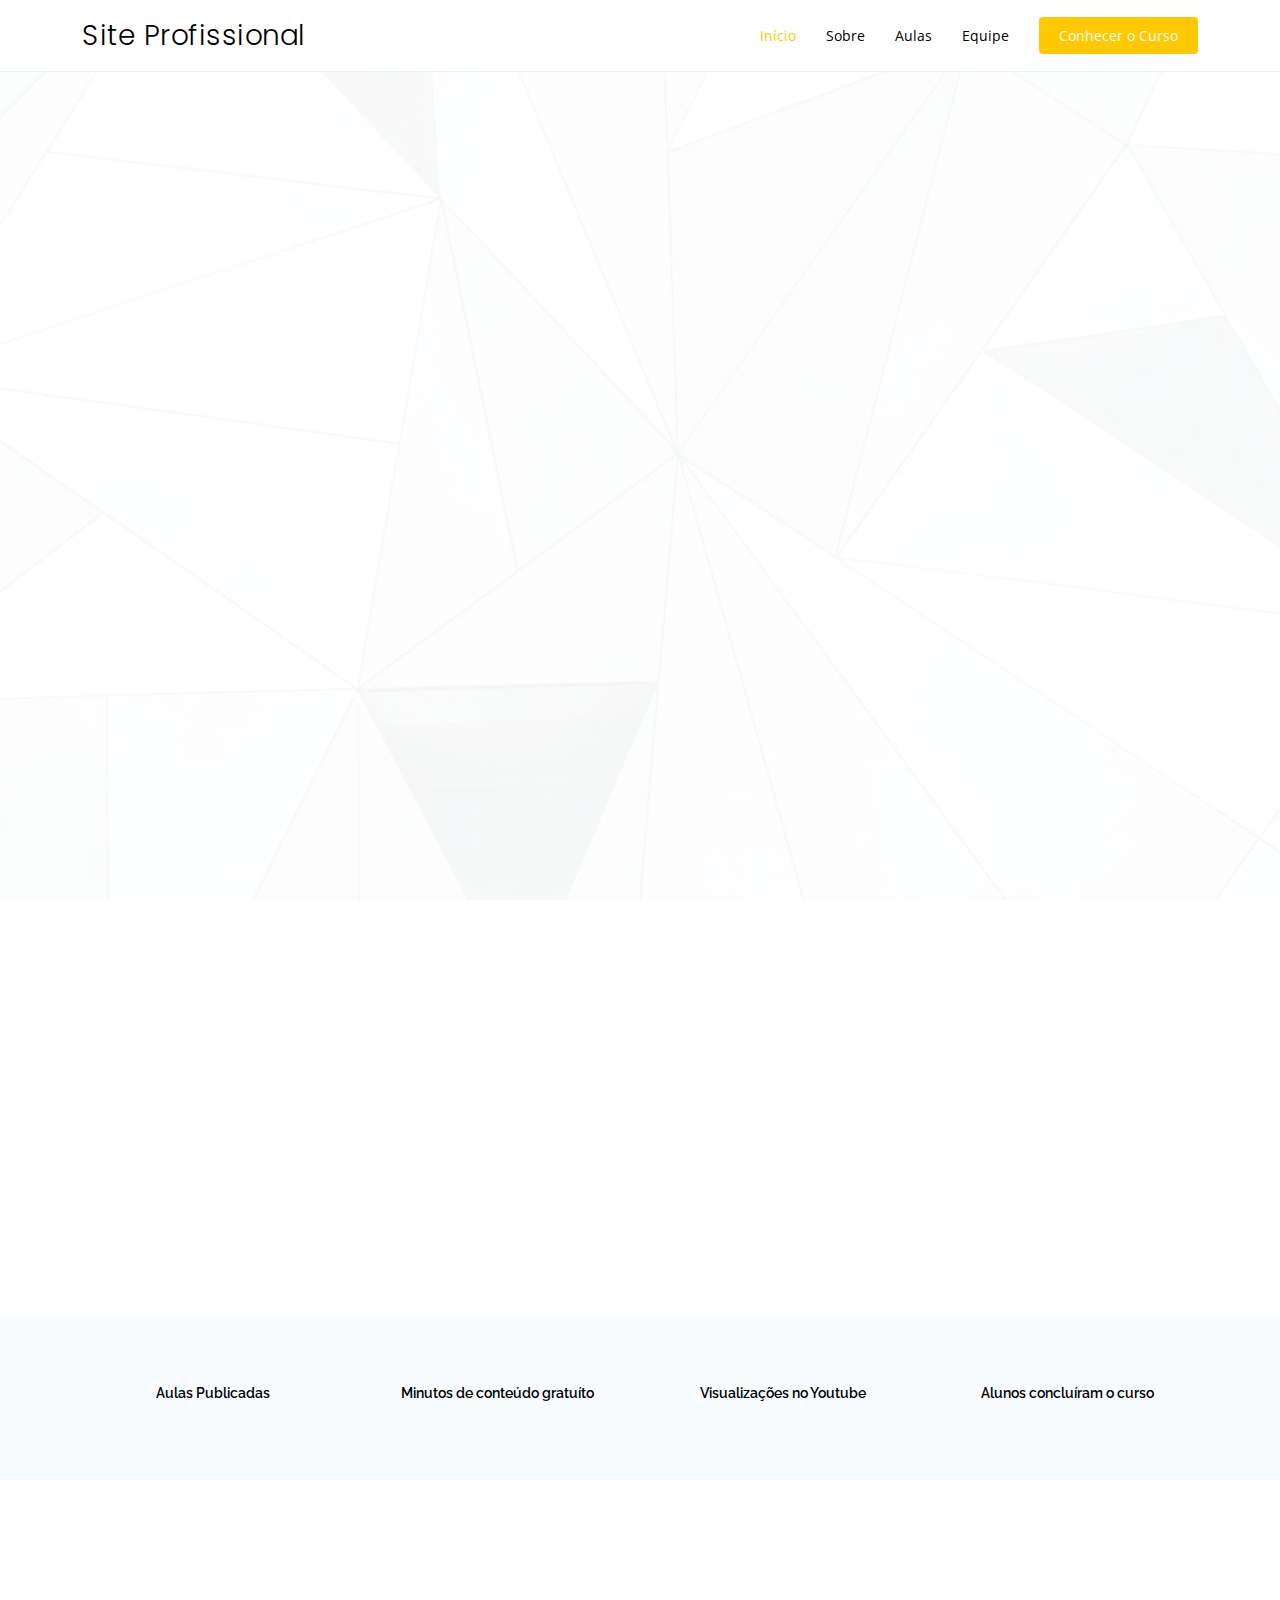
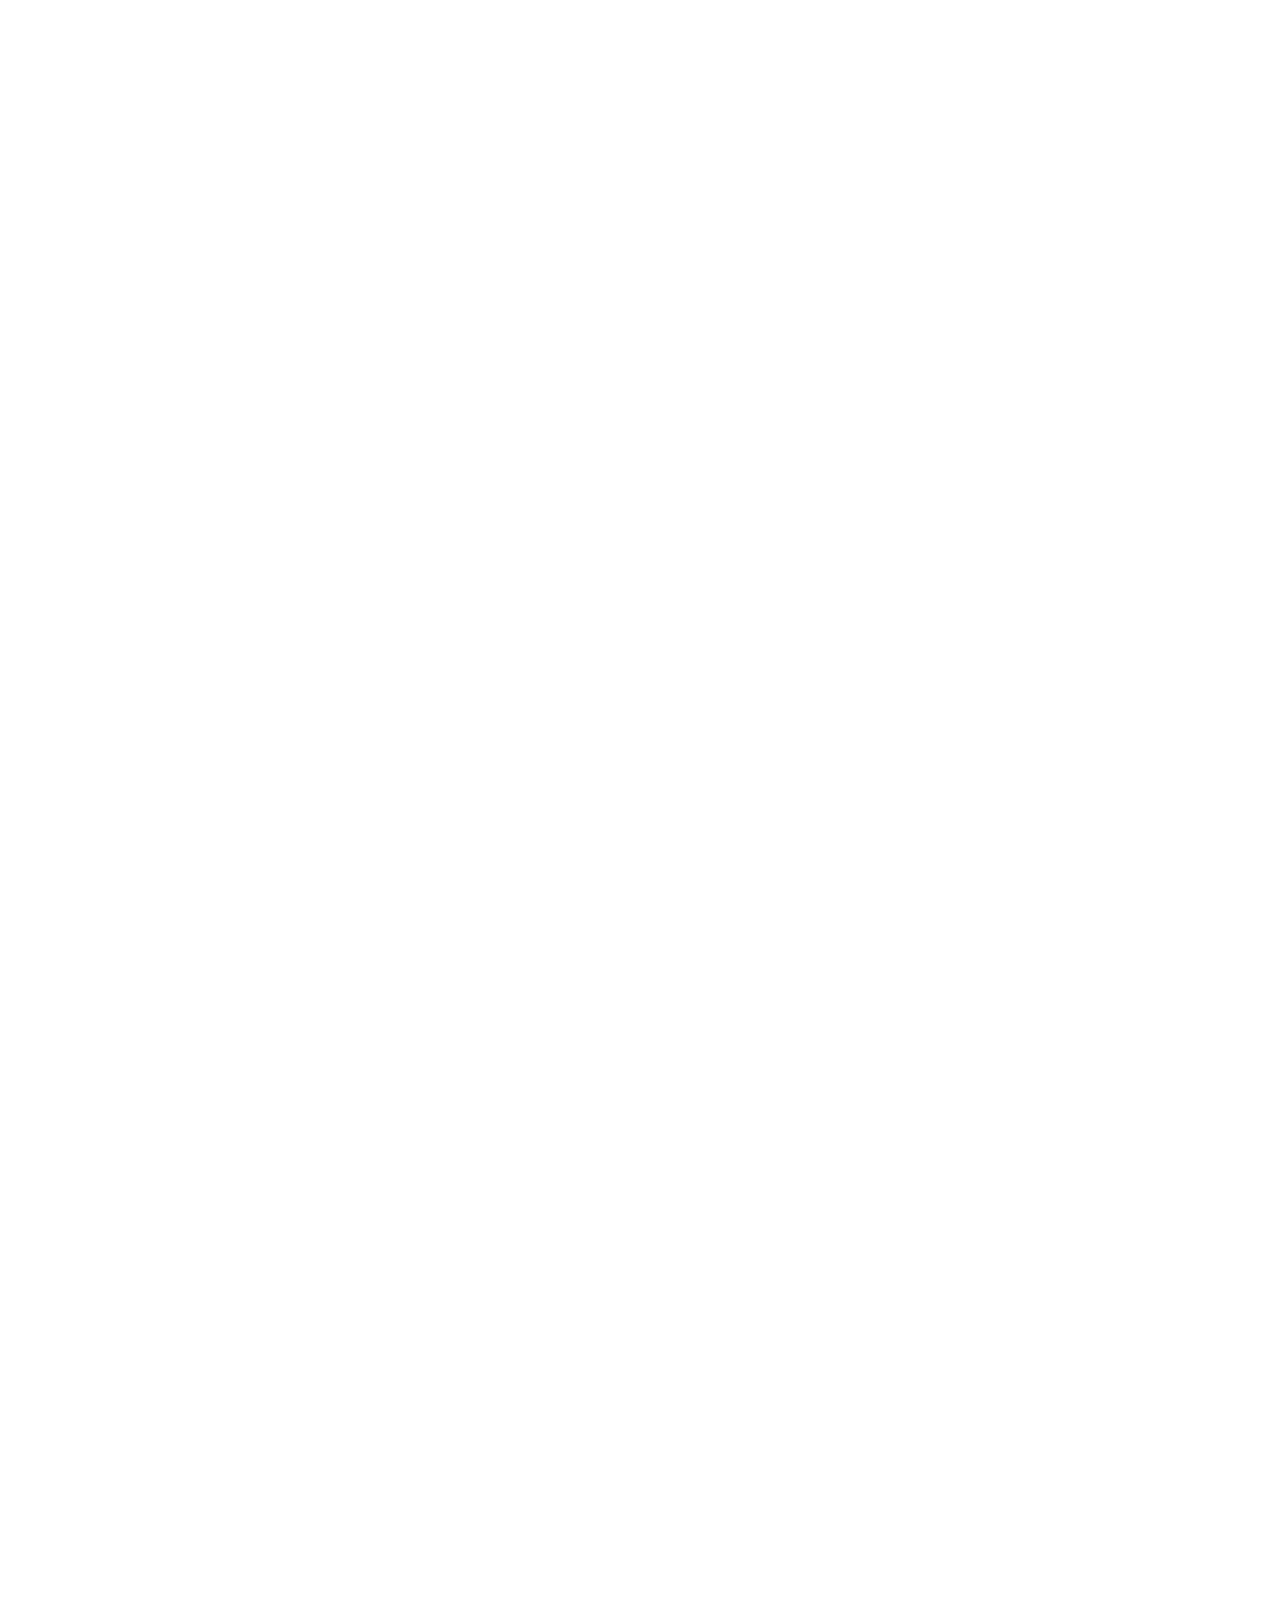
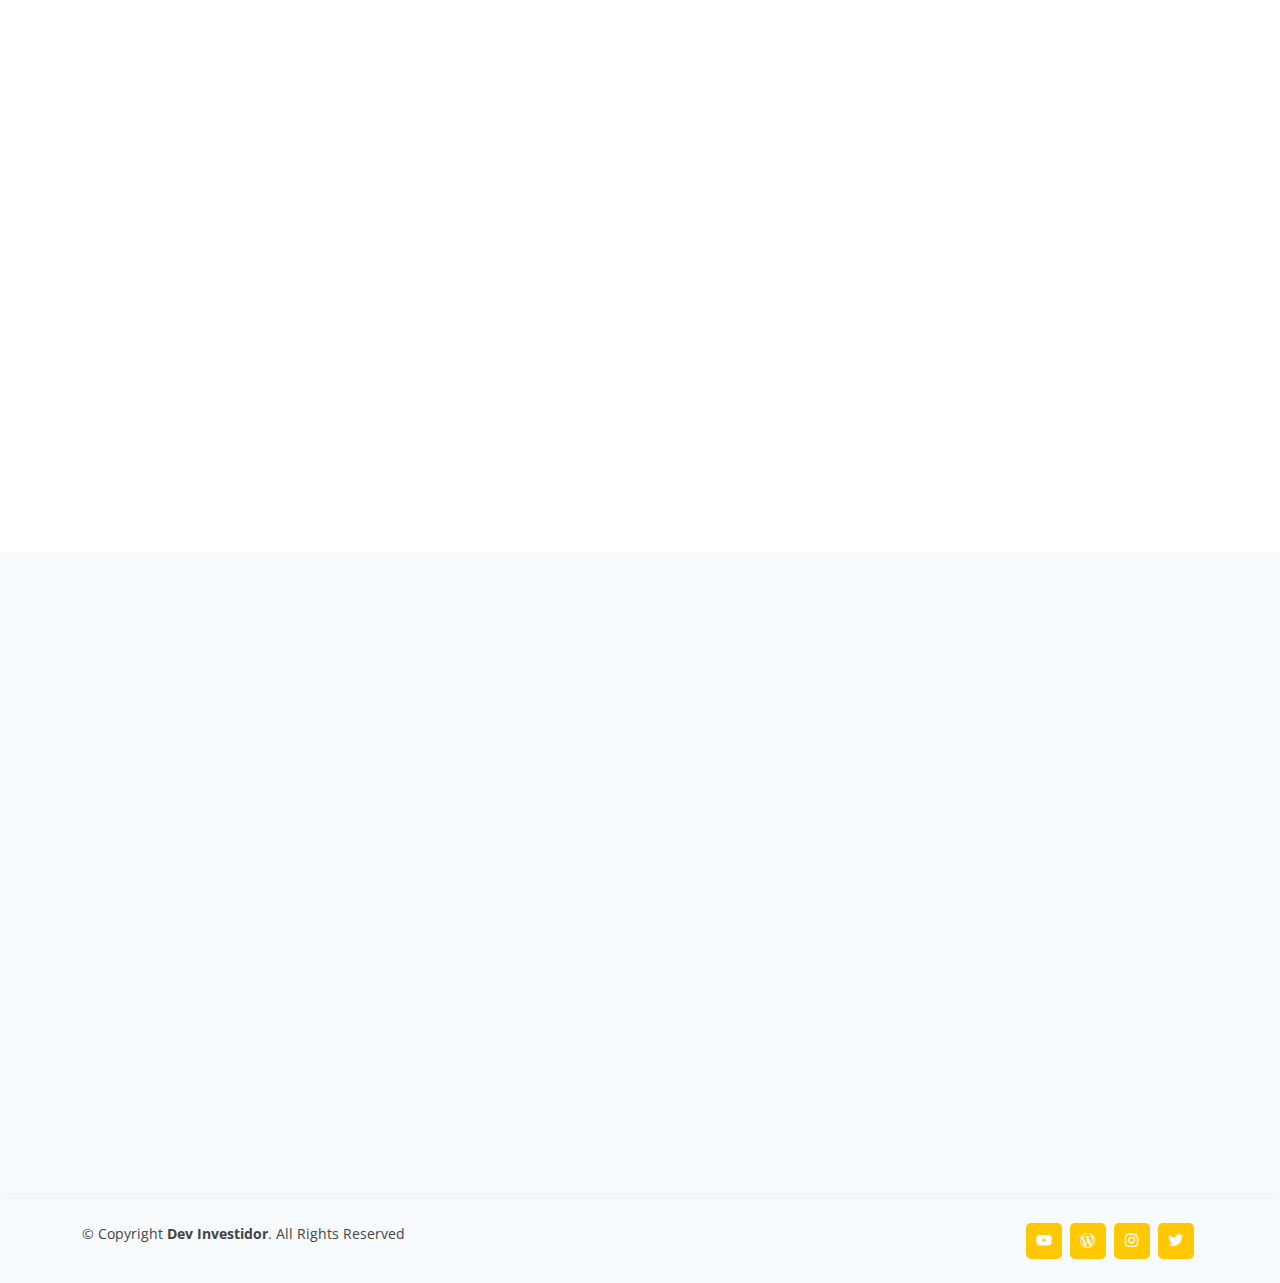
==== index.html @ 08c48426 "add arquivos prod" ====
<!DOCTYPE html><html lang="en"><head><meta charset="utf-8"><meta content="width=device-width, initial-scale=1.0" name="viewport"><title>Como criar SITE PROFISSIONAL | Passo a Passo</title><meta content="Aprenda através desse curso GRATUITO a criar seu site profissional | Passo a Passo!" name="description"><meta content="web design, desenvolvimento web, html, css, javascript, jquery, design, criar site, site profissional" name="keywords"><link href="favicon.f1fbb762.webp" rel="icon"><link href="favicon.f1fbb762.webp" rel="apple-touch-icon"><link href="https://fonts.googleapis.com/css?family=Open+Sans:300,300i,400,400i,600,600i,700,700i|Raleway:300,300i,400,400i,500,500i,600,600i,700,700i|Poppins:300,300i,400,400i,500,500i,600,600i,700,700i" rel="stylesheet"><link href="index.72f0461f.css" rel="stylesheet"><link href="index.482b4787.css" rel="stylesheet"><link href="index.f7bd09f9.css" rel="stylesheet"><link href="index.0fa26559.css" rel="stylesheet"><link href="index.e6a36c58.css" rel="stylesheet"><link href="index.119f8600.css" rel="stylesheet"><link href="index.43e8fcd0.css" rel="stylesheet"></head><body>  <header id="header" class="fixed-top"> <div class="align-items-center container d-flex justify-content-between"> <h1 class="logo"><a href="index.html">Site Profissional</a></h1>   <nav id="navbar" class="navbar"> <ul> <li><a class="active nav-link scrollto" href="#inicio">Início</a></li> <li><a class="nav-link scrollto" href="#sobre">Sobre</a></li> <li><a class="nav-link o scrollto" href="#aulas">Aulas</a></li> <li><a class="nav-link scrollto" href="#equipe">Equipe</a></li> <li><a class="getstarted scrollto" href="#sobre">Conhecer o Curso</a></li> </ul> <i class="bi bi-list mobile-nav-toggle"></i> </nav> </div> </header>  <section id="inicio" class="align-items-center d-flex hero"> <div class="container position-relative" data-aos="fade-up" data-aos-delay="100"> <div class="justify-content-center row"> <div class="col-lg-9 col-xl-7 text-center"> <h1>Aprenda a desenvolver um site profissional!</h1> <h2>Com as tecnologias: HTML 5, CSS, JavaScript, Bootstrap, JQuery e GitHub</h2> </div> </div> <div class="text-center"> <a href="#sobre" class="btn-get-started scrollto">Conhecer o Curso</a> </div> <div class="icon-boxes row"> <div class="align-items-stretch col-lg-3 col-md-6 d-flex mb-5 mb-lg-0" data-aos="zoom-in" data-aos-delay="200"> <div class="icon-box"> <div class="icon"><i class="ri-stack-line"></i></div> <h4 class="title"><a>Responsividade</a></h4> <p class="description">Aprenda a desenvolver sites responsivos que se adaptam há diferentes dispositivos (celular, tablet, computador...)</p> </div> </div> <div class="align-items-stretch col-lg-3 col-md-6 d-flex mb-5 mb-lg-0" data-aos="zoom-in" data-aos-delay="400"> <div class="icon-box"> <div class="icon"><i class="ri-money-dollar-circle-line"></i></div> <h4 class="title"><a>Dinheiro</a></h4> <p class="description">Aproveite para ganhar dinheiro extra: crie sites para terceiros ou faça disso sua renda principal!</p> </div> </div> <div class="align-items-stretch col-lg-3 col-md-6 d-flex mb-5 mb-lg-0" data-aos="zoom-in" data-aos-delay="300"> <div class="icon-box"> <div class="icon"><i class="ri-palette-line"></i></div> <h4 class="title"><a>Design</a></h4> <p class="description">Conheça ferramentas incríveis que te ajudarão a fazer edições altamente profissionais e potencialize seus resultados.</p> </div> </div> <div class="align-items-stretch col-lg-3 col-md-6 d-flex mb-5 mb-lg-0" data-aos="zoom-in" data-aos-delay="500"> <div class="icon-box"> <div class="icon"><i class="ri-code-s-slash-line"></i></div> <h4 class="title"><a>Programação</a></h4> <p class="description">Aprenda a habilidade do momento e aproveite o mercado que melhor paga e que mais necessita de profissionais qualificados.</p> </div> </div> </div> </div> </section> <main id="main">  <section id="sobre" class="about"> <div class="container" data-aos="fade-up"> <div class="section-title"> <h2>Sobre o curso</h2> <p>Confira abaixo algumas métricas:</p> </div> </div></section>  <section id="counts" class="counts section-bg"> <div class="container"> <div class="justify-content-end row"> <div class="align-items-md-stretch col-6 col-lg-3 col-md-5 d-md-flex"> <div class="count-box"> <span data-purecounter-start="0" data-purecounter-end="8" data-purecounter-duration="2" class="purecounter"></span> <p>Aulas Publicadas</p> </div> </div> <div class="align-items-md-stretch col-6 col-lg-3 col-md-5 d-md-flex"> <div class="count-box"> <span data-purecounter-start="0" data-purecounter-end="246" data-purecounter-duration="2" class="purecounter"></span> <p>Minutos de conteúdo gratuíto</p> </div> </div> <div class="align-items-md-stretch col-6 col-lg-3 col-md-5 d-md-flex"> <div class="count-box"> <span data-purecounter-start="0" data-purecounter-end="250" data-purecounter-duration="2" class="purecounter"></span> <p>Visualizações no Youtube</p> </div> </div> <div class="align-items-md-stretch col-6 col-lg-3 col-md-5 d-md-flex"> <div class="count-box"> <span data-purecounter-start="0" data-purecounter-end="0" data-purecounter-duration="2" class="purecounter"></span> <p>Alunos concluíram o curso</p> </div> </div> </div> </div> </section>  <section id="testimonials" class="testimonials"> <div class="container" data-aos="fade-up"> <div class="section-title"> <h2>Feedbacks Alunos</h2> <p>Confira alguns feedbacks de alunos!</p> </div> <div class="swiper testimonials-slider" data-aos="fade-up" data-aos-delay="100"> <div class="swiper-wrapper"> <div class="swiper-slide"> <div class="testimonial-item"> <p> <i class="bx bxs-quote-alt-left quote-icon-left"></i> Proin iaculis purus consequat sem cure digni ssim donec porttitora entum suscipit rhoncus. Accusantium quam, ultricies eget id, aliquam eget nibh et. Maecen aliquam, risus at semper. <i class="bx bxs-quote-alt-right quote-icon-right"></i> </p> <img src="testimonials-1.6b1ca1f8.webp" class="testimonial-img" alt> <h3>Saul Goodman</h3> <h4>Ceo &amp; Founder</h4> </div> </div> <div class="swiper-slide"> <div class="testimonial-item"> <p> <i class="bx bxs-quote-alt-left quote-icon-left"></i> Export tempor illum tamen malis malis eram quae irure esse labore quem cillum quid cillum eram malis quorum velit fore eram velit sunt aliqua noster fugiat irure amet legam anim culpa. <i class="bx bxs-quote-alt-right quote-icon-right"></i> </p> <img src="testimonials-2.874400bf.webp" class="testimonial-img" alt> <h3>Sara Wilsson</h3> <h4>Designer</h4> </div> </div> <div class="swiper-slide"> <div class="testimonial-item"> <p> <i class="bx bxs-quote-alt-left quote-icon-left"></i> Enim nisi quem export duis labore cillum quae magna enim sint quorum nulla quem veniam duis minim tempor labore quem eram duis noster aute amet eram fore quis sint minim. <i class="bx bxs-quote-alt-right quote-icon-right"></i> </p> <img src="testimonials-3.b509e3de.webp" class="testimonial-img" alt> <h3>Jena Karlis</h3> <h4>Store Owner</h4> </div> </div> <div class="swiper-slide"> <div class="testimonial-item"> <p> <i class="bx bxs-quote-alt-left quote-icon-left"></i> Fugiat enim eram quae cillum dolore dolor amet nulla culpa multos export minim fugiat minim velit minim dolor enim duis veniam ipsum anim magna sunt elit fore quem dolore labore illum veniam. <i class="bx bxs-quote-alt-right quote-icon-right"></i> </p> <img src="testimonials-4.69da6677.webp" class="testimonial-img" alt> <h3>Matt Brandon</h3> <h4>Freelancer</h4> </div> </div> </div> <div class="swiper-pagination"></div> </div> </div> </section>  <section id="aulas" class="align-items-center d-flex hero"> <div class="container position-relative" data-aos="fade-up" data-aos-delay="100"> <div class="section-title"> <h2>Aulas</h2> <p>Confira o conteúdo das aulas abaixo</p> </div> <div class="icon-boxes row"> <div class="align-items-stretch col-lg-3 col-md-6 d-flex mb-5 mb-lg-0" data-aos="zoom-in" data-aos-delay="200"> <div class="icon-box"> <div class="icon"><i class="ri-stack-line"></i></div> <h4 class="title"><a href="aula1.html">#01 - Introdução</a></h4> <p class="description">Apresentação inicial do projeto, os motivos para aprender, uma breve história do professor, as sequências das aulas e as tecnologias utilizadas.</p> </div> </div> <div class="align-items-stretch col-lg-3 col-md-6 d-flex mb-5 mb-lg-0" data-aos="zoom-in" data-aos-delay="400"> <div class="icon-box"> <div class="icon"><i class="ri-github-line"></i></div> <h4 class="title"><a href="aula2.html">#02 - GitHub</a></h4> <p class="description">Nessa aula teremos o primeiro contato com o Github! Iremos ver para que ele serve, as plataformas que o utilizam , a questão da hospedagem com o GitHub Pages e os comandos mais utilizados.</p> </div> </div> <div class="align-items-stretch col-lg-3 col-md-6 d-flex mb-5 mb-lg-0" data-aos="zoom-in" data-aos-delay="300"> <div class="icon-box"> <div class="icon"><i class="ri-html5-line"></i></div> <h4 class="title"><a href="aula3.html">#03 - HTML 5</a></h4> <p class="description">Conheceremos o HTML 5 de maneira prática e direta, bem como a visão sistêmica da estrutura da internet e iremos utilizar a IDE VS Code.</p> </div> </div> <div class="align-items-stretch col-lg-3 col-md-6 d-flex mb-5 mb-lg-0" data-aos="zoom-in" data-aos-delay="500"> <div class="icon-box"> <div class="icon"><i class="ri-css3-line"></i></div> <h4 class="title"><a href="aula4.html">#04 - CSS</a></h4> <p class="description">Está na hora de colocar beleza do nosso esqueleto! Nessa aula iremos conhecer a mágina do CSS, seletores, anatomia, prioridades, limitações e muito mais.</p> </div> </div> <div class="align-items-stretch col-lg-3 col-md-6 d-flex mb-5 mb-lg-0" data-aos="zoom-in" data-aos-delay="500"> <div class="icon-box">   <div class="icon"><i class="ri-code-s-slash-line"></i></div> <h4 class="title"><a href="aula5.html">#05 - CSS + Bootstrap</a></h4> <p class="description">Vamos conhecer o framework front-end bootstrap, que irá nos auxiliar na criação de nossas páginas, bem como a estrutura de responsividade.</p> </div> </div> <div class="align-items-stretch col-lg-3 col-md-6 d-flex mb-5 mb-lg-0" data-aos="zoom-in" data-aos-delay="500"> <div class="icon-box"> <div class="icon"><i class="ri-palette-line"></i></div> <h4 class="title"><a href="aula6.html">#06 - Design</a></h4> <p class="description"> Irá conhecer ferramentas incrível que te ajudaram a editar imagens de maneira profissional.</p> </div> </div> <div class="align-items-stretch col-lg-3 col-md-6 d-flex mb-5 mb-lg-0" data-aos="zoom-in" data-aos-delay="500"> <div class="icon-box">   <div class="icon"><i class="ri-code-s-slash-line"></i></div> <h4 class="title"><a href="aula7.html">#07 - JavaScript</a></h4> <p class="description">Conheça a linguagem de programação mais utilizada no mundo! Seus fundamentos, manipulação da DOM, eventos, validação e muito mais!</p> </div> </div> <div class="align-items-stretch col-lg-3 col-md-6 d-flex mb-5 mb-lg-0" data-aos="zoom-in" data-aos-delay="500"> <div class="icon-box"> <div class="icon"><i class="ri-code-s-slash-line"></i></div> <h4 class="title"><a href="aula8.html">#08 - JQuery</a></h4> <p class="description">Simplifica o desenvolvimento web com sintaxe concisa, manipulação de DOM, tratamento de eventos, validação de formulários e suporte a AJAX.</p> </div> </div> <div class="align-items-stretch col-lg-3 col-md-6 d-flex mb-5 mb-lg-0" data-aos="zoom-in" data-aos-delay="500"> <div class="icon-box"> <div class="icon"><i class="ri-article-line"></i></div> <h4 class="title"><a href="aula9.html">#09 - Templates</a></h4> <p class="description">Sed ut perspiciatis unde omnis iste natus error sit voluptatem accusantium doloremque laudantium, totam rem aperiam, eaque ipsa quae ab.</p> </div> </div> <div class="align-items-stretch col-lg-3 col-md-6 d-flex mb-5 mb-lg-0" data-aos="zoom-in" data-aos-delay="500"> <div class="icon-box"> <div class="icon"><i class="ri-edit-line"></i></div> <h4 class="title"><a href>#10 - Editando o Template</a></h4> <p class="description">Sed ut perspiciatis unde omnis iste natus error sit voluptatem accusantium doloremque laudantium, totam rem aperiam, eaque ipsa quae ab.</p> </div> </div> <div class="align-items-stretch col-lg-3 col-md-6 d-flex mb-5 mb-lg-0" data-aos="zoom-in" data-aos-delay="500"> <div class="icon-box"> <div class="icon"><i class="ri-chrome-line"></i></div> <h4 class="title"><a href>#11 - Publicando seu site</a></h4> <p class="description">Sed ut perspiciatis unde omnis iste natus error sit voluptatem accusantium doloremque laudantium, totam rem aperiam, eaque ipsa quae ab.</p> </div> </div> <div class="align-items-stretch col-lg-3 col-md-6 d-flex mb-5 mb-lg-0" data-aos="zoom-in" data-aos-delay="500"> <div class="icon-box"> <div class="icon"><i class="ri-cloud-line"></i></div> <h4 class="title"><a href>#12 - Adicionando dominío</a></h4> <p class="description">Sed ut perspiciatis unde omnis iste natus error sit voluptatem accusantium doloremque laudantium, totam rem aperiam, eaque ipsa quae ab.</p> </div> </div> </div> </div> </section>  <section id="equipe" class="section-bg team"> <div class="container" data-aos="fade-up"> <div class="section-title"> <h2>Equipe</h2> <p>Confira as pessoas que participaram do curso!</p> </div> <div class="row"> <div class="align-items-stretch col-lg-3 col-md-6 d-flex" data-aos="fade-up" data-aos-delay="100"> <div class="member"> <div class="member-img"> <img src="team-1.4f14e12b.webp" class="img-fluid" alt> <div class="social"> <a href><i class="bi bi-twitter"></i></a> <a href><i class="bi bi-facebook"></i></a> <a href><i class="bi bi-instagram"></i></a> <a href><i class="bi bi-linkedin"></i></a> </div> </div> <div class="member-info"> <h4>Karan Alves Pereira</h4> <span>Professor</span> </div> </div> </div> <div class="align-items-stretch col-lg-3 col-md-6 d-flex" data-aos="fade-up" data-aos-delay="200"> <div class="member"> <div class="member-img"> <img src="fotovinicius.6c6ccbea.webp" class="img-fluid" alt> <div class="social"> <a href="https://www.instagram.com/alvesvn._/"><i class="bi bi-instagram"></i></a> </div> </div> <div class="member-info"> <h4>Vinicius Alves Pereira</h4> <span>Aluno</span> </div> </div> </div> <div class="align-items-stretch col-lg-3 col-md-6 d-flex" data-aos="fade-up" data-aos-delay="300"> <div class="member"> <div class="member-img"> <img src="team-3.cf5a2396.webp" class="img-fluid" alt> <div class="social"> <a href><i class="bi bi-twitter"></i></a> <a href><i class="bi bi-facebook"></i></a> <a href><i class="bi bi-instagram"></i></a> <a href><i class="bi bi-linkedin"></i></a> </div> </div> <div class="member-info"> <h4>Aluno 2</h4> <span>CTO</span> </div> </div> </div> <div class="align-items-stretch col-lg-3 col-md-6 d-flex" data-aos="fade-up" data-aos-delay="400"> <div class="member"> <div class="member-img"> <img src="team-4.ea88aa23.webp" class="img-fluid" alt> <div class="social"> <a href><i class="bi bi-twitter"></i></a> <a href><i class="bi bi-facebook"></i></a> <a href><i class="bi bi-instagram"></i></a> <a href><i class="bi bi-linkedin"></i></a> </div> </div> <div class="member-info"> <h4>Aluno 3</h4> <span>Accountant</span> </div> </div> </div> </div> </div> </section> </main>  <footer id="footer"> <div class="container d-md-flex py-4"> <div class="me-md-auto text-center text-md-start"> <div class="copyright"> &copy; Copyright <strong><span>Dev Investidor</span></strong>. All Rights Reserved </div> </div> <div class="pt-3 pt-md-0 social-links text-center text-md-right"> <a target="_blank" href="https://www.youtube.com/c/devinvestidor" class="youtube"><i class="bx bxl-youtube"></i></a> <a target="_blank" href="https://devinvestidor.com.br/" class="wordpress"><i class="bx bxl-wordpress"></i></a> <a target="_blank" href="https://www.instagram.com/devinvestidor/" class="instagram"><i class="bx bxl-instagram"></i></a> <a target="_blank" href="https://twitter.com/devinvestidor" class="twitter"><i class="bx bxl-twitter"></i></a> </div> </div> </footer> <div id="preloader"></div> <a href="#" class="align-items-center back-to-top d-flex justify-content-center"><i class="bi bi-arrow-up-short"></i></a>  <script type="module" src="index.f12547b7.js"></script> <script type="module" src="index.56999864.js"></script> <script type="module" src="index.cdd47446.js"></script> <script type="module" src="index.b393d404.js"></script>  <script type="module" src="index.60a92752.js"></script> </body></html>
---- index.72f0461f.css ----
[data-aos][data-aos][data-aos-duration="50"],body[data-aos-duration="50"] [data-aos]{transition-duration:50ms}[data-aos][data-aos][data-aos-delay="50"],body[data-aos-delay="50"] [data-aos]{transition-delay:0}[data-aos][data-aos][data-aos-delay="50"].aos-animate,body[data-aos-delay="50"] [data-aos].aos-animate{transition-delay:50ms}[data-aos][data-aos][data-aos-duration="100"],body[data-aos-duration="100"] [data-aos]{transition-duration:.1s}[data-aos][data-aos][data-aos-delay="100"],body[data-aos-delay="100"] [data-aos]{transition-delay:0}[data-aos][data-aos][data-aos-delay="100"].aos-animate,body[data-aos-delay="100"] [data-aos].aos-animate{transition-delay:.1s}[data-aos][data-aos][data-aos-duration="150"],body[data-aos-duration="150"] [data-aos]{transition-duration:.15s}[data-aos][data-aos][data-aos-delay="150"],body[data-aos-delay="150"] [data-aos]{transition-delay:0}[data-aos][data-aos][data-aos-delay="150"].aos-animate,body[data-aos-delay="150"] [data-aos].aos-animate{transition-delay:.15s}[data-aos][data-aos][data-aos-duration="200"],body[data-aos-duration="200"] [data-aos]{transition-duration:.2s}[data-aos][data-aos][data-aos-delay="200"],body[data-aos-delay="200"] [data-aos]{transition-delay:0}[data-aos][data-aos][data-aos-delay="200"].aos-animate,body[data-aos-delay="200"] [data-aos].aos-animate{transition-delay:.2s}[data-aos][data-aos][data-aos-duration="250"],body[data-aos-duration="250"] [data-aos]{transition-duration:.25s}[data-aos][data-aos][data-aos-delay="250"],body[data-aos-delay="250"] [data-aos]{transition-delay:0}[data-aos][data-aos][data-aos-delay="250"].aos-animate,body[data-aos-delay="250"] [data-aos].aos-animate{transition-delay:.25s}[data-aos][data-aos][data-aos-duration="300"],body[data-aos-duration="300"] [data-aos]{transition-duration:.3s}[data-aos][data-aos][data-aos-delay="300"],body[data-aos-delay="300"] [data-aos]{transition-delay:0}[data-aos][data-aos][data-aos-delay="300"].aos-animate,body[data-aos-delay="300"] [data-aos].aos-animate{transition-delay:.3s}[data-aos][data-aos][data-aos-duration="350"],body[data-aos-duration="350"] [data-aos]{transition-duration:.35s}[data-aos][data-aos][data-aos-delay="350"],body[data-aos-delay="350"] [data-aos]{transition-delay:0}[data-aos][data-aos][data-aos-delay="350"].aos-animate,body[data-aos-delay="350"] [data-aos].aos-animate{transition-delay:.35s}[data-aos][data-aos][data-aos-duration="400"],body[data-aos-duration="400"] [data-aos]{transition-duration:.4s}[data-aos][data-aos][data-aos-delay="400"],body[data-aos-delay="400"] [data-aos]{transition-delay:0}[data-aos][data-aos][data-aos-delay="400"].aos-animate,body[data-aos-delay="400"] [data-aos].aos-animate{transition-delay:.4s}[data-aos][data-aos][data-aos-duration="450"],body[data-aos-duration="450"] [data-aos]{transition-duration:.45s}[data-aos][data-aos][data-aos-delay="450"],body[data-aos-delay="450"] [data-aos]{transition-delay:0}[data-aos][data-aos][data-aos-delay="450"].aos-animate,body[data-aos-delay="450"] [data-aos].aos-animate{transition-delay:.45s}[data-aos][data-aos][data-aos-duration="500"],body[data-aos-duration="500"] [data-aos]{transition-duration:.5s}[data-aos][data-aos][data-aos-delay="500"],body[data-aos-delay="500"] [data-aos]{transition-delay:0}[data-aos][data-aos][data-aos-delay="500"].aos-animate,body[data-aos-delay="500"] [data-aos].aos-animate{transition-delay:.5s}[data-aos][data-aos][data-aos-duration="550"],body[data-aos-duration="550"] [data-aos]{transition-duration:.55s}[data-aos][data-aos][data-aos-delay="550"],body[data-aos-delay="550"] [data-aos]{transition-delay:0}[data-aos][data-aos][data-aos-delay="550"].aos-animate,body[data-aos-delay="550"] [data-aos].aos-animate{transition-delay:.55s}[data-aos][data-aos][data-aos-duration="600"],body[data-aos-duration="600"] [data-aos]{transition-duration:.6s}[data-aos][data-aos][data-aos-delay="600"],body[data-aos-delay="600"] [data-aos]{transition-delay:0}[data-aos][data-aos][data-aos-delay="600"].aos-animate,body[data-aos-delay="600"] [data-aos].aos-animate{transition-delay:.6s}[data-aos][data-aos][data-aos-duration="650"],body[data-aos-duration="650"] [data-aos]{transition-duration:.65s}[data-aos][data-aos][data-aos-delay="650"],body[data-aos-delay="650"] [data-aos]{transition-delay:0}[data-aos][data-aos][data-aos-delay="650"].aos-animate,body[data-aos-delay="650"] [data-aos].aos-animate{transition-delay:.65s}[data-aos][data-aos][data-aos-duration="700"],body[data-aos-duration="700"] [data-aos]{transition-duration:.7s}[data-aos][data-aos][data-aos-delay="700"],body[data-aos-delay="700"] [data-aos]{transition-delay:0}[data-aos][data-aos][data-aos-delay="700"].aos-animate,body[data-aos-delay="700"] [data-aos].aos-animate{transition-delay:.7s}[data-aos][data-aos][data-aos-duration="750"],body[data-aos-duration="750"] [data-aos]{transition-duration:.75s}[data-aos][data-aos][data-aos-delay="750"],body[data-aos-delay="750"] [data-aos]{transition-delay:0}[data-aos][data-aos][data-aos-delay="750"].aos-animate,body[data-aos-delay="750"] [data-aos].aos-animate{transition-delay:.75s}[data-aos][data-aos][data-aos-duration="800"],body[data-aos-duration="800"] [data-aos]{transition-duration:.8s}[data-aos][data-aos][data-aos-delay="800"],body[data-aos-delay="800"] [data-aos]{transition-delay:0}[data-aos][data-aos][data-aos-delay="800"].aos-animate,body[data-aos-delay="800"] [data-aos].aos-animate{transition-delay:.8s}[data-aos][data-aos][data-aos-duration="850"],body[data-aos-duration="850"] [data-aos]{transition-duration:.85s}[data-aos][data-aos][data-aos-delay="850"],body[data-aos-delay="850"] [data-aos]{transition-delay:0}[data-aos][data-aos][data-aos-delay="850"].aos-animate,body[data-aos-delay="850"] [data-aos].aos-animate{transition-delay:.85s}[data-aos][data-aos][data-aos-duration="900"],body[data-aos-duration="900"] [data-aos]{transition-duration:.9s}[data-aos][data-aos][data-aos-delay="900"],body[data-aos-delay="900"] [data-aos]{transition-delay:0}[data-aos][data-aos][data-aos-delay="900"].aos-animate,body[data-aos-delay="900"] [data-aos].aos-animate{transition-delay:.9s}[data-aos][data-aos][data-aos-duration="950"],body[data-aos-duration="950"] [data-aos]{transition-duration:.95s}[data-aos][data-aos][data-aos-delay="950"],body[data-aos-delay="950"] [data-aos]{transition-delay:0}[data-aos][data-aos][data-aos-delay="950"].aos-animate,body[data-aos-delay="950"] [data-aos].aos-animate{transition-delay:.95s}[data-aos][data-aos][data-aos-duration="1000"],body[data-aos-duration="1000"] [data-aos]{transition-duration:1s}[data-aos][data-aos][data-aos-delay="1000"],body[data-aos-delay="1000"] [data-aos]{transition-delay:0}[data-aos][data-aos][data-aos-delay="1000"].aos-animate,body[data-aos-delay="1000"] [data-aos].aos-animate{transition-delay:1s}[data-aos][data-aos][data-aos-duration="1050"],body[data-aos-duration="1050"] [data-aos]{transition-duration:1.05s}[data-aos][data-aos][data-aos-delay="1050"],body[data-aos-delay="1050"] [data-aos]{transition-delay:0}[data-aos][data-aos][data-aos-delay="1050"].aos-animate,body[data-aos-delay="1050"] [data-aos].aos-animate{transition-delay:1.05s}[data-aos][data-aos][data-aos-duration="1100"],body[data-aos-duration="1100"] [data-aos]{transition-duration:1.1s}[data-aos][data-aos][data-aos-delay="1100"],body[data-aos-delay="1100"] [data-aos]{transition-delay:0}[data-aos][data-aos][data-aos-delay="1100"].aos-animate,body[data-aos-delay="1100"] [data-aos].aos-animate{transition-delay:1.1s}[data-aos][data-aos][data-aos-duration="1150"],body[data-aos-duration="1150"] [data-aos]{transition-duration:1.15s}[data-aos][data-aos][data-aos-delay="1150"],body[data-aos-delay="1150"] [data-aos]{transition-delay:0}[data-aos][data-aos][data-aos-delay="1150"].aos-animate,body[data-aos-delay="1150"] [data-aos].aos-animate{transition-delay:1.15s}[data-aos][data-aos][data-aos-duration="1200"],body[data-aos-duration="1200"] [data-aos]{transition-duration:1.2s}[data-aos][data-aos][data-aos-delay="1200"],body[data-aos-delay="1200"] [data-aos]{transition-delay:0}[data-aos][data-aos][data-aos-delay="1200"].aos-animate,body[data-aos-delay="1200"] [data-aos].aos-animate{transition-delay:1.2s}[data-aos][data-aos][data-aos-duration="1250"],body[data-aos-duration="1250"] [data-aos]{transition-duration:1.25s}[data-aos][data-aos][data-aos-delay="1250"],body[data-aos-delay="1250"] [data-aos]{transition-delay:0}[data-aos][data-aos][data-aos-delay="1250"].aos-animate,body[data-aos-delay="1250"] [data-aos].aos-animate{transition-delay:1.25s}[data-aos][data-aos][data-aos-duration="1300"],body[data-aos-duration="1300"] [data-aos]{transition-duration:1.3s}[data-aos][data-aos][data-aos-delay="1300"],body[data-aos-delay="1300"] [data-aos]{transition-delay:0}[data-aos][data-aos][data-aos-delay="1300"].aos-animate,body[data-aos-delay="1300"] [data-aos].aos-animate{transition-delay:1.3s}[data-aos][data-aos][data-aos-duration="1350"],body[data-aos-duration="1350"] [data-aos]{transition-duration:1.35s}[data-aos][data-aos][data-aos-delay="1350"],body[data-aos-delay="1350"] [data-aos]{transition-delay:0}[data-aos][data-aos][data-aos-delay="1350"].aos-animate,body[data-aos-delay="1350"] [data-aos].aos-animate{transition-delay:1.35s}[data-aos][data-aos][data-aos-duration="1400"],body[data-aos-duration="1400"] [data-aos]{transition-duration:1.4s}[data-aos][data-aos][data-aos-delay="1400"],body[data-aos-delay="1400"] [data-aos]{transition-delay:0}[data-aos][data-aos][data-aos-delay="1400"].aos-animate,body[data-aos-delay="1400"] [data-aos].aos-animate{transition-delay:1.4s}[data-aos][data-aos][data-aos-duration="1450"],body[data-aos-duration="1450"] [data-aos]{transition-duration:1.45s}[data-aos][data-aos][data-aos-delay="1450"],body[data-aos-delay="1450"] [data-aos]{transition-delay:0}[data-aos][data-aos][data-aos-delay="1450"].aos-animate,body[data-aos-delay="1450"] [data-aos].aos-animate{transition-delay:1.45s}[data-aos][data-aos][data-aos-duration="1500"],body[data-aos-duration="1500"] [data-aos]{transition-duration:1.5s}[data-aos][data-aos][data-aos-delay="1500"],body[data-aos-delay="1500"] [data-aos]{transition-delay:0}[data-aos][data-aos][data-aos-delay="1500"].aos-animate,body[data-aos-delay="1500"] [data-aos].aos-animate{transition-delay:1.5s}[data-aos][data-aos][data-aos-duration="1550"],body[data-aos-duration="1550"] [data-aos]{transition-duration:1.55s}[data-aos][data-aos][data-aos-delay="1550"],body[data-aos-delay="1550"] [data-aos]{transition-delay:0}[data-aos][data-aos][data-aos-delay="1550"].aos-animate,body[data-aos-delay="1550"] [data-aos].aos-animate{transition-delay:1.55s}[data-aos][data-aos][data-aos-duration="1600"],body[data-aos-duration="1600"] [data-aos]{transition-duration:1.6s}[data-aos][data-aos][data-aos-delay="1600"],body[data-aos-delay="1600"] [data-aos]{transition-delay:0}[data-aos][data-aos][data-aos-delay="1600"].aos-animate,body[data-aos-delay="1600"] [data-aos].aos-animate{transition-delay:1.6s}[data-aos][data-aos][data-aos-duration="1650"],body[data-aos-duration="1650"] [data-aos]{transition-duration:1.65s}[data-aos][data-aos][data-aos-delay="1650"],body[data-aos-delay="1650"] [data-aos]{transition-delay:0}[data-aos][data-aos][data-aos-delay="1650"].aos-animate,body[data-aos-delay="1650"] [data-aos].aos-animate{transition-delay:1.65s}[data-aos][data-aos][data-aos-duration="1700"],body[data-aos-duration="1700"] [data-aos]{transition-duration:1.7s}[data-aos][data-aos][data-aos-delay="1700"],body[data-aos-delay="1700"] [data-aos]{transition-delay:0}[data-aos][data-aos][data-aos-delay="1700"].aos-animate,body[data-aos-delay="1700"] [data-aos].aos-animate{transition-delay:1.7s}[data-aos][data-aos][data-aos-duration="1750"],body[data-aos-duration="1750"] [data-aos]{transition-duration:1.75s}[data-aos][data-aos][data-aos-delay="1750"],body[data-aos-delay="1750"] [data-aos]{transition-delay:0}[data-aos][data-aos][data-aos-delay="1750"].aos-animate,body[data-aos-delay="1750"] [data-aos].aos-animate{transition-delay:1.75s}[data-aos][data-aos][data-aos-duration="1800"],body[data-aos-duration="1800"] [data-aos]{transition-duration:1.8s}[data-aos][data-aos][data-aos-delay="1800"],body[data-aos-delay="1800"] [data-aos]{transition-delay:0}[data-aos][data-aos][data-aos-delay="1800"].aos-animate,body[data-aos-delay="1800"] [data-aos].aos-animate{transition-delay:1.8s}[data-aos][data-aos][data-aos-duration="1850"],body[data-aos-duration="1850"] [data-aos]{transition-duration:1.85s}[data-aos][data-aos][data-aos-delay="1850"],body[data-aos-delay="1850"] [data-aos]{transition-delay:0}[data-aos][data-aos][data-aos-delay="1850"].aos-animate,body[data-aos-delay="1850"] [data-aos].aos-animate{transition-delay:1.85s}[data-aos][data-aos][data-aos-duration="1900"],body[data-aos-duration="1900"] [data-aos]{transition-duration:1.9s}[data-aos][data-aos][data-aos-delay="1900"],body[data-aos-delay="1900"] [data-aos]{transition-delay:0}[data-aos][data-aos][data-aos-delay="1900"].aos-animate,body[data-aos-delay="1900"] [data-aos].aos-animate{transition-delay:1.9s}[data-aos][data-aos][data-aos-duration="1950"],body[data-aos-duration="1950"] [data-aos]{transition-duration:1.95s}[data-aos][data-aos][data-aos-delay="1950"],body[data-aos-delay="1950"] [data-aos]{transition-delay:0}[data-aos][data-aos][data-aos-delay="1950"].aos-animate,body[data-aos-delay="1950"] [data-aos].aos-animate{transition-delay:1.95s}[data-aos][data-aos][data-aos-duration="2000"],body[data-aos-duration="2000"] [data-aos]{transition-duration:2s}[data-aos][data-aos][data-aos-delay="2000"],body[data-aos-delay="2000"] [data-aos]{transition-delay:0}[data-aos][data-aos][data-aos-delay="2000"].aos-animate,body[data-aos-delay="2000"] [data-aos].aos-animate{transition-delay:2s}[data-aos][data-aos][data-aos-duration="2050"],body[data-aos-duration="2050"] [data-aos]{transition-duration:2.05s}[data-aos][data-aos][data-aos-delay="2050"],body[data-aos-delay="2050"] [data-aos]{transition-delay:0}[data-aos][data-aos][data-aos-delay="2050"].aos-animate,body[data-aos-delay="2050"] [data-aos].aos-animate{transition-delay:2.05s}[data-aos][data-aos][data-aos-duration="2100"],body[data-aos-duration="2100"] [data-aos]{transition-duration:2.1s}[data-aos][data-aos][data-aos-delay="2100"],body[data-aos-delay="2100"] [data-aos]{transition-delay:0}[data-aos][data-aos][data-aos-delay="2100"].aos-animate,body[data-aos-delay="2100"] [data-aos].aos-animate{transition-delay:2.1s}[data-aos][data-aos][data-aos-duration="2150"],body[data-aos-duration="2150"] [data-aos]{transition-duration:2.15s}[data-aos][data-aos][data-aos-delay="2150"],body[data-aos-delay="2150"] [data-aos]{transition-delay:0}[data-aos][data-aos][data-aos-delay="2150"].aos-animate,body[data-aos-delay="2150"] [data-aos].aos-animate{transition-delay:2.15s}[data-aos][data-aos][data-aos-duration="2200"],body[data-aos-duration="2200"] [data-aos]{transition-duration:2.2s}[data-aos][data-aos][data-aos-delay="2200"],body[data-aos-delay="2200"] [data-aos]{transition-delay:0}[data-aos][data-aos][data-aos-delay="2200"].aos-animate,body[data-aos-delay="2200"] [data-aos].aos-animate{transition-delay:2.2s}[data-aos][data-aos][data-aos-duration="2250"],body[data-aos-duration="2250"] [data-aos]{transition-duration:2.25s}[data-aos][data-aos][data-aos-delay="2250"],body[data-aos-delay="2250"] [data-aos]{transition-delay:0}[data-aos][data-aos][data-aos-delay="2250"].aos-animate,body[data-aos-delay="2250"] [data-aos].aos-animate{transition-delay:2.25s}[data-aos][data-aos][data-aos-duration="2300"],body[data-aos-duration="2300"] [data-aos]{transition-duration:2.3s}[data-aos][data-aos][data-aos-delay="2300"],body[data-aos-delay="2300"] [data-aos]{transition-delay:0}[data-aos][data-aos][data-aos-delay="2300"].aos-animate,body[data-aos-delay="2300"] [data-aos].aos-animate{transition-delay:2.3s}[data-aos][data-aos][data-aos-duration="2350"],body[data-aos-duration="2350"] [data-aos]{transition-duration:2.35s}[data-aos][data-aos][data-aos-delay="2350"],body[data-aos-delay="2350"] [data-aos]{transition-delay:0}[data-aos][data-aos][data-aos-delay="2350"].aos-animate,body[data-aos-delay="2350"] [data-aos].aos-animate{transition-delay:2.35s}[data-aos][data-aos][data-aos-duration="2400"],body[data-aos-duration="2400"] [data-aos]{transition-duration:2.4s}[data-aos][data-aos][data-aos-delay="2400"],body[data-aos-delay="2400"] [data-aos]{transition-delay:0}[data-aos][data-aos][data-aos-delay="2400"].aos-animate,body[data-aos-delay="2400"] [data-aos].aos-animate{transition-delay:2.4s}[data-aos][data-aos][data-aos-duration="2450"],body[data-aos-duration="2450"] [data-aos]{transition-duration:2.45s}[data-aos][data-aos][data-aos-delay="2450"],body[data-aos-delay="2450"] [data-aos]{transition-delay:0}[data-aos][data-aos][data-aos-delay="2450"].aos-animate,body[data-aos-delay="2450"] [data-aos].aos-animate{transition-delay:2.45s}[data-aos][data-aos][data-aos-duration="2500"],body[data-aos-duration="2500"] [data-aos]{transition-duration:2.5s}[data-aos][data-aos][data-aos-delay="2500"],body[data-aos-delay="2500"] [data-aos]{transition-delay:0}[data-aos][data-aos][data-aos-delay="2500"].aos-animate,body[data-aos-delay="2500"] [data-aos].aos-animate{transition-delay:2.5s}[data-aos][data-aos][data-aos-duration="2550"],body[data-aos-duration="2550"] [data-aos]{transition-duration:2.55s}[data-aos][data-aos][data-aos-delay="2550"],body[data-aos-delay="2550"] [data-aos]{transition-delay:0}[data-aos][data-aos][data-aos-delay="2550"].aos-animate,body[data-aos-delay="2550"] [data-aos].aos-animate{transition-delay:2.55s}[data-aos][data-aos][data-aos-duration="2600"],body[data-aos-duration="2600"] [data-aos]{transition-duration:2.6s}[data-aos][data-aos][data-aos-delay="2600"],body[data-aos-delay="2600"] [data-aos]{transition-delay:0}[data-aos][data-aos][data-aos-delay="2600"].aos-animate,body[data-aos-delay="2600"] [data-aos].aos-animate{transition-delay:2.6s}[data-aos][data-aos][data-aos-duration="2650"],body[data-aos-duration="2650"] [data-aos]{transition-duration:2.65s}[data-aos][data-aos][data-aos-delay="2650"],body[data-aos-delay="2650"] [data-aos]{transition-delay:0}[data-aos][data-aos][data-aos-delay="2650"].aos-animate,body[data-aos-delay="2650"] [data-aos].aos-animate{transition-delay:2.65s}[data-aos][data-aos][data-aos-duration="2700"],body[data-aos-duration="2700"] [data-aos]{transition-duration:2.7s}[data-aos][data-aos][data-aos-delay="2700"],body[data-aos-delay="2700"] [data-aos]{transition-delay:0}[data-aos][data-aos][data-aos-delay="2700"].aos-animate,body[data-aos-delay="2700"] [data-aos].aos-animate{transition-delay:2.7s}[data-aos][data-aos][data-aos-duration="2750"],body[data-aos-duration="2750"] [data-aos]{transition-duration:2.75s}[data-aos][data-aos][data-aos-delay="2750"],body[data-aos-delay="2750"] [data-aos]{transition-delay:0}[data-aos][data-aos][data-aos-delay="2750"].aos-animate,body[data-aos-delay="2750"] [data-aos].aos-animate{transition-delay:2.75s}[data-aos][data-aos][data-aos-duration="2800"],body[data-aos-duration="2800"] [data-aos]{transition-duration:2.8s}[data-aos][data-aos][data-aos-delay="2800"],body[data-aos-delay="2800"] [data-aos]{transition-delay:0}[data-aos][data-aos][data-aos-delay="2800"].aos-animate,body[data-aos-delay="2800"] [data-aos].aos-animate{transition-delay:2.8s}[data-aos][data-aos][data-aos-duration="2850"],body[data-aos-duration="2850"] [data-aos]{transition-duration:2.85s}[data-aos][data-aos][data-aos-delay="2850"],body[data-aos-delay="2850"] [data-aos]{transition-delay:0}[data-aos][data-aos][data-aos-delay="2850"].aos-animate,body[data-aos-delay="2850"] [data-aos].aos-animate{transition-delay:2.85s}[data-aos][data-aos][data-aos-duration="2900"],body[data-aos-duration="2900"] [data-aos]{transition-duration:2.9s}[data-aos][data-aos][data-aos-delay="2900"],body[data-aos-delay="2900"] [data-aos]{transition-delay:0}[data-aos][data-aos][data-aos-delay="2900"].aos-animate,body[data-aos-delay="2900"] [data-aos].aos-animate{transition-delay:2.9s}[data-aos][data-aos][data-aos-duration="2950"],body[data-aos-duration="2950"] [data-aos]{transition-duration:2.95s}[data-aos][data-aos][data-aos-delay="2950"],body[data-aos-delay="2950"] [data-aos]{transition-delay:0}[data-aos][data-aos][data-aos-delay="2950"].aos-animate,body[data-aos-delay="2950"] [data-aos].aos-animate{transition-delay:2.95s}[data-aos][data-aos][data-aos-duration="3000"],body[data-aos-duration="3000"] [data-aos]{transition-duration:3s}[data-aos][data-aos][data-aos-delay="3000"],body[data-aos-delay="3000"] [data-aos]{transition-delay:0}[data-aos][data-aos][data-aos-delay="3000"].aos-animate,body[data-aos-delay="3000"] [data-aos].aos-animate{transition-delay:3s}[data-aos][data-aos][data-aos-easing=linear],body[data-aos-easing=linear] [data-aos]{transition-timing-function:cubic-bezier(.25,.25,.75,.75)}[data-aos][data-aos][data-aos-easing=ease],body[data-aos-easing=ease] [data-aos]{transition-timing-function:ease}[data-aos][data-aos][data-aos-easing=ease-in],body[data-aos-easing=ease-in] [data-aos]{transition-timing-function:ease-in}[data-aos][data-aos][data-aos-easing=ease-out],body[data-aos-easing=ease-out] [data-aos]{transition-timing-function:ease-out}[data-aos][data-aos][data-aos-easing=ease-in-out],body[data-aos-easing=ease-in-out] [data-aos]{transition-timing-function:ease-in-out}[data-aos][data-aos][data-aos-easing=ease-in-back],body[data-aos-easing=ease-in-back] [data-aos]{transition-timing-function:cubic-bezier(.6,-.28,.735,.045)}[data-aos][data-aos][data-aos-easing=ease-out-back],body[data-aos-easing=ease-out-back] [data-aos]{transition-timing-function:cubic-bezier(.175,.885,.32,1.275)}[data-aos][data-aos][data-aos-easing=ease-in-out-back],body[data-aos-easing=ease-in-out-back] [data-aos]{transition-timing-function:cubic-bezier(.68,-.55,.265,1.55)}[data-aos][data-aos][data-aos-easing=ease-in-sine],body[data-aos-easing=ease-in-sine] [data-aos]{transition-timing-function:cubic-bezier(.47,0,.745,.715)}[data-aos][data-aos][data-aos-easing=ease-out-sine],body[data-aos-easing=ease-out-sine] [data-aos]{transition-timing-function:cubic-bezier(.39,.575,.565,1)}[data-aos][data-aos][data-aos-easing=ease-in-out-sine],body[data-aos-easing=ease-in-out-sine] [data-aos]{transition-timing-function:cubic-bezier(.445,.05,.55,.95)}[data-aos][data-aos][data-aos-easing=ease-in-quad],body[data-aos-easing=ease-in-quad] [data-aos]{transition-timing-function:cubic-bezier(.55,.085,.68,.53)}[data-aos][data-aos][data-aos-easing=ease-out-quad],body[data-aos-easing=ease-out-quad] [data-aos]{transition-timing-function:cubic-bezier(.25,.46,.45,.94)}[data-aos][data-aos][data-aos-easing=ease-in-out-quad],body[data-aos-easing=ease-in-out-quad] [data-aos]{transition-timing-function:cubic-bezier(.455,.03,.515,.955)}[data-aos][data-aos][data-aos-easing=ease-in-cubic],body[data-aos-easing=ease-in-cubic] [data-aos]{transition-timing-function:cubic-bezier(.55,.085,.68,.53)}[data-aos][data-aos][data-aos-easing=ease-out-cubic],body[data-aos-easing=ease-out-cubic] [data-aos]{transition-timing-function:cubic-bezier(.25,.46,.45,.94)}[data-aos][data-aos][data-aos-easing=ease-in-out-cubic],body[data-aos-easing=ease-in-out-cubic] [data-aos]{transition-timing-function:cubic-bezier(.455,.03,.515,.955)}[data-aos][data-aos][data-aos-easing=ease-in-quart],body[data-aos-easing=ease-in-quart] [data-aos]{transition-timing-function:cubic-bezier(.55,.085,.68,.53)}[data-aos][data-aos][data-aos-easing=ease-out-quart],body[data-aos-easing=ease-out-quart] [data-aos]{transition-timing-function:cubic-bezier(.25,.46,.45,.94)}[data-aos][data-aos][data-aos-easing=ease-in-out-quart],body[data-aos-easing=ease-in-out-quart] [data-aos]{transition-timing-function:cubic-bezier(.455,.03,.515,.955)}[data-aos^=fade][data-aos^=fade]{opacity:0;transition-property:opacity,transform}[data-aos^=fade][data-aos^=fade].aos-animate{opacity:1;transform:translateZ(0)}[data-aos=fade-up]{transform:translateY(100px)}[data-aos=fade-down]{transform:translateY(-100px)}[data-aos=fade-right]{transform:translate(-100px)}[data-aos=fade-left]{transform:translate(100px)}[data-aos=fade-up-right]{transform:translate(-100px,100px)}[data-aos=fade-up-left]{transform:translate(100px,100px)}[data-aos=fade-down-right]{transform:translate(-100px,-100px)}[data-aos=fade-down-left]{transform:translate(100px,-100px)}[data-aos^=zoom][data-aos^=zoom]{opacity:0;transition-property:opacity,transform}[data-aos^=zoom][data-aos^=zoom].aos-animate{opacity:1;transform:matrix(1,0,0,1,0,0)}[data-aos=zoom-in]{transform:scale(.6)}[data-aos=zoom-in-up]{transform:matrix(.6,0,0,.6,0,100)}[data-aos=zoom-in-down]{transform:matrix(.6,0,0,.6,0,-100)}[data-aos=zoom-in-right]{transform:matrix(.6,0,0,.6,-100,0)}[data-aos=zoom-in-left]{transform:matrix(.6,0,0,.6,100,0)}[data-aos=zoom-out]{transform:scale(1.2)}[data-aos=zoom-out-up]{transform:matrix(1.2,0,0,1.2,0,100)}[data-aos=zoom-out-down]{transform:matrix(1.2,0,0,1.2,0,-100)}[data-aos=zoom-out-right]{transform:matrix(1.2,0,0,1.2,-100,0)}[data-aos=zoom-out-left]{transform:matrix(1.2,0,0,1.2,100,0)}[data-aos^=slide][data-aos^=slide]{transition-property:transform}[data-aos^=slide][data-aos^=slide].aos-animate{transform:translateZ(0)}[data-aos=slide-up]{transform:translateY(100%)}[data-aos=slide-down]{transform:translateY(-100%)}[data-aos=slide-right]{transform:translate(-100%)}[data-aos=slide-left]{transform:translate(100%)}[data-aos^=flip][data-aos^=flip]{backface-visibility:hidden;transition-property:transform}[data-aos=flip-left]{transform:perspective(2500px)rotateY(-100deg)}[data-aos=flip-left].aos-animate{transform:perspective(2500px)rotateY(0)}[data-aos=flip-right]{transform:perspective(2500px)rotateY(100deg)}[data-aos=flip-right].aos-animate{transform:perspective(2500px)rotateY(0)}[data-aos=flip-up]{transform:perspective(2500px)rotateX(-100deg)}[data-aos=flip-up].aos-animate{transform:perspective(2500px)rotateX(0)}[data-aos=flip-down]{transform:perspective(2500px)rotateX(100deg)}[data-aos=flip-down].aos-animate{transform:perspective(2500px)rotateX(0)}
/*# sourceMappingURL=index.72f0461f.css.map */
---- index.482b4787.css ----
:root{--bs-blue:#0d6efd;--bs-indigo:#6610f2;--bs-purple:#6f42c1;--bs-pink:#d63384;--bs-red:#dc3545;--bs-orange:#fd7e14;--bs-yellow:#ffc107;--bs-green:#198754;--bs-teal:#20c997;--bs-cyan:#0dcaf0;--bs-black:#000;--bs-white:#fff;--bs-gray:#6c757d;--bs-gray-dark:#343a40;--bs-gray-100:#f8f9fa;--bs-gray-200:#e9ecef;--bs-gray-300:#dee2e6;--bs-gray-400:#ced4da;--bs-gray-500:#adb5bd;--bs-gray-600:#6c757d;--bs-gray-700:#495057;--bs-gray-800:#343a40;--bs-gray-900:#212529;--bs-primary:#0d6efd;--bs-secondary:#6c757d;--bs-success:#198754;--bs-info:#0dcaf0;--bs-warning:#ffc107;--bs-danger:#dc3545;--bs-light:#f8f9fa;--bs-dark:#212529;--bs-primary-rgb:13,110,253;--bs-secondary-rgb:108,117,125;--bs-success-rgb:25,135,84;--bs-info-rgb:13,202,240;--bs-warning-rgb:255,193,7;--bs-danger-rgb:220,53,69;--bs-light-rgb:248,249,250;--bs-dark-rgb:33,37,41;--bs-white-rgb:255,255,255;--bs-black-rgb:0,0,0;--bs-body-color-rgb:33,37,41;--bs-body-bg-rgb:255,255,255;--bs-font-sans-serif:system-ui,-apple-system,"Segoe UI",Roboto,"Helvetica Neue","Noto Sans","Liberation Sans",Arial,sans-serif,"Apple Color Emoji","Segoe UI Emoji","Segoe UI Symbol","Noto Color Emoji";--bs-font-monospace:SFMono-Regular,Menlo,Monaco,Consolas,"Liberation Mono","Courier New",monospace;--bs-gradient:linear-gradient(180deg,#ffffff26,#fff0);--bs-body-font-family:var(--bs-font-sans-serif);--bs-body-font-size:1rem;--bs-body-font-weight:400;--bs-body-line-height:1.5;--bs-body-color:#212529;--bs-body-bg:#fff;--bs-border-width:1px;--bs-border-style:solid;--bs-border-color:#dee2e6;--bs-border-color-translucent:#0000002d;--bs-border-radius:.375rem;--bs-border-radius-sm:.25rem;--bs-border-radius-lg:.5rem;--bs-border-radius-xl:1rem;--bs-border-radius-2xl:2rem;--bs-border-radius-pill:50rem;--bs-link-color:#0d6efd;--bs-link-hover-color:#0a58ca;--bs-code-color:#d63384;--bs-highlight-bg:#fff3cd}*,:after,:before{box-sizing:border-box}@media (prefers-reduced-motion:no-preference){:root{scroll-behavior:smooth}}body{font-family:var(--bs-body-font-family);font-size:var(--bs-body-font-size);font-weight:var(--bs-body-font-weight);line-height:var(--bs-body-line-height);color:var(--bs-body-color);text-align:var(--bs-body-text-align);background-color:var(--bs-body-bg);-webkit-text-size-adjust:100%;-webkit-tap-highlight-color:transparent;margin:0}hr{color:inherit;opacity:.25;border:0;border-top:1px solid;margin:1rem 0}.h1,.h2,.h3,.h4,.h5,.h6,h1,h2,h3,h4,h5,h6{margin-top:0;margin-bottom:.5rem;font-weight:500;line-height:1.2}.h1,h1{font-size:calc(1.375rem + 1.5vw)}@media (width>=1200px){.h1,h1{font-size:2.5rem}}.h2,h2{font-size:calc(1.325rem + .9vw)}@media (width>=1200px){.h2,h2{font-size:2rem}}.h3,h3{font-size:calc(1.3rem + .6vw)}@media (width>=1200px){.h3,h3{font-size:1.75rem}}.h4,h4{font-size:calc(1.275rem + .3vw)}@media (width>=1200px){.h4,h4{font-size:1.5rem}}.h5,h5{font-size:1.25rem}.h6,h6{font-size:1rem}p{margin-top:0;margin-bottom:1rem}abbr[title]{cursor:help;text-decoration-skip-ink:none;-webkit-text-decoration:underline dotted;text-decoration:underline dotted}address{font-style:normal;line-height:inherit;margin-bottom:1rem}ol,ul{padding-left:2rem}dl,ol,ul{margin-top:0;margin-bottom:1rem}ol ol,ol ul,ul ol,ul ul{margin-bottom:0}dt{font-weight:700}dd{margin-bottom:.5rem;margin-left:0}blockquote{margin:0 0 1rem}b,strong{font-weight:bolder}.small,small{font-size:.875em}.mark,mark{background-color:var(--bs-highlight-bg);padding:.1875em}sub,sup{vertical-align:baseline;font-size:.75em;line-height:0;position:relative}sub{bottom:-.25em}sup{top:-.5em}a{color:var(--bs-link-color);text-decoration:underline}a:hover{color:var(--bs-link-hover-color)}a:not([href]):not([class]),a:not([href]):not([class]):hover{color:inherit;text-decoration:none}code,kbd,pre,samp{font-family:var(--bs-font-monospace);font-size:1em}pre{margin-top:0;margin-bottom:1rem;font-size:.875em;display:block;overflow:auto}pre code{font-size:inherit;color:inherit;word-break:normal}code{color:var(--bs-code-color);word-wrap:break-word;font-size:.875em}a>code{color:inherit}kbd{color:var(--bs-body-bg);background-color:var(--bs-body-color);border-radius:.25rem;padding:.1875rem .375rem;font-size:.875em}kbd kbd{padding:0;font-size:1em}figure{margin:0 0 1rem}img,svg{vertical-align:middle}table{caption-side:bottom;border-collapse:collapse}caption{color:#6c757d;text-align:left;padding-top:.5rem;padding-bottom:.5rem}th{text-align:inherit;text-align:-webkit-match-parent}tbody,td,tfoot,th,thead,tr{border-color:inherit;border-style:solid;border-width:0}label{display:inline-block}button{border-radius:0}button:focus:not(:focus-visible){outline:0}button,input,optgroup,select,textarea{font-family:inherit;font-size:inherit;line-height:inherit;margin:0}button,select{text-transform:none}[role=button]{cursor:pointer}select{word-wrap:normal}select:disabled{opacity:1}[list]:not([type=date]):not([type=datetime-local]):not([type=month]):not([type=week]):not([type=time])::-webkit-calendar-picker-indicator{display:none!important}[type=button],[type=reset],[type=submit],button{-webkit-appearance:button}[type=button]:not(:disabled),[type=reset]:not(:disabled),[type=submit]:not(:disabled),button:not(:disabled){cursor:pointer}::-moz-focus-inner{border-style:none;padding:0}textarea{resize:vertical}fieldset{border:0;min-width:0;margin:0;padding:0}legend{float:left;font-size:calc(1.275rem + .3vw);line-height:inherit;width:100%;margin-bottom:.5rem;padding:0}@media (width>=1200px){legend{font-size:1.5rem}}legend+*{clear:left}::-webkit-datetime-edit-day-field{padding:0}::-webkit-datetime-edit-fields-wrapper{padding:0}::-webkit-datetime-edit-hour-field{padding:0}::-webkit-datetime-edit-minute{padding:0}::-webkit-datetime-edit-month-field{padding:0}::-webkit-datetime-edit-text{padding:0}::-webkit-datetime-edit-year-field{padding:0}::-webkit-inner-spin-button{height:auto}[type=search]{outline-offset:-2px;-webkit-appearance:textfield}::-webkit-search-decoration{-webkit-appearance:none}::-webkit-color-swatch-wrapper{padding:0}::file-selector-button{font:inherit;-webkit-appearance:button}output{display:inline-block}iframe{border:0}summary{cursor:pointer;display:list-item}progress{vertical-align:baseline}[hidden]{display:none!important}.lead{font-size:1.25rem;font-weight:300}.display-1{font-size:calc(1.625rem + 4.5vw);font-weight:300;line-height:1.2}@media (width>=1200px){.display-1{font-size:5rem}}.display-2{font-size:calc(1.575rem + 3.9vw);font-weight:300;line-height:1.2}@media (width>=1200px){.display-2{font-size:4.5rem}}.display-3{font-size:calc(1.525rem + 3.3vw);font-weight:300;line-height:1.2}@media (width>=1200px){.display-3{font-size:4rem}}.display-4{font-size:calc(1.475rem + 2.7vw);font-weight:300;line-height:1.2}@media (width>=1200px){.display-4{font-size:3.5rem}}.display-5{font-size:calc(1.425rem + 2.1vw);font-weight:300;line-height:1.2}@media (width>=1200px){.display-5{font-size:3rem}}.display-6{font-size:calc(1.375rem + 1.5vw);font-weight:300;line-height:1.2}@media (width>=1200px){.display-6{font-size:2.5rem}}.list-unstyled,.list-inline{padding-left:0;list-style:none}.list-inline-item{display:inline-block}.list-inline-item:not(:last-child){margin-right:.5rem}.initialism{text-transform:uppercase;font-size:.875em}.blockquote{margin-bottom:1rem;font-size:1.25rem}.blockquote>:last-child{margin-bottom:0}.blockquote-footer{color:#6c757d;margin-top:-1rem;margin-bottom:1rem;font-size:.875em}.blockquote-footer:before{content:"— "}.img-fluid{max-width:100%;height:auto}.img-thumbnail{border:1px solid var(--bs-border-color);background-color:#fff;border-radius:.375rem;max-width:100%;height:auto;padding:.25rem}.figure{display:inline-block}.figure-img{margin-bottom:.5rem;line-height:1}.figure-caption{color:#6c757d;font-size:.875em}.container,.container-fluid,.container-lg,.container-md,.container-sm,.container-xl,.container-xxl{--bs-gutter-x:1.5rem;--bs-gutter-y:0;padding-right:calc(var(--bs-gutter-x)*.5);padding-left:calc(var(--bs-gutter-x)*.5);width:100%;margin-left:auto;margin-right:auto}@media (width>=576px){.container,.container-sm{max-width:540px}}@media (width>=768px){.container,.container-md,.container-sm{max-width:720px}}@media (width>=992px){.container,.container-lg,.container-md,.container-sm{max-width:960px}}@media (width>=1200px){.container,.container-lg,.container-md,.container-sm,.container-xl{max-width:1140px}}@media (width>=1400px){.container,.container-lg,.container-md,.container-sm,.container-xl,.container-xxl{max-width:1320px}}.row{--bs-gutter-x:1.5rem;--bs-gutter-y:0;margin-top:calc(-1*var(--bs-gutter-y));margin-right:calc(-.5*var(--bs-gutter-x));margin-left:calc(-.5*var(--bs-gutter-x));flex-wrap:wrap;display:flex}.row>*{padding-right:calc(var(--bs-gutter-x)*.5);padding-left:calc(var(--bs-gutter-x)*.5);margin-top:var(--bs-gutter-y);flex-shrink:0;width:100%;max-width:100%}.col{flex:1 0}.row-cols-auto>*{flex:none;width:auto}.row-cols-1>*{flex:none;width:100%}.row-cols-2>*{flex:none;width:50%}.row-cols-3>*{flex:none;width:33.3333%}.row-cols-4>*{flex:none;width:25%}.row-cols-5>*{flex:none;width:20%}.row-cols-6>*{flex:none;width:16.6667%}.col-auto{flex:none;width:auto}.col-1{flex:none;width:8.33333%}.col-2{flex:none;width:16.6667%}.col-3{flex:none;width:25%}.col-4{flex:none;width:33.3333%}.col-5{flex:none;width:41.6667%}.col-6{flex:none;width:50%}.col-7{flex:none;width:58.3333%}.col-8{flex:none;width:66.6667%}.col-9{flex:none;width:75%}.col-10{flex:none;width:83.3333%}.col-11{flex:none;width:91.6667%}.col-12{flex:none;width:100%}.offset-1{margin-left:8.33333%}.offset-2{margin-left:16.6667%}.offset-3{margin-left:25%}.offset-4{margin-left:33.3333%}.offset-5{margin-left:41.6667%}.offset-6{margin-left:50%}.offset-7{margin-left:58.3333%}.offset-8{margin-left:66.6667%}.offset-9{margin-left:75%}.offset-10{margin-left:83.3333%}.offset-11{margin-left:91.6667%}.g-0,.gx-0{--bs-gutter-x:0}.g-0,.gy-0{--bs-gutter-y:0}.g-1,.gx-1{--bs-gutter-x:.25rem}.g-1,.gy-1{--bs-gutter-y:.25rem}.g-2,.gx-2{--bs-gutter-x:.5rem}.g-2,.gy-2{--bs-gutter-y:.5rem}.g-3,.gx-3{--bs-gutter-x:1rem}.g-3,.gy-3{--bs-gutter-y:1rem}.g-4,.gx-4{--bs-gutter-x:1.5rem}.g-4,.gy-4{--bs-gutter-y:1.5rem}.g-5,.gx-5{--bs-gutter-x:3rem}.g-5,.gy-5{--bs-gutter-y:3rem}@media (width>=576px){.col-sm{flex:1 0}.row-cols-sm-auto>*{flex:none;width:auto}.row-cols-sm-1>*{flex:none;width:100%}.row-cols-sm-2>*{flex:none;width:50%}.row-cols-sm-3>*{flex:none;width:33.3333%}.row-cols-sm-4>*{flex:none;width:25%}.row-cols-sm-5>*{flex:none;width:20%}.row-cols-sm-6>*{flex:none;width:16.6667%}.col-sm-auto{flex:none;width:auto}.col-sm-1{flex:none;width:8.33333%}.col-sm-2{flex:none;width:16.6667%}.col-sm-3{flex:none;width:25%}.col-sm-4{flex:none;width:33.3333%}.col-sm-5{flex:none;width:41.6667%}.col-sm-6{flex:none;width:50%}.col-sm-7{flex:none;width:58.3333%}.col-sm-8{flex:none;width:66.6667%}.col-sm-9{flex:none;width:75%}.col-sm-10{flex:none;width:83.3333%}.col-sm-11{flex:none;width:91.6667%}.col-sm-12{flex:none;width:100%}.offset-sm-0{margin-left:0}.offset-sm-1{margin-left:8.33333%}.offset-sm-2{margin-left:16.6667%}.offset-sm-3{margin-left:25%}.offset-sm-4{margin-left:33.3333%}.offset-sm-5{margin-left:41.6667%}.offset-sm-6{margin-left:50%}.offset-sm-7{margin-left:58.3333%}.offset-sm-8{margin-left:66.6667%}.offset-sm-9{margin-left:75%}.offset-sm-10{margin-left:83.3333%}.offset-sm-11{margin-left:91.6667%}.g-sm-0,.gx-sm-0{--bs-gutter-x:0}.g-sm-0,.gy-sm-0{--bs-gutter-y:0}.g-sm-1,.gx-sm-1{--bs-gutter-x:.25rem}.g-sm-1,.gy-sm-1{--bs-gutter-y:.25rem}.g-sm-2,.gx-sm-2{--bs-gutter-x:.5rem}.g-sm-2,.gy-sm-2{--bs-gutter-y:.5rem}.g-sm-3,.gx-sm-3{--bs-gutter-x:1rem}.g-sm-3,.gy-sm-3{--bs-gutter-y:1rem}.g-sm-4,.gx-sm-4{--bs-gutter-x:1.5rem}.g-sm-4,.gy-sm-4{--bs-gutter-y:1.5rem}.g-sm-5,.gx-sm-5{--bs-gutter-x:3rem}.g-sm-5,.gy-sm-5{--bs-gutter-y:3rem}}@media (width>=768px){.col-md{flex:1 0}.row-cols-md-auto>*{flex:none;width:auto}.row-cols-md-1>*{flex:none;width:100%}.row-cols-md-2>*{flex:none;width:50%}.row-cols-md-3>*{flex:none;width:33.3333%}.row-cols-md-4>*{flex:none;width:25%}.row-cols-md-5>*{flex:none;width:20%}.row-cols-md-6>*{flex:none;width:16.6667%}.col-md-auto{flex:none;width:auto}.col-md-1{flex:none;width:8.33333%}.col-md-2{flex:none;width:16.6667%}.col-md-3{flex:none;width:25%}.col-md-4{flex:none;width:33.3333%}.col-md-5{flex:none;width:41.6667%}.col-md-6{flex:none;width:50%}.col-md-7{flex:none;width:58.3333%}.col-md-8{flex:none;width:66.6667%}.col-md-9{flex:none;width:75%}.col-md-10{flex:none;width:83.3333%}.col-md-11{flex:none;width:91.6667%}.col-md-12{flex:none;width:100%}.offset-md-0{margin-left:0}.offset-md-1{margin-left:8.33333%}.offset-md-2{margin-left:16.6667%}.offset-md-3{margin-left:25%}.offset-md-4{margin-left:33.3333%}.offset-md-5{margin-left:41.6667%}.offset-md-6{margin-left:50%}.offset-md-7{margin-left:58.3333%}.offset-md-8{margin-left:66.6667%}.offset-md-9{margin-left:75%}.offset-md-10{margin-left:83.3333%}.offset-md-11{margin-left:91.6667%}.g-md-0,.gx-md-0{--bs-gutter-x:0}.g-md-0,.gy-md-0{--bs-gutter-y:0}.g-md-1,.gx-md-1{--bs-gutter-x:.25rem}.g-md-1,.gy-md-1{--bs-gutter-y:.25rem}.g-md-2,.gx-md-2{--bs-gutter-x:.5rem}.g-md-2,.gy-md-2{--bs-gutter-y:.5rem}.g-md-3,.gx-md-3{--bs-gutter-x:1rem}.g-md-3,.gy-md-3{--bs-gutter-y:1rem}.g-md-4,.gx-md-4{--bs-gutter-x:1.5rem}.g-md-4,.gy-md-4{--bs-gutter-y:1.5rem}.g-md-5,.gx-md-5{--bs-gutter-x:3rem}.g-md-5,.gy-md-5{--bs-gutter-y:3rem}}@media (width>=992px){.col-lg{flex:1 0}.row-cols-lg-auto>*{flex:none;width:auto}.row-cols-lg-1>*{flex:none;width:100%}.row-cols-lg-2>*{flex:none;width:50%}.row-cols-lg-3>*{flex:none;width:33.3333%}.row-cols-lg-4>*{flex:none;width:25%}.row-cols-lg-5>*{flex:none;width:20%}.row-cols-lg-6>*{flex:none;width:16.6667%}.col-lg-auto{flex:none;width:auto}.col-lg-1{flex:none;width:8.33333%}.col-lg-2{flex:none;width:16.6667%}.col-lg-3{flex:none;width:25%}.col-lg-4{flex:none;width:33.3333%}.col-lg-5{flex:none;width:41.6667%}.col-lg-6{flex:none;width:50%}.col-lg-7{flex:none;width:58.3333%}.col-lg-8{flex:none;width:66.6667%}.col-lg-9{flex:none;width:75%}.col-lg-10{flex:none;width:83.3333%}.col-lg-11{flex:none;width:91.6667%}.col-lg-12{flex:none;width:100%}.offset-lg-0{margin-left:0}.offset-lg-1{margin-left:8.33333%}.offset-lg-2{margin-left:16.6667%}.offset-lg-3{margin-left:25%}.offset-lg-4{margin-left:33.3333%}.offset-lg-5{margin-left:41.6667%}.offset-lg-6{margin-left:50%}.offset-lg-7{margin-left:58.3333%}.offset-lg-8{margin-left:66.6667%}.offset-lg-9{margin-left:75%}.offset-lg-10{margin-left:83.3333%}.offset-lg-11{margin-left:91.6667%}.g-lg-0,.gx-lg-0{--bs-gutter-x:0}.g-lg-0,.gy-lg-0{--bs-gutter-y:0}.g-lg-1,.gx-lg-1{--bs-gutter-x:.25rem}.g-lg-1,.gy-lg-1{--bs-gutter-y:.25rem}.g-lg-2,.gx-lg-2{--bs-gutter-x:.5rem}.g-lg-2,.gy-lg-2{--bs-gutter-y:.5rem}.g-lg-3,.gx-lg-3{--bs-gutter-x:1rem}.g-lg-3,.gy-lg-3{--bs-gutter-y:1rem}.g-lg-4,.gx-lg-4{--bs-gutter-x:1.5rem}.g-lg-4,.gy-lg-4{--bs-gutter-y:1.5rem}.g-lg-5,.gx-lg-5{--bs-gutter-x:3rem}.g-lg-5,.gy-lg-5{--bs-gutter-y:3rem}}@media (width>=1200px){.col-xl{flex:1 0}.row-cols-xl-auto>*{flex:none;width:auto}.row-cols-xl-1>*{flex:none;width:100%}.row-cols-xl-2>*{flex:none;width:50%}.row-cols-xl-3>*{flex:none;width:33.3333%}.row-cols-xl-4>*{flex:none;width:25%}.row-cols-xl-5>*{flex:none;width:20%}.row-cols-xl-6>*{flex:none;width:16.6667%}.col-xl-auto{flex:none;width:auto}.col-xl-1{flex:none;width:8.33333%}.col-xl-2{flex:none;width:16.6667%}.col-xl-3{flex:none;width:25%}.col-xl-4{flex:none;width:33.3333%}.col-xl-5{flex:none;width:41.6667%}.col-xl-6{flex:none;width:50%}.col-xl-7{flex:none;width:58.3333%}.col-xl-8{flex:none;width:66.6667%}.col-xl-9{flex:none;width:75%}.col-xl-10{flex:none;width:83.3333%}.col-xl-11{flex:none;width:91.6667%}.col-xl-12{flex:none;width:100%}.offset-xl-0{margin-left:0}.offset-xl-1{margin-left:8.33333%}.offset-xl-2{margin-left:16.6667%}.offset-xl-3{margin-left:25%}.offset-xl-4{margin-left:33.3333%}.offset-xl-5{margin-left:41.6667%}.offset-xl-6{margin-left:50%}.offset-xl-7{margin-left:58.3333%}.offset-xl-8{margin-left:66.6667%}.offset-xl-9{margin-left:75%}.offset-xl-10{margin-left:83.3333%}.offset-xl-11{margin-left:91.6667%}.g-xl-0,.gx-xl-0{--bs-gutter-x:0}.g-xl-0,.gy-xl-0{--bs-gutter-y:0}.g-xl-1,.gx-xl-1{--bs-gutter-x:.25rem}.g-xl-1,.gy-xl-1{--bs-gutter-y:.25rem}.g-xl-2,.gx-xl-2{--bs-gutter-x:.5rem}.g-xl-2,.gy-xl-2{--bs-gutter-y:.5rem}.g-xl-3,.gx-xl-3{--bs-gutter-x:1rem}.g-xl-3,.gy-xl-3{--bs-gutter-y:1rem}.g-xl-4,.gx-xl-4{--bs-gutter-x:1.5rem}.g-xl-4,.gy-xl-4{--bs-gutter-y:1.5rem}.g-xl-5,.gx-xl-5{--bs-gutter-x:3rem}.g-xl-5,.gy-xl-5{--bs-gutter-y:3rem}}@media (width>=1400px){.col-xxl{flex:1 0}.row-cols-xxl-auto>*{flex:none;width:auto}.row-cols-xxl-1>*{flex:none;width:100%}.row-cols-xxl-2>*{flex:none;width:50%}.row-cols-xxl-3>*{flex:none;width:33.3333%}.row-cols-xxl-4>*{flex:none;width:25%}.row-cols-xxl-5>*{flex:none;width:20%}.row-cols-xxl-6>*{flex:none;width:16.6667%}.col-xxl-auto{flex:none;width:auto}.col-xxl-1{flex:none;width:8.33333%}.col-xxl-2{flex:none;width:16.6667%}.col-xxl-3{flex:none;width:25%}.col-xxl-4{flex:none;width:33.3333%}.col-xxl-5{flex:none;width:41.6667%}.col-xxl-6{flex:none;width:50%}.col-xxl-7{flex:none;width:58.3333%}.col-xxl-8{flex:none;width:66.6667%}.col-xxl-9{flex:none;width:75%}.col-xxl-10{flex:none;width:83.3333%}.col-xxl-11{flex:none;width:91.6667%}.col-xxl-12{flex:none;width:100%}.offset-xxl-0{margin-left:0}.offset-xxl-1{margin-left:8.33333%}.offset-xxl-2{margin-left:16.6667%}.offset-xxl-3{margin-left:25%}.offset-xxl-4{margin-left:33.3333%}.offset-xxl-5{margin-left:41.6667%}.offset-xxl-6{margin-left:50%}.offset-xxl-7{margin-left:58.3333%}.offset-xxl-8{margin-left:66.6667%}.offset-xxl-9{margin-left:75%}.offset-xxl-10{margin-left:83.3333%}.offset-xxl-11{margin-left:91.6667%}.g-xxl-0,.gx-xxl-0{--bs-gutter-x:0}.g-xxl-0,.gy-xxl-0{--bs-gutter-y:0}.g-xxl-1,.gx-xxl-1{--bs-gutter-x:.25rem}.g-xxl-1,.gy-xxl-1{--bs-gutter-y:.25rem}.g-xxl-2,.gx-xxl-2{--bs-gutter-x:.5rem}.g-xxl-2,.gy-xxl-2{--bs-gutter-y:.5rem}.g-xxl-3,.gx-xxl-3{--bs-gutter-x:1rem}.g-xxl-3,.gy-xxl-3{--bs-gutter-y:1rem}.g-xxl-4,.gx-xxl-4{--bs-gutter-x:1.5rem}.g-xxl-4,.gy-xxl-4{--bs-gutter-y:1.5rem}.g-xxl-5,.gx-xxl-5{--bs-gutter-x:3rem}.g-xxl-5,.gy-xxl-5{--bs-gutter-y:3rem}}.table{--bs-table-color:var(--bs-body-color);--bs-table-bg:transparent;--bs-table-border-color:var(--bs-border-color);--bs-table-accent-bg:transparent;--bs-table-striped-color:var(--bs-body-color);--bs-table-striped-bg:#0000000d;--bs-table-active-color:var(--bs-body-color);--bs-table-active-bg:#0000001a;--bs-table-hover-color:var(--bs-body-color);--bs-table-hover-bg:#00000013;color:var(--bs-table-color);vertical-align:top;border-color:var(--bs-table-border-color);width:100%;margin-bottom:1rem}.table>:not(caption)>*>*{background-color:var(--bs-table-bg);box-shadow:inset 0 0 0 9999px var(--bs-table-accent-bg);border-bottom-width:1px;padding:.5rem}.table>tbody{vertical-align:inherit}.table>thead{vertical-align:bottom}.table-group-divider{border-top:2px solid}.caption-top{caption-side:top}.table-sm>:not(caption)>*>*{padding:.25rem}.table-bordered>:not(caption)>*{border-width:1px 0}.table-bordered>:not(caption)>*>*{border-width:0 1px}.table-borderless>:not(caption)>*>*{border-bottom-width:0}.table-borderless>:not(:first-child){border-top-width:0}.table-striped>tbody>tr:nth-of-type(odd)>*,.table-striped-columns>:not(caption)>tr>:nth-child(2n){--bs-table-accent-bg:var(--bs-table-striped-bg);color:var(--bs-table-striped-color)}.table-active{--bs-table-accent-bg:var(--bs-table-active-bg);color:var(--bs-table-active-color)}.table-hover>tbody>tr:hover>*{--bs-table-accent-bg:var(--bs-table-hover-bg);color:var(--bs-table-hover-color)}.table-primary{--bs-table-color:#000;--bs-table-bg:#cfe2ff;--bs-table-border-color:#bacbe6;--bs-table-striped-bg:#c5d7f2;--bs-table-striped-color:#000;--bs-table-active-bg:#bacbe6;--bs-table-active-color:#000;--bs-table-hover-bg:#bfd1ec;--bs-table-hover-color:#000;color:var(--bs-table-color);border-color:var(--bs-table-border-color)}.table-secondary{--bs-table-color:#000;--bs-table-bg:#e2e3e5;--bs-table-border-color:#cbccce;--bs-table-striped-bg:#d7d8da;--bs-table-striped-color:#000;--bs-table-active-bg:#cbccce;--bs-table-active-color:#000;--bs-table-hover-bg:#d1d2d4;--bs-table-hover-color:#000;color:var(--bs-table-color);border-color:var(--bs-table-border-color)}.table-success{--bs-table-color:#000;--bs-table-bg:#d1e7dd;--bs-table-border-color:#bcd0c7;--bs-table-striped-bg:#c7dbd2;--bs-table-striped-color:#000;--bs-table-active-bg:#bcd0c7;--bs-table-active-color:#000;--bs-table-hover-bg:#c1d6cc;--bs-table-hover-color:#000;color:var(--bs-table-color);border-color:var(--bs-table-border-color)}.table-info{--bs-table-color:#000;--bs-table-bg:#cff4fc;--bs-table-border-color:#badce3;--bs-table-striped-bg:#c5e8ef;--bs-table-striped-color:#000;--bs-table-active-bg:#badce3;--bs-table-active-color:#000;--bs-table-hover-bg:#bfe2e9;--bs-table-hover-color:#000;color:var(--bs-table-color);border-color:var(--bs-table-border-color)}.table-warning{--bs-table-color:#000;--bs-table-bg:#fff3cd;--bs-table-border-color:#e6dbb9;--bs-table-striped-bg:#f2e7c3;--bs-table-striped-color:#000;--bs-table-active-bg:#e6dbb9;--bs-table-active-color:#000;--bs-table-hover-bg:#ece1be;--bs-table-hover-color:#000;color:var(--bs-table-color);border-color:var(--bs-table-border-color)}.table-danger{--bs-table-color:#000;--bs-table-bg:#f8d7da;--bs-table-border-color:#dfc2c4;--bs-table-striped-bg:#eccccf;--bs-table-striped-color:#000;--bs-table-active-bg:#dfc2c4;--bs-table-active-color:#000;--bs-table-hover-bg:#e5c7ca;--bs-table-hover-color:#000;color:var(--bs-table-color);border-color:var(--bs-table-border-color)}.table-light{--bs-table-color:#000;--bs-table-bg:#f8f9fa;--bs-table-border-color:#dfe0e1;--bs-table-striped-bg:#ecedee;--bs-table-striped-color:#000;--bs-table-active-bg:#dfe0e1;--bs-table-active-color:#000;--bs-table-hover-bg:#e5e6e7;--bs-table-hover-color:#000;color:var(--bs-table-color);border-color:var(--bs-table-border-color)}.table-dark{--bs-table-color:#fff;--bs-table-bg:#212529;--bs-table-border-color:#373b3e;--bs-table-striped-bg:#2c3034;--bs-table-striped-color:#fff;--bs-table-active-bg:#373b3e;--bs-table-active-color:#fff;--bs-table-hover-bg:#323539;--bs-table-hover-color:#fff;color:var(--bs-table-color);border-color:var(--bs-table-border-color)}.table-responsive{-webkit-overflow-scrolling:touch;overflow-x:auto}@media (width<=575.98px){.table-responsive-sm{-webkit-overflow-scrolling:touch;overflow-x:auto}}@media (width<=767.98px){.table-responsive-md{-webkit-overflow-scrolling:touch;overflow-x:auto}}@media (width<=991.98px){.table-responsive-lg{-webkit-overflow-scrolling:touch;overflow-x:auto}}@media (width<=1199.98px){.table-responsive-xl{-webkit-overflow-scrolling:touch;overflow-x:auto}}@media (width<=1399.98px){.table-responsive-xxl{-webkit-overflow-scrolling:touch;overflow-x:auto}}.form-label{margin-bottom:.5rem}.col-form-label{font-size:inherit;margin-bottom:0;padding-top:calc(.375rem + 1px);padding-bottom:calc(.375rem + 1px);line-height:1.5}.col-form-label-lg{padding-top:calc(.5rem + 1px);padding-bottom:calc(.5rem + 1px);font-size:1.25rem}.col-form-label-sm{padding-top:calc(.25rem + 1px);padding-bottom:calc(.25rem + 1px);font-size:.875rem}.form-text{color:#6c757d;margin-top:.25rem;font-size:.875em}.form-control{color:#212529;appearance:none;background-color:#fff;background-clip:padding-box;border:1px solid #ced4da;border-radius:.375rem;width:100%;padding:.375rem .75rem;font-size:1rem;font-weight:400;line-height:1.5;transition:border-color .15s ease-in-out,box-shadow .15s ease-in-out;display:block}@media (prefers-reduced-motion:reduce){.form-control{transition:none}}.form-control[type=file]{overflow:hidden}.form-control[type=file]:not(:disabled):not([readonly]){cursor:pointer}.form-control:focus{color:#212529;background-color:#fff;border-color:#86b7fe;outline:0;box-shadow:0 0 0 .25rem #0d6efd40}.form-control::-webkit-date-and-time-value{height:1.5em}.form-control::placeholder{color:#6c757d;opacity:1}.form-control:disabled{opacity:1;background-color:#e9ecef}.form-control::-webkit-file-upload-button{-webkit-margin-end:.75rem;color:#212529;pointer-events:none;border-color:inherit;border-style:solid;border-width:0;margin:-.375rem -.75rem;background-color:#e9ecef;border-inline-end-width:1px;border-radius:0;margin-inline-end:.75rem;padding:.375rem .75rem;transition:color .15s ease-in-out,background-color .15s ease-in-out,border-color .15s ease-in-out,box-shadow .15s ease-in-out}.form-control::file-selector-button{-webkit-margin-end:.75rem;color:#212529;pointer-events:none;border-color:inherit;border-style:solid;border-width:0;background-color:#e9ecef;border-inline-end-width:1px;border-radius:0;margin:-.375rem -.75rem;margin-inline-end:.75rem;padding:.375rem .75rem;transition:color .15s ease-in-out,background-color .15s ease-in-out,border-color .15s ease-in-out,box-shadow .15s ease-in-out}@media (prefers-reduced-motion:reduce){.form-control::file-selector-button{transition:none}}.form-control:hover:not(:disabled):not([readonly])::-webkit-file-upload-button{background-color:#dde0e3}.form-control:hover:not(:disabled):not([readonly])::file-selector-button{background-color:#dde0e3}.form-control-plaintext{color:#212529;border:solid #0000;background-color:#0000;border-width:1px 0;width:100%;margin-bottom:0;padding:.375rem 0;line-height:1.5;display:block}.form-control-plaintext:focus{outline:0}.form-control-plaintext.form-control-lg,.form-control-plaintext.form-control-sm{padding-left:0;padding-right:0}.form-control-sm{border-radius:.25rem;min-height:calc(1.5em + .5rem + 2px);padding:.25rem .5rem;font-size:.875rem}.form-control-sm::file-selector-button{-webkit-margin-end:.5rem;margin:-.25rem -.5rem;margin-inline-end:.5rem;padding:.25rem .5rem}.form-control-lg{border-radius:.5rem;min-height:calc(1.5em + 1rem + 2px);padding:.5rem 1rem;font-size:1.25rem}.form-control-lg::file-selector-button{-webkit-margin-end:1rem;margin:-.5rem -1rem;margin-inline-end:1rem;padding:.5rem 1rem}textarea.form-control{min-height:calc(1.5em + .75rem + 2px)}textarea.form-control-sm{min-height:calc(1.5em + .5rem + 2px)}textarea.form-control-lg{min-height:calc(1.5em + 1rem + 2px)}.form-control-color{width:3rem;height:calc(1.5em + .75rem + 2px);padding:.375rem}.form-control-color:not(:disabled):not([readonly]){cursor:pointer}.form-control-color::-moz-color-swatch{border-radius:.375rem;border:0!important}.form-control-color::-webkit-color-swatch{border-radius:.375rem}.form-control-color.form-control-sm{height:calc(1.5em + .5rem + 2px)}.form-control-color.form-control-lg{height:calc(1.5em + 1rem + 2px)}.form-select{-moz-padding-start:calc(.75rem - 3px);color:#212529;appearance:none;background-color:#fff;background-image:url("data:image/svg+xml,%3csvg xmlns='http://www.w3.org/2000/svg' viewBox='0 0 16 16'%3e%3cpath fill='none' stroke='%23343a40' stroke-linecap='round' stroke-linejoin='round' stroke-width='2' d='m2 5 6 6 6-6'/%3e%3c/svg%3e");background-position:right .75rem center;background-repeat:no-repeat;background-size:16px 12px;border:1px solid #ced4da;border-radius:.375rem;width:100%;padding:.375rem 2.25rem .375rem .75rem;font-size:1rem;font-weight:400;line-height:1.5;transition:border-color .15s ease-in-out,box-shadow .15s ease-in-out;display:block}@media (prefers-reduced-motion:reduce){.form-select{transition:none}}.form-select:focus{border-color:#86b7fe;outline:0;box-shadow:0 0 0 .25rem #0d6efd40}.form-select[multiple],.form-select[size]:not([size="1"]){background-image:none;padding-right:.75rem}.form-select:disabled{background-color:#e9ecef}.form-select:-moz-focusring{color:#0000;text-shadow:0 0 #212529}.form-select-sm{border-radius:.25rem;padding-top:.25rem;padding-bottom:.25rem;padding-left:.5rem;font-size:.875rem}.form-select-lg{border-radius:.5rem;padding-top:.5rem;padding-bottom:.5rem;padding-left:1rem;font-size:1.25rem}.form-check{min-height:1.5rem;margin-bottom:.125rem;padding-left:1.5em;display:block}.form-check .form-check-input{float:left;margin-left:-1.5em}.form-check-reverse{text-align:right;padding-left:0;padding-right:1.5em}.form-check-reverse .form-check-input{float:right;margin-left:0;margin-right:-1.5em}.form-check-input{vertical-align:top;appearance:none;-webkit-print-color-adjust:exact;color-adjust:exact;print-color-adjust:exact;background-color:#fff;background-position:50%;background-repeat:no-repeat;background-size:contain;border:1px solid #00000040;width:1em;height:1em;margin-top:.25em}.form-check-input[type=checkbox]{border-radius:.25em}.form-check-input[type=radio]{border-radius:50%}.form-check-input:active{filter:brightness(90%)}.form-check-input:focus{border-color:#86b7fe;outline:0;box-shadow:0 0 0 .25rem #0d6efd40}.form-check-input:checked{background-color:#0d6efd;border-color:#0d6efd}.form-check-input:checked[type=checkbox]{background-image:url("data:image/svg+xml,%3csvg xmlns='http://www.w3.org/2000/svg' viewBox='0 0 20 20'%3e%3cpath fill='none' stroke='%23fff' stroke-linecap='round' stroke-linejoin='round' stroke-width='3' d='m6 10 3 3 6-6'/%3e%3c/svg%3e")}.form-check-input:checked[type=radio]{background-image:url("data:image/svg+xml,%3csvg xmlns='http://www.w3.org/2000/svg' viewBox='-4 -4 8 8'%3e%3ccircle r='2' fill='%23fff'/%3e%3c/svg%3e")}.form-check-input[type=checkbox]:indeterminate{background-color:#0d6efd;background-image:url("data:image/svg+xml,%3csvg xmlns='http://www.w3.org/2000/svg' viewBox='0 0 20 20'%3e%3cpath fill='none' stroke='%23fff' stroke-linecap='round' stroke-linejoin='round' stroke-width='3' d='M6 10h8'/%3e%3c/svg%3e");border-color:#0d6efd}.form-check-input:disabled{pointer-events:none;filter:none;opacity:.5}.form-check-input:disabled~.form-check-label,.form-check-input[disabled]~.form-check-label{cursor:default;opacity:.5}.form-switch{padding-left:2.5em}.form-switch .form-check-input{background-image:url("data:image/svg+xml,%3csvg xmlns='http://www.w3.org/2000/svg' viewBox='-4 -4 8 8'%3e%3ccircle r='3' fill='rgba%280, 0, 0, 0.25%29'/%3e%3c/svg%3e");background-position:0;border-radius:2em;width:2em;margin-left:-2.5em;transition:background-position .15s ease-in-out}@media (prefers-reduced-motion:reduce){.form-switch .form-check-input{transition:none}}.form-switch .form-check-input:focus{background-image:url("data:image/svg+xml,%3csvg xmlns='http://www.w3.org/2000/svg' viewBox='-4 -4 8 8'%3e%3ccircle r='3' fill='%2386b7fe'/%3e%3c/svg%3e")}.form-switch .form-check-input:checked{background-image:url("data:image/svg+xml,%3csvg xmlns='http://www.w3.org/2000/svg' viewBox='-4 -4 8 8'%3e%3ccircle r='3' fill='%23fff'/%3e%3c/svg%3e");background-position:100%}.form-switch.form-check-reverse{padding-left:0;padding-right:2.5em}.form-switch.form-check-reverse .form-check-input{margin-left:0;margin-right:-2.5em}.form-check-inline{margin-right:1rem;display:inline-block}.btn-check{clip:rect(0,0,0,0);pointer-events:none;position:absolute}.btn-check:disabled+.btn,.btn-check[disabled]+.btn{pointer-events:none;filter:none;opacity:.65}.form-range{appearance:none;background-color:#0000;width:100%;height:1.5rem;padding:0}.form-range:focus{outline:0}.form-range:focus::-webkit-slider-thumb{box-shadow:0 0 0 1px #fff,0 0 0 .25rem #0d6efd40}.form-range:focus::-moz-range-thumb{box-shadow:0 0 0 1px #fff,0 0 0 .25rem #0d6efd40}.form-range::-moz-focus-outer{border:0}.form-range::-webkit-slider-thumb{appearance:none;background-color:#0d6efd;border:0;border-radius:1rem;width:1rem;height:1rem;margin-top:-.25rem;transition:background-color .15s ease-in-out,border-color .15s ease-in-out,box-shadow .15s ease-in-out}@media (prefers-reduced-motion:reduce){.form-range::-webkit-slider-thumb{transition:none}}.form-range::-webkit-slider-thumb:active{background-color:#b6d4fe}.form-range::-webkit-slider-runnable-track{color:#0000;cursor:pointer;background-color:#dee2e6;border-color:#0000;border-radius:1rem;width:100%;height:.5rem}.form-range::-moz-range-thumb{appearance:none;background-color:#0d6efd;border:0;border-radius:1rem;width:1rem;height:1rem;transition:background-color .15s ease-in-out,border-color .15s ease-in-out,box-shadow .15s ease-in-out}@media (prefers-reduced-motion:reduce){.form-range::-moz-range-thumb{transition:none}}.form-range::-moz-range-thumb:active{background-color:#b6d4fe}.form-range::-moz-range-track{color:#0000;cursor:pointer;background-color:#dee2e6;border-color:#0000;border-radius:1rem;width:100%;height:.5rem}.form-range:disabled{pointer-events:none}.form-range:disabled::-webkit-slider-thumb{background-color:#adb5bd}.form-range:disabled::-moz-range-thumb{background-color:#adb5bd}.form-floating{position:relative}.form-floating>.form-control,.form-floating>.form-control-plaintext,.form-floating>.form-select{height:calc(3.5rem + 2px);line-height:1.25}.form-floating>label{text-align:start;text-overflow:ellipsis;white-space:nowrap;pointer-events:none;transform-origin:0 0;border:1px solid #0000;width:100%;height:100%;padding:1rem .75rem;transition:opacity .1s ease-in-out,transform .1s ease-in-out;position:absolute;top:0;left:0;overflow:hidden}@media (prefers-reduced-motion:reduce){.form-floating>label{transition:none}}.form-floating>.form-control,.form-floating>.form-control-plaintext{padding:1rem .75rem}.form-floating>.form-control-plaintext::-moz-placeholder{color:#0000}.form-floating>.form-control::-moz-placeholder{color:#0000}.form-floating>.form-control-plaintext::placeholder,.form-floating>.form-control::placeholder{color:#0000}.form-floating>.form-control-plaintext:focus,.form-floating>.form-control-plaintext:not(:placeholder-shown),.form-floating>.form-control:focus,.form-floating>.form-control:not(:placeholder-shown),.form-floating>.form-select{padding-top:1.625rem;padding-bottom:.625rem}:-webkit-any(.form-floating>.form-control-plaintext:not(:placeholder-shown),.form-floating>.form-control:not(:placeholder-shown)){padding-top:1.625rem;padding-bottom:.625rem}:-webkit-any(.form-floating>.form-control-plaintext:-webkit-autofill,.form-floating>.form-control:-webkit-autofill){padding-top:1.625rem;padding-bottom:.625rem}:-webkit-any(.form-floating>.form-control-plaintext:not(:placeholder-shown),.form-floating>.form-control:not(:placeholder-shown)),.form-floating>.form-control-plaintext:focus,.form-floating>.form-control-plaintext:not(:placeholder-shown),.form-floating>.form-control:focus,.form-floating>.form-control:not(:placeholder-shown),:-webkit-any(.form-floating>.form-control-plaintext:-webkit-autofill,.form-floating>.form-control:-webkit-autofill),.form-floating>.form-select{padding-top:1.625rem;padding-bottom:.625rem}:is(.form-floating>.form-control-plaintext:not(:placeholder-shown),.form-floating>.form-control:not(:placeholder-shown)),.form-floating>.form-control-plaintext:focus,.form-floating>.form-control-plaintext:not(:placeholder-shown),.form-floating>.form-control:focus,.form-floating>.form-control:not(:placeholder-shown),:is(.form-floating>.form-control-plaintext:autofill,.form-floating>.form-control:autofill),.form-floating>.form-select{padding-top:1.625rem;padding-bottom:.625rem}.form-floating>.form-control:not(:-moz-placeholder-shown)~label{opacity:.65;transform:scale(.85)translateY(-.5rem)translate(.15rem)}.form-floating>.form-control-plaintext~label,.form-floating>.form-control:focus~label,.form-floating>.form-control:not(:placeholder-shown)~label,.form-floating>.form-select~label{opacity:.65;transform:scale(.85)translateY(-.5rem)translate(.15rem)}.form-floating>.form-control:-webkit-autofill~label{opacity:.65;transform:scale(.85)translateY(-.5rem)translate(.15rem)}.form-floating>.form-control-plaintext~label{border-width:1px 0}.input-group{flex-wrap:wrap;align-items:stretch;width:100%;display:flex;position:relative}.input-group>.form-control,.input-group>.form-floating,.input-group>.form-select{flex:auto;width:1%;min-width:0;position:relative}.input-group>.form-control:focus,.input-group>.form-floating:focus-within,.input-group>.form-select:focus{z-index:5}.input-group .btn{z-index:2;position:relative}.input-group .btn:focus{z-index:5}.input-group-text{color:#212529;text-align:center;white-space:nowrap;background-color:#e9ecef;border:1px solid #ced4da;border-radius:.375rem;align-items:center;padding:.375rem .75rem;font-size:1rem;font-weight:400;line-height:1.5;display:flex}.input-group-lg>.btn,.input-group-lg>.form-control,.input-group-lg>.form-select,.input-group-lg>.input-group-text{border-radius:.5rem;padding:.5rem 1rem;font-size:1.25rem}.input-group-sm>.btn,.input-group-sm>.form-control,.input-group-sm>.form-select,.input-group-sm>.input-group-text{border-radius:.25rem;padding:.25rem .5rem;font-size:.875rem}.input-group-lg>.form-select,.input-group-sm>.form-select{padding-right:3rem}.input-group:not(.has-validation)>.dropdown-toggle:nth-last-child(n+3),.input-group:not(.has-validation)>.form-floating:not(:last-child)>.form-control,.input-group:not(.has-validation)>.form-floating:not(:last-child)>.form-select,.input-group:not(.has-validation)>:not(:last-child):not(.dropdown-toggle):not(.dropdown-menu):not(.form-floating),.input-group.has-validation>.dropdown-toggle:nth-last-child(n+4),.input-group.has-validation>.form-floating:nth-last-child(n+3)>.form-control,.input-group.has-validation>.form-floating:nth-last-child(n+3)>.form-select,.input-group.has-validation>:nth-last-child(n+3):not(.dropdown-toggle):not(.dropdown-menu):not(.form-floating){border-top-right-radius:0;border-bottom-right-radius:0}.input-group>:not(:first-child):not(.dropdown-menu):not(.valid-tooltip):not(.valid-feedback):not(.invalid-tooltip):not(.invalid-feedback){border-top-left-radius:0;border-bottom-left-radius:0;margin-left:-1px}.input-group>.form-floating:not(:first-child)>.form-control,.input-group>.form-floating:not(:first-child)>.form-select{border-top-left-radius:0;border-bottom-left-radius:0}.valid-feedback{color:#198754;width:100%;margin-top:.25rem;font-size:.875em;display:none}.valid-tooltip{z-index:5;color:#fff;background-color:#198754e6;border-radius:.375rem;max-width:100%;margin-top:.1rem;padding:.25rem .5rem;font-size:.875rem;display:none;position:absolute;top:100%}.is-valid~.valid-feedback,.is-valid~.valid-tooltip,.was-validated :valid~.valid-feedback,.was-validated :valid~.valid-tooltip{display:block}.form-control.is-valid,.was-validated .form-control:valid{background-image:url("data:image/svg+xml,%3csvg xmlns='http://www.w3.org/2000/svg' viewBox='0 0 8 8'%3e%3cpath fill='%23198754' d='M2.3 6.73.6 4.53c-.4-1.04.46-1.4 1.1-.8l1.1 1.4 3.4-3.8c.6-.63 1.6-.27 1.2.7l-4 4.6c-.43.5-.8.4-1.1.1z'/%3e%3c/svg%3e");background-position:right calc(.375em + .1875rem) center;background-repeat:no-repeat;background-size:calc(.75em + .375rem) calc(.75em + .375rem);border-color:#198754;padding-right:calc(1.5em + .75rem)}.form-control.is-valid:focus,.was-validated .form-control:valid:focus{border-color:#198754;box-shadow:0 0 0 .25rem #19875440}.was-validated textarea.form-control:valid,textarea.form-control.is-valid{background-position:right calc(.375em + .1875rem) top calc(.375em + .1875rem);padding-right:calc(1.5em + .75rem)}.form-select.is-valid,.was-validated .form-select:valid{border-color:#198754}.form-select.is-valid:not([multiple]):not([size]),.form-select.is-valid:not([multiple])[size="1"],.was-validated .form-select:valid:not([multiple]):not([size]),.was-validated .form-select:valid:not([multiple])[size="1"]{background-image:url("data:image/svg+xml,%3csvg xmlns='http://www.w3.org/2000/svg' viewBox='0 0 16 16'%3e%3cpath fill='none' stroke='%23343a40' stroke-linecap='round' stroke-linejoin='round' stroke-width='2' d='m2 5 6 6 6-6'/%3e%3c/svg%3e"),url("data:image/svg+xml,%3csvg xmlns='http://www.w3.org/2000/svg' viewBox='0 0 8 8'%3e%3cpath fill='%23198754' d='M2.3 6.73.6 4.53c-.4-1.04.46-1.4 1.1-.8l1.1 1.4 3.4-3.8c.6-.63 1.6-.27 1.2.7l-4 4.6c-.43.5-.8.4-1.1.1z'/%3e%3c/svg%3e");background-position:right .75rem center,right 2.25rem center;background-size:16px 12px,calc(.75em + .375rem) calc(.75em + .375rem);padding-right:4.125rem}.form-select.is-valid:focus,.was-validated .form-select:valid:focus{border-color:#198754;box-shadow:0 0 0 .25rem #19875440}.form-control-color.is-valid,.was-validated .form-control-color:valid{width:calc(1.5em + 3.75rem)}.form-check-input.is-valid,.was-validated .form-check-input:valid{border-color:#198754}.form-check-input.is-valid:checked,.was-validated .form-check-input:valid:checked{background-color:#198754}.form-check-input.is-valid:focus,.was-validated .form-check-input:valid:focus{box-shadow:0 0 0 .25rem #19875440}.form-check-input.is-valid~.form-check-label,.was-validated .form-check-input:valid~.form-check-label{color:#198754}.form-check-inline .form-check-input~.valid-feedback{margin-left:.5em}.input-group>.form-control:not(:focus).is-valid,.input-group>.form-floating:not(:focus-within).is-valid,.input-group>.form-select:not(:focus).is-valid,.was-validated .input-group>.form-control:not(:focus):valid,.was-validated .input-group>.form-floating:not(:focus-within):valid,.was-validated .input-group>.form-select:not(:focus):valid{z-index:3}.invalid-feedback{color:#dc3545;width:100%;margin-top:.25rem;font-size:.875em;display:none}.invalid-tooltip{z-index:5;color:#fff;background-color:#dc3545e6;border-radius:.375rem;max-width:100%;margin-top:.1rem;padding:.25rem .5rem;font-size:.875rem;display:none;position:absolute;top:100%}.is-invalid~.invalid-feedback,.is-invalid~.invalid-tooltip,.was-validated :invalid~.invalid-feedback,.was-validated :invalid~.invalid-tooltip{display:block}.form-control.is-invalid,.was-validated .form-control:invalid{background-image:url("data:image/svg+xml,%3csvg xmlns='http://www.w3.org/2000/svg' viewBox='0 0 12 12' width='12' height='12' fill='none' stroke='%23dc3545'%3e%3ccircle cx='6' cy='6' r='4.5'/%3e%3cpath stroke-linejoin='round' d='M5.8 3.6h.4L6 6.5z'/%3e%3ccircle cx='6' cy='8.2' r='.6' fill='%23dc3545' stroke='none'/%3e%3c/svg%3e");background-position:right calc(.375em + .1875rem) center;background-repeat:no-repeat;background-size:calc(.75em + .375rem) calc(.75em + .375rem);border-color:#dc3545;padding-right:calc(1.5em + .75rem)}.form-control.is-invalid:focus,.was-validated .form-control:invalid:focus{border-color:#dc3545;box-shadow:0 0 0 .25rem #dc354540}.was-validated textarea.form-control:invalid,textarea.form-control.is-invalid{background-position:right calc(.375em + .1875rem) top calc(.375em + .1875rem);padding-right:calc(1.5em + .75rem)}.form-select.is-invalid,.was-validated .form-select:invalid{border-color:#dc3545}.form-select.is-invalid:not([multiple]):not([size]),.form-select.is-invalid:not([multiple])[size="1"],.was-validated .form-select:invalid:not([multiple]):not([size]),.was-validated .form-select:invalid:not([multiple])[size="1"]{background-image:url("data:image/svg+xml,%3csvg xmlns='http://www.w3.org/2000/svg' viewBox='0 0 16 16'%3e%3cpath fill='none' stroke='%23343a40' stroke-linecap='round' stroke-linejoin='round' stroke-width='2' d='m2 5 6 6 6-6'/%3e%3c/svg%3e"),url("data:image/svg+xml,%3csvg xmlns='http://www.w3.org/2000/svg' viewBox='0 0 12 12' width='12' height='12' fill='none' stroke='%23dc3545'%3e%3ccircle cx='6' cy='6' r='4.5'/%3e%3cpath stroke-linejoin='round' d='M5.8 3.6h.4L6 6.5z'/%3e%3ccircle cx='6' cy='8.2' r='.6' fill='%23dc3545' stroke='none'/%3e%3c/svg%3e");background-position:right .75rem center,right 2.25rem center;background-size:16px 12px,calc(.75em + .375rem) calc(.75em + .375rem);padding-right:4.125rem}.form-select.is-invalid:focus,.was-validated .form-select:invalid:focus{border-color:#dc3545;box-shadow:0 0 0 .25rem #dc354540}.form-control-color.is-invalid,.was-validated .form-control-color:invalid{width:calc(1.5em + 3.75rem)}.form-check-input.is-invalid,.was-validated .form-check-input:invalid{border-color:#dc3545}.form-check-input.is-invalid:checked,.was-validated .form-check-input:invalid:checked{background-color:#dc3545}.form-check-input.is-invalid:focus,.was-validated .form-check-input:invalid:focus{box-shadow:0 0 0 .25rem #dc354540}.form-check-input.is-invalid~.form-check-label,.was-validated .form-check-input:invalid~.form-check-label{color:#dc3545}.form-check-inline .form-check-input~.invalid-feedback{margin-left:.5em}.input-group>.form-control:not(:focus).is-invalid,.input-group>.form-floating:not(:focus-within).is-invalid,.input-group>.form-select:not(:focus).is-invalid,.was-validated .input-group>.form-control:not(:focus):invalid,.was-validated .input-group>.form-floating:not(:focus-within):invalid,.was-validated .input-group>.form-select:not(:focus):invalid{z-index:4}.btn{--bs-btn-padding-x:.75rem;--bs-btn-padding-y:.375rem;--bs-btn-font-family: ;--bs-btn-font-size:1rem;--bs-btn-font-weight:400;--bs-btn-line-height:1.5;--bs-btn-color:#212529;--bs-btn-bg:transparent;--bs-btn-border-width:1px;--bs-btn-border-color:transparent;--bs-btn-border-radius:.375rem;--bs-btn-hover-border-color:transparent;--bs-btn-box-shadow:inset 0 1px 0 #ffffff26,0 1px 1px #00000013;--bs-btn-disabled-opacity:.65;--bs-btn-focus-box-shadow:0 0 0 .25rem rgba(var(--bs-btn-focus-shadow-rgb),.5);padding:var(--bs-btn-padding-y)var(--bs-btn-padding-x);font-family:var(--bs-btn-font-family);font-size:var(--bs-btn-font-size);font-weight:var(--bs-btn-font-weight);line-height:var(--bs-btn-line-height);color:var(--bs-btn-color);text-align:center;vertical-align:middle;cursor:pointer;-webkit-user-select:none;user-select:none;border:var(--bs-btn-border-width)solid var(--bs-btn-border-color);border-radius:var(--bs-btn-border-radius);background-color:var(--bs-btn-bg);text-decoration:none;transition:color .15s ease-in-out,background-color .15s ease-in-out,border-color .15s ease-in-out,box-shadow .15s ease-in-out;display:inline-block}@media (prefers-reduced-motion:reduce){.btn{transition:none}}.btn:hover{color:var(--bs-btn-hover-color);background-color:var(--bs-btn-hover-bg);border-color:var(--bs-btn-hover-border-color)}.btn-check+.btn:hover{color:var(--bs-btn-color);background-color:var(--bs-btn-bg);border-color:var(--bs-btn-border-color)}.btn:focus-visible{color:var(--bs-btn-hover-color);background-color:var(--bs-btn-hover-bg);border-color:var(--bs-btn-hover-border-color);box-shadow:var(--bs-btn-focus-box-shadow);outline:0}.btn-check:focus-visible+.btn{border-color:var(--bs-btn-hover-border-color);box-shadow:var(--bs-btn-focus-box-shadow);outline:0}.btn-check:checked+.btn,.btn.active,.btn.show,.btn:first-child:active,:not(.btn-check)+.btn:active{color:var(--bs-btn-active-color);background-color:var(--bs-btn-active-bg);border-color:var(--bs-btn-active-border-color)}.btn-check:checked+.btn:focus-visible,.btn.active:focus-visible,.btn.show:focus-visible,.btn:first-child:active:focus-visible,:not(.btn-check)+.btn:active:focus-visible{box-shadow:var(--bs-btn-focus-box-shadow)}.btn.disabled,.btn:disabled,fieldset:disabled .btn{color:var(--bs-btn-disabled-color);pointer-events:none;background-color:var(--bs-btn-disabled-bg);border-color:var(--bs-btn-disabled-border-color);opacity:var(--bs-btn-disabled-opacity)}.btn-primary{--bs-btn-color:#fff;--bs-btn-bg:#0d6efd;--bs-btn-border-color:#0d6efd;--bs-btn-hover-color:#fff;--bs-btn-hover-bg:#0b5ed7;--bs-btn-hover-border-color:#0a58ca;--bs-btn-focus-shadow-rgb:49,132,253;--bs-btn-active-color:#fff;--bs-btn-active-bg:#0a58ca;--bs-btn-active-border-color:#0a53be;--bs-btn-active-shadow:inset 0 3px 5px #00000020;--bs-btn-disabled-color:#fff;--bs-btn-disabled-bg:#0d6efd;--bs-btn-disabled-border-color:#0d6efd}.btn-secondary{--bs-btn-color:#fff;--bs-btn-bg:#6c757d;--bs-btn-border-color:#6c757d;--bs-btn-hover-color:#fff;--bs-btn-hover-bg:#5c636a;--bs-btn-hover-border-color:#565e64;--bs-btn-focus-shadow-rgb:130,138,145;--bs-btn-active-color:#fff;--bs-btn-active-bg:#565e64;--bs-btn-active-border-color:#51585e;--bs-btn-active-shadow:inset 0 3px 5px #00000020;--bs-btn-disabled-color:#fff;--bs-btn-disabled-bg:#6c757d;--bs-btn-disabled-border-color:#6c757d}.btn-success{--bs-btn-color:#fff;--bs-btn-bg:#198754;--bs-btn-border-color:#198754;--bs-btn-hover-color:#fff;--bs-btn-hover-bg:#157347;--bs-btn-hover-border-color:#146c43;--bs-btn-focus-shadow-rgb:60,153,110;--bs-btn-active-color:#fff;--bs-btn-active-bg:#146c43;--bs-btn-active-border-color:#13653f;--bs-btn-active-shadow:inset 0 3px 5px #00000020;--bs-btn-disabled-color:#fff;--bs-btn-disabled-bg:#198754;--bs-btn-disabled-border-color:#198754}.btn-info{--bs-btn-color:#000;--bs-btn-bg:#0dcaf0;--bs-btn-border-color:#0dcaf0;--bs-btn-hover-color:#000;--bs-btn-hover-bg:#31d2f2;--bs-btn-hover-border-color:#25cff2;--bs-btn-focus-shadow-rgb:11,172,204;--bs-btn-active-color:#000;--bs-btn-active-bg:#3dd5f3;--bs-btn-active-border-color:#25cff2;--bs-btn-active-shadow:inset 0 3px 5px #00000020;--bs-btn-disabled-color:#000;--bs-btn-disabled-bg:#0dcaf0;--bs-btn-disabled-border-color:#0dcaf0}.btn-warning{--bs-btn-color:#000;--bs-btn-bg:#ffc107;--bs-btn-border-color:#ffc107;--bs-btn-hover-color:#000;--bs-btn-hover-bg:#ffca2c;--bs-btn-hover-border-color:#ffc720;--bs-btn-focus-shadow-rgb:217,164,6;--bs-btn-active-color:#000;--bs-btn-active-bg:#ffcd39;--bs-btn-active-border-color:#ffc720;--bs-btn-active-shadow:inset 0 3px 5px #00000020;--bs-btn-disabled-color:#000;--bs-btn-disabled-bg:#ffc107;--bs-btn-disabled-border-color:#ffc107}.btn-danger{--bs-btn-color:#fff;--bs-btn-bg:#dc3545;--bs-btn-border-color:#dc3545;--bs-btn-hover-color:#fff;--bs-btn-hover-bg:#bb2d3b;--bs-btn-hover-border-color:#b02a37;--bs-btn-focus-shadow-rgb:225,83,97;--bs-btn-active-color:#fff;--bs-btn-active-bg:#b02a37;--bs-btn-active-border-color:#a52834;--bs-btn-active-shadow:inset 0 3px 5px #00000020;--bs-btn-disabled-color:#fff;--bs-btn-disabled-bg:#dc3545;--bs-btn-disabled-border-color:#dc3545}.btn-light{--bs-btn-color:#000;--bs-btn-bg:#f8f9fa;--bs-btn-border-color:#f8f9fa;--bs-btn-hover-color:#000;--bs-btn-hover-bg:#d3d4d5;--bs-btn-hover-border-color:#c6c7c8;--bs-btn-focus-shadow-rgb:211,212,213;--bs-btn-active-color:#000;--bs-btn-active-bg:#c6c7c8;--bs-btn-active-border-color:#babbbc;--bs-btn-active-shadow:inset 0 3px 5px #00000020;--bs-btn-disabled-color:#000;--bs-btn-disabled-bg:#f8f9fa;--bs-btn-disabled-border-color:#f8f9fa}.btn-dark{--bs-btn-color:#fff;--bs-btn-bg:#212529;--bs-btn-border-color:#212529;--bs-btn-hover-color:#fff;--bs-btn-hover-bg:#424649;--bs-btn-hover-border-color:#373b3e;--bs-btn-focus-shadow-rgb:66,70,73;--bs-btn-active-color:#fff;--bs-btn-active-bg:#4d5154;--bs-btn-active-border-color:#373b3e;--bs-btn-active-shadow:inset 0 3px 5px #00000020;--bs-btn-disabled-color:#fff;--bs-btn-disabled-bg:#212529;--bs-btn-disabled-border-color:#212529}.btn-outline-primary{--bs-btn-color:#0d6efd;--bs-btn-border-color:#0d6efd;--bs-btn-hover-color:#fff;--bs-btn-hover-bg:#0d6efd;--bs-btn-hover-border-color:#0d6efd;--bs-btn-focus-shadow-rgb:13,110,253;--bs-btn-active-color:#fff;--bs-btn-active-bg:#0d6efd;--bs-btn-active-border-color:#0d6efd;--bs-btn-active-shadow:inset 0 3px 5px #00000020;--bs-btn-disabled-color:#0d6efd;--bs-btn-disabled-bg:transparent;--bs-btn-disabled-border-color:#0d6efd;--bs-gradient:none}.btn-outline-secondary{--bs-btn-color:#6c757d;--bs-btn-border-color:#6c757d;--bs-btn-hover-color:#fff;--bs-btn-hover-bg:#6c757d;--bs-btn-hover-border-color:#6c757d;--bs-btn-focus-shadow-rgb:108,117,125;--bs-btn-active-color:#fff;--bs-btn-active-bg:#6c757d;--bs-btn-active-border-color:#6c757d;--bs-btn-active-shadow:inset 0 3px 5px #00000020;--bs-btn-disabled-color:#6c757d;--bs-btn-disabled-bg:transparent;--bs-btn-disabled-border-color:#6c757d;--bs-gradient:none}.btn-outline-success{--bs-btn-color:#198754;--bs-btn-border-color:#198754;--bs-btn-hover-color:#fff;--bs-btn-hover-bg:#198754;--bs-btn-hover-border-color:#198754;--bs-btn-focus-shadow-rgb:25,135,84;--bs-btn-active-color:#fff;--bs-btn-active-bg:#198754;--bs-btn-active-border-color:#198754;--bs-btn-active-shadow:inset 0 3px 5px #00000020;--bs-btn-disabled-color:#198754;--bs-btn-disabled-bg:transparent;--bs-btn-disabled-border-color:#198754;--bs-gradient:none}.btn-outline-info{--bs-btn-color:#0dcaf0;--bs-btn-border-color:#0dcaf0;--bs-btn-hover-color:#000;--bs-btn-hover-bg:#0dcaf0;--bs-btn-hover-border-color:#0dcaf0;--bs-btn-focus-shadow-rgb:13,202,240;--bs-btn-active-color:#000;--bs-btn-active-bg:#0dcaf0;--bs-btn-active-border-color:#0dcaf0;--bs-btn-active-shadow:inset 0 3px 5px #00000020;--bs-btn-disabled-color:#0dcaf0;--bs-btn-disabled-bg:transparent;--bs-btn-disabled-border-color:#0dcaf0;--bs-gradient:none}.btn-outline-warning{--bs-btn-color:#ffc107;--bs-btn-border-color:#ffc107;--bs-btn-hover-color:#000;--bs-btn-hover-bg:#ffc107;--bs-btn-hover-border-color:#ffc107;--bs-btn-focus-shadow-rgb:255,193,7;--bs-btn-active-color:#000;--bs-btn-active-bg:#ffc107;--bs-btn-active-border-color:#ffc107;--bs-btn-active-shadow:inset 0 3px 5px #00000020;--bs-btn-disabled-color:#ffc107;--bs-btn-disabled-bg:transparent;--bs-btn-disabled-border-color:#ffc107;--bs-gradient:none}.btn-outline-danger{--bs-btn-color:#dc3545;--bs-btn-border-color:#dc3545;--bs-btn-hover-color:#fff;--bs-btn-hover-bg:#dc3545;--bs-btn-hover-border-color:#dc3545;--bs-btn-focus-shadow-rgb:220,53,69;--bs-btn-active-color:#fff;--bs-btn-active-bg:#dc3545;--bs-btn-active-border-color:#dc3545;--bs-btn-active-shadow:inset 0 3px 5px #00000020;--bs-btn-disabled-color:#dc3545;--bs-btn-disabled-bg:transparent;--bs-btn-disabled-border-color:#dc3545;--bs-gradient:none}.btn-outline-light{--bs-btn-color:#f8f9fa;--bs-btn-border-color:#f8f9fa;--bs-btn-hover-color:#000;--bs-btn-hover-bg:#f8f9fa;--bs-btn-hover-border-color:#f8f9fa;--bs-btn-focus-shadow-rgb:248,249,250;--bs-btn-active-color:#000;--bs-btn-active-bg:#f8f9fa;--bs-btn-active-border-color:#f8f9fa;--bs-btn-active-shadow:inset 0 3px 5px #00000020;--bs-btn-disabled-color:#f8f9fa;--bs-btn-disabled-bg:transparent;--bs-btn-disabled-border-color:#f8f9fa;--bs-gradient:none}.btn-outline-dark{--bs-btn-color:#212529;--bs-btn-border-color:#212529;--bs-btn-hover-color:#fff;--bs-btn-hover-bg:#212529;--bs-btn-hover-border-color:#212529;--bs-btn-focus-shadow-rgb:33,37,41;--bs-btn-active-color:#fff;--bs-btn-active-bg:#212529;--bs-btn-active-border-color:#212529;--bs-btn-active-shadow:inset 0 3px 5px #00000020;--bs-btn-disabled-color:#212529;--bs-btn-disabled-bg:transparent;--bs-btn-disabled-border-color:#212529;--bs-gradient:none}.btn-link{--bs-btn-font-weight:400;--bs-btn-color:var(--bs-link-color);--bs-btn-bg:transparent;--bs-btn-border-color:transparent;--bs-btn-hover-color:var(--bs-link-hover-color);--bs-btn-hover-border-color:transparent;--bs-btn-active-color:var(--bs-link-hover-color);--bs-btn-active-border-color:transparent;--bs-btn-disabled-color:#6c757d;--bs-btn-disabled-border-color:transparent;--bs-btn-box-shadow:none;--bs-btn-focus-shadow-rgb:49,132,253;text-decoration:underline}.btn-link:focus-visible{color:var(--bs-btn-color)}.btn-link:hover{color:var(--bs-btn-hover-color)}.btn-group-lg>.btn,.btn-lg{--bs-btn-padding-y:.5rem;--bs-btn-padding-x:1rem;--bs-btn-font-size:1.25rem;--bs-btn-border-radius:.5rem}.btn-group-sm>.btn,.btn-sm{--bs-btn-padding-y:.25rem;--bs-btn-padding-x:.5rem;--bs-btn-font-size:.875rem;--bs-btn-border-radius:.25rem}.fade{transition:opacity .15s linear}@media (prefers-reduced-motion:reduce){.fade{transition:none}}.fade:not(.show){opacity:0}.collapse:not(.show){display:none}.collapsing{height:0;transition:height .35s;overflow:hidden}@media (prefers-reduced-motion:reduce){.collapsing{transition:none}}.collapsing.collapse-horizontal{width:0;height:auto;transition:width .35s}@media (prefers-reduced-motion:reduce){.collapsing.collapse-horizontal{transition:none}}.dropdown,.dropdown-center,.dropend,.dropstart,.dropup,.dropup-center{position:relative}.dropdown-toggle{white-space:nowrap}.dropdown-toggle:after{vertical-align:.255em;content:"";border:.3em solid #0000;border-top-color:currentColor;border-bottom:0;margin-left:.255em;display:inline-block}.dropdown-toggle:empty:after{margin-left:0}.dropdown-menu{--bs-dropdown-zindex:1000;--bs-dropdown-min-width:10rem;--bs-dropdown-padding-x:0;--bs-dropdown-padding-y:.5rem;--bs-dropdown-spacer:.125rem;--bs-dropdown-font-size:1rem;--bs-dropdown-color:#212529;--bs-dropdown-bg:#fff;--bs-dropdown-border-color:var(--bs-border-color-translucent);--bs-dropdown-border-radius:.375rem;--bs-dropdown-border-width:1px;--bs-dropdown-inner-border-radius:calc(.375rem - 1px);--bs-dropdown-divider-bg:var(--bs-border-color-translucent);--bs-dropdown-divider-margin-y:.5rem;--bs-dropdown-box-shadow:0 .5rem 1rem #00000026;--bs-dropdown-link-color:#212529;--bs-dropdown-link-hover-color:#1e2125;--bs-dropdown-link-hover-bg:#e9ecef;--bs-dropdown-link-active-color:#fff;--bs-dropdown-link-active-bg:#0d6efd;--bs-dropdown-link-disabled-color:#adb5bd;--bs-dropdown-item-padding-x:1rem;--bs-dropdown-item-padding-y:.25rem;--bs-dropdown-header-color:#6c757d;--bs-dropdown-header-padding-x:1rem;--bs-dropdown-header-padding-y:.5rem;z-index:var(--bs-dropdown-zindex);min-width:var(--bs-dropdown-min-width);padding:var(--bs-dropdown-padding-y)var(--bs-dropdown-padding-x);font-size:var(--bs-dropdown-font-size);color:var(--bs-dropdown-color);text-align:left;background-color:var(--bs-dropdown-bg);border:var(--bs-dropdown-border-width)solid var(--bs-dropdown-border-color);border-radius:var(--bs-dropdown-border-radius);background-clip:padding-box;margin:0;list-style:none;display:none;position:absolute}.dropdown-menu[data-bs-popper]{margin-top:var(--bs-dropdown-spacer);top:100%;left:0}.dropdown-menu-start{--bs-position:start}.dropdown-menu-start[data-bs-popper]{left:0;right:auto}.dropdown-menu-end{--bs-position:end}.dropdown-menu-end[data-bs-popper]{left:auto;right:0}@media (width>=576px){.dropdown-menu-sm-start{--bs-position:start}.dropdown-menu-sm-start[data-bs-popper]{left:0;right:auto}.dropdown-menu-sm-end{--bs-position:end}.dropdown-menu-sm-end[data-bs-popper]{left:auto;right:0}}@media (width>=768px){.dropdown-menu-md-start{--bs-position:start}.dropdown-menu-md-start[data-bs-popper]{left:0;right:auto}.dropdown-menu-md-end{--bs-position:end}.dropdown-menu-md-end[data-bs-popper]{left:auto;right:0}}@media (width>=992px){.dropdown-menu-lg-start{--bs-position:start}.dropdown-menu-lg-start[data-bs-popper]{left:0;right:auto}.dropdown-menu-lg-end{--bs-position:end}.dropdown-menu-lg-end[data-bs-popper]{left:auto;right:0}}@media (width>=1200px){.dropdown-menu-xl-start{--bs-position:start}.dropdown-menu-xl-start[data-bs-popper]{left:0;right:auto}.dropdown-menu-xl-end{--bs-position:end}.dropdown-menu-xl-end[data-bs-popper]{left:auto;right:0}}@media (width>=1400px){.dropdown-menu-xxl-start{--bs-position:start}.dropdown-menu-xxl-start[data-bs-popper]{left:0;right:auto}.dropdown-menu-xxl-end{--bs-position:end}.dropdown-menu-xxl-end[data-bs-popper]{left:auto;right:0}}.dropup .dropdown-menu[data-bs-popper]{margin-top:0;margin-bottom:var(--bs-dropdown-spacer);top:auto;bottom:100%}.dropup .dropdown-toggle:after{vertical-align:.255em;content:"";border:.3em solid #0000;border-top:0;border-bottom-color:currentColor;margin-left:.255em;display:inline-block}.dropup .dropdown-toggle:empty:after{margin-left:0}.dropend .dropdown-menu[data-bs-popper]{margin-top:0;margin-left:var(--bs-dropdown-spacer);top:0;left:100%;right:auto}.dropend .dropdown-toggle:after{vertical-align:.255em;content:"";border:.3em solid #0000;border-left-color:currentColor;border-right:0;margin-left:.255em;display:inline-block}.dropend .dropdown-toggle:empty:after{margin-left:0}.dropend .dropdown-toggle:after{vertical-align:0}.dropstart .dropdown-menu[data-bs-popper]{margin-top:0;margin-right:var(--bs-dropdown-spacer);top:0;left:auto;right:100%}.dropstart .dropdown-toggle:after{vertical-align:.255em;content:"";margin-left:.255em;display:none}.dropstart .dropdown-toggle:before{vertical-align:.255em;content:"";border-top:.3em solid #0000;border-bottom:.3em solid #0000;border-right:.3em solid;margin-right:.255em;display:inline-block}.dropstart .dropdown-toggle:empty:after{margin-left:0}.dropstart .dropdown-toggle:before{vertical-align:0}.dropdown-divider{margin:var(--bs-dropdown-divider-margin-y)0;border-top:1px solid var(--bs-dropdown-divider-bg);opacity:1;height:0;overflow:hidden}.dropdown-item{padding:var(--bs-dropdown-item-padding-y)var(--bs-dropdown-item-padding-x);clear:both;color:var(--bs-dropdown-link-color);text-align:inherit;white-space:nowrap;background-color:#0000;border:0;width:100%;font-weight:400;text-decoration:none;display:block}.dropdown-item:focus,.dropdown-item:hover{color:var(--bs-dropdown-link-hover-color);background-color:var(--bs-dropdown-link-hover-bg)}.dropdown-item.active,.dropdown-item:active{color:var(--bs-dropdown-link-active-color);background-color:var(--bs-dropdown-link-active-bg);text-decoration:none}.dropdown-item.disabled,.dropdown-item:disabled{color:var(--bs-dropdown-link-disabled-color);pointer-events:none;background-color:#0000}.dropdown-menu.show{display:block}.dropdown-header{padding:var(--bs-dropdown-header-padding-y)var(--bs-dropdown-header-padding-x);color:var(--bs-dropdown-header-color);white-space:nowrap;margin-bottom:0;font-size:.875rem;display:block}.dropdown-item-text{padding:var(--bs-dropdown-item-padding-y)var(--bs-dropdown-item-padding-x);color:var(--bs-dropdown-link-color);display:block}.dropdown-menu-dark{--bs-dropdown-color:#dee2e6;--bs-dropdown-bg:#343a40;--bs-dropdown-border-color:var(--bs-border-color-translucent);--bs-dropdown-box-shadow: ;--bs-dropdown-link-color:#dee2e6;--bs-dropdown-link-hover-color:#fff;--bs-dropdown-divider-bg:var(--bs-border-color-translucent);--bs-dropdown-link-hover-bg:#ffffff26;--bs-dropdown-link-active-color:#fff;--bs-dropdown-link-active-bg:#0d6efd;--bs-dropdown-link-disabled-color:#adb5bd;--bs-dropdown-header-color:#adb5bd}.btn-group,.btn-group-vertical{vertical-align:middle;display:inline-flex;position:relative}.btn-group-vertical>.btn,.btn-group>.btn{flex:auto;position:relative}.btn-group-vertical>.btn-check:checked+.btn,.btn-group-vertical>.btn-check:focus+.btn,.btn-group-vertical>.btn.active,.btn-group-vertical>.btn:active,.btn-group-vertical>.btn:focus,.btn-group-vertical>.btn:hover,.btn-group>.btn-check:checked+.btn,.btn-group>.btn-check:focus+.btn,.btn-group>.btn.active,.btn-group>.btn:active,.btn-group>.btn:focus,.btn-group>.btn:hover{z-index:1}.btn-toolbar{flex-wrap:wrap;justify-content:flex-start;display:flex}.btn-toolbar .input-group{width:auto}.btn-group{border-radius:.375rem}.btn-group>.btn-group:not(:first-child),.btn-group>:not(.btn-check:first-child)+.btn{margin-left:-1px}.btn-group>.btn-group:not(:last-child)>.btn,.btn-group>.btn.dropdown-toggle-split:first-child,.btn-group>.btn:not(:last-child):not(.dropdown-toggle){border-top-right-radius:0;border-bottom-right-radius:0}.btn-group>.btn-group:not(:first-child)>.btn,.btn-group>.btn:nth-child(n+3),.btn-group>:not(.btn-check)+.btn{border-top-left-radius:0;border-bottom-left-radius:0}.dropdown-toggle-split{padding-left:.5625rem;padding-right:.5625rem}.dropdown-toggle-split:after,.dropend .dropdown-toggle-split:after,.dropup .dropdown-toggle-split:after{margin-left:0}.dropstart .dropdown-toggle-split:before{margin-right:0}.btn-group-sm>.btn+.dropdown-toggle-split,.btn-sm+.dropdown-toggle-split{padding-left:.375rem;padding-right:.375rem}.btn-group-lg>.btn+.dropdown-toggle-split,.btn-lg+.dropdown-toggle-split{padding-left:.75rem;padding-right:.75rem}.btn-group-vertical{flex-direction:column;justify-content:center;align-items:flex-start}.btn-group-vertical>.btn,.btn-group-vertical>.btn-group{width:100%}.btn-group-vertical>.btn-group:not(:first-child),.btn-group-vertical>.btn:not(:first-child){margin-top:-1px}.btn-group-vertical>.btn-group:not(:last-child)>.btn,.btn-group-vertical>.btn:not(:last-child):not(.dropdown-toggle){border-bottom-right-radius:0;border-bottom-left-radius:0}.btn-group-vertical>.btn-group:not(:first-child)>.btn,.btn-group-vertical>.btn~.btn{border-top-left-radius:0;border-top-right-radius:0}.nav{--bs-nav-link-padding-x:1rem;--bs-nav-link-padding-y:.5rem;--bs-nav-link-font-weight: ;--bs-nav-link-color:var(--bs-link-color);--bs-nav-link-hover-color:var(--bs-link-hover-color);--bs-nav-link-disabled-color:#6c757d;flex-wrap:wrap;margin-bottom:0;padding-left:0;list-style:none;display:flex}.nav-link{padding:var(--bs-nav-link-padding-y)var(--bs-nav-link-padding-x);font-size:var(--bs-nav-link-font-size);font-weight:var(--bs-nav-link-font-weight);color:var(--bs-nav-link-color);text-decoration:none;transition:color .15s ease-in-out,background-color .15s ease-in-out,border-color .15s ease-in-out;display:block}@media (prefers-reduced-motion:reduce){.nav-link{transition:none}}.nav-link:focus,.nav-link:hover{color:var(--bs-nav-link-hover-color)}.nav-link.disabled{color:var(--bs-nav-link-disabled-color);pointer-events:none;cursor:default}.nav-tabs{--bs-nav-tabs-border-width:1px;--bs-nav-tabs-border-color:#dee2e6;--bs-nav-tabs-border-radius:.375rem;--bs-nav-tabs-link-hover-border-color:#e9ecef #e9ecef #dee2e6;--bs-nav-tabs-link-active-color:#495057;--bs-nav-tabs-link-active-bg:#fff;--bs-nav-tabs-link-active-border-color:#dee2e6 #dee2e6 #fff;border-bottom:var(--bs-nav-tabs-border-width)solid var(--bs-nav-tabs-border-color)}.nav-tabs .nav-link{margin-bottom:calc(-1*var(--bs-nav-tabs-border-width));border:var(--bs-nav-tabs-border-width)solid transparent;border-top-left-radius:var(--bs-nav-tabs-border-radius);border-top-right-radius:var(--bs-nav-tabs-border-radius);background:0 0}.nav-tabs .nav-link:focus,.nav-tabs .nav-link:hover{isolation:isolate;border-color:var(--bs-nav-tabs-link-hover-border-color)}.nav-tabs .nav-link.disabled,.nav-tabs .nav-link:disabled{color:var(--bs-nav-link-disabled-color);background-color:#0000;border-color:#0000}.nav-tabs .nav-item.show .nav-link,.nav-tabs .nav-link.active{color:var(--bs-nav-tabs-link-active-color);background-color:var(--bs-nav-tabs-link-active-bg);border-color:var(--bs-nav-tabs-link-active-border-color)}.nav-tabs .dropdown-menu{margin-top:calc(-1*var(--bs-nav-tabs-border-width));border-top-left-radius:0;border-top-right-radius:0}.nav-pills{--bs-nav-pills-border-radius:.375rem;--bs-nav-pills-link-active-color:#fff;--bs-nav-pills-link-active-bg:#0d6efd}.nav-pills .nav-link{border-radius:var(--bs-nav-pills-border-radius);background:0 0;border:0}.nav-pills .nav-link:disabled{color:var(--bs-nav-link-disabled-color);background-color:#0000;border-color:#0000}.nav-pills .nav-link.active,.nav-pills .show>.nav-link{color:var(--bs-nav-pills-link-active-color);background-color:var(--bs-nav-pills-link-active-bg)}.nav-fill .nav-item,.nav-fill>.nav-link{text-align:center;flex:auto}.nav-justified .nav-item,.nav-justified>.nav-link{text-align:center;flex-grow:1;flex-basis:0}.nav-fill .nav-item .nav-link,.nav-justified .nav-item .nav-link{width:100%}.tab-content>.tab-pane{display:none}.tab-content>.active{display:block}.navbar{--bs-navbar-padding-x:0;--bs-navbar-padding-y:.5rem;--bs-navbar-color:#0000008c;--bs-navbar-hover-color:#000000b3;--bs-navbar-disabled-color:#0000004d;--bs-navbar-active-color:#000000e6;--bs-navbar-brand-padding-y:.3125rem;--bs-navbar-brand-margin-end:1rem;--bs-navbar-brand-font-size:1.25rem;--bs-navbar-brand-color:#000000e6;--bs-navbar-brand-hover-color:#000000e6;--bs-navbar-nav-link-padding-x:.5rem;--bs-navbar-toggler-padding-y:.25rem;--bs-navbar-toggler-padding-x:.75rem;--bs-navbar-toggler-font-size:1.25rem;--bs-navbar-toggler-icon-bg:url("data:image/svg+xml,%3csvg xmlns='http://www.w3.org/2000/svg' viewBox='0 0 30 30'%3e%3cpath stroke='rgba%280, 0, 0, 0.55%29' stroke-linecap='round' stroke-miterlimit='10' stroke-width='2' d='M4 7h22M4 15h22M4 23h22'/%3e%3c/svg%3e");--bs-navbar-toggler-border-color:#0000001a;--bs-navbar-toggler-border-radius:.375rem;--bs-navbar-toggler-focus-width:.25rem;--bs-navbar-toggler-transition:box-shadow .15s ease-in-out;padding:var(--bs-navbar-padding-y)var(--bs-navbar-padding-x);flex-wrap:wrap;justify-content:space-between;align-items:center;display:flex;position:relative}.navbar>.container,.navbar>.container-fluid,.navbar>.container-lg,.navbar>.container-md,.navbar>.container-sm,.navbar>.container-xl,.navbar>.container-xxl{flex-wrap:inherit;justify-content:space-between;align-items:center;display:flex}.navbar-brand{padding-top:var(--bs-navbar-brand-padding-y);padding-bottom:var(--bs-navbar-brand-padding-y);margin-right:var(--bs-navbar-brand-margin-end);font-size:var(--bs-navbar-brand-font-size);color:var(--bs-navbar-brand-color);white-space:nowrap;text-decoration:none}.navbar-brand:focus,.navbar-brand:hover{color:var(--bs-navbar-brand-hover-color)}.navbar-nav{--bs-nav-link-padding-x:0;--bs-nav-link-padding-y:.5rem;--bs-nav-link-font-weight: ;--bs-nav-link-color:var(--bs-navbar-color);--bs-nav-link-hover-color:var(--bs-navbar-hover-color);--bs-nav-link-disabled-color:var(--bs-navbar-disabled-color);flex-direction:column;margin-bottom:0;padding-left:0;list-style:none;display:flex}.navbar-nav .nav-link.active,.navbar-nav .show>.nav-link{color:var(--bs-navbar-active-color)}.navbar-nav .dropdown-menu{position:static}.navbar-text{color:var(--bs-navbar-color);padding-top:.5rem;padding-bottom:.5rem}.navbar-text a,.navbar-text a:focus,.navbar-text a:hover{color:var(--bs-navbar-active-color)}.navbar-collapse{flex-grow:1;flex-basis:100%;align-items:center}.navbar-toggler{padding:var(--bs-navbar-toggler-padding-y)var(--bs-navbar-toggler-padding-x);font-size:var(--bs-navbar-toggler-font-size);color:var(--bs-navbar-color);border:var(--bs-border-width)solid var(--bs-navbar-toggler-border-color);border-radius:var(--bs-navbar-toggler-border-radius);transition:var(--bs-navbar-toggler-transition);background-color:#0000;line-height:1}@media (prefers-reduced-motion:reduce){.navbar-toggler{transition:none}}.navbar-toggler:hover{text-decoration:none}.navbar-toggler:focus{box-shadow:0 0 0 var(--bs-navbar-toggler-focus-width);outline:0;text-decoration:none}.navbar-toggler-icon{vertical-align:middle;background-image:var(--bs-navbar-toggler-icon-bg);background-position:50%;background-repeat:no-repeat;background-size:100%;width:1.5em;height:1.5em;display:inline-block}.navbar-nav-scroll{max-height:var(--bs-scroll-height,75vh);overflow-y:auto}@media (width>=576px){.navbar-expand-sm{flex-wrap:nowrap;justify-content:flex-start}.navbar-expand-sm .navbar-nav{flex-direction:row}.navbar-expand-sm .navbar-nav .dropdown-menu{position:absolute}.navbar-expand-sm .navbar-nav .nav-link{padding-right:var(--bs-navbar-nav-link-padding-x);padding-left:var(--bs-navbar-nav-link-padding-x)}.navbar-expand-sm .navbar-nav-scroll{overflow:visible}.navbar-expand-sm .navbar-collapse{flex-basis:auto;display:flex!important}.navbar-expand-sm .navbar-toggler{display:none}.navbar-expand-sm .offcanvas{z-index:auto;flex-grow:1;transition:none;position:static;visibility:visible!important;background-color:#0000!important;border:0!important;width:auto!important;height:auto!important;transform:none!important}.navbar-expand-sm .offcanvas .offcanvas-header{display:none}.navbar-expand-sm .offcanvas .offcanvas-body{flex-grow:0;padding:0;display:flex;overflow-y:visible}}@media (width>=768px){.navbar-expand-md{flex-wrap:nowrap;justify-content:flex-start}.navbar-expand-md .navbar-nav{flex-direction:row}.navbar-expand-md .navbar-nav .dropdown-menu{position:absolute}.navbar-expand-md .navbar-nav .nav-link{padding-right:var(--bs-navbar-nav-link-padding-x);padding-left:var(--bs-navbar-nav-link-padding-x)}.navbar-expand-md .navbar-nav-scroll{overflow:visible}.navbar-expand-md .navbar-collapse{flex-basis:auto;display:flex!important}.navbar-expand-md .navbar-toggler{display:none}.navbar-expand-md .offcanvas{z-index:auto;flex-grow:1;transition:none;position:static;visibility:visible!important;background-color:#0000!important;border:0!important;width:auto!important;height:auto!important;transform:none!important}.navbar-expand-md .offcanvas .offcanvas-header{display:none}.navbar-expand-md .offcanvas .offcanvas-body{flex-grow:0;padding:0;display:flex;overflow-y:visible}}@media (width>=992px){.navbar-expand-lg{flex-wrap:nowrap;justify-content:flex-start}.navbar-expand-lg .navbar-nav{flex-direction:row}.navbar-expand-lg .navbar-nav .dropdown-menu{position:absolute}.navbar-expand-lg .navbar-nav .nav-link{padding-right:var(--bs-navbar-nav-link-padding-x);padding-left:var(--bs-navbar-nav-link-padding-x)}.navbar-expand-lg .navbar-nav-scroll{overflow:visible}.navbar-expand-lg .navbar-collapse{flex-basis:auto;display:flex!important}.navbar-expand-lg .navbar-toggler{display:none}.navbar-expand-lg .offcanvas{z-index:auto;flex-grow:1;transition:none;position:static;visibility:visible!important;background-color:#0000!important;border:0!important;width:auto!important;height:auto!important;transform:none!important}.navbar-expand-lg .offcanvas .offcanvas-header{display:none}.navbar-expand-lg .offcanvas .offcanvas-body{flex-grow:0;padding:0;display:flex;overflow-y:visible}}@media (width>=1200px){.navbar-expand-xl{flex-wrap:nowrap;justify-content:flex-start}.navbar-expand-xl .navbar-nav{flex-direction:row}.navbar-expand-xl .navbar-nav .dropdown-menu{position:absolute}.navbar-expand-xl .navbar-nav .nav-link{padding-right:var(--bs-navbar-nav-link-padding-x);padding-left:var(--bs-navbar-nav-link-padding-x)}.navbar-expand-xl .navbar-nav-scroll{overflow:visible}.navbar-expand-xl .navbar-collapse{flex-basis:auto;display:flex!important}.navbar-expand-xl .navbar-toggler{display:none}.navbar-expand-xl .offcanvas{z-index:auto;flex-grow:1;transition:none;position:static;visibility:visible!important;background-color:#0000!important;border:0!important;width:auto!important;height:auto!important;transform:none!important}.navbar-expand-xl .offcanvas .offcanvas-header{display:none}.navbar-expand-xl .offcanvas .offcanvas-body{flex-grow:0;padding:0;display:flex;overflow-y:visible}}@media (width>=1400px){.navbar-expand-xxl{flex-wrap:nowrap;justify-content:flex-start}.navbar-expand-xxl .navbar-nav{flex-direction:row}.navbar-expand-xxl .navbar-nav .dropdown-menu{position:absolute}.navbar-expand-xxl .navbar-nav .nav-link{padding-right:var(--bs-navbar-nav-link-padding-x);padding-left:var(--bs-navbar-nav-link-padding-x)}.navbar-expand-xxl .navbar-nav-scroll{overflow:visible}.navbar-expand-xxl .navbar-collapse{flex-basis:auto;display:flex!important}.navbar-expand-xxl .navbar-toggler{display:none}.navbar-expand-xxl .offcanvas{z-index:auto;flex-grow:1;transition:none;position:static;visibility:visible!important;background-color:#0000!important;border:0!important;width:auto!important;height:auto!important;transform:none!important}.navbar-expand-xxl .offcanvas .offcanvas-header{display:none}.navbar-expand-xxl .offcanvas .offcanvas-body{flex-grow:0;padding:0;display:flex;overflow-y:visible}}.navbar-expand{flex-wrap:nowrap;justify-content:flex-start}.navbar-expand .navbar-nav{flex-direction:row}.navbar-expand .navbar-nav .dropdown-menu{position:absolute}.navbar-expand .navbar-nav .nav-link{padding-right:var(--bs-navbar-nav-link-padding-x);padding-left:var(--bs-navbar-nav-link-padding-x)}.navbar-expand .navbar-nav-scroll{overflow:visible}.navbar-expand .navbar-collapse{flex-basis:auto;display:flex!important}.navbar-expand .navbar-toggler{display:none}.navbar-expand .offcanvas{z-index:auto;flex-grow:1;transition:none;position:static;visibility:visible!important;background-color:#0000!important;border:0!important;width:auto!important;height:auto!important;transform:none!important}.navbar-expand .offcanvas .offcanvas-header{display:none}.navbar-expand .offcanvas .offcanvas-body{flex-grow:0;padding:0;display:flex;overflow-y:visible}.navbar-dark{--bs-navbar-color:#ffffff8c;--bs-navbar-hover-color:#ffffffbf;--bs-navbar-disabled-color:#ffffff40;--bs-navbar-active-color:#fff;--bs-navbar-brand-color:#fff;--bs-navbar-brand-hover-color:#fff;--bs-navbar-toggler-border-color:#ffffff1a;--bs-navbar-toggler-icon-bg:url("data:image/svg+xml,%3csvg xmlns='http://www.w3.org/2000/svg' viewBox='0 0 30 30'%3e%3cpath stroke='rgba%28255, 255, 255, 0.55%29' stroke-linecap='round' stroke-miterlimit='10' stroke-width='2' d='M4 7h22M4 15h22M4 23h22'/%3e%3c/svg%3e")}.card{--bs-card-spacer-y:1rem;--bs-card-spacer-x:1rem;--bs-card-title-spacer-y:.5rem;--bs-card-border-width:1px;--bs-card-border-color:var(--bs-border-color-translucent);--bs-card-border-radius:.375rem;--bs-card-box-shadow: ;--bs-card-inner-border-radius:calc(.375rem - 1px);--bs-card-cap-padding-y:.5rem;--bs-card-cap-padding-x:1rem;--bs-card-cap-bg:#00000008;--bs-card-cap-color: ;--bs-card-height: ;--bs-card-color: ;--bs-card-bg:#fff;--bs-card-img-overlay-padding:1rem;--bs-card-group-margin:.75rem;height:var(--bs-card-height);word-wrap:break-word;background-color:var(--bs-card-bg);border:var(--bs-card-border-width)solid var(--bs-card-border-color);border-radius:var(--bs-card-border-radius);background-clip:border-box;flex-direction:column;min-width:0;display:flex;position:relative}.card>hr{margin-left:0;margin-right:0}.card>.list-group{border-top:inherit;border-bottom:inherit}.card>.list-group:first-child{border-top-left-radius:var(--bs-card-inner-border-radius);border-top-right-radius:var(--bs-card-inner-border-radius);border-top-width:0}.card>.list-group:last-child{border-bottom-right-radius:var(--bs-card-inner-border-radius);border-bottom-left-radius:var(--bs-card-inner-border-radius);border-bottom-width:0}.card>.card-header+.list-group,.card>.list-group+.card-footer{border-top:0}.card-body{padding:var(--bs-card-spacer-y)var(--bs-card-spacer-x);color:var(--bs-card-color);flex:auto}.card-title{margin-bottom:var(--bs-card-title-spacer-y)}.card-subtitle{margin-top:calc(-.5*var(--bs-card-title-spacer-y));margin-bottom:0}.card-text:last-child{margin-bottom:0}.card-link+.card-link{margin-left:var(--bs-card-spacer-x)}.card-header{padding:var(--bs-card-cap-padding-y)var(--bs-card-cap-padding-x);color:var(--bs-card-cap-color);background-color:var(--bs-card-cap-bg);border-bottom:var(--bs-card-border-width)solid var(--bs-card-border-color);margin-bottom:0}.card-header:first-child{border-radius:var(--bs-card-inner-border-radius)var(--bs-card-inner-border-radius)0 0}.card-footer{padding:var(--bs-card-cap-padding-y)var(--bs-card-cap-padding-x);color:var(--bs-card-cap-color);background-color:var(--bs-card-cap-bg);border-top:var(--bs-card-border-width)solid var(--bs-card-border-color)}.card-footer:last-child{border-radius:0 0 var(--bs-card-inner-border-radius)var(--bs-card-inner-border-radius)}.card-header-tabs{margin-right:calc(-.5*var(--bs-card-cap-padding-x));margin-bottom:calc(-1*var(--bs-card-cap-padding-y));margin-left:calc(-.5*var(--bs-card-cap-padding-x));border-bottom:0}.card-header-tabs .nav-link.active{background-color:var(--bs-card-bg);border-bottom-color:var(--bs-card-bg)}.card-header-pills{margin-right:calc(-.5*var(--bs-card-cap-padding-x));margin-left:calc(-.5*var(--bs-card-cap-padding-x))}.card-img-overlay{padding:var(--bs-card-img-overlay-padding);border-radius:var(--bs-card-inner-border-radius);position:absolute;inset:0}.card-img,.card-img-bottom,.card-img-top{width:100%}.card-img,.card-img-top{border-top-left-radius:var(--bs-card-inner-border-radius);border-top-right-radius:var(--bs-card-inner-border-radius)}.card-img,.card-img-bottom{border-bottom-right-radius:var(--bs-card-inner-border-radius);border-bottom-left-radius:var(--bs-card-inner-border-radius)}.card-group>.card{margin-bottom:var(--bs-card-group-margin)}@media (width>=576px){.card-group{flex-flow:wrap;display:flex}.card-group>.card{flex:1 0;margin-bottom:0}.card-group>.card+.card{border-left:0;margin-left:0}.card-group>.card:not(:last-child){border-top-right-radius:0;border-bottom-right-radius:0}.card-group>.card:not(:last-child) .card-header,.card-group>.card:not(:last-child) .card-img-top{border-top-right-radius:0}.card-group>.card:not(:last-child) .card-footer,.card-group>.card:not(:last-child) .card-img-bottom{border-bottom-right-radius:0}.card-group>.card:not(:first-child){border-top-left-radius:0;border-bottom-left-radius:0}.card-group>.card:not(:first-child) .card-header,.card-group>.card:not(:first-child) .card-img-top{border-top-left-radius:0}.card-group>.card:not(:first-child) .card-footer,.card-group>.card:not(:first-child) .card-img-bottom{border-bottom-left-radius:0}}.accordion{--bs-accordion-color:#212529;--bs-accordion-bg:#fff;--bs-accordion-transition:color .15s ease-in-out,background-color .15s ease-in-out,border-color .15s ease-in-out,box-shadow .15s ease-in-out,border-radius .15s ease;--bs-accordion-border-color:var(--bs-border-color);--bs-accordion-border-width:1px;--bs-accordion-border-radius:.375rem;--bs-accordion-inner-border-radius:calc(.375rem - 1px);--bs-accordion-btn-padding-x:1.25rem;--bs-accordion-btn-padding-y:1rem;--bs-accordion-btn-color:#212529;--bs-accordion-btn-bg:var(--bs-accordion-bg);--bs-accordion-btn-icon:url("data:image/svg+xml,%3csvg xmlns='http://www.w3.org/2000/svg' viewBox='0 0 16 16' fill='%23212529'%3e%3cpath fill-rule='evenodd' d='M1.646 4.646a.5.5 0 0 1 .708 0L8 10.293l5.646-5.647a.5.5 0 0 1 .708.708l-6 6a.5.5 0 0 1-.708 0l-6-6a.5.5 0 0 1 0-.708z'/%3e%3c/svg%3e");--bs-accordion-btn-icon-width:1.25rem;--bs-accordion-btn-icon-transform:rotate(-180deg);--bs-accordion-btn-icon-transition:transform .2s ease-in-out;--bs-accordion-btn-active-icon:url("data:image/svg+xml,%3csvg xmlns='http://www.w3.org/2000/svg' viewBox='0 0 16 16' fill='%230c63e4'%3e%3cpath fill-rule='evenodd' d='M1.646 4.646a.5.5 0 0 1 .708 0L8 10.293l5.646-5.647a.5.5 0 0 1 .708.708l-6 6a.5.5 0 0 1-.708 0l-6-6a.5.5 0 0 1 0-.708z'/%3e%3c/svg%3e");--bs-accordion-btn-focus-border-color:#86b7fe;--bs-accordion-btn-focus-box-shadow:0 0 0 .25rem #0d6efd40;--bs-accordion-body-padding-x:1.25rem;--bs-accordion-body-padding-y:1rem;--bs-accordion-active-color:#0c63e4;--bs-accordion-active-bg:#e7f1ff}.accordion-button{padding:var(--bs-accordion-btn-padding-y)var(--bs-accordion-btn-padding-x);color:var(--bs-accordion-btn-color);text-align:left;background-color:var(--bs-accordion-btn-bg);overflow-anchor:none;transition:var(--bs-accordion-transition);border:0;border-radius:0;align-items:center;width:100%;font-size:1rem;display:flex;position:relative}@media (prefers-reduced-motion:reduce){.accordion-button{transition:none}}.accordion-button:not(.collapsed){color:var(--bs-accordion-active-color);background-color:var(--bs-accordion-active-bg);box-shadow:inset 0 calc(-1*var(--bs-accordion-border-width))0 var(--bs-accordion-border-color)}.accordion-button:not(.collapsed):after{background-image:var(--bs-accordion-btn-active-icon);transform:var(--bs-accordion-btn-icon-transform)}.accordion-button:after{width:var(--bs-accordion-btn-icon-width);height:var(--bs-accordion-btn-icon-width);content:"";background-image:var(--bs-accordion-btn-icon);background-repeat:no-repeat;background-size:var(--bs-accordion-btn-icon-width);transition:var(--bs-accordion-btn-icon-transition);flex-shrink:0;margin-left:auto}@media (prefers-reduced-motion:reduce){.accordion-button:after{transition:none}}.accordion-button:hover{z-index:2}.accordion-button:focus{z-index:3;border-color:var(--bs-accordion-btn-focus-border-color);box-shadow:var(--bs-accordion-btn-focus-box-shadow);outline:0}.accordion-header{margin-bottom:0}.accordion-item{color:var(--bs-accordion-color);background-color:var(--bs-accordion-bg);border:var(--bs-accordion-border-width)solid var(--bs-accordion-border-color)}.accordion-item:first-of-type{border-top-left-radius:var(--bs-accordion-border-radius);border-top-right-radius:var(--bs-accordion-border-radius)}.accordion-item:first-of-type .accordion-button{border-top-left-radius:var(--bs-accordion-inner-border-radius);border-top-right-radius:var(--bs-accordion-inner-border-radius)}.accordion-item:not(:first-of-type){border-top:0}.accordion-item:last-of-type{border-bottom-right-radius:var(--bs-accordion-border-radius);border-bottom-left-radius:var(--bs-accordion-border-radius)}.accordion-item:last-of-type .accordion-button.collapsed{border-bottom-right-radius:var(--bs-accordion-inner-border-radius);border-bottom-left-radius:var(--bs-accordion-inner-border-radius)}.accordion-item:last-of-type .accordion-collapse{border-bottom-right-radius:var(--bs-accordion-border-radius);border-bottom-left-radius:var(--bs-accordion-border-radius)}.accordion-body{padding:var(--bs-accordion-body-padding-y)var(--bs-accordion-body-padding-x)}.accordion-flush .accordion-collapse{border-width:0}.accordion-flush .accordion-item{border-left:0;border-right:0;border-radius:0}.accordion-flush .accordion-item:first-child{border-top:0}.accordion-flush .accordion-item:last-child{border-bottom:0}.accordion-flush .accordion-item .accordion-button,.accordion-flush .accordion-item .accordion-button.collapsed{border-radius:0}.breadcrumb{--bs-breadcrumb-padding-x:0;--bs-breadcrumb-padding-y:0;--bs-breadcrumb-margin-bottom:1rem;--bs-breadcrumb-bg: ;--bs-breadcrumb-border-radius: ;--bs-breadcrumb-divider-color:#6c757d;--bs-breadcrumb-item-padding-x:.5rem;--bs-breadcrumb-item-active-color:#6c757d;padding:var(--bs-breadcrumb-padding-y)var(--bs-breadcrumb-padding-x);margin-bottom:var(--bs-breadcrumb-margin-bottom);font-size:var(--bs-breadcrumb-font-size);background-color:var(--bs-breadcrumb-bg);border-radius:var(--bs-breadcrumb-border-radius);flex-wrap:wrap;list-style:none;display:flex}.breadcrumb-item+.breadcrumb-item{padding-left:var(--bs-breadcrumb-item-padding-x)}.breadcrumb-item+.breadcrumb-item:before{float:left;padding-right:var(--bs-breadcrumb-item-padding-x);color:var(--bs-breadcrumb-divider-color);content:var(--bs-breadcrumb-divider,"/")}.breadcrumb-item.active{color:var(--bs-breadcrumb-item-active-color)}.pagination{--bs-pagination-padding-x:.75rem;--bs-pagination-padding-y:.375rem;--bs-pagination-font-size:1rem;--bs-pagination-color:var(--bs-link-color);--bs-pagination-bg:#fff;--bs-pagination-border-width:1px;--bs-pagination-border-color:#dee2e6;--bs-pagination-border-radius:.375rem;--bs-pagination-hover-color:var(--bs-link-hover-color);--bs-pagination-hover-bg:#e9ecef;--bs-pagination-hover-border-color:#dee2e6;--bs-pagination-focus-color:var(--bs-link-hover-color);--bs-pagination-focus-bg:#e9ecef;--bs-pagination-focus-box-shadow:0 0 0 .25rem #0d6efd40;--bs-pagination-active-color:#fff;--bs-pagination-active-bg:#0d6efd;--bs-pagination-active-border-color:#0d6efd;--bs-pagination-disabled-color:#6c757d;--bs-pagination-disabled-bg:#fff;--bs-pagination-disabled-border-color:#dee2e6;padding-left:0;list-style:none;display:flex}.page-link{padding:var(--bs-pagination-padding-y)var(--bs-pagination-padding-x);font-size:var(--bs-pagination-font-size);color:var(--bs-pagination-color);background-color:var(--bs-pagination-bg);border:var(--bs-pagination-border-width)solid var(--bs-pagination-border-color);text-decoration:none;transition:color .15s ease-in-out,background-color .15s ease-in-out,border-color .15s ease-in-out,box-shadow .15s ease-in-out;display:block;position:relative}@media (prefers-reduced-motion:reduce){.page-link{transition:none}}.page-link:hover{z-index:2;color:var(--bs-pagination-hover-color);background-color:var(--bs-pagination-hover-bg);border-color:var(--bs-pagination-hover-border-color)}.page-link:focus{z-index:3;color:var(--bs-pagination-focus-color);background-color:var(--bs-pagination-focus-bg);box-shadow:var(--bs-pagination-focus-box-shadow);outline:0}.active>.page-link,.page-link.active{z-index:3;color:var(--bs-pagination-active-color);background-color:var(--bs-pagination-active-bg);border-color:var(--bs-pagination-active-border-color)}.disabled>.page-link,.page-link.disabled{color:var(--bs-pagination-disabled-color);pointer-events:none;background-color:var(--bs-pagination-disabled-bg);border-color:var(--bs-pagination-disabled-border-color)}.page-item:not(:first-child) .page-link{margin-left:-1px}.page-item:first-child .page-link{border-top-left-radius:var(--bs-pagination-border-radius);border-bottom-left-radius:var(--bs-pagination-border-radius)}.page-item:last-child .page-link{border-top-right-radius:var(--bs-pagination-border-radius);border-bottom-right-radius:var(--bs-pagination-border-radius)}.pagination-lg{--bs-pagination-padding-x:1.5rem;--bs-pagination-padding-y:.75rem;--bs-pagination-font-size:1.25rem;--bs-pagination-border-radius:.5rem}.pagination-sm{--bs-pagination-padding-x:.5rem;--bs-pagination-padding-y:.25rem;--bs-pagination-font-size:.875rem;--bs-pagination-border-radius:.25rem}.badge{--bs-badge-padding-x:.65em;--bs-badge-padding-y:.35em;--bs-badge-font-size:.75em;--bs-badge-font-weight:700;--bs-badge-color:#fff;--bs-badge-border-radius:.375rem;padding:var(--bs-badge-padding-y)var(--bs-badge-padding-x);font-size:var(--bs-badge-font-size);font-weight:var(--bs-badge-font-weight);color:var(--bs-badge-color);text-align:center;white-space:nowrap;vertical-align:baseline;border-radius:var(--bs-badge-border-radius);line-height:1;display:inline-block}.badge:empty{display:none}.btn .badge{position:relative;top:-1px}.alert{--bs-alert-bg:transparent;--bs-alert-padding-x:1rem;--bs-alert-padding-y:1rem;--bs-alert-margin-bottom:1rem;--bs-alert-color:inherit;--bs-alert-border-color:transparent;--bs-alert-border:1px solid var(--bs-alert-border-color);--bs-alert-border-radius:.375rem;padding:var(--bs-alert-padding-y)var(--bs-alert-padding-x);margin-bottom:var(--bs-alert-margin-bottom);color:var(--bs-alert-color);background-color:var(--bs-alert-bg);border:var(--bs-alert-border);border-radius:var(--bs-alert-border-radius);position:relative}.alert-heading{color:inherit}.alert-link{font-weight:700}.alert-dismissible{padding-right:3rem}.alert-dismissible .btn-close{z-index:2;padding:1.25rem 1rem;position:absolute;top:0;right:0}.alert-primary{--bs-alert-color:#084298;--bs-alert-bg:#cfe2ff;--bs-alert-border-color:#b6d4fe}.alert-primary .alert-link{color:#06357a}.alert-secondary{--bs-alert-color:#41464b;--bs-alert-bg:#e2e3e5;--bs-alert-border-color:#d3d6d8}.alert-secondary .alert-link{color:#34383c}.alert-success{--bs-alert-color:#0f5132;--bs-alert-bg:#d1e7dd;--bs-alert-border-color:#badbcc}.alert-success .alert-link{color:#0c4128}.alert-info{--bs-alert-color:#055160;--bs-alert-bg:#cff4fc;--bs-alert-border-color:#b6effb}.alert-info .alert-link{color:#04414d}.alert-warning{--bs-alert-color:#664d03;--bs-alert-bg:#fff3cd;--bs-alert-border-color:#ffecb5}.alert-warning .alert-link{color:#523e02}.alert-danger{--bs-alert-color:#842029;--bs-alert-bg:#f8d7da;--bs-alert-border-color:#f5c2c7}.alert-danger .alert-link{color:#6a1a21}.alert-light{--bs-alert-color:#636464;--bs-alert-bg:#fefefe;--bs-alert-border-color:#fdfdfe}.alert-light .alert-link{color:#4f5050}.alert-dark{--bs-alert-color:#141619;--bs-alert-bg:#d3d3d4;--bs-alert-border-color:#bcbebf}.alert-dark .alert-link{color:#101214}@keyframes progress-bar-stripes{0%{background-position-x:1rem}}.progress{--bs-progress-height:1rem;--bs-progress-font-size:.75rem;--bs-progress-bg:#e9ecef;--bs-progress-border-radius:.375rem;--bs-progress-box-shadow:inset 0 1px 2px #00000013;--bs-progress-bar-color:#fff;--bs-progress-bar-bg:#0d6efd;--bs-progress-bar-transition:width .6s ease;height:var(--bs-progress-height);font-size:var(--bs-progress-font-size);background-color:var(--bs-progress-bg);border-radius:var(--bs-progress-border-radius);display:flex;overflow:hidden}.progress-bar{color:var(--bs-progress-bar-color);text-align:center;white-space:nowrap;background-color:var(--bs-progress-bar-bg);transition:var(--bs-progress-bar-transition);flex-direction:column;justify-content:center;display:flex;overflow:hidden}@media (prefers-reduced-motion:reduce){.progress-bar{transition:none}}.progress-bar-striped{background-image:linear-gradient(45deg,#ffffff26 25%,#0000 25% 50%,#ffffff26 50% 75%,#0000 75%,#0000);background-size:var(--bs-progress-height)var(--bs-progress-height)}.progress-bar-animated{animation:1s linear infinite progress-bar-stripes}@media (prefers-reduced-motion:reduce){.progress-bar-animated{animation:none}}.list-group{--bs-list-group-color:#212529;--bs-list-group-bg:#fff;--bs-list-group-border-color:#00000020;--bs-list-group-border-width:1px;--bs-list-group-border-radius:.375rem;--bs-list-group-item-padding-x:1rem;--bs-list-group-item-padding-y:.5rem;--bs-list-group-action-color:#495057;--bs-list-group-action-hover-color:#495057;--bs-list-group-action-hover-bg:#f8f9fa;--bs-list-group-action-active-color:#212529;--bs-list-group-action-active-bg:#e9ecef;--bs-list-group-disabled-color:#6c757d;--bs-list-group-disabled-bg:#fff;--bs-list-group-active-color:#fff;--bs-list-group-active-bg:#0d6efd;--bs-list-group-active-border-color:#0d6efd;border-radius:var(--bs-list-group-border-radius);flex-direction:column;margin-bottom:0;padding-left:0;display:flex}.list-group-numbered{counter-reset:section;list-style-type:none}.list-group-numbered>.list-group-item:before{content:counters(section,".")". ";counter-increment:section}.list-group-item-action{color:var(--bs-list-group-action-color);text-align:inherit;width:100%}.list-group-item-action:focus,.list-group-item-action:hover{z-index:1;color:var(--bs-list-group-action-hover-color);background-color:var(--bs-list-group-action-hover-bg);text-decoration:none}.list-group-item-action:active{color:var(--bs-list-group-action-active-color);background-color:var(--bs-list-group-action-active-bg)}.list-group-item{padding:var(--bs-list-group-item-padding-y)var(--bs-list-group-item-padding-x);color:var(--bs-list-group-color);background-color:var(--bs-list-group-bg);border:var(--bs-list-group-border-width)solid var(--bs-list-group-border-color);text-decoration:none;display:block;position:relative}.list-group-item:first-child{border-top-left-radius:inherit;border-top-right-radius:inherit}.list-group-item:last-child{border-bottom-right-radius:inherit;border-bottom-left-radius:inherit}.list-group-item.disabled,.list-group-item:disabled{color:var(--bs-list-group-disabled-color);pointer-events:none;background-color:var(--bs-list-group-disabled-bg)}.list-group-item.active{z-index:2;color:var(--bs-list-group-active-color);background-color:var(--bs-list-group-active-bg);border-color:var(--bs-list-group-active-border-color)}.list-group-item+.list-group-item{border-top-width:0}.list-group-item+.list-group-item.active{margin-top:calc(-1*var(--bs-list-group-border-width));border-top-width:var(--bs-list-group-border-width)}.list-group-horizontal{flex-direction:row}.list-group-horizontal>.list-group-item:first-child:not(:last-child){border-bottom-left-radius:var(--bs-list-group-border-radius);border-top-right-radius:0}.list-group-horizontal>.list-group-item:last-child:not(:first-child){border-top-right-radius:var(--bs-list-group-border-radius);border-bottom-left-radius:0}.list-group-horizontal>.list-group-item.active{margin-top:0}.list-group-horizontal>.list-group-item+.list-group-item{border-top-width:var(--bs-list-group-border-width);border-left-width:0}.list-group-horizontal>.list-group-item+.list-group-item.active{margin-left:calc(-1*var(--bs-list-group-border-width));border-left-width:var(--bs-list-group-border-width)}@media (width>=576px){.list-group-horizontal-sm{flex-direction:row}.list-group-horizontal-sm>.list-group-item:first-child:not(:last-child){border-bottom-left-radius:var(--bs-list-group-border-radius);border-top-right-radius:0}.list-group-horizontal-sm>.list-group-item:last-child:not(:first-child){border-top-right-radius:var(--bs-list-group-border-radius);border-bottom-left-radius:0}.list-group-horizontal-sm>.list-group-item.active{margin-top:0}.list-group-horizontal-sm>.list-group-item+.list-group-item{border-top-width:var(--bs-list-group-border-width);border-left-width:0}.list-group-horizontal-sm>.list-group-item+.list-group-item.active{margin-left:calc(-1*var(--bs-list-group-border-width));border-left-width:var(--bs-list-group-border-width)}}@media (width>=768px){.list-group-horizontal-md{flex-direction:row}.list-group-horizontal-md>.list-group-item:first-child:not(:last-child){border-bottom-left-radius:var(--bs-list-group-border-radius);border-top-right-radius:0}.list-group-horizontal-md>.list-group-item:last-child:not(:first-child){border-top-right-radius:var(--bs-list-group-border-radius);border-bottom-left-radius:0}.list-group-horizontal-md>.list-group-item.active{margin-top:0}.list-group-horizontal-md>.list-group-item+.list-group-item{border-top-width:var(--bs-list-group-border-width);border-left-width:0}.list-group-horizontal-md>.list-group-item+.list-group-item.active{margin-left:calc(-1*var(--bs-list-group-border-width));border-left-width:var(--bs-list-group-border-width)}}@media (width>=992px){.list-group-horizontal-lg{flex-direction:row}.list-group-horizontal-lg>.list-group-item:first-child:not(:last-child){border-bottom-left-radius:var(--bs-list-group-border-radius);border-top-right-radius:0}.list-group-horizontal-lg>.list-group-item:last-child:not(:first-child){border-top-right-radius:var(--bs-list-group-border-radius);border-bottom-left-radius:0}.list-group-horizontal-lg>.list-group-item.active{margin-top:0}.list-group-horizontal-lg>.list-group-item+.list-group-item{border-top-width:var(--bs-list-group-border-width);border-left-width:0}.list-group-horizontal-lg>.list-group-item+.list-group-item.active{margin-left:calc(-1*var(--bs-list-group-border-width));border-left-width:var(--bs-list-group-border-width)}}@media (width>=1200px){.list-group-horizontal-xl{flex-direction:row}.list-group-horizontal-xl>.list-group-item:first-child:not(:last-child){border-bottom-left-radius:var(--bs-list-group-border-radius);border-top-right-radius:0}.list-group-horizontal-xl>.list-group-item:last-child:not(:first-child){border-top-right-radius:var(--bs-list-group-border-radius);border-bottom-left-radius:0}.list-group-horizontal-xl>.list-group-item.active{margin-top:0}.list-group-horizontal-xl>.list-group-item+.list-group-item{border-top-width:var(--bs-list-group-border-width);border-left-width:0}.list-group-horizontal-xl>.list-group-item+.list-group-item.active{margin-left:calc(-1*var(--bs-list-group-border-width));border-left-width:var(--bs-list-group-border-width)}}@media (width>=1400px){.list-group-horizontal-xxl{flex-direction:row}.list-group-horizontal-xxl>.list-group-item:first-child:not(:last-child){border-bottom-left-radius:var(--bs-list-group-border-radius);border-top-right-radius:0}.list-group-horizontal-xxl>.list-group-item:last-child:not(:first-child){border-top-right-radius:var(--bs-list-group-border-radius);border-bottom-left-radius:0}.list-group-horizontal-xxl>.list-group-item.active{margin-top:0}.list-group-horizontal-xxl>.list-group-item+.list-group-item{border-top-width:var(--bs-list-group-border-width);border-left-width:0}.list-group-horizontal-xxl>.list-group-item+.list-group-item.active{margin-left:calc(-1*var(--bs-list-group-border-width));border-left-width:var(--bs-list-group-border-width)}}.list-group-flush{border-radius:0}.list-group-flush>.list-group-item{border-width:0 0 var(--bs-list-group-border-width)}.list-group-flush>.list-group-item:last-child{border-bottom-width:0}.list-group-item-primary{color:#084298;background-color:#cfe2ff}.list-group-item-primary.list-group-item-action:focus,.list-group-item-primary.list-group-item-action:hover{color:#084298;background-color:#bacbe6}.list-group-item-primary.list-group-item-action.active{color:#fff;background-color:#084298;border-color:#084298}.list-group-item-secondary{color:#41464b;background-color:#e2e3e5}.list-group-item-secondary.list-group-item-action:focus,.list-group-item-secondary.list-group-item-action:hover{color:#41464b;background-color:#cbccce}.list-group-item-secondary.list-group-item-action.active{color:#fff;background-color:#41464b;border-color:#41464b}.list-group-item-success{color:#0f5132;background-color:#d1e7dd}.list-group-item-success.list-group-item-action:focus,.list-group-item-success.list-group-item-action:hover{color:#0f5132;background-color:#bcd0c7}.list-group-item-success.list-group-item-action.active{color:#fff;background-color:#0f5132;border-color:#0f5132}.list-group-item-info{color:#055160;background-color:#cff4fc}.list-group-item-info.list-group-item-action:focus,.list-group-item-info.list-group-item-action:hover{color:#055160;background-color:#badce3}.list-group-item-info.list-group-item-action.active{color:#fff;background-color:#055160;border-color:#055160}.list-group-item-warning{color:#664d03;background-color:#fff3cd}.list-group-item-warning.list-group-item-action:focus,.list-group-item-warning.list-group-item-action:hover{color:#664d03;background-color:#e6dbb9}.list-group-item-warning.list-group-item-action.active{color:#fff;background-color:#664d03;border-color:#664d03}.list-group-item-danger{color:#842029;background-color:#f8d7da}.list-group-item-danger.list-group-item-action:focus,.list-group-item-danger.list-group-item-action:hover{color:#842029;background-color:#dfc2c4}.list-group-item-danger.list-group-item-action.active{color:#fff;background-color:#842029;border-color:#842029}.list-group-item-light{color:#636464;background-color:#fefefe}.list-group-item-light.list-group-item-action:focus,.list-group-item-light.list-group-item-action:hover{color:#636464;background-color:#e5e5e5}.list-group-item-light.list-group-item-action.active{color:#fff;background-color:#636464;border-color:#636464}.list-group-item-dark{color:#141619;background-color:#d3d3d4}.list-group-item-dark.list-group-item-action:focus,.list-group-item-dark.list-group-item-action:hover{color:#141619;background-color:#bebebf}.list-group-item-dark.list-group-item-action.active{color:#fff;background-color:#141619;border-color:#141619}.btn-close{box-sizing:content-box;color:#000;opacity:.5;background:url("data:image/svg+xml,%3csvg xmlns='http://www.w3.org/2000/svg' viewBox='0 0 16 16' fill='%23000'%3e%3cpath d='M.293.293a1 1 0 0 1 1.414 0L8 6.586 14.293.293a1 1 0 1 1 1.414 1.414L9.414 8l6.293 6.293a1 1 0 0 1-1.414 1.414L8 9.414l-6.293 6.293a1 1 0 0 1-1.414-1.414L6.586 8 .293 1.707a1 1 0 0 1 0-1.414z'/%3e%3c/svg%3e") 50%/1em no-repeat;border:0;border-radius:.375rem;width:1em;height:1em;padding:.25em}.btn-close:hover{color:#000;opacity:.75;text-decoration:none}.btn-close:focus{opacity:1;outline:0;box-shadow:0 0 0 .25rem #0d6efd40}.btn-close.disabled,.btn-close:disabled{pointer-events:none;-webkit-user-select:none;user-select:none;opacity:.25}.btn-close-white{filter:invert()grayscale()brightness(200%)}.toast{--bs-toast-zindex:1090;--bs-toast-padding-x:.75rem;--bs-toast-padding-y:.5rem;--bs-toast-spacing:1.5rem;--bs-toast-max-width:350px;--bs-toast-font-size:.875rem;--bs-toast-color: ;--bs-toast-bg:#ffffffd9;--bs-toast-border-width:1px;--bs-toast-border-color:var(--bs-border-color-translucent);--bs-toast-border-radius:.375rem;--bs-toast-box-shadow:0 .5rem 1rem #00000026;--bs-toast-header-color:#6c757d;--bs-toast-header-bg:#ffffffd9;--bs-toast-header-border-color:#0000000d;width:var(--bs-toast-max-width);font-size:var(--bs-toast-font-size);color:var(--bs-toast-color);pointer-events:auto;background-color:var(--bs-toast-bg);border:var(--bs-toast-border-width)solid var(--bs-toast-border-color);box-shadow:var(--bs-toast-box-shadow);border-radius:var(--bs-toast-border-radius);background-clip:padding-box;max-width:100%}.toast.showing{opacity:0}.toast:not(.show){display:none}.toast-container{--bs-toast-zindex:1090;z-index:var(--bs-toast-zindex);pointer-events:none;width:max-content;max-width:100%;position:absolute}.toast-container>:not(:last-child){margin-bottom:var(--bs-toast-spacing)}.toast-header{padding:var(--bs-toast-padding-y)var(--bs-toast-padding-x);color:var(--bs-toast-header-color);background-color:var(--bs-toast-header-bg);border-bottom:var(--bs-toast-border-width)solid var(--bs-toast-header-border-color);border-top-left-radius:calc(var(--bs-toast-border-radius) - var(--bs-toast-border-width));border-top-right-radius:calc(var(--bs-toast-border-radius) - var(--bs-toast-border-width));background-clip:padding-box;align-items:center;display:flex}.toast-header .btn-close{margin-right:calc(-.5*var(--bs-toast-padding-x));margin-left:var(--bs-toast-padding-x)}.toast-body{padding:var(--bs-toast-padding-x);word-wrap:break-word}.modal{--bs-modal-zindex:1055;--bs-modal-width:500px;--bs-modal-padding:1rem;--bs-modal-margin:.5rem;--bs-modal-color: ;--bs-modal-bg:#fff;--bs-modal-border-color:var(--bs-border-color-translucent);--bs-modal-border-width:1px;--bs-modal-border-radius:.5rem;--bs-modal-box-shadow:0 .125rem .25rem #00000013;--bs-modal-inner-border-radius:calc(.5rem - 1px);--bs-modal-header-padding-x:1rem;--bs-modal-header-padding-y:1rem;--bs-modal-header-padding:1rem 1rem;--bs-modal-header-border-color:var(--bs-border-color);--bs-modal-header-border-width:1px;--bs-modal-title-line-height:1.5;--bs-modal-footer-gap:.5rem;--bs-modal-footer-bg: ;--bs-modal-footer-border-color:var(--bs-border-color);--bs-modal-footer-border-width:1px;z-index:var(--bs-modal-zindex);outline:0;width:100%;height:100%;display:none;position:fixed;top:0;left:0;overflow-x:hidden;overflow-y:auto}.modal-dialog{margin:var(--bs-modal-margin);pointer-events:none;width:auto;position:relative}.modal.fade .modal-dialog{transition:transform .3s ease-out;transform:translateY(-50px)}@media (prefers-reduced-motion:reduce){.modal.fade .modal-dialog{transition:none}}.modal.show .modal-dialog{transform:none}.modal.modal-static .modal-dialog{transform:scale(1.02)}.modal-dialog-scrollable{height:calc(100% - var(--bs-modal-margin)*2)}.modal-dialog-scrollable .modal-content{max-height:100%;overflow:hidden}.modal-dialog-scrollable .modal-body{overflow-y:auto}.modal-dialog-centered{min-height:calc(100% - var(--bs-modal-margin)*2);align-items:center;display:flex}.modal-content{color:var(--bs-modal-color);pointer-events:auto;background-color:var(--bs-modal-bg);border:var(--bs-modal-border-width)solid var(--bs-modal-border-color);border-radius:var(--bs-modal-border-radius);background-clip:padding-box;outline:0;flex-direction:column;width:100%;display:flex;position:relative}.modal-backdrop{--bs-backdrop-zindex:1050;--bs-backdrop-bg:#000;--bs-backdrop-opacity:.5;z-index:var(--bs-backdrop-zindex);background-color:var(--bs-backdrop-bg);width:100vw;height:100vh;position:fixed;top:0;left:0}.modal-backdrop.fade{opacity:0}.modal-backdrop.show{opacity:var(--bs-backdrop-opacity)}.modal-header{padding:var(--bs-modal-header-padding);border-bottom:var(--bs-modal-header-border-width)solid var(--bs-modal-header-border-color);border-top-left-radius:var(--bs-modal-inner-border-radius);border-top-right-radius:var(--bs-modal-inner-border-radius);flex-shrink:0;justify-content:space-between;align-items:center;display:flex}.modal-header .btn-close{padding:calc(var(--bs-modal-header-padding-y)*.5)calc(var(--bs-modal-header-padding-x)*.5);margin:calc(-.5*var(--bs-modal-header-padding-y))calc(-.5*var(--bs-modal-header-padding-x))calc(-.5*var(--bs-modal-header-padding-y))auto}.modal-title{line-height:var(--bs-modal-title-line-height);margin-bottom:0}.modal-body{padding:var(--bs-modal-padding);flex:auto;position:relative}.modal-footer{padding:calc(var(--bs-modal-padding) - var(--bs-modal-footer-gap)*.5);background-color:var(--bs-modal-footer-bg);border-top:var(--bs-modal-footer-border-width)solid var(--bs-modal-footer-border-color);border-bottom-right-radius:var(--bs-modal-inner-border-radius);border-bottom-left-radius:var(--bs-modal-inner-border-radius);flex-wrap:wrap;flex-shrink:0;justify-content:flex-end;align-items:center;display:flex}.modal-footer>*{margin:calc(var(--bs-modal-footer-gap)*.5)}@media (width>=576px){.modal{--bs-modal-margin:1.75rem;--bs-modal-box-shadow:0 .5rem 1rem #00000026}.modal-dialog{max-width:var(--bs-modal-width);margin-left:auto;margin-right:auto}.modal-sm{--bs-modal-width:300px}}@media (width>=992px){.modal-lg,.modal-xl{--bs-modal-width:800px}}@media (width>=1200px){.modal-xl{--bs-modal-width:1140px}}.modal-fullscreen{width:100vw;max-width:none;height:100%;margin:0}.modal-fullscreen .modal-content{border:0;border-radius:0;height:100%}.modal-fullscreen .modal-footer,.modal-fullscreen .modal-header{border-radius:0}.modal-fullscreen .modal-body{overflow-y:auto}@media (width<=575.98px){.modal-fullscreen-sm-down{width:100vw;max-width:none;height:100%;margin:0}.modal-fullscreen-sm-down .modal-content{border:0;border-radius:0;height:100%}.modal-fullscreen-sm-down .modal-footer,.modal-fullscreen-sm-down .modal-header{border-radius:0}.modal-fullscreen-sm-down .modal-body{overflow-y:auto}}@media (width<=767.98px){.modal-fullscreen-md-down{width:100vw;max-width:none;height:100%;margin:0}.modal-fullscreen-md-down .modal-content{border:0;border-radius:0;height:100%}.modal-fullscreen-md-down .modal-footer,.modal-fullscreen-md-down .modal-header{border-radius:0}.modal-fullscreen-md-down .modal-body{overflow-y:auto}}@media (width<=991.98px){.modal-fullscreen-lg-down{width:100vw;max-width:none;height:100%;margin:0}.modal-fullscreen-lg-down .modal-content{border:0;border-radius:0;height:100%}.modal-fullscreen-lg-down .modal-footer,.modal-fullscreen-lg-down .modal-header{border-radius:0}.modal-fullscreen-lg-down .modal-body{overflow-y:auto}}@media (width<=1199.98px){.modal-fullscreen-xl-down{width:100vw;max-width:none;height:100%;margin:0}.modal-fullscreen-xl-down .modal-content{border:0;border-radius:0;height:100%}.modal-fullscreen-xl-down .modal-footer,.modal-fullscreen-xl-down .modal-header{border-radius:0}.modal-fullscreen-xl-down .modal-body{overflow-y:auto}}@media (width<=1399.98px){.modal-fullscreen-xxl-down{width:100vw;max-width:none;height:100%;margin:0}.modal-fullscreen-xxl-down .modal-content{border:0;border-radius:0;height:100%}.modal-fullscreen-xxl-down .modal-footer,.modal-fullscreen-xxl-down .modal-header{border-radius:0}.modal-fullscreen-xxl-down .modal-body{overflow-y:auto}}.tooltip{--bs-tooltip-zindex:1080;--bs-tooltip-max-width:200px;--bs-tooltip-padding-x:.5rem;--bs-tooltip-padding-y:.25rem;--bs-tooltip-margin: ;--bs-tooltip-font-size:.875rem;--bs-tooltip-color:#fff;--bs-tooltip-bg:#000;--bs-tooltip-border-radius:.375rem;--bs-tooltip-opacity:.9;--bs-tooltip-arrow-width:.8rem;--bs-tooltip-arrow-height:.4rem;z-index:var(--bs-tooltip-zindex);padding:var(--bs-tooltip-arrow-height);margin:var(--bs-tooltip-margin);font-family:var(--bs-font-sans-serif);text-align:left;text-align:start;text-shadow:none;text-transform:none;letter-spacing:normal;word-break:normal;white-space:normal;word-spacing:normal;line-break:auto;font-style:normal;font-weight:400;line-height:1.5;font-size:var(--bs-tooltip-font-size);word-wrap:break-word;opacity:0;text-decoration:none;display:block}.tooltip.show{opacity:var(--bs-tooltip-opacity)}.tooltip .tooltip-arrow{width:var(--bs-tooltip-arrow-width);height:var(--bs-tooltip-arrow-height);display:block}.tooltip .tooltip-arrow:before{content:"";border-style:solid;border-color:#0000;position:absolute}.bs-tooltip-auto[data-popper-placement^=top] .tooltip-arrow,.bs-tooltip-top .tooltip-arrow{bottom:0}.bs-tooltip-auto[data-popper-placement^=top] .tooltip-arrow:before,.bs-tooltip-top .tooltip-arrow:before{border-width:var(--bs-tooltip-arrow-height)calc(var(--bs-tooltip-arrow-width)*.5)0;border-top-color:var(--bs-tooltip-bg);top:-1px}.bs-tooltip-auto[data-popper-placement^=right] .tooltip-arrow,.bs-tooltip-end .tooltip-arrow{width:var(--bs-tooltip-arrow-height);height:var(--bs-tooltip-arrow-width);left:0}.bs-tooltip-auto[data-popper-placement^=right] .tooltip-arrow:before,.bs-tooltip-end .tooltip-arrow:before{border-width:calc(var(--bs-tooltip-arrow-width)*.5)var(--bs-tooltip-arrow-height)calc(var(--bs-tooltip-arrow-width)*.5)0;border-right-color:var(--bs-tooltip-bg);right:-1px}.bs-tooltip-auto[data-popper-placement^=bottom] .tooltip-arrow,.bs-tooltip-bottom .tooltip-arrow{top:0}.bs-tooltip-auto[data-popper-placement^=bottom] .tooltip-arrow:before,.bs-tooltip-bottom .tooltip-arrow:before{border-width:0 calc(var(--bs-tooltip-arrow-width)*.5)var(--bs-tooltip-arrow-height);border-bottom-color:var(--bs-tooltip-bg);bottom:-1px}.bs-tooltip-auto[data-popper-placement^=left] .tooltip-arrow,.bs-tooltip-start .tooltip-arrow{width:var(--bs-tooltip-arrow-height);height:var(--bs-tooltip-arrow-width);right:0}.bs-tooltip-auto[data-popper-placement^=left] .tooltip-arrow:before,.bs-tooltip-start .tooltip-arrow:before{border-width:calc(var(--bs-tooltip-arrow-width)*.5)0 calc(var(--bs-tooltip-arrow-width)*.5)var(--bs-tooltip-arrow-height);border-left-color:var(--bs-tooltip-bg);left:-1px}.tooltip-inner{max-width:var(--bs-tooltip-max-width);padding:var(--bs-tooltip-padding-y)var(--bs-tooltip-padding-x);color:var(--bs-tooltip-color);text-align:center;background-color:var(--bs-tooltip-bg);border-radius:var(--bs-tooltip-border-radius)}.popover{--bs-popover-zindex:1070;--bs-popover-max-width:276px;--bs-popover-font-size:.875rem;--bs-popover-bg:#fff;--bs-popover-border-width:1px;--bs-popover-border-color:var(--bs-border-color-translucent);--bs-popover-border-radius:.5rem;--bs-popover-inner-border-radius:calc(.5rem - 1px);--bs-popover-box-shadow:0 .5rem 1rem #00000026;--bs-popover-header-padding-x:1rem;--bs-popover-header-padding-y:.5rem;--bs-popover-header-font-size:1rem;--bs-popover-header-color: ;--bs-popover-header-bg:#f0f0f0;--bs-popover-body-padding-x:1rem;--bs-popover-body-padding-y:1rem;--bs-popover-body-color:#212529;--bs-popover-arrow-width:1rem;--bs-popover-arrow-height:.5rem;--bs-popover-arrow-border:var(--bs-popover-border-color);z-index:var(--bs-popover-zindex);max-width:var(--bs-popover-max-width);font-family:var(--bs-font-sans-serif);text-align:left;text-align:start;text-shadow:none;text-transform:none;letter-spacing:normal;word-break:normal;white-space:normal;word-spacing:normal;line-break:auto;font-style:normal;font-weight:400;line-height:1.5;font-size:var(--bs-popover-font-size);word-wrap:break-word;background-color:var(--bs-popover-bg);border:var(--bs-popover-border-width)solid var(--bs-popover-border-color);border-radius:var(--bs-popover-border-radius);background-clip:padding-box;text-decoration:none;display:block}.popover .popover-arrow{width:var(--bs-popover-arrow-width);height:var(--bs-popover-arrow-height);display:block}.popover .popover-arrow:after,.popover .popover-arrow:before{content:"";border:0 solid #0000;display:block;position:absolute}.bs-popover-auto[data-popper-placement^=top]>.popover-arrow,.bs-popover-top>.popover-arrow{bottom:calc(-1*(var(--bs-popover-arrow-height)) - var(--bs-popover-border-width))}.bs-popover-auto[data-popper-placement^=top]>.popover-arrow:after,.bs-popover-auto[data-popper-placement^=top]>.popover-arrow:before,.bs-popover-top>.popover-arrow:after,.bs-popover-top>.popover-arrow:before{border-width:var(--bs-popover-arrow-height)calc(var(--bs-popover-arrow-width)*.5)0}.bs-popover-auto[data-popper-placement^=top]>.popover-arrow:before,.bs-popover-top>.popover-arrow:before{border-top-color:var(--bs-popover-arrow-border);bottom:0}.bs-popover-auto[data-popper-placement^=top]>.popover-arrow:after,.bs-popover-top>.popover-arrow:after{bottom:var(--bs-popover-border-width);border-top-color:var(--bs-popover-bg)}.bs-popover-auto[data-popper-placement^=right]>.popover-arrow,.bs-popover-end>.popover-arrow{left:calc(-1*(var(--bs-popover-arrow-height)) - var(--bs-popover-border-width));width:var(--bs-popover-arrow-height);height:var(--bs-popover-arrow-width)}.bs-popover-auto[data-popper-placement^=right]>.popover-arrow:after,.bs-popover-auto[data-popper-placement^=right]>.popover-arrow:before,.bs-popover-end>.popover-arrow:after,.bs-popover-end>.popover-arrow:before{border-width:calc(var(--bs-popover-arrow-width)*.5)var(--bs-popover-arrow-height)calc(var(--bs-popover-arrow-width)*.5)0}.bs-popover-auto[data-popper-placement^=right]>.popover-arrow:before,.bs-popover-end>.popover-arrow:before{border-right-color:var(--bs-popover-arrow-border);left:0}.bs-popover-auto[data-popper-placement^=right]>.popover-arrow:after,.bs-popover-end>.popover-arrow:after{left:var(--bs-popover-border-width);border-right-color:var(--bs-popover-bg)}.bs-popover-auto[data-popper-placement^=bottom]>.popover-arrow,.bs-popover-bottom>.popover-arrow{top:calc(-1*(var(--bs-popover-arrow-height)) - var(--bs-popover-border-width))}.bs-popover-auto[data-popper-placement^=bottom]>.popover-arrow:after,.bs-popover-auto[data-popper-placement^=bottom]>.popover-arrow:before,.bs-popover-bottom>.popover-arrow:after,.bs-popover-bottom>.popover-arrow:before{border-width:0 calc(var(--bs-popover-arrow-width)*.5)var(--bs-popover-arrow-height)}.bs-popover-auto[data-popper-placement^=bottom]>.popover-arrow:before,.bs-popover-bottom>.popover-arrow:before{border-bottom-color:var(--bs-popover-arrow-border);top:0}.bs-popover-auto[data-popper-placement^=bottom]>.popover-arrow:after,.bs-popover-bottom>.popover-arrow:after{top:var(--bs-popover-border-width);border-bottom-color:var(--bs-popover-bg)}.bs-popover-auto[data-popper-placement^=bottom] .popover-header:before,.bs-popover-bottom .popover-header:before{width:var(--bs-popover-arrow-width);margin-left:calc(-.5*var(--bs-popover-arrow-width));content:"";border-bottom:var(--bs-popover-border-width)solid var(--bs-popover-header-bg);display:block;position:absolute;top:0;left:50%}.bs-popover-auto[data-popper-placement^=left]>.popover-arrow,.bs-popover-start>.popover-arrow{right:calc(-1*(var(--bs-popover-arrow-height)) - var(--bs-popover-border-width));width:var(--bs-popover-arrow-height);height:var(--bs-popover-arrow-width)}.bs-popover-auto[data-popper-placement^=left]>.popover-arrow:after,.bs-popover-auto[data-popper-placement^=left]>.popover-arrow:before,.bs-popover-start>.popover-arrow:after,.bs-popover-start>.popover-arrow:before{border-width:calc(var(--bs-popover-arrow-width)*.5)0 calc(var(--bs-popover-arrow-width)*.5)var(--bs-popover-arrow-height)}.bs-popover-auto[data-popper-placement^=left]>.popover-arrow:before,.bs-popover-start>.popover-arrow:before{border-left-color:var(--bs-popover-arrow-border);right:0}.bs-popover-auto[data-popper-placement^=left]>.popover-arrow:after,.bs-popover-start>.popover-arrow:after{right:var(--bs-popover-border-width);border-left-color:var(--bs-popover-bg)}.popover-header{padding:var(--bs-popover-header-padding-y)var(--bs-popover-header-padding-x);font-size:var(--bs-popover-header-font-size);color:var(--bs-popover-header-color);background-color:var(--bs-popover-header-bg);border-bottom:var(--bs-popover-border-width)solid var(--bs-popover-border-color);border-top-left-radius:var(--bs-popover-inner-border-radius);border-top-right-radius:var(--bs-popover-inner-border-radius);margin-bottom:0}.popover-header:empty{display:none}.popover-body{padding:var(--bs-popover-body-padding-y)var(--bs-popover-body-padding-x);color:var(--bs-popover-body-color)}.carousel{position:relative}.carousel.pointer-event{touch-action:pan-y}.carousel-inner{width:100%;position:relative;overflow:hidden}.carousel-inner:after{clear:both;content:"";display:block}.carousel-item{float:left;backface-visibility:hidden;width:100%;margin-right:-100%;transition:transform .6s ease-in-out;display:none;position:relative}@media (prefers-reduced-motion:reduce){.carousel-item{transition:none}}.carousel-item-next,.carousel-item-prev,.carousel-item.active{display:block}.active.carousel-item-end,.carousel-item-next:not(.carousel-item-start){transform:translate(100%)}.active.carousel-item-start,.carousel-item-prev:not(.carousel-item-end){transform:translate(-100%)}.carousel-fade .carousel-item{opacity:0;transition-property:opacity;transform:none}.carousel-fade .carousel-item-next.carousel-item-start,.carousel-fade .carousel-item-prev.carousel-item-end,.carousel-fade .carousel-item.active{z-index:1;opacity:1}.carousel-fade .active.carousel-item-end,.carousel-fade .active.carousel-item-start{z-index:0;opacity:0;transition:opacity 0s .6s}@media (prefers-reduced-motion:reduce){.carousel-fade .active.carousel-item-end,.carousel-fade .active.carousel-item-start{transition:none}}.carousel-control-next,.carousel-control-prev{z-index:1;color:#fff;text-align:center;opacity:.5;background:0 0;border:0;justify-content:center;align-items:center;width:15%;padding:0;transition:opacity .15s;display:flex;position:absolute;top:0;bottom:0}@media (prefers-reduced-motion:reduce){.carousel-control-next,.carousel-control-prev{transition:none}}.carousel-control-next:focus,.carousel-control-next:hover,.carousel-control-prev:focus,.carousel-control-prev:hover{color:#fff;opacity:.9;outline:0;text-decoration:none}.carousel-control-prev{left:0}.carousel-control-next{right:0}.carousel-control-next-icon,.carousel-control-prev-icon{background-position:50%;background-repeat:no-repeat;background-size:100% 100%;width:2rem;height:2rem;display:inline-block}.carousel-control-prev-icon{background-image:url("data:image/svg+xml,%3csvg xmlns='http://www.w3.org/2000/svg' viewBox='0 0 16 16' fill='%23fff'%3e%3cpath d='M11.354 1.646a.5.5 0 0 1 0 .708L5.707 8l5.647 5.646a.5.5 0 0 1-.708.708l-6-6a.5.5 0 0 1 0-.708l6-6a.5.5 0 0 1 .708 0z'/%3e%3c/svg%3e")}.carousel-control-next-icon{background-image:url("data:image/svg+xml,%3csvg xmlns='http://www.w3.org/2000/svg' viewBox='0 0 16 16' fill='%23fff'%3e%3cpath d='M4.646 1.646a.5.5 0 0 1 .708 0l6 6a.5.5 0 0 1 0 .708l-6 6a.5.5 0 0 1-.708-.708L10.293 8 4.646 2.354a.5.5 0 0 1 0-.708z'/%3e%3c/svg%3e")}.carousel-indicators{z-index:2;justify-content:center;margin-bottom:1rem;margin-left:15%;margin-right:15%;padding:0;list-style:none;display:flex;position:absolute;bottom:0;left:0;right:0}.carousel-indicators [data-bs-target]{box-sizing:content-box;text-indent:-999px;cursor:pointer;opacity:.5;background-color:#fff;background-clip:padding-box;border:10px solid #0000;border-left:0;border-right:0;flex:0 auto;width:30px;height:3px;margin-left:3px;margin-right:3px;padding:0;transition:opacity .6s}@media (prefers-reduced-motion:reduce){.carousel-indicators [data-bs-target]{transition:none}}.carousel-indicators .active{opacity:1}.carousel-caption{color:#fff;text-align:center;padding-top:1.25rem;padding-bottom:1.25rem;position:absolute;bottom:1.25rem;left:15%;right:15%}.carousel-dark .carousel-control-next-icon,.carousel-dark .carousel-control-prev-icon{filter:invert()grayscale(100)}.carousel-dark .carousel-indicators [data-bs-target]{background-color:#000}.carousel-dark .carousel-caption{color:#000}.spinner-border,.spinner-grow{width:var(--bs-spinner-width);height:var(--bs-spinner-height);vertical-align:var(--bs-spinner-vertical-align);animation:var(--bs-spinner-animation-speed)linear infinite var(--bs-spinner-animation-name);border-radius:50%;display:inline-block}@keyframes spinner-border{to{transform:rotate(360deg)}}.spinner-border{--bs-spinner-width:2rem;--bs-spinner-height:2rem;--bs-spinner-vertical-align:-.125em;--bs-spinner-border-width:.25em;--bs-spinner-animation-speed:.75s;--bs-spinner-animation-name:spinner-border;border:var(--bs-spinner-border-width)solid currentcolor;border-right-color:#0000}.spinner-border-sm{--bs-spinner-width:1rem;--bs-spinner-height:1rem;--bs-spinner-border-width:.2em}@keyframes spinner-grow{0%{transform:scale(0)}50%{opacity:1;transform:none}}.spinner-grow{--bs-spinner-width:2rem;--bs-spinner-height:2rem;--bs-spinner-vertical-align:-.125em;--bs-spinner-animation-speed:.75s;--bs-spinner-animation-name:spinner-grow;opacity:0;background-color:currentColor}.spinner-grow-sm{--bs-spinner-width:1rem;--bs-spinner-height:1rem}@media (prefers-reduced-motion:reduce){.spinner-border,.spinner-grow{--bs-spinner-animation-speed:1.5s}}.offcanvas,.offcanvas-lg,.offcanvas-md,.offcanvas-sm,.offcanvas-xl,.offcanvas-xxl{--bs-offcanvas-zindex:1045;--bs-offcanvas-width:400px;--bs-offcanvas-height:30vh;--bs-offcanvas-padding-x:1rem;--bs-offcanvas-padding-y:1rem;--bs-offcanvas-color: ;--bs-offcanvas-bg:#fff;--bs-offcanvas-border-width:1px;--bs-offcanvas-border-color:var(--bs-border-color-translucent);--bs-offcanvas-box-shadow:0 .125rem .25rem #00000013}@media (width<=575.98px){.offcanvas-sm{z-index:var(--bs-offcanvas-zindex);color:var(--bs-offcanvas-color);visibility:hidden;background-color:var(--bs-offcanvas-bg);background-clip:padding-box;outline:0;flex-direction:column;max-width:100%;transition:transform .3s ease-in-out;display:flex;position:fixed;bottom:0}}@media (width<=575.98px) and (prefers-reduced-motion:reduce){.offcanvas-sm{transition:none}}@media (width<=575.98px){.offcanvas-sm.offcanvas-start{width:var(--bs-offcanvas-width);border-right:var(--bs-offcanvas-border-width)solid var(--bs-offcanvas-border-color);top:0;left:0;transform:translate(-100%)}.offcanvas-sm.offcanvas-end{width:var(--bs-offcanvas-width);border-left:var(--bs-offcanvas-border-width)solid var(--bs-offcanvas-border-color);top:0;right:0;transform:translate(100%)}.offcanvas-sm.offcanvas-top{height:var(--bs-offcanvas-height);border-bottom:var(--bs-offcanvas-border-width)solid var(--bs-offcanvas-border-color);max-height:100%;top:0;left:0;right:0;transform:translateY(-100%)}.offcanvas-sm.offcanvas-bottom{height:var(--bs-offcanvas-height);border-top:var(--bs-offcanvas-border-width)solid var(--bs-offcanvas-border-color);max-height:100%;left:0;right:0;transform:translateY(100%)}.offcanvas-sm.show:not(.hiding),.offcanvas-sm.showing{transform:none}.offcanvas-sm.hiding,.offcanvas-sm.show,.offcanvas-sm.showing{visibility:visible}}@media (width>=576px){.offcanvas-sm{--bs-offcanvas-height:auto;--bs-offcanvas-border-width:0;background-color:#0000!important}.offcanvas-sm .offcanvas-header{display:none}.offcanvas-sm .offcanvas-body{flex-grow:0;padding:0;display:flex;overflow-y:visible;background-color:#0000!important}}@media (width<=767.98px){.offcanvas-md{z-index:var(--bs-offcanvas-zindex);color:var(--bs-offcanvas-color);visibility:hidden;background-color:var(--bs-offcanvas-bg);background-clip:padding-box;outline:0;flex-direction:column;max-width:100%;transition:transform .3s ease-in-out;display:flex;position:fixed;bottom:0}}@media (width<=767.98px) and (prefers-reduced-motion:reduce){.offcanvas-md{transition:none}}@media (width<=767.98px){.offcanvas-md.offcanvas-start{width:var(--bs-offcanvas-width);border-right:var(--bs-offcanvas-border-width)solid var(--bs-offcanvas-border-color);top:0;left:0;transform:translate(-100%)}.offcanvas-md.offcanvas-end{width:var(--bs-offcanvas-width);border-left:var(--bs-offcanvas-border-width)solid var(--bs-offcanvas-border-color);top:0;right:0;transform:translate(100%)}.offcanvas-md.offcanvas-top{height:var(--bs-offcanvas-height);border-bottom:var(--bs-offcanvas-border-width)solid var(--bs-offcanvas-border-color);max-height:100%;top:0;left:0;right:0;transform:translateY(-100%)}.offcanvas-md.offcanvas-bottom{height:var(--bs-offcanvas-height);border-top:var(--bs-offcanvas-border-width)solid var(--bs-offcanvas-border-color);max-height:100%;left:0;right:0;transform:translateY(100%)}.offcanvas-md.show:not(.hiding),.offcanvas-md.showing{transform:none}.offcanvas-md.hiding,.offcanvas-md.show,.offcanvas-md.showing{visibility:visible}}@media (width>=768px){.offcanvas-md{--bs-offcanvas-height:auto;--bs-offcanvas-border-width:0;background-color:#0000!important}.offcanvas-md .offcanvas-header{display:none}.offcanvas-md .offcanvas-body{flex-grow:0;padding:0;display:flex;overflow-y:visible;background-color:#0000!important}}@media (width<=991.98px){.offcanvas-lg{z-index:var(--bs-offcanvas-zindex);color:var(--bs-offcanvas-color);visibility:hidden;background-color:var(--bs-offcanvas-bg);background-clip:padding-box;outline:0;flex-direction:column;max-width:100%;transition:transform .3s ease-in-out;display:flex;position:fixed;bottom:0}}@media (width<=991.98px) and (prefers-reduced-motion:reduce){.offcanvas-lg{transition:none}}@media (width<=991.98px){.offcanvas-lg.offcanvas-start{width:var(--bs-offcanvas-width);border-right:var(--bs-offcanvas-border-width)solid var(--bs-offcanvas-border-color);top:0;left:0;transform:translate(-100%)}.offcanvas-lg.offcanvas-end{width:var(--bs-offcanvas-width);border-left:var(--bs-offcanvas-border-width)solid var(--bs-offcanvas-border-color);top:0;right:0;transform:translate(100%)}.offcanvas-lg.offcanvas-top{height:var(--bs-offcanvas-height);border-bottom:var(--bs-offcanvas-border-width)solid var(--bs-offcanvas-border-color);max-height:100%;top:0;left:0;right:0;transform:translateY(-100%)}.offcanvas-lg.offcanvas-bottom{height:var(--bs-offcanvas-height);border-top:var(--bs-offcanvas-border-width)solid var(--bs-offcanvas-border-color);max-height:100%;left:0;right:0;transform:translateY(100%)}.offcanvas-lg.show:not(.hiding),.offcanvas-lg.showing{transform:none}.offcanvas-lg.hiding,.offcanvas-lg.show,.offcanvas-lg.showing{visibility:visible}}@media (width>=992px){.offcanvas-lg{--bs-offcanvas-height:auto;--bs-offcanvas-border-width:0;background-color:#0000!important}.offcanvas-lg .offcanvas-header{display:none}.offcanvas-lg .offcanvas-body{flex-grow:0;padding:0;display:flex;overflow-y:visible;background-color:#0000!important}}@media (width<=1199.98px){.offcanvas-xl{z-index:var(--bs-offcanvas-zindex);color:var(--bs-offcanvas-color);visibility:hidden;background-color:var(--bs-offcanvas-bg);background-clip:padding-box;outline:0;flex-direction:column;max-width:100%;transition:transform .3s ease-in-out;display:flex;position:fixed;bottom:0}}@media (width<=1199.98px) and (prefers-reduced-motion:reduce){.offcanvas-xl{transition:none}}@media (width<=1199.98px){.offcanvas-xl.offcanvas-start{width:var(--bs-offcanvas-width);border-right:var(--bs-offcanvas-border-width)solid var(--bs-offcanvas-border-color);top:0;left:0;transform:translate(-100%)}.offcanvas-xl.offcanvas-end{width:var(--bs-offcanvas-width);border-left:var(--bs-offcanvas-border-width)solid var(--bs-offcanvas-border-color);top:0;right:0;transform:translate(100%)}.offcanvas-xl.offcanvas-top{height:var(--bs-offcanvas-height);border-bottom:var(--bs-offcanvas-border-width)solid var(--bs-offcanvas-border-color);max-height:100%;top:0;left:0;right:0;transform:translateY(-100%)}.offcanvas-xl.offcanvas-bottom{height:var(--bs-offcanvas-height);border-top:var(--bs-offcanvas-border-width)solid var(--bs-offcanvas-border-color);max-height:100%;left:0;right:0;transform:translateY(100%)}.offcanvas-xl.show:not(.hiding),.offcanvas-xl.showing{transform:none}.offcanvas-xl.hiding,.offcanvas-xl.show,.offcanvas-xl.showing{visibility:visible}}@media (width>=1200px){.offcanvas-xl{--bs-offcanvas-height:auto;--bs-offcanvas-border-width:0;background-color:#0000!important}.offcanvas-xl .offcanvas-header{display:none}.offcanvas-xl .offcanvas-body{flex-grow:0;padding:0;display:flex;overflow-y:visible;background-color:#0000!important}}@media (width<=1399.98px){.offcanvas-xxl{z-index:var(--bs-offcanvas-zindex);color:var(--bs-offcanvas-color);visibility:hidden;background-color:var(--bs-offcanvas-bg);background-clip:padding-box;outline:0;flex-direction:column;max-width:100%;transition:transform .3s ease-in-out;display:flex;position:fixed;bottom:0}}@media (width<=1399.98px) and (prefers-reduced-motion:reduce){.offcanvas-xxl{transition:none}}@media (width<=1399.98px){.offcanvas-xxl.offcanvas-start{width:var(--bs-offcanvas-width);border-right:var(--bs-offcanvas-border-width)solid var(--bs-offcanvas-border-color);top:0;left:0;transform:translate(-100%)}.offcanvas-xxl.offcanvas-end{width:var(--bs-offcanvas-width);border-left:var(--bs-offcanvas-border-width)solid var(--bs-offcanvas-border-color);top:0;right:0;transform:translate(100%)}.offcanvas-xxl.offcanvas-top{height:var(--bs-offcanvas-height);border-bottom:var(--bs-offcanvas-border-width)solid var(--bs-offcanvas-border-color);max-height:100%;top:0;left:0;right:0;transform:translateY(-100%)}.offcanvas-xxl.offcanvas-bottom{height:var(--bs-offcanvas-height);border-top:var(--bs-offcanvas-border-width)solid var(--bs-offcanvas-border-color);max-height:100%;left:0;right:0;transform:translateY(100%)}.offcanvas-xxl.show:not(.hiding),.offcanvas-xxl.showing{transform:none}.offcanvas-xxl.hiding,.offcanvas-xxl.show,.offcanvas-xxl.showing{visibility:visible}}@media (width>=1400px){.offcanvas-xxl{--bs-offcanvas-height:auto;--bs-offcanvas-border-width:0;background-color:#0000!important}.offcanvas-xxl .offcanvas-header{display:none}.offcanvas-xxl .offcanvas-body{flex-grow:0;padding:0;display:flex;overflow-y:visible;background-color:#0000!important}}.offcanvas{z-index:var(--bs-offcanvas-zindex);color:var(--bs-offcanvas-color);visibility:hidden;background-color:var(--bs-offcanvas-bg);background-clip:padding-box;outline:0;flex-direction:column;max-width:100%;transition:transform .3s ease-in-out;display:flex;position:fixed;bottom:0}@media (prefers-reduced-motion:reduce){.offcanvas{transition:none}}.offcanvas.offcanvas-start{width:var(--bs-offcanvas-width);border-right:var(--bs-offcanvas-border-width)solid var(--bs-offcanvas-border-color);top:0;left:0;transform:translate(-100%)}.offcanvas.offcanvas-end{width:var(--bs-offcanvas-width);border-left:var(--bs-offcanvas-border-width)solid var(--bs-offcanvas-border-color);top:0;right:0;transform:translate(100%)}.offcanvas.offcanvas-top{height:var(--bs-offcanvas-height);border-bottom:var(--bs-offcanvas-border-width)solid var(--bs-offcanvas-border-color);max-height:100%;top:0;left:0;right:0;transform:translateY(-100%)}.offcanvas.offcanvas-bottom{height:var(--bs-offcanvas-height);border-top:var(--bs-offcanvas-border-width)solid var(--bs-offcanvas-border-color);max-height:100%;left:0;right:0;transform:translateY(100%)}.offcanvas.show:not(.hiding),.offcanvas.showing{transform:none}.offcanvas.hiding,.offcanvas.show,.offcanvas.showing{visibility:visible}.offcanvas-backdrop{z-index:1040;background-color:#000;width:100vw;height:100vh;position:fixed;top:0;left:0}.offcanvas-backdrop.fade{opacity:0}.offcanvas-backdrop.show{opacity:.5}.offcanvas-header{padding:var(--bs-offcanvas-padding-y)var(--bs-offcanvas-padding-x);justify-content:space-between;align-items:center;display:flex}.offcanvas-header .btn-close{padding:calc(var(--bs-offcanvas-padding-y)*.5)calc(var(--bs-offcanvas-padding-x)*.5);margin-top:calc(-.5*var(--bs-offcanvas-padding-y));margin-right:calc(-.5*var(--bs-offcanvas-padding-x));margin-bottom:calc(-.5*var(--bs-offcanvas-padding-y))}.offcanvas-title{margin-bottom:0;line-height:1.5}.offcanvas-body{padding:var(--bs-offcanvas-padding-y)var(--bs-offcanvas-padding-x);flex-grow:1;overflow-y:auto}.placeholder{vertical-align:middle;cursor:wait;opacity:.5;background-color:currentColor;min-height:1em;display:inline-block}.placeholder.btn:before{content:"";display:inline-block}.placeholder-xs{min-height:.6em}.placeholder-sm{min-height:.8em}.placeholder-lg{min-height:1.2em}.placeholder-glow .placeholder{animation:2s ease-in-out infinite placeholder-glow}@keyframes placeholder-glow{50%{opacity:.2}}.placeholder-wave{animation:2s linear infinite placeholder-wave;-webkit-mask-image:linear-gradient(130deg,#000 55%,#000c 75%,#000 95%);mask-image:linear-gradient(130deg,#000 55%,#000c 75%,#000 95%);-webkit-mask-size:200% 100%;mask-size:200% 100%}@keyframes placeholder-wave{to{-webkit-mask-position:-200% 0;mask-position:-200% 0}}.clearfix:after{clear:both;content:"";display:block}.text-bg-primary{color:#fff!important;background-color:RGBA(13,110,253,var(--bs-bg-opacity,1))!important}.text-bg-secondary{color:#fff!important;background-color:RGBA(108,117,125,var(--bs-bg-opacity,1))!important}.text-bg-success{color:#fff!important;background-color:RGBA(25,135,84,var(--bs-bg-opacity,1))!important}.text-bg-info{color:#000!important;background-color:RGBA(13,202,240,var(--bs-bg-opacity,1))!important}.text-bg-warning{color:#000!important;background-color:RGBA(255,193,7,var(--bs-bg-opacity,1))!important}.text-bg-danger{color:#fff!important;background-color:RGBA(220,53,69,var(--bs-bg-opacity,1))!important}.text-bg-light{color:#000!important;background-color:RGBA(248,249,250,var(--bs-bg-opacity,1))!important}.text-bg-dark{color:#fff!important;background-color:RGBA(33,37,41,var(--bs-bg-opacity,1))!important}.link-primary{color:#0d6efd!important}.link-primary:focus,.link-primary:hover{color:#0a58ca!important}.link-secondary{color:#6c757d!important}.link-secondary:focus,.link-secondary:hover{color:#565e64!important}.link-success{color:#198754!important}.link-success:focus,.link-success:hover{color:#146c43!important}.link-info{color:#0dcaf0!important}.link-info:focus,.link-info:hover{color:#3dd5f3!important}.link-warning{color:#ffc107!important}.link-warning:focus,.link-warning:hover{color:#ffcd39!important}.link-danger{color:#dc3545!important}.link-danger:focus,.link-danger:hover{color:#b02a37!important}.link-light{color:#f8f9fa!important}.link-light:focus,.link-light:hover{color:#f9fafb!important}.link-dark{color:#212529!important}.link-dark:focus,.link-dark:hover{color:#1a1e21!important}.ratio{width:100%;position:relative}.ratio:before{padding-top:var(--bs-aspect-ratio);content:"";display:block}.ratio>*{width:100%;height:100%;position:absolute;top:0;left:0}.ratio-1x1{--bs-aspect-ratio:100%}.ratio-4x3{--bs-aspect-ratio:75%}.ratio-16x9{--bs-aspect-ratio:56.25%}.ratio-21x9{--bs-aspect-ratio:42.8571%}.fixed-top{z-index:1030;position:fixed;top:0;left:0;right:0}.fixed-bottom{z-index:1030;position:fixed;bottom:0;left:0;right:0}.sticky-top{z-index:1020;position:sticky;top:0}.sticky-bottom{z-index:1020;position:sticky;bottom:0}@media (width>=576px){.sticky-sm-top{z-index:1020;position:sticky;top:0}.sticky-sm-bottom{z-index:1020;position:sticky;bottom:0}}@media (width>=768px){.sticky-md-top{z-index:1020;position:sticky;top:0}.sticky-md-bottom{z-index:1020;position:sticky;bottom:0}}@media (width>=992px){.sticky-lg-top{z-index:1020;position:sticky;top:0}.sticky-lg-bottom{z-index:1020;position:sticky;bottom:0}}@media (width>=1200px){.sticky-xl-top{z-index:1020;position:sticky;top:0}.sticky-xl-bottom{z-index:1020;position:sticky;bottom:0}}@media (width>=1400px){.sticky-xxl-top{z-index:1020;position:sticky;top:0}.sticky-xxl-bottom{z-index:1020;position:sticky;bottom:0}}.hstack{flex-direction:row;align-self:stretch;align-items:center;display:flex}.vstack{flex-direction:column;flex:auto;align-self:stretch;display:flex}.visually-hidden,.visually-hidden-focusable:not(:focus):not(:focus-within){clip:rect(0,0,0,0)!important;white-space:nowrap!important;border:0!important;width:1px!important;height:1px!important;margin:-1px!important;padding:0!important;position:absolute!important;overflow:hidden!important}.stretched-link:after{z-index:1;content:"";position:absolute;inset:0}.text-truncate{text-overflow:ellipsis;white-space:nowrap;overflow:hidden}.vr{opacity:.25;background-color:currentColor;align-self:stretch;width:1px;min-height:1em;display:inline-block}.align-baseline{vertical-align:baseline!important}.align-top{vertical-align:top!important}.align-middle{vertical-align:middle!important}.align-bottom{vertical-align:bottom!important}.align-text-bottom{vertical-align:text-bottom!important}.align-text-top{vertical-align:text-top!important}.float-start{float:left!important}.float-end{float:right!important}.float-none{float:none!important}.opacity-0{opacity:0!important}.opacity-25{opacity:.25!important}.opacity-50{opacity:.5!important}.opacity-75{opacity:.75!important}.opacity-100{opacity:1!important}.overflow-auto{overflow:auto!important}.overflow-hidden{overflow:hidden!important}.overflow-visible{overflow:visible!important}.overflow-scroll{overflow:scroll!important}.d-inline{display:inline!important}.d-inline-block{display:inline-block!important}.d-block{display:block!important}.d-grid{display:grid!important}.d-table{display:table!important}.d-table-row{display:table-row!important}.d-table-cell{display:table-cell!important}.d-flex{display:flex!important}.d-inline-flex{display:inline-flex!important}.d-none{display:none!important}.shadow{box-shadow:0 .5rem 1rem #00000026!important}.shadow-sm{box-shadow:0 .125rem .25rem #00000013!important}.shadow-lg{box-shadow:0 1rem 3rem #0000002d!important}.shadow-none{box-shadow:none!important}.position-static{position:static!important}.position-relative{position:relative!important}.position-absolute{position:absolute!important}.position-fixed{position:fixed!important}.position-sticky{position:sticky!important}.top-0{top:0!important}.top-50{top:50%!important}.top-100{top:100%!important}.bottom-0{bottom:0!important}.bottom-50{bottom:50%!important}.bottom-100{bottom:100%!important}.start-0{left:0!important}.start-50{left:50%!important}.start-100{left:100%!important}.end-0{right:0!important}.end-50{right:50%!important}.end-100{right:100%!important}.translate-middle{transform:translate(-50%,-50%)!important}.translate-middle-x{transform:translate(-50%)!important}.translate-middle-y{transform:translateY(-50%)!important}.border{border:var(--bs-border-width)var(--bs-border-style)var(--bs-border-color)!important}.border-0{border:0!important}.border-top{border-top:var(--bs-border-width)var(--bs-border-style)var(--bs-border-color)!important}.border-top-0{border-top:0!important}.border-end{border-right:var(--bs-border-width)var(--bs-border-style)var(--bs-border-color)!important}.border-end-0{border-right:0!important}.border-bottom{border-bottom:var(--bs-border-width)var(--bs-border-style)var(--bs-border-color)!important}.border-bottom-0{border-bottom:0!important}.border-start{border-left:var(--bs-border-width)var(--bs-border-style)var(--bs-border-color)!important}.border-start-0{border-left:0!important}.border-primary{--bs-border-opacity:1;border-color:rgba(var(--bs-primary-rgb),var(--bs-border-opacity))!important}.border-secondary{--bs-border-opacity:1;border-color:rgba(var(--bs-secondary-rgb),var(--bs-border-opacity))!important}.border-success{--bs-border-opacity:1;border-color:rgba(var(--bs-success-rgb),var(--bs-border-opacity))!important}.border-info{--bs-border-opacity:1;border-color:rgba(var(--bs-info-rgb),var(--bs-border-opacity))!important}.border-warning{--bs-border-opacity:1;border-color:rgba(var(--bs-warning-rgb),var(--bs-border-opacity))!important}.border-danger{--bs-border-opacity:1;border-color:rgba(var(--bs-danger-rgb),var(--bs-border-opacity))!important}.border-light{--bs-border-opacity:1;border-color:rgba(var(--bs-light-rgb),var(--bs-border-opacity))!important}.border-dark{--bs-border-opacity:1;border-color:rgba(var(--bs-dark-rgb),var(--bs-border-opacity))!important}.border-white{--bs-border-opacity:1;border-color:rgba(var(--bs-white-rgb),var(--bs-border-opacity))!important}.border-1{--bs-border-width:1px}.border-2{--bs-border-width:2px}.border-3{--bs-border-width:3px}.border-4{--bs-border-width:4px}.border-5{--bs-border-width:5px}.border-opacity-10{--bs-border-opacity:.1}.border-opacity-25{--bs-border-opacity:.25}.border-opacity-50{--bs-border-opacity:.5}.border-opacity-75{--bs-border-opacity:.75}.border-opacity-100{--bs-border-opacity:1}.w-25{width:25%!important}.w-50{width:50%!important}.w-75{width:75%!important}.w-100{width:100%!important}.w-auto{width:auto!important}.mw-100{max-width:100%!important}.vw-100{width:100vw!important}.min-vw-100{min-width:100vw!important}.h-25{height:25%!important}.h-50{height:50%!important}.h-75{height:75%!important}.h-100{height:100%!important}.h-auto{height:auto!important}.mh-100{max-height:100%!important}.vh-100{height:100vh!important}.min-vh-100{min-height:100vh!important}.flex-fill{flex:auto!important}.flex-row{flex-direction:row!important}.flex-column{flex-direction:column!important}.flex-row-reverse{flex-direction:row-reverse!important}.flex-column-reverse{flex-direction:column-reverse!important}.flex-grow-0{flex-grow:0!important}.flex-grow-1{flex-grow:1!important}.flex-shrink-0{flex-shrink:0!important}.flex-shrink-1{flex-shrink:1!important}.flex-wrap{flex-wrap:wrap!important}.flex-nowrap{flex-wrap:nowrap!important}.flex-wrap-reverse{flex-wrap:wrap-reverse!important}.justify-content-start{justify-content:flex-start!important}.justify-content-end{justify-content:flex-end!important}.justify-content-center{justify-content:center!important}.justify-content-between{justify-content:space-between!important}.justify-content-around{justify-content:space-around!important}.justify-content-evenly{justify-content:space-evenly!important}.align-items-start{align-items:flex-start!important}.align-items-end{align-items:flex-end!important}.align-items-center{align-items:center!important}.align-items-baseline{align-items:baseline!important}.align-items-stretch{align-items:stretch!important}.align-content-start{align-content:flex-start!important}.align-content-end{align-content:flex-end!important}.align-content-center{align-content:center!important}.align-content-between{align-content:space-between!important}.align-content-around{align-content:space-around!important}.align-content-stretch{align-content:stretch!important}.align-self-auto{align-self:auto!important}.align-self-start{align-self:flex-start!important}.align-self-end{align-self:flex-end!important}.align-self-center{align-self:center!important}.align-self-baseline{align-self:baseline!important}.align-self-stretch{align-self:stretch!important}.order-first{order:-1!important}.order-0{order:0!important}.order-1{order:1!important}.order-2{order:2!important}.order-3{order:3!important}.order-4{order:4!important}.order-5{order:5!important}.order-last{order:6!important}.m-0{margin:0!important}.m-1{margin:.25rem!important}.m-2{margin:.5rem!important}.m-3{margin:1rem!important}.m-4{margin:1.5rem!important}.m-5{margin:3rem!important}.m-auto{margin:auto!important}.mx-0{margin-left:0!important;margin-right:0!important}.mx-1{margin-left:.25rem!important;margin-right:.25rem!important}.mx-2{margin-left:.5rem!important;margin-right:.5rem!important}.mx-3{margin-left:1rem!important;margin-right:1rem!important}.mx-4{margin-left:1.5rem!important;margin-right:1.5rem!important}.mx-5{margin-left:3rem!important;margin-right:3rem!important}.mx-auto{margin-left:auto!important;margin-right:auto!important}.my-0{margin-top:0!important;margin-bottom:0!important}.my-1{margin-top:.25rem!important;margin-bottom:.25rem!important}.my-2{margin-top:.5rem!important;margin-bottom:.5rem!important}.my-3{margin-top:1rem!important;margin-bottom:1rem!important}.my-4{margin-top:1.5rem!important;margin-bottom:1.5rem!important}.my-5{margin-top:3rem!important;margin-bottom:3rem!important}.my-auto{margin-top:auto!important;margin-bottom:auto!important}.mt-0{margin-top:0!important}.mt-1{margin-top:.25rem!important}.mt-2{margin-top:.5rem!important}.mt-3{margin-top:1rem!important}.mt-4{margin-top:1.5rem!important}.mt-5{margin-top:3rem!important}.mt-auto{margin-top:auto!important}.me-0{margin-right:0!important}.me-1{margin-right:.25rem!important}.me-2{margin-right:.5rem!important}.me-3{margin-right:1rem!important}.me-4{margin-right:1.5rem!important}.me-5{margin-right:3rem!important}.me-auto{margin-right:auto!important}.mb-0{margin-bottom:0!important}.mb-1{margin-bottom:.25rem!important}.mb-2{margin-bottom:.5rem!important}.mb-3{margin-bottom:1rem!important}.mb-4{margin-bottom:1.5rem!important}.mb-5{margin-bottom:3rem!important}.mb-auto{margin-bottom:auto!important}.ms-0{margin-left:0!important}.ms-1{margin-left:.25rem!important}.ms-2{margin-left:.5rem!important}.ms-3{margin-left:1rem!important}.ms-4{margin-left:1.5rem!important}.ms-5{margin-left:3rem!important}.ms-auto{margin-left:auto!important}.p-0{padding:0!important}.p-1{padding:.25rem!important}.p-2{padding:.5rem!important}.p-3{padding:1rem!important}.p-4{padding:1.5rem!important}.p-5{padding:3rem!important}.px-0{padding-left:0!important;padding-right:0!important}.px-1{padding-left:.25rem!important;padding-right:.25rem!important}.px-2{padding-left:.5rem!important;padding-right:.5rem!important}.px-3{padding-left:1rem!important;padding-right:1rem!important}.px-4{padding-left:1.5rem!important;padding-right:1.5rem!important}.px-5{padding-left:3rem!important;padding-right:3rem!important}.py-0{padding-top:0!important;padding-bottom:0!important}.py-1{padding-top:.25rem!important;padding-bottom:.25rem!important}.py-2{padding-top:.5rem!important;padding-bottom:.5rem!important}.py-3{padding-top:1rem!important;padding-bottom:1rem!important}.py-4{padding-top:1.5rem!important;padding-bottom:1.5rem!important}.py-5{padding-top:3rem!important;padding-bottom:3rem!important}.pt-0{padding-top:0!important}.pt-1{padding-top:.25rem!important}.pt-2{padding-top:.5rem!important}.pt-3{padding-top:1rem!important}.pt-4{padding-top:1.5rem!important}.pt-5{padding-top:3rem!important}.pe-0{padding-right:0!important}.pe-1{padding-right:.25rem!important}.pe-2{padding-right:.5rem!important}.pe-3{padding-right:1rem!important}.pe-4{padding-right:1.5rem!important}.pe-5{padding-right:3rem!important}.pb-0{padding-bottom:0!important}.pb-1{padding-bottom:.25rem!important}.pb-2{padding-bottom:.5rem!important}.pb-3{padding-bottom:1rem!important}.pb-4{padding-bottom:1.5rem!important}.pb-5{padding-bottom:3rem!important}.ps-0{padding-left:0!important}.ps-1{padding-left:.25rem!important}.ps-2{padding-left:.5rem!important}.ps-3{padding-left:1rem!important}.ps-4{padding-left:1.5rem!important}.ps-5{padding-left:3rem!important}.gap-0{gap:0!important}.gap-1{gap:.25rem!important}.gap-2{gap:.5rem!important}.gap-3{gap:1rem!important}.gap-4{gap:1.5rem!important}.gap-5{gap:3rem!important}.font-monospace{font-family:var(--bs-font-monospace)!important}.fs-1{font-size:calc(1.375rem + 1.5vw)!important}.fs-2{font-size:calc(1.325rem + .9vw)!important}.fs-3{font-size:calc(1.3rem + .6vw)!important}.fs-4{font-size:calc(1.275rem + .3vw)!important}.fs-5{font-size:1.25rem!important}.fs-6{font-size:1rem!important}.fst-italic{font-style:italic!important}.fst-normal{font-style:normal!important}.fw-light{font-weight:300!important}.fw-lighter{font-weight:lighter!important}.fw-normal{font-weight:400!important}.fw-bold{font-weight:700!important}.fw-semibold{font-weight:600!important}.fw-bolder{font-weight:bolder!important}.lh-1{line-height:1!important}.lh-sm{line-height:1.25!important}.lh-base{line-height:1.5!important}.lh-lg{line-height:2!important}.text-start{text-align:left!important}.text-end{text-align:right!important}.text-center{text-align:center!important}.text-decoration-none{text-decoration:none!important}.text-decoration-underline{text-decoration:underline!important}.text-decoration-line-through{text-decoration:line-through!important}.text-lowercase{text-transform:lowercase!important}.text-uppercase{text-transform:uppercase!important}.text-capitalize{text-transform:capitalize!important}.text-wrap{white-space:normal!important}.text-nowrap{white-space:nowrap!important}.text-break{word-wrap:break-word!important;word-break:break-word!important}.text-primary{--bs-text-opacity:1;color:rgba(var(--bs-primary-rgb),var(--bs-text-opacity))!important}.text-secondary{--bs-text-opacity:1;color:rgba(var(--bs-secondary-rgb),var(--bs-text-opacity))!important}.text-success{--bs-text-opacity:1;color:rgba(var(--bs-success-rgb),var(--bs-text-opacity))!important}.text-info{--bs-text-opacity:1;color:rgba(var(--bs-info-rgb),var(--bs-text-opacity))!important}.text-warning{--bs-text-opacity:1;color:rgba(var(--bs-warning-rgb),var(--bs-text-opacity))!important}.text-danger{--bs-text-opacity:1;color:rgba(var(--bs-danger-rgb),var(--bs-text-opacity))!important}.text-light{--bs-text-opacity:1;color:rgba(var(--bs-light-rgb),var(--bs-text-opacity))!important}.text-dark{--bs-text-opacity:1;color:rgba(var(--bs-dark-rgb),var(--bs-text-opacity))!important}.text-black{--bs-text-opacity:1;color:rgba(var(--bs-black-rgb),var(--bs-text-opacity))!important}.text-white{--bs-text-opacity:1;color:rgba(var(--bs-white-rgb),var(--bs-text-opacity))!important}.text-body{--bs-text-opacity:1;color:rgba(var(--bs-body-color-rgb),var(--bs-text-opacity))!important}.text-muted{--bs-text-opacity:1;color:#6c757d!important}.text-black-50{--bs-text-opacity:1;color:#00000080!important}.text-white-50{--bs-text-opacity:1;color:#ffffff80!important}.text-reset{--bs-text-opacity:1;color:inherit!important}.text-opacity-25{--bs-text-opacity:.25}.text-opacity-50{--bs-text-opacity:.5}.text-opacity-75{--bs-text-opacity:.75}.text-opacity-100{--bs-text-opacity:1}.bg-primary{--bs-bg-opacity:1;background-color:rgba(var(--bs-primary-rgb),var(--bs-bg-opacity))!important}.bg-secondary{--bs-bg-opacity:1;background-color:rgba(var(--bs-secondary-rgb),var(--bs-bg-opacity))!important}.bg-success{--bs-bg-opacity:1;background-color:rgba(var(--bs-success-rgb),var(--bs-bg-opacity))!important}.bg-info{--bs-bg-opacity:1;background-color:rgba(var(--bs-info-rgb),var(--bs-bg-opacity))!important}.bg-warning{--bs-bg-opacity:1;background-color:rgba(var(--bs-warning-rgb),var(--bs-bg-opacity))!important}.bg-danger{--bs-bg-opacity:1;background-color:rgba(var(--bs-danger-rgb),var(--bs-bg-opacity))!important}.bg-light{--bs-bg-opacity:1;background-color:rgba(var(--bs-light-rgb),var(--bs-bg-opacity))!important}.bg-dark{--bs-bg-opacity:1;background-color:rgba(var(--bs-dark-rgb),var(--bs-bg-opacity))!important}.bg-black{--bs-bg-opacity:1;background-color:rgba(var(--bs-black-rgb),var(--bs-bg-opacity))!important}.bg-white{--bs-bg-opacity:1;background-color:rgba(var(--bs-white-rgb),var(--bs-bg-opacity))!important}.bg-body{--bs-bg-opacity:1;background-color:rgba(var(--bs-body-bg-rgb),var(--bs-bg-opacity))!important}.bg-transparent{--bs-bg-opacity:1;background-color:#0000!important}.bg-opacity-10{--bs-bg-opacity:.1}.bg-opacity-25{--bs-bg-opacity:.25}.bg-opacity-50{--bs-bg-opacity:.5}.bg-opacity-75{--bs-bg-opacity:.75}.bg-opacity-100{--bs-bg-opacity:1}.bg-gradient{background-image:var(--bs-gradient)!important}.user-select-all{-webkit-user-select:all!important;user-select:all!important}.user-select-auto{-webkit-user-select:auto!important;user-select:auto!important}.user-select-none{-webkit-user-select:none!important;user-select:none!important}.pe-none{pointer-events:none!important}.pe-auto{pointer-events:auto!important}.rounded{border-radius:var(--bs-border-radius)!important}.rounded-0{border-radius:0!important}.rounded-1{border-radius:var(--bs-border-radius-sm)!important}.rounded-2{border-radius:var(--bs-border-radius)!important}.rounded-3{border-radius:var(--bs-border-radius-lg)!important}.rounded-4{border-radius:var(--bs-border-radius-xl)!important}.rounded-5{border-radius:var(--bs-border-radius-2xl)!important}.rounded-circle{border-radius:50%!important}.rounded-pill{border-radius:var(--bs-border-radius-pill)!important}.rounded-top{border-top-left-radius:var(--bs-border-radius)!important;border-top-right-radius:var(--bs-border-radius)!important}.rounded-end{border-top-right-radius:var(--bs-border-radius)!important;border-bottom-right-radius:var(--bs-border-radius)!important}.rounded-bottom{border-bottom-right-radius:var(--bs-border-radius)!important;border-bottom-left-radius:var(--bs-border-radius)!important}.rounded-start{border-bottom-left-radius:var(--bs-border-radius)!important;border-top-left-radius:var(--bs-border-radius)!important}.visible{visibility:visible!important}.invisible{visibility:hidden!important}@media (width>=576px){.float-sm-start{float:left!important}.float-sm-end{float:right!important}.float-sm-none{float:none!important}.d-sm-inline{display:inline!important}.d-sm-inline-block{display:inline-block!important}.d-sm-block{display:block!important}.d-sm-grid{display:grid!important}.d-sm-table{display:table!important}.d-sm-table-row{display:table-row!important}.d-sm-table-cell{display:table-cell!important}.d-sm-flex{display:flex!important}.d-sm-inline-flex{display:inline-flex!important}.d-sm-none{display:none!important}.flex-sm-fill{flex:auto!important}.flex-sm-row{flex-direction:row!important}.flex-sm-column{flex-direction:column!important}.flex-sm-row-reverse{flex-direction:row-reverse!important}.flex-sm-column-reverse{flex-direction:column-reverse!important}.flex-sm-grow-0{flex-grow:0!important}.flex-sm-grow-1{flex-grow:1!important}.flex-sm-shrink-0{flex-shrink:0!important}.flex-sm-shrink-1{flex-shrink:1!important}.flex-sm-wrap{flex-wrap:wrap!important}.flex-sm-nowrap{flex-wrap:nowrap!important}.flex-sm-wrap-reverse{flex-wrap:wrap-reverse!important}.justify-content-sm-start{justify-content:flex-start!important}.justify-content-sm-end{justify-content:flex-end!important}.justify-content-sm-center{justify-content:center!important}.justify-content-sm-between{justify-content:space-between!important}.justify-content-sm-around{justify-content:space-around!important}.justify-content-sm-evenly{justify-content:space-evenly!important}.align-items-sm-start{align-items:flex-start!important}.align-items-sm-end{align-items:flex-end!important}.align-items-sm-center{align-items:center!important}.align-items-sm-baseline{align-items:baseline!important}.align-items-sm-stretch{align-items:stretch!important}.align-content-sm-start{align-content:flex-start!important}.align-content-sm-end{align-content:flex-end!important}.align-content-sm-center{align-content:center!important}.align-content-sm-between{align-content:space-between!important}.align-content-sm-around{align-content:space-around!important}.align-content-sm-stretch{align-content:stretch!important}.align-self-sm-auto{align-self:auto!important}.align-self-sm-start{align-self:flex-start!important}.align-self-sm-end{align-self:flex-end!important}.align-self-sm-center{align-self:center!important}.align-self-sm-baseline{align-self:baseline!important}.align-self-sm-stretch{align-self:stretch!important}.order-sm-first{order:-1!important}.order-sm-0{order:0!important}.order-sm-1{order:1!important}.order-sm-2{order:2!important}.order-sm-3{order:3!important}.order-sm-4{order:4!important}.order-sm-5{order:5!important}.order-sm-last{order:6!important}.m-sm-0{margin:0!important}.m-sm-1{margin:.25rem!important}.m-sm-2{margin:.5rem!important}.m-sm-3{margin:1rem!important}.m-sm-4{margin:1.5rem!important}.m-sm-5{margin:3rem!important}.m-sm-auto{margin:auto!important}.mx-sm-0{margin-left:0!important;margin-right:0!important}.mx-sm-1{margin-left:.25rem!important;margin-right:.25rem!important}.mx-sm-2{margin-left:.5rem!important;margin-right:.5rem!important}.mx-sm-3{margin-left:1rem!important;margin-right:1rem!important}.mx-sm-4{margin-left:1.5rem!important;margin-right:1.5rem!important}.mx-sm-5{margin-left:3rem!important;margin-right:3rem!important}.mx-sm-auto{margin-left:auto!important;margin-right:auto!important}.my-sm-0{margin-top:0!important;margin-bottom:0!important}.my-sm-1{margin-top:.25rem!important;margin-bottom:.25rem!important}.my-sm-2{margin-top:.5rem!important;margin-bottom:.5rem!important}.my-sm-3{margin-top:1rem!important;margin-bottom:1rem!important}.my-sm-4{margin-top:1.5rem!important;margin-bottom:1.5rem!important}.my-sm-5{margin-top:3rem!important;margin-bottom:3rem!important}.my-sm-auto{margin-top:auto!important;margin-bottom:auto!important}.mt-sm-0{margin-top:0!important}.mt-sm-1{margin-top:.25rem!important}.mt-sm-2{margin-top:.5rem!important}.mt-sm-3{margin-top:1rem!important}.mt-sm-4{margin-top:1.5rem!important}.mt-sm-5{margin-top:3rem!important}.mt-sm-auto{margin-top:auto!important}.me-sm-0{margin-right:0!important}.me-sm-1{margin-right:.25rem!important}.me-sm-2{margin-right:.5rem!important}.me-sm-3{margin-right:1rem!important}.me-sm-4{margin-right:1.5rem!important}.me-sm-5{margin-right:3rem!important}.me-sm-auto{margin-right:auto!important}.mb-sm-0{margin-bottom:0!important}.mb-sm-1{margin-bottom:.25rem!important}.mb-sm-2{margin-bottom:.5rem!important}.mb-sm-3{margin-bottom:1rem!important}.mb-sm-4{margin-bottom:1.5rem!important}.mb-sm-5{margin-bottom:3rem!important}.mb-sm-auto{margin-bottom:auto!important}.ms-sm-0{margin-left:0!important}.ms-sm-1{margin-left:.25rem!important}.ms-sm-2{margin-left:.5rem!important}.ms-sm-3{margin-left:1rem!important}.ms-sm-4{margin-left:1.5rem!important}.ms-sm-5{margin-left:3rem!important}.ms-sm-auto{margin-left:auto!important}.p-sm-0{padding:0!important}.p-sm-1{padding:.25rem!important}.p-sm-2{padding:.5rem!important}.p-sm-3{padding:1rem!important}.p-sm-4{padding:1.5rem!important}.p-sm-5{padding:3rem!important}.px-sm-0{padding-left:0!important;padding-right:0!important}.px-sm-1{padding-left:.25rem!important;padding-right:.25rem!important}.px-sm-2{padding-left:.5rem!important;padding-right:.5rem!important}.px-sm-3{padding-left:1rem!important;padding-right:1rem!important}.px-sm-4{padding-left:1.5rem!important;padding-right:1.5rem!important}.px-sm-5{padding-left:3rem!important;padding-right:3rem!important}.py-sm-0{padding-top:0!important;padding-bottom:0!important}.py-sm-1{padding-top:.25rem!important;padding-bottom:.25rem!important}.py-sm-2{padding-top:.5rem!important;padding-bottom:.5rem!important}.py-sm-3{padding-top:1rem!important;padding-bottom:1rem!important}.py-sm-4{padding-top:1.5rem!important;padding-bottom:1.5rem!important}.py-sm-5{padding-top:3rem!important;padding-bottom:3rem!important}.pt-sm-0{padding-top:0!important}.pt-sm-1{padding-top:.25rem!important}.pt-sm-2{padding-top:.5rem!important}.pt-sm-3{padding-top:1rem!important}.pt-sm-4{padding-top:1.5rem!important}.pt-sm-5{padding-top:3rem!important}.pe-sm-0{padding-right:0!important}.pe-sm-1{padding-right:.25rem!important}.pe-sm-2{padding-right:.5rem!important}.pe-sm-3{padding-right:1rem!important}.pe-sm-4{padding-right:1.5rem!important}.pe-sm-5{padding-right:3rem!important}.pb-sm-0{padding-bottom:0!important}.pb-sm-1{padding-bottom:.25rem!important}.pb-sm-2{padding-bottom:.5rem!important}.pb-sm-3{padding-bottom:1rem!important}.pb-sm-4{padding-bottom:1.5rem!important}.pb-sm-5{padding-bottom:3rem!important}.ps-sm-0{padding-left:0!important}.ps-sm-1{padding-left:.25rem!important}.ps-sm-2{padding-left:.5rem!important}.ps-sm-3{padding-left:1rem!important}.ps-sm-4{padding-left:1.5rem!important}.ps-sm-5{padding-left:3rem!important}.gap-sm-0{gap:0!important}.gap-sm-1{gap:.25rem!important}.gap-sm-2{gap:.5rem!important}.gap-sm-3{gap:1rem!important}.gap-sm-4{gap:1.5rem!important}.gap-sm-5{gap:3rem!important}.text-sm-start{text-align:left!important}.text-sm-end{text-align:right!important}.text-sm-center{text-align:center!important}}@media (width>=768px){.float-md-start{float:left!important}.float-md-end{float:right!important}.float-md-none{float:none!important}.d-md-inline{display:inline!important}.d-md-inline-block{display:inline-block!important}.d-md-block{display:block!important}.d-md-grid{display:grid!important}.d-md-table{display:table!important}.d-md-table-row{display:table-row!important}.d-md-table-cell{display:table-cell!important}.d-md-flex{display:flex!important}.d-md-inline-flex{display:inline-flex!important}.d-md-none{display:none!important}.flex-md-fill{flex:auto!important}.flex-md-row{flex-direction:row!important}.flex-md-column{flex-direction:column!important}.flex-md-row-reverse{flex-direction:row-reverse!important}.flex-md-column-reverse{flex-direction:column-reverse!important}.flex-md-grow-0{flex-grow:0!important}.flex-md-grow-1{flex-grow:1!important}.flex-md-shrink-0{flex-shrink:0!important}.flex-md-shrink-1{flex-shrink:1!important}.flex-md-wrap{flex-wrap:wrap!important}.flex-md-nowrap{flex-wrap:nowrap!important}.flex-md-wrap-reverse{flex-wrap:wrap-reverse!important}.justify-content-md-start{justify-content:flex-start!important}.justify-content-md-end{justify-content:flex-end!important}.justify-content-md-center{justify-content:center!important}.justify-content-md-between{justify-content:space-between!important}.justify-content-md-around{justify-content:space-around!important}.justify-content-md-evenly{justify-content:space-evenly!important}.align-items-md-start{align-items:flex-start!important}.align-items-md-end{align-items:flex-end!important}.align-items-md-center{align-items:center!important}.align-items-md-baseline{align-items:baseline!important}.align-items-md-stretch{align-items:stretch!important}.align-content-md-start{align-content:flex-start!important}.align-content-md-end{align-content:flex-end!important}.align-content-md-center{align-content:center!important}.align-content-md-between{align-content:space-between!important}.align-content-md-around{align-content:space-around!important}.align-content-md-stretch{align-content:stretch!important}.align-self-md-auto{align-self:auto!important}.align-self-md-start{align-self:flex-start!important}.align-self-md-end{align-self:flex-end!important}.align-self-md-center{align-self:center!important}.align-self-md-baseline{align-self:baseline!important}.align-self-md-stretch{align-self:stretch!important}.order-md-first{order:-1!important}.order-md-0{order:0!important}.order-md-1{order:1!important}.order-md-2{order:2!important}.order-md-3{order:3!important}.order-md-4{order:4!important}.order-md-5{order:5!important}.order-md-last{order:6!important}.m-md-0{margin:0!important}.m-md-1{margin:.25rem!important}.m-md-2{margin:.5rem!important}.m-md-3{margin:1rem!important}.m-md-4{margin:1.5rem!important}.m-md-5{margin:3rem!important}.m-md-auto{margin:auto!important}.mx-md-0{margin-left:0!important;margin-right:0!important}.mx-md-1{margin-left:.25rem!important;margin-right:.25rem!important}.mx-md-2{margin-left:.5rem!important;margin-right:.5rem!important}.mx-md-3{margin-left:1rem!important;margin-right:1rem!important}.mx-md-4{margin-left:1.5rem!important;margin-right:1.5rem!important}.mx-md-5{margin-left:3rem!important;margin-right:3rem!important}.mx-md-auto{margin-left:auto!important;margin-right:auto!important}.my-md-0{margin-top:0!important;margin-bottom:0!important}.my-md-1{margin-top:.25rem!important;margin-bottom:.25rem!important}.my-md-2{margin-top:.5rem!important;margin-bottom:.5rem!important}.my-md-3{margin-top:1rem!important;margin-bottom:1rem!important}.my-md-4{margin-top:1.5rem!important;margin-bottom:1.5rem!important}.my-md-5{margin-top:3rem!important;margin-bottom:3rem!important}.my-md-auto{margin-top:auto!important;margin-bottom:auto!important}.mt-md-0{margin-top:0!important}.mt-md-1{margin-top:.25rem!important}.mt-md-2{margin-top:.5rem!important}.mt-md-3{margin-top:1rem!important}.mt-md-4{margin-top:1.5rem!important}.mt-md-5{margin-top:3rem!important}.mt-md-auto{margin-top:auto!important}.me-md-0{margin-right:0!important}.me-md-1{margin-right:.25rem!important}.me-md-2{margin-right:.5rem!important}.me-md-3{margin-right:1rem!important}.me-md-4{margin-right:1.5rem!important}.me-md-5{margin-right:3rem!important}.me-md-auto{margin-right:auto!important}.mb-md-0{margin-bottom:0!important}.mb-md-1{margin-bottom:.25rem!important}.mb-md-2{margin-bottom:.5rem!important}.mb-md-3{margin-bottom:1rem!important}.mb-md-4{margin-bottom:1.5rem!important}.mb-md-5{margin-bottom:3rem!important}.mb-md-auto{margin-bottom:auto!important}.ms-md-0{margin-left:0!important}.ms-md-1{margin-left:.25rem!important}.ms-md-2{margin-left:.5rem!important}.ms-md-3{margin-left:1rem!important}.ms-md-4{margin-left:1.5rem!important}.ms-md-5{margin-left:3rem!important}.ms-md-auto{margin-left:auto!important}.p-md-0{padding:0!important}.p-md-1{padding:.25rem!important}.p-md-2{padding:.5rem!important}.p-md-3{padding:1rem!important}.p-md-4{padding:1.5rem!important}.p-md-5{padding:3rem!important}.px-md-0{padding-left:0!important;padding-right:0!important}.px-md-1{padding-left:.25rem!important;padding-right:.25rem!important}.px-md-2{padding-left:.5rem!important;padding-right:.5rem!important}.px-md-3{padding-left:1rem!important;padding-right:1rem!important}.px-md-4{padding-left:1.5rem!important;padding-right:1.5rem!important}.px-md-5{padding-left:3rem!important;padding-right:3rem!important}.py-md-0{padding-top:0!important;padding-bottom:0!important}.py-md-1{padding-top:.25rem!important;padding-bottom:.25rem!important}.py-md-2{padding-top:.5rem!important;padding-bottom:.5rem!important}.py-md-3{padding-top:1rem!important;padding-bottom:1rem!important}.py-md-4{padding-top:1.5rem!important;padding-bottom:1.5rem!important}.py-md-5{padding-top:3rem!important;padding-bottom:3rem!important}.pt-md-0{padding-top:0!important}.pt-md-1{padding-top:.25rem!important}.pt-md-2{padding-top:.5rem!important}.pt-md-3{padding-top:1rem!important}.pt-md-4{padding-top:1.5rem!important}.pt-md-5{padding-top:3rem!important}.pe-md-0{padding-right:0!important}.pe-md-1{padding-right:.25rem!important}.pe-md-2{padding-right:.5rem!important}.pe-md-3{padding-right:1rem!important}.pe-md-4{padding-right:1.5rem!important}.pe-md-5{padding-right:3rem!important}.pb-md-0{padding-bottom:0!important}.pb-md-1{padding-bottom:.25rem!important}.pb-md-2{padding-bottom:.5rem!important}.pb-md-3{padding-bottom:1rem!important}.pb-md-4{padding-bottom:1.5rem!important}.pb-md-5{padding-bottom:3rem!important}.ps-md-0{padding-left:0!important}.ps-md-1{padding-left:.25rem!important}.ps-md-2{padding-left:.5rem!important}.ps-md-3{padding-left:1rem!important}.ps-md-4{padding-left:1.5rem!important}.ps-md-5{padding-left:3rem!important}.gap-md-0{gap:0!important}.gap-md-1{gap:.25rem!important}.gap-md-2{gap:.5rem!important}.gap-md-3{gap:1rem!important}.gap-md-4{gap:1.5rem!important}.gap-md-5{gap:3rem!important}.text-md-start{text-align:left!important}.text-md-end{text-align:right!important}.text-md-center{text-align:center!important}}@media (width>=992px){.float-lg-start{float:left!important}.float-lg-end{float:right!important}.float-lg-none{float:none!important}.d-lg-inline{display:inline!important}.d-lg-inline-block{display:inline-block!important}.d-lg-block{display:block!important}.d-lg-grid{display:grid!important}.d-lg-table{display:table!important}.d-lg-table-row{display:table-row!important}.d-lg-table-cell{display:table-cell!important}.d-lg-flex{display:flex!important}.d-lg-inline-flex{display:inline-flex!important}.d-lg-none{display:none!important}.flex-lg-fill{flex:auto!important}.flex-lg-row{flex-direction:row!important}.flex-lg-column{flex-direction:column!important}.flex-lg-row-reverse{flex-direction:row-reverse!important}.flex-lg-column-reverse{flex-direction:column-reverse!important}.flex-lg-grow-0{flex-grow:0!important}.flex-lg-grow-1{flex-grow:1!important}.flex-lg-shrink-0{flex-shrink:0!important}.flex-lg-shrink-1{flex-shrink:1!important}.flex-lg-wrap{flex-wrap:wrap!important}.flex-lg-nowrap{flex-wrap:nowrap!important}.flex-lg-wrap-reverse{flex-wrap:wrap-reverse!important}.justify-content-lg-start{justify-content:flex-start!important}.justify-content-lg-end{justify-content:flex-end!important}.justify-content-lg-center{justify-content:center!important}.justify-content-lg-between{justify-content:space-between!important}.justify-content-lg-around{justify-content:space-around!important}.justify-content-lg-evenly{justify-content:space-evenly!important}.align-items-lg-start{align-items:flex-start!important}.align-items-lg-end{align-items:flex-end!important}.align-items-lg-center{align-items:center!important}.align-items-lg-baseline{align-items:baseline!important}.align-items-lg-stretch{align-items:stretch!important}.align-content-lg-start{align-content:flex-start!important}.align-content-lg-end{align-content:flex-end!important}.align-content-lg-center{align-content:center!important}.align-content-lg-between{align-content:space-between!important}.align-content-lg-around{align-content:space-around!important}.align-content-lg-stretch{align-content:stretch!important}.align-self-lg-auto{align-self:auto!important}.align-self-lg-start{align-self:flex-start!important}.align-self-lg-end{align-self:flex-end!important}.align-self-lg-center{align-self:center!important}.align-self-lg-baseline{align-self:baseline!important}.align-self-lg-stretch{align-self:stretch!important}.order-lg-first{order:-1!important}.order-lg-0{order:0!important}.order-lg-1{order:1!important}.order-lg-2{order:2!important}.order-lg-3{order:3!important}.order-lg-4{order:4!important}.order-lg-5{order:5!important}.order-lg-last{order:6!important}.m-lg-0{margin:0!important}.m-lg-1{margin:.25rem!important}.m-lg-2{margin:.5rem!important}.m-lg-3{margin:1rem!important}.m-lg-4{margin:1.5rem!important}.m-lg-5{margin:3rem!important}.m-lg-auto{margin:auto!important}.mx-lg-0{margin-left:0!important;margin-right:0!important}.mx-lg-1{margin-left:.25rem!important;margin-right:.25rem!important}.mx-lg-2{margin-left:.5rem!important;margin-right:.5rem!important}.mx-lg-3{margin-left:1rem!important;margin-right:1rem!important}.mx-lg-4{margin-left:1.5rem!important;margin-right:1.5rem!important}.mx-lg-5{margin-left:3rem!important;margin-right:3rem!important}.mx-lg-auto{margin-left:auto!important;margin-right:auto!important}.my-lg-0{margin-top:0!important;margin-bottom:0!important}.my-lg-1{margin-top:.25rem!important;margin-bottom:.25rem!important}.my-lg-2{margin-top:.5rem!important;margin-bottom:.5rem!important}.my-lg-3{margin-top:1rem!important;margin-bottom:1rem!important}.my-lg-4{margin-top:1.5rem!important;margin-bottom:1.5rem!important}.my-lg-5{margin-top:3rem!important;margin-bottom:3rem!important}.my-lg-auto{margin-top:auto!important;margin-bottom:auto!important}.mt-lg-0{margin-top:0!important}.mt-lg-1{margin-top:.25rem!important}.mt-lg-2{margin-top:.5rem!important}.mt-lg-3{margin-top:1rem!important}.mt-lg-4{margin-top:1.5rem!important}.mt-lg-5{margin-top:3rem!important}.mt-lg-auto{margin-top:auto!important}.me-lg-0{margin-right:0!important}.me-lg-1{margin-right:.25rem!important}.me-lg-2{margin-right:.5rem!important}.me-lg-3{margin-right:1rem!important}.me-lg-4{margin-right:1.5rem!important}.me-lg-5{margin-right:3rem!important}.me-lg-auto{margin-right:auto!important}.mb-lg-0{margin-bottom:0!important}.mb-lg-1{margin-bottom:.25rem!important}.mb-lg-2{margin-bottom:.5rem!important}.mb-lg-3{margin-bottom:1rem!important}.mb-lg-4{margin-bottom:1.5rem!important}.mb-lg-5{margin-bottom:3rem!important}.mb-lg-auto{margin-bottom:auto!important}.ms-lg-0{margin-left:0!important}.ms-lg-1{margin-left:.25rem!important}.ms-lg-2{margin-left:.5rem!important}.ms-lg-3{margin-left:1rem!important}.ms-lg-4{margin-left:1.5rem!important}.ms-lg-5{margin-left:3rem!important}.ms-lg-auto{margin-left:auto!important}.p-lg-0{padding:0!important}.p-lg-1{padding:.25rem!important}.p-lg-2{padding:.5rem!important}.p-lg-3{padding:1rem!important}.p-lg-4{padding:1.5rem!important}.p-lg-5{padding:3rem!important}.px-lg-0{padding-left:0!important;padding-right:0!important}.px-lg-1{padding-left:.25rem!important;padding-right:.25rem!important}.px-lg-2{padding-left:.5rem!important;padding-right:.5rem!important}.px-lg-3{padding-left:1rem!important;padding-right:1rem!important}.px-lg-4{padding-left:1.5rem!important;padding-right:1.5rem!important}.px-lg-5{padding-left:3rem!important;padding-right:3rem!important}.py-lg-0{padding-top:0!important;padding-bottom:0!important}.py-lg-1{padding-top:.25rem!important;padding-bottom:.25rem!important}.py-lg-2{padding-top:.5rem!important;padding-bottom:.5rem!important}.py-lg-3{padding-top:1rem!important;padding-bottom:1rem!important}.py-lg-4{padding-top:1.5rem!important;padding-bottom:1.5rem!important}.py-lg-5{padding-top:3rem!important;padding-bottom:3rem!important}.pt-lg-0{padding-top:0!important}.pt-lg-1{padding-top:.25rem!important}.pt-lg-2{padding-top:.5rem!important}.pt-lg-3{padding-top:1rem!important}.pt-lg-4{padding-top:1.5rem!important}.pt-lg-5{padding-top:3rem!important}.pe-lg-0{padding-right:0!important}.pe-lg-1{padding-right:.25rem!important}.pe-lg-2{padding-right:.5rem!important}.pe-lg-3{padding-right:1rem!important}.pe-lg-4{padding-right:1.5rem!important}.pe-lg-5{padding-right:3rem!important}.pb-lg-0{padding-bottom:0!important}.pb-lg-1{padding-bottom:.25rem!important}.pb-lg-2{padding-bottom:.5rem!important}.pb-lg-3{padding-bottom:1rem!important}.pb-lg-4{padding-bottom:1.5rem!important}.pb-lg-5{padding-bottom:3rem!important}.ps-lg-0{padding-left:0!important}.ps-lg-1{padding-left:.25rem!important}.ps-lg-2{padding-left:.5rem!important}.ps-lg-3{padding-left:1rem!important}.ps-lg-4{padding-left:1.5rem!important}.ps-lg-5{padding-left:3rem!important}.gap-lg-0{gap:0!important}.gap-lg-1{gap:.25rem!important}.gap-lg-2{gap:.5rem!important}.gap-lg-3{gap:1rem!important}.gap-lg-4{gap:1.5rem!important}.gap-lg-5{gap:3rem!important}.text-lg-start{text-align:left!important}.text-lg-end{text-align:right!important}.text-lg-center{text-align:center!important}}@media (width>=1200px){.float-xl-start{float:left!important}.float-xl-end{float:right!important}.float-xl-none{float:none!important}.d-xl-inline{display:inline!important}.d-xl-inline-block{display:inline-block!important}.d-xl-block{display:block!important}.d-xl-grid{display:grid!important}.d-xl-table{display:table!important}.d-xl-table-row{display:table-row!important}.d-xl-table-cell{display:table-cell!important}.d-xl-flex{display:flex!important}.d-xl-inline-flex{display:inline-flex!important}.d-xl-none{display:none!important}.flex-xl-fill{flex:auto!important}.flex-xl-row{flex-direction:row!important}.flex-xl-column{flex-direction:column!important}.flex-xl-row-reverse{flex-direction:row-reverse!important}.flex-xl-column-reverse{flex-direction:column-reverse!important}.flex-xl-grow-0{flex-grow:0!important}.flex-xl-grow-1{flex-grow:1!important}.flex-xl-shrink-0{flex-shrink:0!important}.flex-xl-shrink-1{flex-shrink:1!important}.flex-xl-wrap{flex-wrap:wrap!important}.flex-xl-nowrap{flex-wrap:nowrap!important}.flex-xl-wrap-reverse{flex-wrap:wrap-reverse!important}.justify-content-xl-start{justify-content:flex-start!important}.justify-content-xl-end{justify-content:flex-end!important}.justify-content-xl-center{justify-content:center!important}.justify-content-xl-between{justify-content:space-between!important}.justify-content-xl-around{justify-content:space-around!important}.justify-content-xl-evenly{justify-content:space-evenly!important}.align-items-xl-start{align-items:flex-start!important}.align-items-xl-end{align-items:flex-end!important}.align-items-xl-center{align-items:center!important}.align-items-xl-baseline{align-items:baseline!important}.align-items-xl-stretch{align-items:stretch!important}.align-content-xl-start{align-content:flex-start!important}.align-content-xl-end{align-content:flex-end!important}.align-content-xl-center{align-content:center!important}.align-content-xl-between{align-content:space-between!important}.align-content-xl-around{align-content:space-around!important}.align-content-xl-stretch{align-content:stretch!important}.align-self-xl-auto{align-self:auto!important}.align-self-xl-start{align-self:flex-start!important}.align-self-xl-end{align-self:flex-end!important}.align-self-xl-center{align-self:center!important}.align-self-xl-baseline{align-self:baseline!important}.align-self-xl-stretch{align-self:stretch!important}.order-xl-first{order:-1!important}.order-xl-0{order:0!important}.order-xl-1{order:1!important}.order-xl-2{order:2!important}.order-xl-3{order:3!important}.order-xl-4{order:4!important}.order-xl-5{order:5!important}.order-xl-last{order:6!important}.m-xl-0{margin:0!important}.m-xl-1{margin:.25rem!important}.m-xl-2{margin:.5rem!important}.m-xl-3{margin:1rem!important}.m-xl-4{margin:1.5rem!important}.m-xl-5{margin:3rem!important}.m-xl-auto{margin:auto!important}.mx-xl-0{margin-left:0!important;margin-right:0!important}.mx-xl-1{margin-left:.25rem!important;margin-right:.25rem!important}.mx-xl-2{margin-left:.5rem!important;margin-right:.5rem!important}.mx-xl-3{margin-left:1rem!important;margin-right:1rem!important}.mx-xl-4{margin-left:1.5rem!important;margin-right:1.5rem!important}.mx-xl-5{margin-left:3rem!important;margin-right:3rem!important}.mx-xl-auto{margin-left:auto!important;margin-right:auto!important}.my-xl-0{margin-top:0!important;margin-bottom:0!important}.my-xl-1{margin-top:.25rem!important;margin-bottom:.25rem!important}.my-xl-2{margin-top:.5rem!important;margin-bottom:.5rem!important}.my-xl-3{margin-top:1rem!important;margin-bottom:1rem!important}.my-xl-4{margin-top:1.5rem!important;margin-bottom:1.5rem!important}.my-xl-5{margin-top:3rem!important;margin-bottom:3rem!important}.my-xl-auto{margin-top:auto!important;margin-bottom:auto!important}.mt-xl-0{margin-top:0!important}.mt-xl-1{margin-top:.25rem!important}.mt-xl-2{margin-top:.5rem!important}.mt-xl-3{margin-top:1rem!important}.mt-xl-4{margin-top:1.5rem!important}.mt-xl-5{margin-top:3rem!important}.mt-xl-auto{margin-top:auto!important}.me-xl-0{margin-right:0!important}.me-xl-1{margin-right:.25rem!important}.me-xl-2{margin-right:.5rem!important}.me-xl-3{margin-right:1rem!important}.me-xl-4{margin-right:1.5rem!important}.me-xl-5{margin-right:3rem!important}.me-xl-auto{margin-right:auto!important}.mb-xl-0{margin-bottom:0!important}.mb-xl-1{margin-bottom:.25rem!important}.mb-xl-2{margin-bottom:.5rem!important}.mb-xl-3{margin-bottom:1rem!important}.mb-xl-4{margin-bottom:1.5rem!important}.mb-xl-5{margin-bottom:3rem!important}.mb-xl-auto{margin-bottom:auto!important}.ms-xl-0{margin-left:0!important}.ms-xl-1{margin-left:.25rem!important}.ms-xl-2{margin-left:.5rem!important}.ms-xl-3{margin-left:1rem!important}.ms-xl-4{margin-left:1.5rem!important}.ms-xl-5{margin-left:3rem!important}.ms-xl-auto{margin-left:auto!important}.p-xl-0{padding:0!important}.p-xl-1{padding:.25rem!important}.p-xl-2{padding:.5rem!important}.p-xl-3{padding:1rem!important}.p-xl-4{padding:1.5rem!important}.p-xl-5{padding:3rem!important}.px-xl-0{padding-left:0!important;padding-right:0!important}.px-xl-1{padding-left:.25rem!important;padding-right:.25rem!important}.px-xl-2{padding-left:.5rem!important;padding-right:.5rem!important}.px-xl-3{padding-left:1rem!important;padding-right:1rem!important}.px-xl-4{padding-left:1.5rem!important;padding-right:1.5rem!important}.px-xl-5{padding-left:3rem!important;padding-right:3rem!important}.py-xl-0{padding-top:0!important;padding-bottom:0!important}.py-xl-1{padding-top:.25rem!important;padding-bottom:.25rem!important}.py-xl-2{padding-top:.5rem!important;padding-bottom:.5rem!important}.py-xl-3{padding-top:1rem!important;padding-bottom:1rem!important}.py-xl-4{padding-top:1.5rem!important;padding-bottom:1.5rem!important}.py-xl-5{padding-top:3rem!important;padding-bottom:3rem!important}.pt-xl-0{padding-top:0!important}.pt-xl-1{padding-top:.25rem!important}.pt-xl-2{padding-top:.5rem!important}.pt-xl-3{padding-top:1rem!important}.pt-xl-4{padding-top:1.5rem!important}.pt-xl-5{padding-top:3rem!important}.pe-xl-0{padding-right:0!important}.pe-xl-1{padding-right:.25rem!important}.pe-xl-2{padding-right:.5rem!important}.pe-xl-3{padding-right:1rem!important}.pe-xl-4{padding-right:1.5rem!important}.pe-xl-5{padding-right:3rem!important}.pb-xl-0{padding-bottom:0!important}.pb-xl-1{padding-bottom:.25rem!important}.pb-xl-2{padding-bottom:.5rem!important}.pb-xl-3{padding-bottom:1rem!important}.pb-xl-4{padding-bottom:1.5rem!important}.pb-xl-5{padding-bottom:3rem!important}.ps-xl-0{padding-left:0!important}.ps-xl-1{padding-left:.25rem!important}.ps-xl-2{padding-left:.5rem!important}.ps-xl-3{padding-left:1rem!important}.ps-xl-4{padding-left:1.5rem!important}.ps-xl-5{padding-left:3rem!important}.gap-xl-0{gap:0!important}.gap-xl-1{gap:.25rem!important}.gap-xl-2{gap:.5rem!important}.gap-xl-3{gap:1rem!important}.gap-xl-4{gap:1.5rem!important}.gap-xl-5{gap:3rem!important}.text-xl-start{text-align:left!important}.text-xl-end{text-align:right!important}.text-xl-center{text-align:center!important}}@media (width>=1400px){.float-xxl-start{float:left!important}.float-xxl-end{float:right!important}.float-xxl-none{float:none!important}.d-xxl-inline{display:inline!important}.d-xxl-inline-block{display:inline-block!important}.d-xxl-block{display:block!important}.d-xxl-grid{display:grid!important}.d-xxl-table{display:table!important}.d-xxl-table-row{display:table-row!important}.d-xxl-table-cell{display:table-cell!important}.d-xxl-flex{display:flex!important}.d-xxl-inline-flex{display:inline-flex!important}.d-xxl-none{display:none!important}.flex-xxl-fill{flex:auto!important}.flex-xxl-row{flex-direction:row!important}.flex-xxl-column{flex-direction:column!important}.flex-xxl-row-reverse{flex-direction:row-reverse!important}.flex-xxl-column-reverse{flex-direction:column-reverse!important}.flex-xxl-grow-0{flex-grow:0!important}.flex-xxl-grow-1{flex-grow:1!important}.flex-xxl-shrink-0{flex-shrink:0!important}.flex-xxl-shrink-1{flex-shrink:1!important}.flex-xxl-wrap{flex-wrap:wrap!important}.flex-xxl-nowrap{flex-wrap:nowrap!important}.flex-xxl-wrap-reverse{flex-wrap:wrap-reverse!important}.justify-content-xxl-start{justify-content:flex-start!important}.justify-content-xxl-end{justify-content:flex-end!important}.justify-content-xxl-center{justify-content:center!important}.justify-content-xxl-between{justify-content:space-between!important}.justify-content-xxl-around{justify-content:space-around!important}.justify-content-xxl-evenly{justify-content:space-evenly!important}.align-items-xxl-start{align-items:flex-start!important}.align-items-xxl-end{align-items:flex-end!important}.align-items-xxl-center{align-items:center!important}.align-items-xxl-baseline{align-items:baseline!important}.align-items-xxl-stretch{align-items:stretch!important}.align-content-xxl-start{align-content:flex-start!important}.align-content-xxl-end{align-content:flex-end!important}.align-content-xxl-center{align-content:center!important}.align-content-xxl-between{align-content:space-between!important}.align-content-xxl-around{align-content:space-around!important}.align-content-xxl-stretch{align-content:stretch!important}.align-self-xxl-auto{align-self:auto!important}.align-self-xxl-start{align-self:flex-start!important}.align-self-xxl-end{align-self:flex-end!important}.align-self-xxl-center{align-self:center!important}.align-self-xxl-baseline{align-self:baseline!important}.align-self-xxl-stretch{align-self:stretch!important}.order-xxl-first{order:-1!important}.order-xxl-0{order:0!important}.order-xxl-1{order:1!important}.order-xxl-2{order:2!important}.order-xxl-3{order:3!important}.order-xxl-4{order:4!important}.order-xxl-5{order:5!important}.order-xxl-last{order:6!important}.m-xxl-0{margin:0!important}.m-xxl-1{margin:.25rem!important}.m-xxl-2{margin:.5rem!important}.m-xxl-3{margin:1rem!important}.m-xxl-4{margin:1.5rem!important}.m-xxl-5{margin:3rem!important}.m-xxl-auto{margin:auto!important}.mx-xxl-0{margin-left:0!important;margin-right:0!important}.mx-xxl-1{margin-left:.25rem!important;margin-right:.25rem!important}.mx-xxl-2{margin-left:.5rem!important;margin-right:.5rem!important}.mx-xxl-3{margin-left:1rem!important;margin-right:1rem!important}.mx-xxl-4{margin-left:1.5rem!important;margin-right:1.5rem!important}.mx-xxl-5{margin-left:3rem!important;margin-right:3rem!important}.mx-xxl-auto{margin-left:auto!important;margin-right:auto!important}.my-xxl-0{margin-top:0!important;margin-bottom:0!important}.my-xxl-1{margin-top:.25rem!important;margin-bottom:.25rem!important}.my-xxl-2{margin-top:.5rem!important;margin-bottom:.5rem!important}.my-xxl-3{margin-top:1rem!important;margin-bottom:1rem!important}.my-xxl-4{margin-top:1.5rem!important;margin-bottom:1.5rem!important}.my-xxl-5{margin-top:3rem!important;margin-bottom:3rem!important}.my-xxl-auto{margin-top:auto!important;margin-bottom:auto!important}.mt-xxl-0{margin-top:0!important}.mt-xxl-1{margin-top:.25rem!important}.mt-xxl-2{margin-top:.5rem!important}.mt-xxl-3{margin-top:1rem!important}.mt-xxl-4{margin-top:1.5rem!important}.mt-xxl-5{margin-top:3rem!important}.mt-xxl-auto{margin-top:auto!important}.me-xxl-0{margin-right:0!important}.me-xxl-1{margin-right:.25rem!important}.me-xxl-2{margin-right:.5rem!important}.me-xxl-3{margin-right:1rem!important}.me-xxl-4{margin-right:1.5rem!important}.me-xxl-5{margin-right:3rem!important}.me-xxl-auto{margin-right:auto!important}.mb-xxl-0{margin-bottom:0!important}.mb-xxl-1{margin-bottom:.25rem!important}.mb-xxl-2{margin-bottom:.5rem!important}.mb-xxl-3{margin-bottom:1rem!important}.mb-xxl-4{margin-bottom:1.5rem!important}.mb-xxl-5{margin-bottom:3rem!important}.mb-xxl-auto{margin-bottom:auto!important}.ms-xxl-0{margin-left:0!important}.ms-xxl-1{margin-left:.25rem!important}.ms-xxl-2{margin-left:.5rem!important}.ms-xxl-3{margin-left:1rem!important}.ms-xxl-4{margin-left:1.5rem!important}.ms-xxl-5{margin-left:3rem!important}.ms-xxl-auto{margin-left:auto!important}.p-xxl-0{padding:0!important}.p-xxl-1{padding:.25rem!important}.p-xxl-2{padding:.5rem!important}.p-xxl-3{padding:1rem!important}.p-xxl-4{padding:1.5rem!important}.p-xxl-5{padding:3rem!important}.px-xxl-0{padding-left:0!important;padding-right:0!important}.px-xxl-1{padding-left:.25rem!important;padding-right:.25rem!important}.px-xxl-2{padding-left:.5rem!important;padding-right:.5rem!important}.px-xxl-3{padding-left:1rem!important;padding-right:1rem!important}.px-xxl-4{padding-left:1.5rem!important;padding-right:1.5rem!important}.px-xxl-5{padding-left:3rem!important;padding-right:3rem!important}.py-xxl-0{padding-top:0!important;padding-bottom:0!important}.py-xxl-1{padding-top:.25rem!important;padding-bottom:.25rem!important}.py-xxl-2{padding-top:.5rem!important;padding-bottom:.5rem!important}.py-xxl-3{padding-top:1rem!important;padding-bottom:1rem!important}.py-xxl-4{padding-top:1.5rem!important;padding-bottom:1.5rem!important}.py-xxl-5{padding-top:3rem!important;padding-bottom:3rem!important}.pt-xxl-0{padding-top:0!important}.pt-xxl-1{padding-top:.25rem!important}.pt-xxl-2{padding-top:.5rem!important}.pt-xxl-3{padding-top:1rem!important}.pt-xxl-4{padding-top:1.5rem!important}.pt-xxl-5{padding-top:3rem!important}.pe-xxl-0{padding-right:0!important}.pe-xxl-1{padding-right:.25rem!important}.pe-xxl-2{padding-right:.5rem!important}.pe-xxl-3{padding-right:1rem!important}.pe-xxl-4{padding-right:1.5rem!important}.pe-xxl-5{padding-right:3rem!important}.pb-xxl-0{padding-bottom:0!important}.pb-xxl-1{padding-bottom:.25rem!important}.pb-xxl-2{padding-bottom:.5rem!important}.pb-xxl-3{padding-bottom:1rem!important}.pb-xxl-4{padding-bottom:1.5rem!important}.pb-xxl-5{padding-bottom:3rem!important}.ps-xxl-0{padding-left:0!important}.ps-xxl-1{padding-left:.25rem!important}.ps-xxl-2{padding-left:.5rem!important}.ps-xxl-3{padding-left:1rem!important}.ps-xxl-4{padding-left:1.5rem!important}.ps-xxl-5{padding-left:3rem!important}.gap-xxl-0{gap:0!important}.gap-xxl-1{gap:.25rem!important}.gap-xxl-2{gap:.5rem!important}.gap-xxl-3{gap:1rem!important}.gap-xxl-4{gap:1.5rem!important}.gap-xxl-5{gap:3rem!important}.text-xxl-start{text-align:left!important}.text-xxl-end{text-align:right!important}.text-xxl-center{text-align:center!important}}@media (width>=1200px){.fs-1{font-size:2.5rem!important}.fs-2{font-size:2rem!important}.fs-3{font-size:1.75rem!important}.fs-4{font-size:1.5rem!important}}@media print{.d-print-inline{display:inline!important}.d-print-inline-block{display:inline-block!important}.d-print-block{display:block!important}.d-print-grid{display:grid!important}.d-print-table{display:table!important}.d-print-table-row{display:table-row!important}.d-print-table-cell{display:table-cell!important}.d-print-flex{display:flex!important}.d-print-inline-flex{display:inline-flex!important}.d-print-none{display:none!important}}
/*# sourceMappingURL=index.482b4787.css.map */
---- index.f7bd09f9.css ----
@font-face{font-display:block;font-family:bootstrap-icons;src:url(bootstrap-icons.d0645dd2.woff2)format("woff2"),url(bootstrap-icons.92e34d03.woff)format("woff")}.bi:before,[class^=bi-]:before,[class*=\ bi-]:before{font-variant:normal;text-transform:none;vertical-align:-.125em;-webkit-font-smoothing:antialiased;-moz-osx-font-smoothing:grayscale;font-style:normal;line-height:1;display:inline-block;font-family:bootstrap-icons!important;font-weight:400!important}.bi-123:before{content:""}.bi-alarm-fill:before{content:""}.bi-alarm:before{content:""}.bi-align-bottom:before{content:""}.bi-align-center:before{content:""}.bi-align-end:before{content:""}.bi-align-middle:before{content:""}.bi-align-start:before{content:""}.bi-align-top:before{content:""}.bi-alt:before{content:""}.bi-app-indicator:before{content:""}.bi-app:before{content:""}.bi-archive-fill:before{content:""}.bi-archive:before{content:""}.bi-arrow-90deg-down:before{content:""}.bi-arrow-90deg-left:before{content:""}.bi-arrow-90deg-right:before{content:""}.bi-arrow-90deg-up:before{content:""}.bi-arrow-bar-down:before{content:""}.bi-arrow-bar-left:before{content:""}.bi-arrow-bar-right:before{content:""}.bi-arrow-bar-up:before{content:""}.bi-arrow-clockwise:before{content:""}.bi-arrow-counterclockwise:before{content:""}.bi-arrow-down-circle-fill:before{content:""}.bi-arrow-down-circle:before{content:""}.bi-arrow-down-left-circle-fill:before{content:""}.bi-arrow-down-left-circle:before{content:""}.bi-arrow-down-left-square-fill:before{content:""}.bi-arrow-down-left-square:before{content:""}.bi-arrow-down-left:before{content:""}.bi-arrow-down-right-circle-fill:before{content:""}.bi-arrow-down-right-circle:before{content:""}.bi-arrow-down-right-square-fill:before{content:""}.bi-arrow-down-right-square:before{content:""}.bi-arrow-down-right:before{content:""}.bi-arrow-down-short:before{content:""}.bi-arrow-down-square-fill:before{content:""}.bi-arrow-down-square:before{content:""}.bi-arrow-down-up:before{content:""}.bi-arrow-down:before{content:""}.bi-arrow-left-circle-fill:before{content:""}.bi-arrow-left-circle:before{content:""}.bi-arrow-left-right:before{content:""}.bi-arrow-left-short:before{content:""}.bi-arrow-left-square-fill:before{content:""}.bi-arrow-left-square:before{content:""}.bi-arrow-left:before{content:""}.bi-arrow-repeat:before{content:""}.bi-arrow-return-left:before{content:""}.bi-arrow-return-right:before{content:""}.bi-arrow-right-circle-fill:before{content:""}.bi-arrow-right-circle:before{content:""}.bi-arrow-right-short:before{content:""}.bi-arrow-right-square-fill:before{content:""}.bi-arrow-right-square:before{content:""}.bi-arrow-right:before{content:""}.bi-arrow-up-circle-fill:before{content:""}.bi-arrow-up-circle:before{content:""}.bi-arrow-up-left-circle-fill:before{content:""}.bi-arrow-up-left-circle:before{content:""}.bi-arrow-up-left-square-fill:before{content:""}.bi-arrow-up-left-square:before{content:""}.bi-arrow-up-left:before{content:""}.bi-arrow-up-right-circle-fill:before{content:""}.bi-arrow-up-right-circle:before{content:""}.bi-arrow-up-right-square-fill:before{content:""}.bi-arrow-up-right-square:before{content:""}.bi-arrow-up-right:before{content:""}.bi-arrow-up-short:before{content:""}.bi-arrow-up-square-fill:before{content:""}.bi-arrow-up-square:before{content:""}.bi-arrow-up:before{content:""}.bi-arrows-angle-contract:before{content:""}.bi-arrows-angle-expand:before{content:""}.bi-arrows-collapse:before{content:""}.bi-arrows-expand:before{content:""}.bi-arrows-fullscreen:before{content:""}.bi-arrows-move:before{content:""}.bi-aspect-ratio-fill:before{content:""}.bi-aspect-ratio:before{content:""}.bi-asterisk:before{content:""}.bi-at:before{content:""}.bi-award-fill:before{content:""}.bi-award:before{content:""}.bi-back:before{content:""}.bi-backspace-fill:before{content:""}.bi-backspace-reverse-fill:before{content:""}.bi-backspace-reverse:before{content:""}.bi-backspace:before{content:""}.bi-badge-3d-fill:before{content:""}.bi-badge-3d:before{content:""}.bi-badge-4k-fill:before{content:""}.bi-badge-4k:before{content:""}.bi-badge-8k-fill:before{content:""}.bi-badge-8k:before{content:""}.bi-badge-ad-fill:before{content:""}.bi-badge-ad:before{content:""}.bi-badge-ar-fill:before{content:""}.bi-badge-ar:before{content:""}.bi-badge-cc-fill:before{content:""}.bi-badge-cc:before{content:""}.bi-badge-hd-fill:before{content:""}.bi-badge-hd:before{content:""}.bi-badge-tm-fill:before{content:""}.bi-badge-tm:before{content:""}.bi-badge-vo-fill:before{content:""}.bi-badge-vo:before{content:""}.bi-badge-vr-fill:before{content:""}.bi-badge-vr:before{content:""}.bi-badge-wc-fill:before{content:""}.bi-badge-wc:before{content:""}.bi-bag-check-fill:before{content:""}.bi-bag-check:before{content:""}.bi-bag-dash-fill:before{content:""}.bi-bag-dash:before{content:""}.bi-bag-fill:before{content:""}.bi-bag-plus-fill:before{content:""}.bi-bag-plus:before{content:""}.bi-bag-x-fill:before{content:""}.bi-bag-x:before{content:""}.bi-bag:before{content:""}.bi-bar-chart-fill:before{content:""}.bi-bar-chart-line-fill:before{content:""}.bi-bar-chart-line:before{content:""}.bi-bar-chart-steps:before{content:""}.bi-bar-chart:before{content:""}.bi-basket-fill:before{content:""}.bi-basket:before{content:""}.bi-basket2-fill:before{content:""}.bi-basket2:before{content:""}.bi-basket3-fill:before{content:""}.bi-basket3:before{content:""}.bi-battery-charging:before{content:""}.bi-battery-full:before{content:""}.bi-battery-half:before{content:""}.bi-battery:before{content:""}.bi-bell-fill:before{content:""}.bi-bell:before{content:""}.bi-bezier:before{content:""}.bi-bezier2:before{content:""}.bi-bicycle:before{content:""}.bi-binoculars-fill:before{content:""}.bi-binoculars:before{content:""}.bi-blockquote-left:before{content:""}.bi-blockquote-right:before{content:""}.bi-book-fill:before{content:""}.bi-book-half:before{content:""}.bi-book:before{content:""}.bi-bookmark-check-fill:before{content:""}.bi-bookmark-check:before{content:""}.bi-bookmark-dash-fill:before{content:""}.bi-bookmark-dash:before{content:""}.bi-bookmark-fill:before{content:""}.bi-bookmark-heart-fill:before{content:""}.bi-bookmark-heart:before{content:""}.bi-bookmark-plus-fill:before{content:""}.bi-bookmark-plus:before{content:""}.bi-bookmark-star-fill:before{content:""}.bi-bookmark-star:before{content:""}.bi-bookmark-x-fill:before{content:""}.bi-bookmark-x:before{content:""}.bi-bookmark:before{content:""}.bi-bookmarks-fill:before{content:""}.bi-bookmarks:before{content:""}.bi-bookshelf:before{content:""}.bi-bootstrap-fill:before{content:""}.bi-bootstrap-reboot:before{content:""}.bi-bootstrap:before{content:""}.bi-border-all:before{content:""}.bi-border-bottom:before{content:""}.bi-border-center:before{content:""}.bi-border-inner:before{content:""}.bi-border-left:before{content:""}.bi-border-middle:before{content:""}.bi-border-outer:before{content:""}.bi-border-right:before{content:""}.bi-border-style:before{content:""}.bi-border-top:before{content:""}.bi-border-width:before{content:""}.bi-border:before{content:""}.bi-bounding-box-circles:before{content:""}.bi-bounding-box:before{content:""}.bi-box-arrow-down-left:before{content:""}.bi-box-arrow-down-right:before{content:""}.bi-box-arrow-down:before{content:""}.bi-box-arrow-in-down-left:before{content:""}.bi-box-arrow-in-down-right:before{content:""}.bi-box-arrow-in-down:before{content:""}.bi-box-arrow-in-left:before{content:""}.bi-box-arrow-in-right:before{content:""}.bi-box-arrow-in-up-left:before{content:""}.bi-box-arrow-in-up-right:before{content:""}.bi-box-arrow-in-up:before{content:""}.bi-box-arrow-left:before{content:""}.bi-box-arrow-right:before{content:""}.bi-box-arrow-up-left:before{content:""}.bi-box-arrow-up-right:before{content:""}.bi-box-arrow-up:before{content:""}.bi-box-seam:before{content:""}.bi-box:before{content:""}.bi-braces:before{content:""}.bi-bricks:before{content:""}.bi-briefcase-fill:before{content:""}.bi-briefcase:before{content:""}.bi-brightness-alt-high-fill:before{content:""}.bi-brightness-alt-high:before{content:""}.bi-brightness-alt-low-fill:before{content:""}.bi-brightness-alt-low:before{content:""}.bi-brightness-high-fill:before{content:""}.bi-brightness-high:before{content:""}.bi-brightness-low-fill:before{content:""}.bi-brightness-low:before{content:""}.bi-broadcast-pin:before{content:""}.bi-broadcast:before{content:""}.bi-brush-fill:before{content:""}.bi-brush:before{content:""}.bi-bucket-fill:before{content:""}.bi-bucket:before{content:""}.bi-bug-fill:before{content:""}.bi-bug:before{content:""}.bi-building:before{content:""}.bi-bullseye:before{content:""}.bi-calculator-fill:before{content:""}.bi-calculator:before{content:""}.bi-calendar-check-fill:before{content:""}.bi-calendar-check:before{content:""}.bi-calendar-date-fill:before{content:""}.bi-calendar-date:before{content:""}.bi-calendar-day-fill:before{content:""}.bi-calendar-day:before{content:""}.bi-calendar-event-fill:before{content:""}.bi-calendar-event:before{content:""}.bi-calendar-fill:before{content:""}.bi-calendar-minus-fill:before{content:""}.bi-calendar-minus:before{content:""}.bi-calendar-month-fill:before{content:""}.bi-calendar-month:before{content:""}.bi-calendar-plus-fill:before{content:""}.bi-calendar-plus:before{content:""}.bi-calendar-range-fill:before{content:""}.bi-calendar-range:before{content:""}.bi-calendar-week-fill:before{content:""}.bi-calendar-week:before{content:""}.bi-calendar-x-fill:before{content:""}.bi-calendar-x:before{content:""}.bi-calendar:before{content:""}.bi-calendar2-check-fill:before{content:""}.bi-calendar2-check:before{content:""}.bi-calendar2-date-fill:before{content:""}.bi-calendar2-date:before{content:""}.bi-calendar2-day-fill:before{content:""}.bi-calendar2-day:before{content:""}.bi-calendar2-event-fill:before{content:""}.bi-calendar2-event:before{content:""}.bi-calendar2-fill:before{content:""}.bi-calendar2-minus-fill:before{content:""}.bi-calendar2-minus:before{content:""}.bi-calendar2-month-fill:before{content:""}.bi-calendar2-month:before{content:""}.bi-calendar2-plus-fill:before{content:""}.bi-calendar2-plus:before{content:""}.bi-calendar2-range-fill:before{content:""}.bi-calendar2-range:before{content:""}.bi-calendar2-week-fill:before{content:""}.bi-calendar2-week:before{content:""}.bi-calendar2-x-fill:before{content:""}.bi-calendar2-x:before{content:""}.bi-calendar2:before{content:""}.bi-calendar3-event-fill:before{content:""}.bi-calendar3-event:before{content:""}.bi-calendar3-fill:before{content:""}.bi-calendar3-range-fill:before{content:""}.bi-calendar3-range:before{content:""}.bi-calendar3-week-fill:before{content:""}.bi-calendar3-week:before{content:""}.bi-calendar3:before{content:""}.bi-calendar4-event:before{content:""}.bi-calendar4-range:before{content:""}.bi-calendar4-week:before{content:""}.bi-calendar4:before{content:""}.bi-camera-fill:before{content:""}.bi-camera-reels-fill:before{content:""}.bi-camera-reels:before{content:""}.bi-camera-video-fill:before{content:""}.bi-camera-video-off-fill:before{content:""}.bi-camera-video-off:before{content:""}.bi-camera-video:before{content:""}.bi-camera:before{content:""}.bi-camera2:before{content:""}.bi-capslock-fill:before{content:""}.bi-capslock:before{content:""}.bi-card-checklist:before{content:""}.bi-card-heading:before{content:""}.bi-card-image:before{content:""}.bi-card-list:before{content:""}.bi-card-text:before{content:""}.bi-caret-down-fill:before{content:""}.bi-caret-down-square-fill:before{content:""}.bi-caret-down-square:before{content:""}.bi-caret-down:before{content:""}.bi-caret-left-fill:before{content:""}.bi-caret-left-square-fill:before{content:""}.bi-caret-left-square:before{content:""}.bi-caret-left:before{content:""}.bi-caret-right-fill:before{content:""}.bi-caret-right-square-fill:before{content:""}.bi-caret-right-square:before{content:""}.bi-caret-right:before{content:""}.bi-caret-up-fill:before{content:""}.bi-caret-up-square-fill:before{content:""}.bi-caret-up-square:before{content:""}.bi-caret-up:before{content:""}.bi-cart-check-fill:before{content:""}.bi-cart-check:before{content:""}.bi-cart-dash-fill:before{content:""}.bi-cart-dash:before{content:""}.bi-cart-fill:before{content:""}.bi-cart-plus-fill:before{content:""}.bi-cart-plus:before{content:""}.bi-cart-x-fill:before{content:""}.bi-cart-x:before{content:""}.bi-cart:before{content:""}.bi-cart2:before{content:""}.bi-cart3:before{content:""}.bi-cart4:before{content:""}.bi-cash-stack:before{content:""}.bi-cash:before{content:""}.bi-cast:before{content:""}.bi-chat-dots-fill:before{content:""}.bi-chat-dots:before{content:""}.bi-chat-fill:before{content:""}.bi-chat-left-dots-fill:before{content:""}.bi-chat-left-dots:before{content:""}.bi-chat-left-fill:before{content:""}.bi-chat-left-quote-fill:before{content:""}.bi-chat-left-quote:before{content:""}.bi-chat-left-text-fill:before{content:""}.bi-chat-left-text:before{content:""}.bi-chat-left:before{content:""}.bi-chat-quote-fill:before{content:""}.bi-chat-quote:before{content:""}.bi-chat-right-dots-fill:before{content:""}.bi-chat-right-dots:before{content:""}.bi-chat-right-fill:before{content:""}.bi-chat-right-quote-fill:before{content:""}.bi-chat-right-quote:before{content:""}.bi-chat-right-text-fill:before{content:""}.bi-chat-right-text:before{content:""}.bi-chat-right:before{content:""}.bi-chat-square-dots-fill:before{content:""}.bi-chat-square-dots:before{content:""}.bi-chat-square-fill:before{content:""}.bi-chat-square-quote-fill:before{content:""}.bi-chat-square-quote:before{content:""}.bi-chat-square-text-fill:before{content:""}.bi-chat-square-text:before{content:""}.bi-chat-square:before{content:""}.bi-chat-text-fill:before{content:""}.bi-chat-text:before{content:""}.bi-chat:before{content:""}.bi-check-all:before{content:""}.bi-check-circle-fill:before{content:""}.bi-check-circle:before{content:""}.bi-check-square-fill:before{content:""}.bi-check-square:before{content:""}.bi-check:before{content:""}.bi-check2-all:before{content:""}.bi-check2-circle:before{content:""}.bi-check2-square:before{content:""}.bi-check2:before{content:""}.bi-chevron-bar-contract:before{content:""}.bi-chevron-bar-down:before{content:""}.bi-chevron-bar-expand:before{content:""}.bi-chevron-bar-left:before{content:""}.bi-chevron-bar-right:before{content:""}.bi-chevron-bar-up:before{content:""}.bi-chevron-compact-down:before{content:""}.bi-chevron-compact-left:before{content:""}.bi-chevron-compact-right:before{content:""}.bi-chevron-compact-up:before{content:""}.bi-chevron-contract:before{content:""}.bi-chevron-double-down:before{content:""}.bi-chevron-double-left:before{content:""}.bi-chevron-double-right:before{content:""}.bi-chevron-double-up:before{content:""}.bi-chevron-down:before{content:""}.bi-chevron-expand:before{content:""}.bi-chevron-left:before{content:""}.bi-chevron-right:before{content:""}.bi-chevron-up:before{content:""}.bi-circle-fill:before{content:""}.bi-circle-half:before{content:""}.bi-circle-square:before{content:""}.bi-circle:before{content:""}.bi-clipboard-check:before{content:""}.bi-clipboard-data:before{content:""}.bi-clipboard-minus:before{content:""}.bi-clipboard-plus:before{content:""}.bi-clipboard-x:before{content:""}.bi-clipboard:before{content:""}.bi-clock-fill:before{content:""}.bi-clock-history:before{content:""}.bi-clock:before{content:""}.bi-cloud-arrow-down-fill:before{content:""}.bi-cloud-arrow-down:before{content:""}.bi-cloud-arrow-up-fill:before{content:""}.bi-cloud-arrow-up:before{content:""}.bi-cloud-check-fill:before{content:""}.bi-cloud-check:before{content:""}.bi-cloud-download-fill:before{content:""}.bi-cloud-download:before{content:""}.bi-cloud-drizzle-fill:before{content:""}.bi-cloud-drizzle:before{content:""}.bi-cloud-fill:before{content:""}.bi-cloud-fog-fill:before{content:""}.bi-cloud-fog:before{content:""}.bi-cloud-fog2-fill:before{content:""}.bi-cloud-fog2:before{content:""}.bi-cloud-hail-fill:before{content:""}.bi-cloud-hail:before{content:""}.bi-cloud-haze-1:before{content:""}.bi-cloud-haze-fill:before{content:""}.bi-cloud-haze:before{content:""}.bi-cloud-haze2-fill:before{content:""}.bi-cloud-lightning-fill:before{content:""}.bi-cloud-lightning-rain-fill:before{content:""}.bi-cloud-lightning-rain:before{content:""}.bi-cloud-lightning:before{content:""}.bi-cloud-minus-fill:before{content:""}.bi-cloud-minus:before{content:""}.bi-cloud-moon-fill:before{content:""}.bi-cloud-moon:before{content:""}.bi-cloud-plus-fill:before{content:""}.bi-cloud-plus:before{content:""}.bi-cloud-rain-fill:before{content:""}.bi-cloud-rain-heavy-fill:before{content:""}.bi-cloud-rain-heavy:before{content:""}.bi-cloud-rain:before{content:""}.bi-cloud-slash-fill:before{content:""}.bi-cloud-slash:before{content:""}.bi-cloud-sleet-fill:before{content:""}.bi-cloud-sleet:before{content:""}.bi-cloud-snow-fill:before{content:""}.bi-cloud-snow:before{content:""}.bi-cloud-sun-fill:before{content:""}.bi-cloud-sun:before{content:""}.bi-cloud-upload-fill:before{content:""}.bi-cloud-upload:before{content:""}.bi-cloud:before{content:""}.bi-clouds-fill:before{content:""}.bi-clouds:before{content:""}.bi-cloudy-fill:before{content:""}.bi-cloudy:before{content:""}.bi-code-slash:before{content:""}.bi-code-square:before{content:""}.bi-code:before{content:""}.bi-collection-fill:before{content:""}.bi-collection-play-fill:before{content:""}.bi-collection-play:before{content:""}.bi-collection:before{content:""}.bi-columns-gap:before{content:""}.bi-columns:before{content:""}.bi-command:before{content:""}.bi-compass-fill:before{content:""}.bi-compass:before{content:""}.bi-cone-striped:before{content:""}.bi-cone:before{content:""}.bi-controller:before{content:""}.bi-cpu-fill:before{content:""}.bi-cpu:before{content:""}.bi-credit-card-2-back-fill:before{content:""}.bi-credit-card-2-back:before{content:""}.bi-credit-card-2-front-fill:before{content:""}.bi-credit-card-2-front:before{content:""}.bi-credit-card-fill:before{content:""}.bi-credit-card:before{content:""}.bi-crop:before{content:""}.bi-cup-fill:before{content:""}.bi-cup-straw:before{content:""}.bi-cup:before{content:""}.bi-cursor-fill:before{content:""}.bi-cursor-text:before{content:""}.bi-cursor:before{content:""}.bi-dash-circle-dotted:before{content:""}.bi-dash-circle-fill:before{content:""}.bi-dash-circle:before{content:""}.bi-dash-square-dotted:before{content:""}.bi-dash-square-fill:before{content:""}.bi-dash-square:before{content:""}.bi-dash:before{content:""}.bi-diagram-2-fill:before{content:""}.bi-diagram-2:before{content:""}.bi-diagram-3-fill:before{content:""}.bi-diagram-3:before{content:""}.bi-diamond-fill:before{content:""}.bi-diamond-half:before{content:""}.bi-diamond:before{content:""}.bi-dice-1-fill:before{content:""}.bi-dice-1:before{content:""}.bi-dice-2-fill:before{content:""}.bi-dice-2:before{content:""}.bi-dice-3-fill:before{content:""}.bi-dice-3:before{content:""}.bi-dice-4-fill:before{content:""}.bi-dice-4:before{content:""}.bi-dice-5-fill:before{content:""}.bi-dice-5:before{content:""}.bi-dice-6-fill:before{content:""}.bi-dice-6:before{content:""}.bi-disc-fill:before{content:""}.bi-disc:before{content:""}.bi-discord:before{content:""}.bi-display-fill:before{content:""}.bi-display:before{content:""}.bi-distribute-horizontal:before{content:""}.bi-distribute-vertical:before{content:""}.bi-door-closed-fill:before{content:""}.bi-door-closed:before{content:""}.bi-door-open-fill:before{content:""}.bi-door-open:before{content:""}.bi-dot:before{content:""}.bi-download:before{content:""}.bi-droplet-fill:before{content:""}.bi-droplet-half:before{content:""}.bi-droplet:before{content:""}.bi-earbuds:before{content:""}.bi-easel-fill:before{content:""}.bi-easel:before{content:""}.bi-egg-fill:before{content:""}.bi-egg-fried:before{content:""}.bi-egg:before{content:""}.bi-eject-fill:before{content:""}.bi-eject:before{content:""}.bi-emoji-angry-fill:before{content:""}.bi-emoji-angry:before{content:""}.bi-emoji-dizzy-fill:before{content:""}.bi-emoji-dizzy:before{content:""}.bi-emoji-expressionless-fill:before{content:""}.bi-emoji-expressionless:before{content:""}.bi-emoji-frown-fill:before{content:""}.bi-emoji-frown:before{content:""}.bi-emoji-heart-eyes-fill:before{content:""}.bi-emoji-heart-eyes:before{content:""}.bi-emoji-laughing-fill:before{content:""}.bi-emoji-laughing:before{content:""}.bi-emoji-neutral-fill:before{content:""}.bi-emoji-neutral:before{content:""}.bi-emoji-smile-fill:before{content:""}.bi-emoji-smile-upside-down-fill:before{content:""}.bi-emoji-smile-upside-down:before{content:""}.bi-emoji-smile:before{content:""}.bi-emoji-sunglasses-fill:before{content:""}.bi-emoji-sunglasses:before{content:""}.bi-emoji-wink-fill:before{content:""}.bi-emoji-wink:before{content:""}.bi-envelope-fill:before{content:""}.bi-envelope-open-fill:before{content:""}.bi-envelope-open:before{content:""}.bi-envelope:before{content:""}.bi-eraser-fill:before{content:""}.bi-eraser:before{content:""}.bi-exclamation-circle-fill:before{content:""}.bi-exclamation-circle:before{content:""}.bi-exclamation-diamond-fill:before{content:""}.bi-exclamation-diamond:before{content:""}.bi-exclamation-octagon-fill:before{content:""}.bi-exclamation-octagon:before{content:""}.bi-exclamation-square-fill:before{content:""}.bi-exclamation-square:before{content:""}.bi-exclamation-triangle-fill:before{content:""}.bi-exclamation-triangle:before{content:""}.bi-exclamation:before{content:""}.bi-exclude:before{content:""}.bi-eye-fill:before{content:""}.bi-eye-slash-fill:before{content:""}.bi-eye-slash:before{content:""}.bi-eye:before{content:""}.bi-eyedropper:before{content:""}.bi-eyeglasses:before{content:""}.bi-facebook:before{content:""}.bi-file-arrow-down-fill:before{content:""}.bi-file-arrow-down:before{content:""}.bi-file-arrow-up-fill:before{content:""}.bi-file-arrow-up:before{content:""}.bi-file-bar-graph-fill:before{content:""}.bi-file-bar-graph:before{content:""}.bi-file-binary-fill:before{content:""}.bi-file-binary:before{content:""}.bi-file-break-fill:before{content:""}.bi-file-break:before{content:""}.bi-file-check-fill:before{content:""}.bi-file-check:before{content:""}.bi-file-code-fill:before{content:""}.bi-file-code:before{content:""}.bi-file-diff-fill:before{content:""}.bi-file-diff:before{content:""}.bi-file-earmark-arrow-down-fill:before{content:""}.bi-file-earmark-arrow-down:before{content:""}.bi-file-earmark-arrow-up-fill:before{content:""}.bi-file-earmark-arrow-up:before{content:""}.bi-file-earmark-bar-graph-fill:before{content:""}.bi-file-earmark-bar-graph:before{content:""}.bi-file-earmark-binary-fill:before{content:""}.bi-file-earmark-binary:before{content:""}.bi-file-earmark-break-fill:before{content:""}.bi-file-earmark-break:before{content:""}.bi-file-earmark-check-fill:before{content:""}.bi-file-earmark-check:before{content:""}.bi-file-earmark-code-fill:before{content:""}.bi-file-earmark-code:before{content:""}.bi-file-earmark-diff-fill:before{content:""}.bi-file-earmark-diff:before{content:""}.bi-file-earmark-easel-fill:before{content:""}.bi-file-earmark-easel:before{content:""}.bi-file-earmark-excel-fill:before{content:""}.bi-file-earmark-excel:before{content:""}.bi-file-earmark-fill:before{content:""}.bi-file-earmark-font-fill:before{content:""}.bi-file-earmark-font:before{content:""}.bi-file-earmark-image-fill:before{content:""}.bi-file-earmark-image:before{content:""}.bi-file-earmark-lock-fill:before{content:""}.bi-file-earmark-lock:before{content:""}.bi-file-earmark-lock2-fill:before{content:""}.bi-file-earmark-lock2:before{content:""}.bi-file-earmark-medical-fill:before{content:""}.bi-file-earmark-medical:before{content:""}.bi-file-earmark-minus-fill:before{content:""}.bi-file-earmark-minus:before{content:""}.bi-file-earmark-music-fill:before{content:""}.bi-file-earmark-music:before{content:""}.bi-file-earmark-person-fill:before{content:""}.bi-file-earmark-person:before{content:""}.bi-file-earmark-play-fill:before{content:""}.bi-file-earmark-play:before{content:""}.bi-file-earmark-plus-fill:before{content:""}.bi-file-earmark-plus:before{content:""}.bi-file-earmark-post-fill:before{content:""}.bi-file-earmark-post:before{content:""}.bi-file-earmark-ppt-fill:before{content:""}.bi-file-earmark-ppt:before{content:""}.bi-file-earmark-richtext-fill:before{content:""}.bi-file-earmark-richtext:before{content:""}.bi-file-earmark-ruled-fill:before{content:""}.bi-file-earmark-ruled:before{content:""}.bi-file-earmark-slides-fill:before{content:""}.bi-file-earmark-slides:before{content:""}.bi-file-earmark-spreadsheet-fill:before{content:""}.bi-file-earmark-spreadsheet:before{content:""}.bi-file-earmark-text-fill:before{content:""}.bi-file-earmark-text:before{content:""}.bi-file-earmark-word-fill:before{content:""}.bi-file-earmark-word:before{content:""}.bi-file-earmark-x-fill:before{content:""}.bi-file-earmark-x:before{content:""}.bi-file-earmark-zip-fill:before{content:""}.bi-file-earmark-zip:before{content:""}.bi-file-earmark:before{content:""}.bi-file-easel-fill:before{content:""}.bi-file-easel:before{content:""}.bi-file-excel-fill:before{content:""}.bi-file-excel:before{content:""}.bi-file-fill:before{content:""}.bi-file-font-fill:before{content:""}.bi-file-font:before{content:""}.bi-file-image-fill:before{content:""}.bi-file-image:before{content:""}.bi-file-lock-fill:before{content:""}.bi-file-lock:before{content:""}.bi-file-lock2-fill:before{content:""}.bi-file-lock2:before{content:""}.bi-file-medical-fill:before{content:""}.bi-file-medical:before{content:""}.bi-file-minus-fill:before{content:""}.bi-file-minus:before{content:""}.bi-file-music-fill:before{content:""}.bi-file-music:before{content:""}.bi-file-person-fill:before{content:""}.bi-file-person:before{content:""}.bi-file-play-fill:before{content:""}.bi-file-play:before{content:""}.bi-file-plus-fill:before{content:""}.bi-file-plus:before{content:""}.bi-file-post-fill:before{content:""}.bi-file-post:before{content:""}.bi-file-ppt-fill:before{content:""}.bi-file-ppt:before{content:""}.bi-file-richtext-fill:before{content:""}.bi-file-richtext:before{content:""}.bi-file-ruled-fill:before{content:""}.bi-file-ruled:before{content:""}.bi-file-slides-fill:before{content:""}.bi-file-slides:before{content:""}.bi-file-spreadsheet-fill:before{content:""}.bi-file-spreadsheet:before{content:""}.bi-file-text-fill:before{content:""}.bi-file-text:before{content:""}.bi-file-word-fill:before{content:""}.bi-file-word:before{content:""}.bi-file-x-fill:before{content:""}.bi-file-x:before{content:""}.bi-file-zip-fill:before{content:""}.bi-file-zip:before{content:""}.bi-file:before{content:""}.bi-files-alt:before{content:""}.bi-files:before{content:""}.bi-film:before{content:""}.bi-filter-circle-fill:before{content:""}.bi-filter-circle:before{content:""}.bi-filter-left:before{content:""}.bi-filter-right:before{content:""}.bi-filter-square-fill:before{content:""}.bi-filter-square:before{content:""}.bi-filter:before{content:""}.bi-flag-fill:before{content:""}.bi-flag:before{content:""}.bi-flower1:before{content:""}.bi-flower2:before{content:""}.bi-flower3:before{content:""}.bi-folder-check:before{content:""}.bi-folder-fill:before{content:""}.bi-folder-minus:before{content:""}.bi-folder-plus:before{content:""}.bi-folder-symlink-fill:before{content:""}.bi-folder-symlink:before{content:""}.bi-folder-x:before{content:""}.bi-folder:before{content:""}.bi-folder2-open:before{content:""}.bi-folder2:before{content:""}.bi-fonts:before{content:""}.bi-forward-fill:before{content:""}.bi-forward:before{content:""}.bi-front:before{content:""}.bi-fullscreen-exit:before{content:""}.bi-fullscreen:before{content:""}.bi-funnel-fill:before{content:""}.bi-funnel:before{content:""}.bi-gear-fill:before{content:""}.bi-gear-wide-connected:before{content:""}.bi-gear-wide:before{content:""}.bi-gear:before{content:""}.bi-gem:before{content:""}.bi-geo-alt-fill:before{content:""}.bi-geo-alt:before{content:""}.bi-geo-fill:before{content:""}.bi-geo:before{content:""}.bi-gift-fill:before{content:""}.bi-gift:before{content:""}.bi-github:before{content:""}.bi-globe:before{content:""}.bi-globe2:before{content:""}.bi-google:before{content:""}.bi-graph-down:before{content:""}.bi-graph-up:before{content:""}.bi-grid-1x2-fill:before{content:""}.bi-grid-1x2:before{content:""}.bi-grid-3x2-gap-fill:before{content:""}.bi-grid-3x2-gap:before{content:""}.bi-grid-3x2:before{content:""}.bi-grid-3x3-gap-fill:before{content:""}.bi-grid-3x3-gap:before{content:""}.bi-grid-3x3:before{content:""}.bi-grid-fill:before{content:""}.bi-grid:before{content:""}.bi-grip-horizontal:before{content:""}.bi-grip-vertical:before{content:""}.bi-hammer:before{content:""}.bi-hand-index-fill:before{content:""}.bi-hand-index-thumb-fill:before{content:""}.bi-hand-index-thumb:before{content:""}.bi-hand-index:before{content:""}.bi-hand-thumbs-down-fill:before{content:""}.bi-hand-thumbs-down:before{content:""}.bi-hand-thumbs-up-fill:before{content:""}.bi-hand-thumbs-up:before{content:""}.bi-handbag-fill:before{content:""}.bi-handbag:before{content:""}.bi-hash:before{content:""}.bi-hdd-fill:before{content:""}.bi-hdd-network-fill:before{content:""}.bi-hdd-network:before{content:""}.bi-hdd-rack-fill:before{content:""}.bi-hdd-rack:before{content:""}.bi-hdd-stack-fill:before{content:""}.bi-hdd-stack:before{content:""}.bi-hdd:before{content:""}.bi-headphones:before{content:""}.bi-headset:before{content:""}.bi-heart-fill:before{content:""}.bi-heart-half:before{content:""}.bi-heart:before{content:""}.bi-heptagon-fill:before{content:""}.bi-heptagon-half:before{content:""}.bi-heptagon:before{content:""}.bi-hexagon-fill:before{content:""}.bi-hexagon-half:before{content:""}.bi-hexagon:before{content:""}.bi-hourglass-bottom:before{content:""}.bi-hourglass-split:before{content:""}.bi-hourglass-top:before{content:""}.bi-hourglass:before{content:""}.bi-house-door-fill:before{content:""}.bi-house-door:before{content:""}.bi-house-fill:before{content:""}.bi-house:before{content:""}.bi-hr:before{content:""}.bi-hurricane:before{content:""}.bi-image-alt:before{content:""}.bi-image-fill:before{content:""}.bi-image:before{content:""}.bi-images:before{content:""}.bi-inbox-fill:before{content:""}.bi-inbox:before{content:""}.bi-inboxes-fill:before{content:""}.bi-inboxes:before{content:""}.bi-info-circle-fill:before{content:""}.bi-info-circle:before{content:""}.bi-info-square-fill:before{content:""}.bi-info-square:before{content:""}.bi-info:before{content:""}.bi-input-cursor-text:before{content:""}.bi-input-cursor:before{content:""}.bi-instagram:before{content:""}.bi-intersect:before{content:""}.bi-journal-album:before{content:""}.bi-journal-arrow-down:before{content:""}.bi-journal-arrow-up:before{content:""}.bi-journal-bookmark-fill:before{content:""}.bi-journal-bookmark:before{content:""}.bi-journal-check:before{content:""}.bi-journal-code:before{content:""}.bi-journal-medical:before{content:""}.bi-journal-minus:before{content:""}.bi-journal-plus:before{content:""}.bi-journal-richtext:before{content:""}.bi-journal-text:before{content:""}.bi-journal-x:before{content:""}.bi-journal:before{content:""}.bi-journals:before{content:""}.bi-joystick:before{content:""}.bi-justify-left:before{content:""}.bi-justify-right:before{content:""}.bi-justify:before{content:""}.bi-kanban-fill:before{content:""}.bi-kanban:before{content:""}.bi-key-fill:before{content:""}.bi-key:before{content:""}.bi-keyboard-fill:before{content:""}.bi-keyboard:before{content:""}.bi-ladder:before{content:""}.bi-lamp-fill:before{content:""}.bi-lamp:before{content:""}.bi-laptop-fill:before{content:""}.bi-laptop:before{content:""}.bi-layer-backward:before{content:""}.bi-layer-forward:before{content:""}.bi-layers-fill:before{content:""}.bi-layers-half:before{content:""}.bi-layers:before{content:""}.bi-layout-sidebar-inset-reverse:before{content:""}.bi-layout-sidebar-inset:before{content:""}.bi-layout-sidebar-reverse:before{content:""}.bi-layout-sidebar:before{content:""}.bi-layout-split:before{content:""}.bi-layout-text-sidebar-reverse:before{content:""}.bi-layout-text-sidebar:before{content:""}.bi-layout-text-window-reverse:before{content:""}.bi-layout-text-window:before{content:""}.bi-layout-three-columns:before{content:""}.bi-layout-wtf:before{content:""}.bi-life-preserver:before{content:""}.bi-lightbulb-fill:before{content:""}.bi-lightbulb-off-fill:before{content:""}.bi-lightbulb-off:before{content:""}.bi-lightbulb:before{content:""}.bi-lightning-charge-fill:before{content:""}.bi-lightning-charge:before{content:""}.bi-lightning-fill:before{content:""}.bi-lightning:before{content:""}.bi-link-45deg:before{content:""}.bi-link:before{content:""}.bi-linkedin:before{content:""}.bi-list-check:before{content:""}.bi-list-nested:before{content:""}.bi-list-ol:before{content:""}.bi-list-stars:before{content:""}.bi-list-task:before{content:""}.bi-list-ul:before{content:""}.bi-list:before{content:""}.bi-lock-fill:before{content:""}.bi-lock:before{content:""}.bi-mailbox:before{content:""}.bi-mailbox2:before{content:""}.bi-map-fill:before{content:""}.bi-map:before{content:""}.bi-markdown-fill:before{content:""}.bi-markdown:before{content:""}.bi-mask:before{content:""}.bi-megaphone-fill:before{content:""}.bi-megaphone:before{content:""}.bi-menu-app-fill:before{content:""}.bi-menu-app:before{content:""}.bi-menu-button-fill:before{content:""}.bi-menu-button-wide-fill:before{content:""}.bi-menu-button-wide:before{content:""}.bi-menu-button:before{content:""}.bi-menu-down:before{content:""}.bi-menu-up:before{content:""}.bi-mic-fill:before{content:""}.bi-mic-mute-fill:before{content:""}.bi-mic-mute:before{content:""}.bi-mic:before{content:""}.bi-minecart-loaded:before{content:""}.bi-minecart:before{content:""}.bi-moisture:before{content:""}.bi-moon-fill:before{content:""}.bi-moon-stars-fill:before{content:""}.bi-moon-stars:before{content:""}.bi-moon:before{content:""}.bi-mouse-fill:before{content:""}.bi-mouse:before{content:""}.bi-mouse2-fill:before{content:""}.bi-mouse2:before{content:""}.bi-mouse3-fill:before{content:""}.bi-mouse3:before{content:""}.bi-music-note-beamed:before{content:""}.bi-music-note-list:before{content:""}.bi-music-note:before{content:""}.bi-music-player-fill:before{content:""}.bi-music-player:before{content:""}.bi-newspaper:before{content:""}.bi-node-minus-fill:before{content:""}.bi-node-minus:before{content:""}.bi-node-plus-fill:before{content:""}.bi-node-plus:before{content:""}.bi-nut-fill:before{content:""}.bi-nut:before{content:""}.bi-octagon-fill:before{content:""}.bi-octagon-half:before{content:""}.bi-octagon:before{content:""}.bi-option:before{content:""}.bi-outlet:before{content:""}.bi-paint-bucket:before{content:""}.bi-palette-fill:before{content:""}.bi-palette:before{content:""}.bi-palette2:before{content:""}.bi-paperclip:before{content:""}.bi-paragraph:before{content:""}.bi-patch-check-fill:before{content:""}.bi-patch-check:before{content:""}.bi-patch-exclamation-fill:before{content:""}.bi-patch-exclamation:before{content:""}.bi-patch-minus-fill:before{content:""}.bi-patch-minus:before{content:""}.bi-patch-plus-fill:before{content:""}.bi-patch-plus:before{content:""}.bi-patch-question-fill:before{content:""}.bi-patch-question:before{content:""}.bi-pause-btn-fill:before{content:""}.bi-pause-btn:before{content:""}.bi-pause-circle-fill:before{content:""}.bi-pause-circle:before{content:""}.bi-pause-fill:before{content:""}.bi-pause:before{content:""}.bi-peace-fill:before{content:""}.bi-peace:before{content:""}.bi-pen-fill:before{content:""}.bi-pen:before{content:""}.bi-pencil-fill:before{content:""}.bi-pencil-square:before{content:""}.bi-pencil:before{content:""}.bi-pentagon-fill:before{content:""}.bi-pentagon-half:before{content:""}.bi-pentagon:before{content:""}.bi-people-fill:before{content:""}.bi-people:before{content:""}.bi-percent:before{content:""}.bi-person-badge-fill:before{content:""}.bi-person-badge:before{content:""}.bi-person-bounding-box:before{content:""}.bi-person-check-fill:before{content:""}.bi-person-check:before{content:""}.bi-person-circle:before{content:""}.bi-person-dash-fill:before{content:""}.bi-person-dash:before{content:""}.bi-person-fill:before{content:""}.bi-person-lines-fill:before{content:""}.bi-person-plus-fill:before{content:""}.bi-person-plus:before{content:""}.bi-person-square:before{content:""}.bi-person-x-fill:before{content:""}.bi-person-x:before{content:""}.bi-person:before{content:""}.bi-phone-fill:before{content:""}.bi-phone-landscape-fill:before{content:""}.bi-phone-landscape:before{content:""}.bi-phone-vibrate-fill:before{content:""}.bi-phone-vibrate:before{content:""}.bi-phone:before{content:""}.bi-pie-chart-fill:before{content:""}.bi-pie-chart:before{content:""}.bi-pin-angle-fill:before{content:""}.bi-pin-angle:before{content:""}.bi-pin-fill:before{content:""}.bi-pin:before{content:""}.bi-pip-fill:before{content:""}.bi-pip:before{content:""}.bi-play-btn-fill:before{content:""}.bi-play-btn:before{content:""}.bi-play-circle-fill:before{content:""}.bi-play-circle:before{content:""}.bi-play-fill:before{content:""}.bi-play:before{content:""}.bi-plug-fill:before{content:""}.bi-plug:before{content:""}.bi-plus-circle-dotted:before{content:""}.bi-plus-circle-fill:before{content:""}.bi-plus-circle:before{content:""}.bi-plus-square-dotted:before{content:""}.bi-plus-square-fill:before{content:""}.bi-plus-square:before{content:""}.bi-plus:before{content:""}.bi-power:before{content:""}.bi-printer-fill:before{content:""}.bi-printer:before{content:""}.bi-puzzle-fill:before{content:""}.bi-puzzle:before{content:""}.bi-question-circle-fill:before{content:""}.bi-question-circle:before{content:""}.bi-question-diamond-fill:before{content:""}.bi-question-diamond:before{content:""}.bi-question-octagon-fill:before{content:""}.bi-question-octagon:before{content:""}.bi-question-square-fill:before{content:""}.bi-question-square:before{content:""}.bi-question:before{content:""}.bi-rainbow:before{content:""}.bi-receipt-cutoff:before{content:""}.bi-receipt:before{content:""}.bi-reception-0:before{content:""}.bi-reception-1:before{content:""}.bi-reception-2:before{content:""}.bi-reception-3:before{content:""}.bi-reception-4:before{content:""}.bi-record-btn-fill:before{content:""}.bi-record-btn:before{content:""}.bi-record-circle-fill:before{content:""}.bi-record-circle:before{content:""}.bi-record-fill:before{content:""}.bi-record:before{content:""}.bi-record2-fill:before{content:""}.bi-record2:before{content:""}.bi-reply-all-fill:before{content:""}.bi-reply-all:before{content:""}.bi-reply-fill:before{content:""}.bi-reply:before{content:""}.bi-rss-fill:before{content:""}.bi-rss:before{content:""}.bi-rulers:before{content:""}.bi-save-fill:before{content:""}.bi-save:before{content:""}.bi-save2-fill:before{content:""}.bi-save2:before{content:""}.bi-scissors:before{content:""}.bi-screwdriver:before{content:""}.bi-search:before{content:""}.bi-segmented-nav:before{content:""}.bi-server:before{content:""}.bi-share-fill:before{content:""}.bi-share:before{content:""}.bi-shield-check:before{content:""}.bi-shield-exclamation:before{content:""}.bi-shield-fill-check:before{content:""}.bi-shield-fill-exclamation:before{content:""}.bi-shield-fill-minus:before{content:""}.bi-shield-fill-plus:before{content:""}.bi-shield-fill-x:before{content:""}.bi-shield-fill:before{content:""}.bi-shield-lock-fill:before{content:""}.bi-shield-lock:before{content:""}.bi-shield-minus:before{content:""}.bi-shield-plus:before{content:""}.bi-shield-shaded:before{content:""}.bi-shield-slash-fill:before{content:""}.bi-shield-slash:before{content:""}.bi-shield-x:before{content:""}.bi-shield:before{content:""}.bi-shift-fill:before{content:""}.bi-shift:before{content:""}.bi-shop-window:before{content:""}.bi-shop:before{content:""}.bi-shuffle:before{content:""}.bi-signpost-2-fill:before{content:""}.bi-signpost-2:before{content:""}.bi-signpost-fill:before{content:""}.bi-signpost-split-fill:before{content:""}.bi-signpost-split:before{content:""}.bi-signpost:before{content:""}.bi-sim-fill:before{content:""}.bi-sim:before{content:""}.bi-skip-backward-btn-fill:before{content:""}.bi-skip-backward-btn:before{content:""}.bi-skip-backward-circle-fill:before{content:""}.bi-skip-backward-circle:before{content:""}.bi-skip-backward-fill:before{content:""}.bi-skip-backward:before{content:""}.bi-skip-end-btn-fill:before{content:""}.bi-skip-end-btn:before{content:""}.bi-skip-end-circle-fill:before{content:""}.bi-skip-end-circle:before{content:""}.bi-skip-end-fill:before{content:""}.bi-skip-end:before{content:""}.bi-skip-forward-btn-fill:before{content:""}.bi-skip-forward-btn:before{content:""}.bi-skip-forward-circle-fill:before{content:""}.bi-skip-forward-circle:before{content:""}.bi-skip-forward-fill:before{content:""}.bi-skip-forward:before{content:""}.bi-skip-start-btn-fill:before{content:""}.bi-skip-start-btn:before{content:""}.bi-skip-start-circle-fill:before{content:""}.bi-skip-start-circle:before{content:""}.bi-skip-start-fill:before{content:""}.bi-skip-start:before{content:""}.bi-slack:before{content:""}.bi-slash-circle-fill:before{content:""}.bi-slash-circle:before{content:""}.bi-slash-square-fill:before{content:""}.bi-slash-square:before{content:""}.bi-slash:before{content:""}.bi-sliders:before{content:""}.bi-smartwatch:before{content:""}.bi-snow:before{content:""}.bi-snow2:before{content:""}.bi-snow3:before{content:""}.bi-sort-alpha-down-alt:before{content:""}.bi-sort-alpha-down:before{content:""}.bi-sort-alpha-up-alt:before{content:""}.bi-sort-alpha-up:before{content:""}.bi-sort-down-alt:before{content:""}.bi-sort-down:before{content:""}.bi-sort-numeric-down-alt:before{content:""}.bi-sort-numeric-down:before{content:""}.bi-sort-numeric-up-alt:before{content:""}.bi-sort-numeric-up:before{content:""}.bi-sort-up-alt:before{content:""}.bi-sort-up:before{content:""}.bi-soundwave:before{content:""}.bi-speaker-fill:before{content:""}.bi-speaker:before{content:""}.bi-speedometer:before{content:""}.bi-speedometer2:before{content:""}.bi-spellcheck:before{content:""}.bi-square-fill:before{content:""}.bi-square-half:before{content:""}.bi-square:before{content:""}.bi-stack:before{content:""}.bi-star-fill:before{content:""}.bi-star-half:before{content:""}.bi-star:before{content:""}.bi-stars:before{content:""}.bi-stickies-fill:before{content:""}.bi-stickies:before{content:""}.bi-sticky-fill:before{content:""}.bi-sticky:before{content:""}.bi-stop-btn-fill:before{content:""}.bi-stop-btn:before{content:""}.bi-stop-circle-fill:before{content:""}.bi-stop-circle:before{content:""}.bi-stop-fill:before{content:""}.bi-stop:before{content:""}.bi-stoplights-fill:before{content:""}.bi-stoplights:before{content:""}.bi-stopwatch-fill:before{content:""}.bi-stopwatch:before{content:""}.bi-subtract:before{content:""}.bi-suit-club-fill:before{content:""}.bi-suit-club:before{content:""}.bi-suit-diamond-fill:before{content:""}.bi-suit-diamond:before{content:""}.bi-suit-heart-fill:before{content:""}.bi-suit-heart:before{content:""}.bi-suit-spade-fill:before{content:""}.bi-suit-spade:before{content:""}.bi-sun-fill:before{content:""}.bi-sun:before{content:""}.bi-sunglasses:before{content:""}.bi-sunrise-fill:before{content:""}.bi-sunrise:before{content:""}.bi-sunset-fill:before{content:""}.bi-sunset:before{content:""}.bi-symmetry-horizontal:before{content:""}.bi-symmetry-vertical:before{content:""}.bi-table:before{content:""}.bi-tablet-fill:before{content:""}.bi-tablet-landscape-fill:before{content:""}.bi-tablet-landscape:before{content:""}.bi-tablet:before{content:""}.bi-tag-fill:before{content:""}.bi-tag:before{content:""}.bi-tags-fill:before{content:""}.bi-tags:before{content:""}.bi-telegram:before{content:""}.bi-telephone-fill:before{content:""}.bi-telephone-forward-fill:before{content:""}.bi-telephone-forward:before{content:""}.bi-telephone-inbound-fill:before{content:""}.bi-telephone-inbound:before{content:""}.bi-telephone-minus-fill:before{content:""}.bi-telephone-minus:before{content:""}.bi-telephone-outbound-fill:before{content:""}.bi-telephone-outbound:before{content:""}.bi-telephone-plus-fill:before{content:""}.bi-telephone-plus:before{content:""}.bi-telephone-x-fill:before{content:""}.bi-telephone-x:before{content:""}.bi-telephone:before{content:""}.bi-terminal-fill:before{content:""}.bi-terminal:before{content:""}.bi-text-center:before{content:""}.bi-text-indent-left:before{content:""}.bi-text-indent-right:before{content:""}.bi-text-left:before{content:""}.bi-text-paragraph:before{content:""}.bi-text-right:before{content:""}.bi-textarea-resize:before{content:""}.bi-textarea-t:before{content:""}.bi-textarea:before{content:""}.bi-thermometer-half:before{content:""}.bi-thermometer-high:before{content:""}.bi-thermometer-low:before{content:""}.bi-thermometer-snow:before{content:""}.bi-thermometer-sun:before{content:""}.bi-thermometer:before{content:""}.bi-three-dots-vertical:before{content:""}.bi-three-dots:before{content:""}.bi-toggle-off:before{content:""}.bi-toggle-on:before{content:""}.bi-toggle2-off:before{content:""}.bi-toggle2-on:before{content:""}.bi-toggles:before{content:""}.bi-toggles2:before{content:""}.bi-tools:before{content:""}.bi-tornado:before{content:""}.bi-trash-fill:before{content:""}.bi-trash:before{content:""}.bi-trash2-fill:before{content:""}.bi-trash2:before{content:""}.bi-tree-fill:before{content:""}.bi-tree:before{content:""}.bi-triangle-fill:before{content:""}.bi-triangle-half:before{content:""}.bi-triangle:before{content:""}.bi-trophy-fill:before{content:""}.bi-trophy:before{content:""}.bi-tropical-storm:before{content:""}.bi-truck-flatbed:before{content:""}.bi-truck:before{content:""}.bi-tsunami:before{content:""}.bi-tv-fill:before{content:""}.bi-tv:before{content:""}.bi-twitch:before{content:""}.bi-twitter:before{content:""}.bi-type-bold:before{content:""}.bi-type-h1:before{content:""}.bi-type-h2:before{content:""}.bi-type-h3:before{content:""}.bi-type-italic:before{content:""}.bi-type-strikethrough:before{content:""}.bi-type-underline:before{content:""}.bi-type:before{content:""}.bi-ui-checks-grid:before{content:""}.bi-ui-checks:before{content:""}.bi-ui-radios-grid:before{content:""}.bi-ui-radios:before{content:""}.bi-umbrella-fill:before{content:""}.bi-umbrella:before{content:""}.bi-union:before{content:""}.bi-unlock-fill:before{content:""}.bi-unlock:before{content:""}.bi-upc-scan:before{content:""}.bi-upc:before{content:""}.bi-upload:before{content:""}.bi-vector-pen:before{content:""}.bi-view-list:before{content:""}.bi-view-stacked:before{content:""}.bi-vinyl-fill:before{content:""}.bi-vinyl:before{content:""}.bi-voicemail:before{content:""}.bi-volume-down-fill:before{content:""}.bi-volume-down:before{content:""}.bi-volume-mute-fill:before{content:""}.bi-volume-mute:before{content:""}.bi-volume-off-fill:before{content:""}.bi-volume-off:before{content:""}.bi-volume-up-fill:before{content:""}.bi-volume-up:before{content:""}.bi-vr:before{content:""}.bi-wallet-fill:before{content:""}.bi-wallet:before{content:""}.bi-wallet2:before{content:""}.bi-watch:before{content:""}.bi-water:before{content:""}.bi-whatsapp:before{content:""}.bi-wifi-1:before{content:""}.bi-wifi-2:before{content:""}.bi-wifi-off:before{content:""}.bi-wifi:before{content:""}.bi-wind:before{content:""}.bi-window-dock:before{content:""}.bi-window-sidebar:before{content:""}.bi-window:before{content:""}.bi-wrench:before{content:""}.bi-x-circle-fill:before{content:""}.bi-x-circle:before{content:""}.bi-x-diamond-fill:before{content:""}.bi-x-diamond:before{content:""}.bi-x-octagon-fill:before{content:""}.bi-x-octagon:before{content:""}.bi-x-square-fill:before{content:""}.bi-x-square:before{content:""}.bi-x:before{content:""}.bi-youtube:before{content:""}.bi-zoom-in:before{content:""}.bi-zoom-out:before{content:""}.bi-bank:before{content:""}.bi-bank2:before{content:""}.bi-bell-slash-fill:before{content:""}.bi-bell-slash:before{content:""}.bi-cash-coin:before{content:""}.bi-check-lg:before{content:""}.bi-coin:before{content:""}.bi-currency-bitcoin:before{content:""}.bi-currency-dollar:before{content:""}.bi-currency-euro:before{content:""}.bi-currency-exchange:before{content:""}.bi-currency-pound:before{content:""}.bi-currency-yen:before{content:""}.bi-dash-lg:before{content:""}.bi-exclamation-lg:before{content:""}.bi-file-earmark-pdf-fill:before{content:""}.bi-file-earmark-pdf:before{content:""}.bi-file-pdf-fill:before{content:""}.bi-file-pdf:before{content:""}.bi-gender-ambiguous:before{content:""}.bi-gender-female:before{content:""}.bi-gender-male:before{content:""}.bi-gender-trans:before{content:""}.bi-headset-vr:before{content:""}.bi-info-lg:before{content:""}.bi-mastodon:before{content:""}.bi-messenger:before{content:""}.bi-piggy-bank-fill:before{content:""}.bi-piggy-bank:before{content:""}.bi-pin-map-fill:before{content:""}.bi-pin-map:before{content:""}.bi-plus-lg:before{content:""}.bi-question-lg:before{content:""}.bi-recycle:before{content:""}.bi-reddit:before{content:""}.bi-safe-fill:before{content:""}.bi-safe2-fill:before{content:""}.bi-safe2:before{content:""}.bi-sd-card-fill:before{content:""}.bi-sd-card:before{content:""}.bi-skype:before{content:""}.bi-slash-lg:before{content:""}.bi-translate:before{content:""}.bi-x-lg:before{content:""}.bi-safe:before{content:""}.bi-apple:before{content:""}.bi-microsoft:before{content:""}.bi-windows:before{content:""}.bi-behance:before{content:""}.bi-dribbble:before{content:""}.bi-line:before{content:""}.bi-medium:before{content:""}.bi-paypal:before{content:""}.bi-pinterest:before{content:""}.bi-signal:before{content:""}.bi-snapchat:before{content:""}.bi-spotify:before{content:""}.bi-stack-overflow:before{content:""}.bi-strava:before{content:""}.bi-wordpress:before{content:""}.bi-vimeo:before{content:""}.bi-activity:before{content:""}.bi-easel2-fill:before{content:""}.bi-easel2:before{content:""}.bi-easel3-fill:before{content:""}.bi-easel3:before{content:""}.bi-fan:before{content:""}.bi-fingerprint:before{content:""}.bi-graph-down-arrow:before{content:""}.bi-graph-up-arrow:before{content:""}.bi-hypnotize:before{content:""}.bi-magic:before{content:""}.bi-person-rolodex:before{content:""}.bi-person-video:before{content:""}.bi-person-video2:before{content:""}.bi-person-video3:before{content:""}.bi-person-workspace:before{content:""}.bi-radioactive:before{content:""}.bi-webcam-fill:before{content:""}.bi-webcam:before{content:""}.bi-yin-yang:before{content:""}.bi-bandaid-fill:before{content:""}.bi-bandaid:before{content:""}.bi-bluetooth:before{content:""}.bi-body-text:before{content:""}.bi-boombox:before{content:""}.bi-boxes:before{content:""}.bi-dpad-fill:before{content:""}.bi-dpad:before{content:""}.bi-ear-fill:before{content:""}.bi-ear:before{content:""}.bi-envelope-check-1:before{content:""}.bi-envelope-check-fill:before{content:""}.bi-envelope-check:before{content:""}.bi-envelope-dash-1:before{content:""}.bi-envelope-dash-fill:before{content:""}.bi-envelope-dash:before{content:""}.bi-envelope-exclamation-1:before{content:""}.bi-envelope-exclamation-fill:before{content:""}.bi-envelope-exclamation:before{content:""}.bi-envelope-plus-fill:before{content:""}.bi-envelope-plus:before{content:""}.bi-envelope-slash-1:before{content:""}.bi-envelope-slash-fill:before{content:""}.bi-envelope-slash:before{content:""}.bi-envelope-x-1:before{content:""}.bi-envelope-x-fill:before{content:""}.bi-envelope-x:before{content:""}.bi-explicit-fill:before{content:""}.bi-explicit:before{content:""}.bi-git:before{content:""}.bi-infinity:before{content:""}.bi-list-columns-reverse:before{content:""}.bi-list-columns:before{content:""}.bi-meta:before{content:""}.bi-mortorboard-fill:before{content:""}.bi-mortorboard:before{content:""}.bi-nintendo-switch:before{content:""}.bi-pc-display-horizontal:before{content:""}.bi-pc-display:before{content:""}.bi-pc-horizontal:before{content:""}.bi-pc:before{content:""}.bi-playstation:before{content:""}.bi-plus-slash-minus:before{content:""}.bi-projector-fill:before{content:""}.bi-projector:before{content:""}.bi-qr-code-scan:before{content:""}.bi-qr-code:before{content:""}.bi-quora:before{content:""}.bi-quote:before{content:""}.bi-robot:before{content:""}.bi-send-check-fill:before{content:""}.bi-send-check:before{content:""}.bi-send-dash-fill:before{content:""}.bi-send-dash:before{content:""}.bi-send-exclamation-1:before{content:""}.bi-send-exclamation-fill:before{content:""}.bi-send-exclamation:before{content:""}.bi-send-fill:before{content:""}.bi-send-plus-fill:before{content:""}.bi-send-plus:before{content:""}.bi-send-slash-fill:before{content:""}.bi-send-slash:before{content:""}.bi-send-x-fill:before{content:""}.bi-send-x:before{content:""}.bi-send:before{content:""}.bi-steam:before{content:""}.bi-terminal-dash-1:before{content:""}.bi-terminal-dash:before{content:""}.bi-terminal-plus:before{content:""}.bi-terminal-split:before{content:""}.bi-ticket-detailed-fill:before{content:""}.bi-ticket-detailed:before{content:""}.bi-ticket-fill:before{content:""}.bi-ticket-perforated-fill:before{content:""}.bi-ticket-perforated:before{content:""}.bi-ticket:before{content:""}.bi-tiktok:before{content:""}.bi-window-dash:before{content:""}.bi-window-desktop:before{content:""}.bi-window-fullscreen:before{content:""}.bi-window-plus:before{content:""}.bi-window-split:before{content:""}.bi-window-stack:before{content:""}.bi-window-x:before{content:""}.bi-xbox:before{content:""}.bi-ethernet:before{content:""}.bi-hdmi-fill:before{content:""}.bi-hdmi:before{content:""}.bi-usb-c-fill:before{content:""}.bi-usb-c:before{content:""}.bi-usb-fill:before{content:""}.bi-usb-plug-fill:before{content:""}.bi-usb-plug:before{content:""}.bi-usb-symbol:before{content:""}.bi-usb:before{content:""}.bi-boombox-fill:before{content:""}.bi-displayport-1:before{content:""}.bi-displayport:before{content:""}.bi-gpu-card:before{content:""}.bi-memory:before{content:""}.bi-modem-fill:before{content:""}.bi-modem:before{content:""}.bi-motherboard-fill:before{content:""}.bi-motherboard:before{content:""}.bi-optical-audio-fill:before{content:""}.bi-optical-audio:before{content:""}.bi-pci-card:before{content:""}.bi-router-fill:before{content:""}.bi-router:before{content:""}.bi-ssd-fill:before{content:""}.bi-ssd:before{content:""}.bi-thunderbolt-fill:before{content:""}.bi-thunderbolt:before{content:""}.bi-usb-drive-fill:before{content:""}.bi-usb-drive:before{content:""}.bi-usb-micro-fill:before{content:""}.bi-usb-micro:before{content:""}.bi-usb-mini-fill:before{content:""}.bi-usb-mini:before{content:""}.bi-cloud-haze2:before{content:""}.bi-device-hdd-fill:before{content:""}.bi-device-hdd:before{content:""}.bi-device-ssd-fill:before{content:""}.bi-device-ssd:before{content:""}.bi-displayport-fill:before{content:""}.bi-mortarboard-fill:before{content:""}.bi-mortarboard:before{content:""}.bi-terminal-x:before{content:""}.bi-arrow-through-heart-fill:before{content:""}.bi-arrow-through-heart:before{content:""}.bi-badge-sd-fill:before{content:""}.bi-badge-sd:before{content:""}.bi-bag-heart-fill:before{content:""}.bi-bag-heart:before{content:""}.bi-balloon-fill:before{content:""}.bi-balloon-heart-fill:before{content:""}.bi-balloon-heart:before{content:""}.bi-balloon:before{content:""}.bi-box2-fill:before{content:""}.bi-box2-heart-fill:before{content:""}.bi-box2-heart:before{content:""}.bi-box2:before{content:""}.bi-braces-asterisk:before{content:""}.bi-calendar-heart-fill:before{content:""}.bi-calendar-heart:before{content:""}.bi-calendar2-heart-fill:before{content:""}.bi-calendar2-heart:before{content:""}.bi-chat-heart-fill:before{content:""}.bi-chat-heart:before{content:""}.bi-chat-left-heart-fill:before{content:""}.bi-chat-left-heart:before{content:""}.bi-chat-right-heart-fill:before{content:""}.bi-chat-right-heart:before{content:""}.bi-chat-square-heart-fill:before{content:""}.bi-chat-square-heart:before{content:""}.bi-clipboard-check-fill:before{content:""}.bi-clipboard-data-fill:before{content:""}.bi-clipboard-fill:before{content:""}.bi-clipboard-heart-fill:before{content:""}.bi-clipboard-heart:before{content:""}.bi-clipboard-minus-fill:before{content:""}.bi-clipboard-plus-fill:before{content:""}.bi-clipboard-pulse:before{content:""}.bi-clipboard-x-fill:before{content:""}.bi-clipboard2-check-fill:before{content:""}.bi-clipboard2-check:before{content:""}.bi-clipboard2-data-fill:before{content:""}.bi-clipboard2-data:before{content:""}.bi-clipboard2-fill:before{content:""}.bi-clipboard2-heart-fill:before{content:""}.bi-clipboard2-heart:before{content:""}.bi-clipboard2-minus-fill:before{content:""}.bi-clipboard2-minus:before{content:""}.bi-clipboard2-plus-fill:before{content:""}.bi-clipboard2-plus:before{content:""}.bi-clipboard2-pulse-fill:before{content:""}.bi-clipboard2-pulse:before{content:""}.bi-clipboard2-x-fill:before{content:""}.bi-clipboard2-x:before{content:""}.bi-clipboard2:before{content:""}.bi-emoji-kiss-fill:before{content:""}.bi-emoji-kiss:before{content:""}.bi-envelope-heart-fill:before{content:""}.bi-envelope-heart:before{content:""}.bi-envelope-open-heart-fill:before{content:""}.bi-envelope-open-heart:before{content:""}.bi-envelope-paper-fill:before{content:""}.bi-envelope-paper-heart-fill:before{content:""}.bi-envelope-paper-heart:before{content:""}.bi-envelope-paper:before{content:""}.bi-filetype-aac:before{content:""}.bi-filetype-ai:before{content:""}.bi-filetype-bmp:before{content:""}.bi-filetype-cs:before{content:""}.bi-filetype-css:before{content:""}.bi-filetype-csv:before{content:""}.bi-filetype-doc:before{content:""}.bi-filetype-docx:before{content:""}.bi-filetype-exe:before{content:""}.bi-filetype-gif:before{content:""}.bi-filetype-heic:before{content:""}.bi-filetype-html:before{content:""}.bi-filetype-java:before{content:""}.bi-filetype-jpg:before{content:""}.bi-filetype-js:before{content:""}.bi-filetype-jsx:before{content:""}.bi-filetype-key:before{content:""}.bi-filetype-m4p:before{content:""}.bi-filetype-md:before{content:""}.bi-filetype-mdx:before{content:""}.bi-filetype-mov:before{content:""}.bi-filetype-mp3:before{content:""}.bi-filetype-mp4:before{content:""}.bi-filetype-otf:before{content:""}.bi-filetype-pdf:before{content:""}.bi-filetype-php:before{content:""}.bi-filetype-png:before{content:""}.bi-filetype-ppt-1:before{content:""}.bi-filetype-ppt:before{content:""}.bi-filetype-psd:before{content:""}.bi-filetype-py:before{content:""}.bi-filetype-raw:before{content:""}.bi-filetype-rb:before{content:""}.bi-filetype-sass:before{content:""}.bi-filetype-scss:before{content:""}.bi-filetype-sh:before{content:""}.bi-filetype-svg:before{content:""}.bi-filetype-tiff:before{content:""}.bi-filetype-tsx:before{content:""}.bi-filetype-ttf:before{content:""}.bi-filetype-txt:before{content:""}.bi-filetype-wav:before{content:""}.bi-filetype-woff:before{content:""}.bi-filetype-xls-1:before{content:""}.bi-filetype-xls:before{content:""}.bi-filetype-xml:before{content:""}.bi-filetype-yml:before{content:""}.bi-heart-arrow:before{content:""}.bi-heart-pulse-fill:before{content:""}.bi-heart-pulse:before{content:""}.bi-heartbreak-fill:before{content:""}.bi-heartbreak:before{content:""}.bi-hearts:before{content:""}.bi-hospital-fill:before{content:""}.bi-hospital:before{content:""}.bi-house-heart-fill:before{content:""}.bi-house-heart:before{content:""}.bi-incognito:before{content:""}.bi-magnet-fill:before{content:""}.bi-magnet:before{content:""}.bi-person-heart:before{content:""}.bi-person-hearts:before{content:""}.bi-phone-flip:before{content:""}.bi-plugin:before{content:""}.bi-postage-fill:before{content:""}.bi-postage-heart-fill:before{content:""}.bi-postage-heart:before{content:""}.bi-postage:before{content:""}.bi-postcard-fill:before{content:""}.bi-postcard-heart-fill:before{content:""}.bi-postcard-heart:before{content:""}.bi-postcard:before{content:""}.bi-search-heart-fill:before{content:""}.bi-search-heart:before{content:""}.bi-sliders2-vertical:before{content:""}.bi-sliders2:before{content:""}.bi-trash3-fill:before{content:""}.bi-trash3:before{content:""}.bi-valentine:before{content:""}.bi-valentine2:before{content:""}.bi-wrench-adjustable-circle-fill:before{content:""}.bi-wrench-adjustable-circle:before{content:""}.bi-wrench-adjustable:before{content:""}.bi-filetype-json:before{content:""}.bi-filetype-pptx:before{content:""}.bi-filetype-xlsx:before{content:""}.bi-1-circle-1:before{content:""}.bi-1-circle-fill-1:before{content:""}.bi-1-circle-fill:before{content:""}.bi-1-circle:before{content:""}.bi-1-square-fill:before{content:""}.bi-1-square:before{content:""}.bi-2-circle-1:before{content:""}.bi-2-circle-fill-1:before{content:""}.bi-2-circle-fill:before{content:""}.bi-2-circle:before{content:""}.bi-2-square-fill:before{content:""}.bi-2-square:before{content:""}.bi-3-circle-1:before{content:""}.bi-3-circle-fill-1:before{content:""}.bi-3-circle-fill:before{content:""}.bi-3-circle:before{content:""}.bi-3-square-fill:before{content:""}.bi-3-square:before{content:""}.bi-4-circle-1:before{content:""}.bi-4-circle-fill-1:before{content:""}.bi-4-circle-fill:before{content:""}.bi-4-circle:before{content:""}.bi-4-square-fill:before{content:""}.bi-4-square:before{content:""}.bi-5-circle-1:before{content:""}.bi-5-circle-fill-1:before{content:""}.bi-5-circle-fill:before{content:""}.bi-5-circle:before{content:""}.bi-5-square-fill:before{content:""}.bi-5-square:before{content:""}.bi-6-circle-1:before{content:""}.bi-6-circle-fill-1:before{content:""}.bi-6-circle-fill:before{content:""}.bi-6-circle:before{content:""}.bi-6-square-fill:before{content:""}.bi-6-square:before{content:""}.bi-7-circle-1:before{content:""}.bi-7-circle-fill-1:before{content:""}.bi-7-circle-fill:before{content:""}.bi-7-circle:before{content:""}.bi-7-square-fill:before{content:""}.bi-7-square:before{content:""}.bi-8-circle-1:before{content:""}.bi-8-circle-fill-1:before{content:""}.bi-8-circle-fill:before{content:""}.bi-8-circle:before{content:""}.bi-8-square-fill:before{content:""}.bi-8-square:before{content:""}.bi-9-circle-1:before{content:""}.bi-9-circle-fill-1:before{content:""}.bi-9-circle-fill:before{content:""}.bi-9-circle:before{content:""}.bi-9-square-fill:before{content:""}.bi-9-square:before{content:""}.bi-airplane-engines-fill:before{content:""}.bi-airplane-engines:before{content:""}.bi-airplane-fill:before{content:""}.bi-airplane:before{content:""}.bi-alexa:before{content:""}.bi-alipay:before{content:""}.bi-android:before{content:""}.bi-android2:before{content:""}.bi-box-fill:before{content:""}.bi-box-seam-fill:before{content:""}.bi-browser-chrome:before{content:""}.bi-browser-edge:before{content:""}.bi-browser-firefox:before{content:""}.bi-browser-safari:before{content:""}.bi-c-circle-1:before{content:""}.bi-c-circle-fill-1:before{content:""}.bi-c-circle-fill:before{content:""}.bi-c-circle:before{content:""}.bi-c-square-fill:before{content:""}.bi-c-square:before{content:""}.bi-capsule-pill:before{content:""}.bi-capsule:before{content:""}.bi-car-front-fill:before{content:""}.bi-car-front:before{content:""}.bi-cassette-fill:before{content:""}.bi-cassette:before{content:""}.bi-cc-circle-1:before{content:""}.bi-cc-circle-fill-1:before{content:""}.bi-cc-circle-fill:before{content:""}.bi-cc-circle:before{content:""}.bi-cc-square-fill:before{content:""}.bi-cc-square:before{content:""}.bi-cup-hot-fill:before{content:""}.bi-cup-hot:before{content:""}.bi-currency-rupee:before{content:""}.bi-dropbox:before{content:""}.bi-escape:before{content:""}.bi-fast-forward-btn-fill:before{content:""}.bi-fast-forward-btn:before{content:""}.bi-fast-forward-circle-fill:before{content:""}.bi-fast-forward-circle:before{content:""}.bi-fast-forward-fill:before{content:""}.bi-fast-forward:before{content:""}.bi-filetype-sql:before{content:""}.bi-fire:before{content:""}.bi-google-play:before{content:""}.bi-h-circle-1:before{content:""}.bi-h-circle-fill-1:before{content:""}.bi-h-circle-fill:before{content:""}.bi-h-circle:before{content:""}.bi-h-square-fill:before{content:""}.bi-h-square:before{content:""}.bi-indent:before{content:""}.bi-lungs-fill:before{content:""}.bi-lungs:before{content:""}.bi-microsoft-teams:before{content:""}.bi-p-circle-1:before{content:""}.bi-p-circle-fill-1:before{content:""}.bi-p-circle-fill:before{content:""}.bi-p-circle:before{content:""}.bi-p-square-fill:before{content:""}.bi-p-square:before{content:""}.bi-pass-fill:before{content:""}.bi-pass:before{content:""}.bi-prescription:before{content:""}.bi-prescription2:before{content:""}.bi-r-circle-1:before{content:""}.bi-r-circle-fill-1:before{content:""}.bi-r-circle-fill:before{content:""}.bi-r-circle:before{content:""}.bi-r-square-fill:before{content:""}.bi-r-square:before{content:""}.bi-repeat-1:before{content:""}.bi-repeat:before{content:""}.bi-rewind-btn-fill:before{content:""}.bi-rewind-btn:before{content:""}.bi-rewind-circle-fill:before{content:""}.bi-rewind-circle:before{content:""}.bi-rewind-fill:before{content:""}.bi-rewind:before{content:""}.bi-train-freight-front-fill:before{content:""}.bi-train-freight-front:before{content:""}.bi-train-front-fill:before{content:""}.bi-train-front:before{content:""}.bi-train-lightrail-front-fill:before{content:""}.bi-train-lightrail-front:before{content:""}.bi-truck-front-fill:before{content:""}.bi-truck-front:before{content:""}.bi-ubuntu:before{content:""}.bi-unindent:before{content:""}.bi-unity:before{content:""}.bi-universal-access-circle:before{content:""}.bi-universal-access:before{content:""}.bi-virus:before{content:""}.bi-virus2:before{content:""}.bi-wechat:before{content:""}.bi-yelp:before{content:""}.bi-sign-stop-fill:before{content:""}.bi-sign-stop-lights-fill:before{content:""}.bi-sign-stop-lights:before{content:""}.bi-sign-stop:before{content:""}.bi-sign-turn-left-fill:before{content:""}.bi-sign-turn-left:before{content:""}.bi-sign-turn-right-fill:before{content:""}.bi-sign-turn-right:before{content:""}.bi-sign-turn-slight-left-fill:before{content:""}.bi-sign-turn-slight-left:before{content:""}.bi-sign-turn-slight-right-fill:before{content:""}.bi-sign-turn-slight-right:before{content:""}.bi-sign-yield-fill:before{content:""}.bi-sign-yield:before{content:""}.bi-ev-station-fill:before{content:""}.bi-ev-station:before{content:""}.bi-fuel-pump-diesel-fill:before{content:""}.bi-fuel-pump-diesel:before{content:""}.bi-fuel-pump-fill:before{content:""}.bi-fuel-pump:before{content:""}.bi-0-circle-fill:before{content:""}.bi-0-circle:before{content:""}.bi-0-square-fill:before{content:""}.bi-0-square:before{content:""}.bi-rocket-fill:before{content:""}.bi-rocket-takeoff-fill:before{content:""}.bi-rocket-takeoff:before{content:""}.bi-rocket:before{content:""}.bi-stripe:before{content:""}.bi-subscript:before{content:""}.bi-superscript:before{content:""}.bi-trello:before{content:""}.bi-envelope-at-fill:before{content:""}.bi-envelope-at:before{content:""}.bi-regex:before{content:""}.bi-text-wrap:before{content:""}.bi-sign-dead-end-fill:before{content:""}.bi-sign-dead-end:before{content:""}.bi-sign-do-not-enter-fill:before{content:""}.bi-sign-do-not-enter:before{content:""}.bi-sign-intersection-fill:before{content:""}.bi-sign-intersection-side-fill:before{content:""}.bi-sign-intersection-side:before{content:""}.bi-sign-intersection-t-fill:before{content:""}.bi-sign-intersection-t:before{content:""}.bi-sign-intersection-y-fill:before{content:""}.bi-sign-intersection-y:before{content:""}.bi-sign-intersection:before{content:""}.bi-sign-merge-left-fill:before{content:""}.bi-sign-merge-left:before{content:""}.bi-sign-merge-right-fill:before{content:""}.bi-sign-merge-right:before{content:""}.bi-sign-no-left-turn-fill:before{content:""}.bi-sign-no-left-turn:before{content:""}.bi-sign-no-parking-fill:before{content:""}.bi-sign-no-parking:before{content:""}.bi-sign-no-right-turn-fill:before{content:""}.bi-sign-no-right-turn:before{content:""}.bi-sign-railroad-fill:before{content:""}.bi-sign-railroad:before{content:""}.bi-building-add:before{content:""}.bi-building-check:before{content:""}.bi-building-dash:before{content:""}.bi-building-down:before{content:""}.bi-building-exclamation:before{content:""}.bi-building-fill-add:before{content:""}.bi-building-fill-check:before{content:""}.bi-building-fill-dash:before{content:""}.bi-building-fill-down:before{content:""}.bi-building-fill-exclamation:before{content:""}.bi-building-fill-gear:before{content:""}.bi-building-fill-lock:before{content:""}.bi-building-fill-slash:before{content:""}.bi-building-fill-up:before{content:""}.bi-building-fill-x:before{content:""}.bi-building-fill:before{content:""}.bi-building-gear:before{content:""}.bi-building-lock:before{content:""}.bi-building-slash:before{content:""}.bi-building-up:before{content:""}.bi-building-x:before{content:""}.bi-buildings-fill:before{content:""}.bi-buildings:before{content:""}.bi-bus-front-fill:before{content:""}.bi-bus-front:before{content:""}.bi-ev-front-fill:before{content:""}.bi-ev-front:before{content:""}.bi-globe-americas:before{content:""}.bi-globe-asia-australia:before{content:""}.bi-globe-central-south-asia:before{content:""}.bi-globe-europe-africa:before{content:""}.bi-house-add-fill:before{content:""}.bi-house-add:before{content:""}.bi-house-check-fill:before{content:""}.bi-house-check:before{content:""}.bi-house-dash-fill:before{content:""}.bi-house-dash:before{content:""}.bi-house-down-fill:before{content:""}.bi-house-down:before{content:""}.bi-house-exclamation-fill:before{content:""}.bi-house-exclamation:before{content:""}.bi-house-gear-fill:before{content:""}.bi-house-gear:before{content:""}.bi-house-lock-fill:before{content:""}.bi-house-lock:before{content:""}.bi-house-slash-fill:before{content:""}.bi-house-slash:before{content:""}.bi-house-up-fill:before{content:""}.bi-house-up:before{content:""}.bi-house-x-fill:before{content:""}.bi-house-x:before{content:""}.bi-person-add:before{content:""}.bi-person-down:before{content:""}.bi-person-exclamation:before{content:""}.bi-person-fill-add:before{content:""}.bi-person-fill-check:before{content:""}.bi-person-fill-dash:before{content:""}.bi-person-fill-down:before{content:""}.bi-person-fill-exclamation:before{content:""}.bi-person-fill-gear:before{content:""}.bi-person-fill-lock:before{content:""}.bi-person-fill-slash:before{content:""}.bi-person-fill-up:before{content:""}.bi-person-fill-x:before{content:""}.bi-person-gear:before{content:""}.bi-person-lock:before{content:""}.bi-person-slash:before{content:""}.bi-person-up:before{content:""}.bi-scooter:before{content:""}.bi-taxi-front-fill:before{content:""}.bi-taxi-front:before{content:""}.bi-amd:before{content:""}.bi-database-add:before{content:""}.bi-database-check:before{content:""}.bi-database-dash:before{content:""}.bi-database-down:before{content:""}.bi-database-exclamation:before{content:""}.bi-database-fill-add:before{content:""}.bi-database-fill-check:before{content:""}.bi-database-fill-dash:before{content:""}.bi-database-fill-down:before{content:""}.bi-database-fill-exclamation:before{content:""}.bi-database-fill-gear:before{content:""}.bi-database-fill-lock:before{content:""}.bi-database-fill-slash:before{content:""}.bi-database-fill-up:before{content:""}.bi-database-fill-x:before{content:""}.bi-database-fill:before{content:""}.bi-database-gear:before{content:""}.bi-database-lock:before{content:""}.bi-database-slash:before{content:""}.bi-database-up:before{content:""}.bi-database-x:before{content:""}.bi-database:before{content:""}.bi-houses-fill:before{content:""}.bi-houses:before{content:""}.bi-nvidia:before{content:""}.bi-person-vcard-fill:before{content:""}.bi-person-vcard:before{content:""}.bi-sina-weibo:before{content:""}.bi-tencent-qq:before{content:""}.bi-wikipedia:before{content:""}
/*# sourceMappingURL=index.f7bd09f9.css.map */
---- index.0fa26559.css ----
@font-face{font-family:boxicons;font-weight:400;font-style:normal;src:url(boxicons.e1bbac92.eot);src:url(boxicons.e1bbac92.eot)format("embedded-opentype"),url(boxicons.dc49189e.woff2)format("woff2"),url(boxicons.b6bc5593.woff)format("woff"),url(boxicons.6b032104.ttf)format("truetype"),url(boxicons.b06fc8ec.svg#boxicons)format("svg")}.bx{font-variant:normal;text-rendering:auto;text-transform:none;speak:none;-webkit-font-smoothing:antialiased;-moz-osx-font-smoothing:grayscale;font-style:normal;font-weight:400;line-height:1;display:inline-block;font-family:boxicons!important}.bx-ul{margin-left:2em;padding-left:0;list-style:none}.bx-ul>li{position:relative}.bx-ul .bx{font-size:inherit;line-height:inherit;text-align:center;width:2em;position:absolute;left:-2em}@keyframes spin{0%{transform:rotate(0)}to{transform:rotate(359deg)}}@keyframes burst{0%{opacity:1;transform:scale(1)}90%{opacity:0;transform:scale(1.5)}}@keyframes flashing{0%{opacity:1}45%{opacity:0}90%{opacity:1}}@keyframes fade-left{0%{opacity:1;transform:translate(0)}75%{opacity:0;transform:translate(-20px)}}@keyframes fade-right{0%{opacity:1;transform:translate(0)}75%{opacity:0;transform:translate(20px)}}@keyframes fade-up{0%{opacity:1;transform:translateY(0)}75%{opacity:0;transform:translateY(-20px)}}@keyframes fade-down{0%{opacity:1;transform:translateY(0)}75%{opacity:0;transform:translateY(20px)}}@-webkit-keyframes tada{0%{transform:scale(1)}10%,20%{transform:scale3d(.95,.95,.95)rotate(-10deg)}30%,50%,70%,90%{transform:rotate(9.99999deg)}40%,60%,80%{transform:scale(1)rotate(-10deg)}to{transform:scale(1)}}@keyframes tada{0%{transform:scale(1)}10%,20%{transform:scale3d(.95,.95,.95)rotate(-10deg)}30%,50%,70%,90%{transform:rotate(9.99999deg)}40%,60%,80%{transform:rotate(-10deg)}to{transform:scale(1)}}.bx-spin,.bx-spin-hover:hover{animation:2s linear infinite spin}.bx-tada,.bx-tada-hover:hover{animation:1.5s infinite tada}.bx-flashing,.bx-flashing-hover:hover{animation:1.5s linear infinite flashing}.bx-burst,.bx-burst-hover:hover{animation:1.5s linear infinite burst}.bx-fade-up,.bx-fade-up-hover:hover{animation:1.5s linear infinite fade-up}.bx-fade-down,.bx-fade-down-hover:hover{animation:1.5s linear infinite fade-down}.bx-fade-left,.bx-fade-left-hover:hover{animation:1.5s linear infinite fade-left}.bx-fade-right,.bx-fade-right-hover:hover{animation:1.5s linear infinite fade-right}.bx-xs{font-size:1rem!important}.bx-sm{font-size:1.55rem!important}.bx-md{font-size:2.25rem!important}.bx-lg{font-size:3rem!important}.bx-fw{vertical-align:middle;width:1.28571em;height:.8em;font-size:1.28571em;line-height:.8em;margin-top:-.2em!important}.bx-pull-left{float:left;margin-right:.3em!important}.bx-pull-right{float:right;margin-left:.3em!important}.bx-rotate-90{transform:rotate(90deg)}.bx-rotate-180{transform:rotate(180deg)}.bx-rotate-270{transform:rotate(270deg)}.bx-flip-horizontal{transform:scaleX(-1)}.bx-flip-vertical{transform:scaleY(-1)}.bx-border{border:.07em solid #0000001a;border-radius:.25em;padding:.25em}.bx-border-circle{border:.07em solid #0000001a;border-radius:50%;padding:.25em}.bxs-balloon:before{content:""}.bxs-castle:before{content:""}.bxs-coffee-bean:before{content:""}.bxs-objects-horizontal-center:before{content:""}.bxs-objects-horizontal-left:before{content:""}.bxs-objects-horizontal-right:before{content:""}.bxs-objects-vertical-bottom:before{content:""}.bxs-objects-vertical-center:before{content:""}.bxs-objects-vertical-top:before{content:""}.bxs-pear:before{content:""}.bxs-shield-minus:before{content:""}.bxs-shield-plus:before{content:""}.bxs-shower:before{content:""}.bxs-sushi:before{content:""}.bxs-universal-access:before{content:""}.bx-child:before{content:""}.bx-horizontal-left:before{content:""}.bx-horizontal-right:before{content:""}.bx-objects-horizontal-center:before{content:""}.bx-objects-horizontal-left:before{content:""}.bx-objects-horizontal-right:before{content:""}.bx-objects-vertical-bottom:before{content:""}.bx-objects-vertical-center:before{content:""}.bx-objects-vertical-top:before{content:""}.bx-rfid:before{content:""}.bx-shield-minus:before{content:""}.bx-shield-plus:before{content:""}.bx-shower:before{content:""}.bx-sushi:before{content:""}.bx-universal-access:before{content:""}.bx-vertical-bottom:before{content:""}.bx-vertical-top:before{content:""}.bxl-graphql:before{content:""}.bxl-typescript:before{content:""}.bxs-color:before{content:""}.bx-reflect-horizontal:before{content:""}.bx-reflect-vertical:before{content:""}.bx-color:before{content:""}.bxl-mongodb:before{content:""}.bxl-postgresql:before{content:""}.bxl-deezer:before{content:""}.bxs-hard-hat:before{content:""}.bxs-home-alt-2:before{content:""}.bxs-cheese:before{content:""}.bx-home-alt-2:before{content:""}.bx-hard-hat:before{content:""}.bx-cheese:before{content:""}.bx-cart-add:before{content:""}.bx-cart-download:before{content:""}.bx-no-signal:before{content:""}.bx-signal-1:before{content:""}.bx-signal-2:before{content:""}.bx-signal-3:before{content:""}.bx-signal-4:before{content:""}.bx-signal-5:before{content:""}.bxl-xing:before{content:""}.bxl-meta:before{content:""}.bx-lemon:before{content:""}.bxs-lemon:before{content:""}.bx-cricket-ball:before{content:""}.bx-baguette:before{content:""}.bx-bowl-hot:before{content:""}.bx-bowl-rice:before{content:""}.bx-cable-car:before{content:""}.bx-candles:before{content:""}.bx-circle-half:before{content:""}.bx-circle-quarter:before{content:""}.bx-circle-three-quarter:before{content:""}.bx-cross:before{content:""}.bx-fork:before{content:""}.bx-knife:before{content:""}.bx-money-withdraw:before{content:""}.bx-popsicle:before{content:""}.bx-scatter-chart:before{content:""}.bxs-baguette:before{content:""}.bxs-bowl-hot:before{content:""}.bxs-bowl-rice:before{content:""}.bxs-cable-car:before{content:""}.bxs-circle-half:before{content:""}.bxs-circle-quarter:before{content:""}.bxs-circle-three-quarter:before{content:""}.bxs-cricket-ball:before{content:""}.bxs-invader:before{content:""}.bx-male-female:before{content:""}.bxs-popsicle:before{content:""}.bxs-tree-alt:before{content:""}.bxl-venmo:before{content:""}.bxl-upwork:before{content:""}.bxl-netlify:before{content:""}.bxl-java:before{content:""}.bxl-heroku:before{content:""}.bxl-go-lang:before{content:""}.bxl-gmail:before{content:""}.bxl-flask:before{content:""}.bxl-99designs:before{content:""}.bxl-500px:before{content:""}.bxl-adobe:before{content:""}.bxl-airbnb:before{content:""}.bxl-algolia:before{content:""}.bxl-amazon:before{content:""}.bxl-android:before{content:""}.bxl-angular:before{content:""}.bxl-apple:before{content:""}.bxl-audible:before{content:""}.bxl-aws:before{content:""}.bxl-baidu:before{content:""}.bxl-behance:before{content:""}.bxl-bing:before{content:""}.bxl-bitcoin:before{content:""}.bxl-blender:before{content:""}.bxl-blogger:before{content:""}.bxl-bootstrap:before{content:""}.bxl-chrome:before{content:""}.bxl-codepen:before{content:""}.bxl-c-plus-plus:before{content:""}.bxl-creative-commons:before{content:""}.bxl-css3:before{content:""}.bxl-dailymotion:before{content:""}.bxl-deviantart:before{content:""}.bxl-dev-to:before{content:""}.bxl-digg:before{content:""}.bxl-digitalocean:before{content:""}.bxl-discord:before{content:""}.bxl-discord-alt:before{content:""}.bxl-discourse:before{content:""}.bxl-django:before{content:""}.bxl-docker:before{content:""}.bxl-dribbble:before{content:""}.bxl-dropbox:before{content:""}.bxl-drupal:before{content:""}.bxl-ebay:before{content:""}.bxl-edge:before{content:""}.bxl-etsy:before{content:""}.bxl-facebook:before{content:""}.bxl-facebook-circle:before{content:""}.bxl-facebook-square:before{content:""}.bxl-figma:before{content:""}.bxl-firebase:before{content:""}.bxl-firefox:before{content:""}.bxl-flickr:before{content:""}.bxl-flickr-square:before{content:""}.bxl-flutter:before{content:""}.bxl-foursquare:before{content:""}.bxl-git:before{content:""}.bxl-github:before{content:""}.bxl-gitlab:before{content:""}.bxl-google:before{content:""}.bxl-google-cloud:before{content:""}.bxl-google-plus:before{content:""}.bxl-google-plus-circle:before{content:""}.bxl-html5:before{content:""}.bxl-imdb:before{content:""}.bxl-instagram:before{content:""}.bxl-instagram-alt:before{content:""}.bxl-internet-explorer:before{content:""}.bxl-invision:before{content:""}.bxl-javascript:before{content:""}.bxl-joomla:before{content:""}.bxl-jquery:before{content:""}.bxl-jsfiddle:before{content:""}.bxl-kickstarter:before{content:""}.bxl-kubernetes:before{content:""}.bxl-less:before{content:""}.bxl-linkedin:before{content:""}.bxl-linkedin-square:before{content:""}.bxl-magento:before{content:""}.bxl-mailchimp:before{content:""}.bxl-markdown:before{content:""}.bxl-mastercard:before{content:""}.bxl-mastodon:before{content:""}.bxl-medium:before{content:""}.bxl-medium-old:before{content:""}.bxl-medium-square:before{content:""}.bxl-messenger:before{content:""}.bxl-microsoft:before{content:""}.bxl-microsoft-teams:before{content:""}.bxl-nodejs:before{content:""}.bxl-ok-ru:before{content:""}.bxl-opera:before{content:""}.bxl-patreon:before{content:""}.bxl-paypal:before{content:""}.bxl-periscope:before{content:""}.bxl-php:before{content:""}.bxl-pinterest:before{content:""}.bxl-pinterest-alt:before{content:""}.bxl-play-store:before{content:""}.bxl-pocket:before{content:""}.bxl-product-hunt:before{content:""}.bxl-python:before{content:""}.bxl-quora:before{content:""}.bxl-react:before{content:""}.bxl-redbubble:before{content:""}.bxl-reddit:before{content:""}.bxl-redux:before{content:""}.bxl-sass:before{content:""}.bxl-shopify:before{content:""}.bxl-sketch:before{content:""}.bxl-skype:before{content:""}.bxl-slack:before{content:""}.bxl-slack-old:before{content:""}.bxl-snapchat:before{content:""}.bxl-soundcloud:before{content:""}.bxl-spotify:before{content:""}.bxl-spring-boot:before{content:""}.bxl-squarespace:before{content:""}.bxl-stack-overflow:before{content:""}.bxl-steam:before{content:""}.bxl-stripe:before{content:""}.bxl-tailwind-css:before{content:""}.bxl-telegram:before{content:""}.bxl-tiktok:before{content:""}.bxl-trello:before{content:""}.bxl-trip-advisor:before{content:""}.bxl-tumblr:before{content:""}.bxl-tux:before{content:""}.bxl-twitch:before{content:""}.bxl-twitter:before{content:""}.bxl-unity:before{content:""}.bxl-unsplash:before{content:""}.bxl-vimeo:before{content:""}.bxl-visa:before{content:""}.bxl-visual-studio:before{content:""}.bxl-vk:before{content:""}.bxl-vuejs:before{content:""}.bxl-whatsapp:before{content:""}.bxl-whatsapp-square:before{content:""}.bxl-wikipedia:before{content:""}.bxl-windows:before{content:""}.bxl-wix:before{content:""}.bxl-wordpress:before{content:""}.bxl-yahoo:before{content:""}.bxl-yelp:before{content:""}.bxl-youtube:before{content:""}.bxl-zoom:before{content:""}.bx-collapse-alt:before{content:""}.bx-collapse-horizontal:before{content:""}.bx-collapse-vertical:before{content:""}.bx-expand-horizontal:before{content:""}.bx-expand-vertical:before{content:""}.bx-injection:before{content:""}.bx-leaf:before{content:""}.bx-math:before{content:""}.bx-party:before{content:""}.bx-abacus:before{content:""}.bx-accessibility:before{content:""}.bx-add-to-queue:before{content:""}.bx-adjust:before{content:""}.bx-alarm:before{content:""}.bx-alarm-add:before{content:""}.bx-alarm-exclamation:before{content:""}.bx-alarm-off:before{content:""}.bx-alarm-snooze:before{content:""}.bx-album:before{content:""}.bx-align-justify:before{content:""}.bx-align-left:before{content:""}.bx-align-middle:before{content:""}.bx-align-right:before{content:""}.bx-analyse:before{content:""}.bx-anchor:before{content:""}.bx-angry:before{content:""}.bx-aperture:before{content:""}.bx-arch:before{content:""}.bx-archive:before{content:""}.bx-archive-in:before{content:""}.bx-archive-out:before{content:""}.bx-area:before{content:""}.bx-arrow-back:before{content:""}.bx-arrow-from-bottom:before{content:""}.bx-arrow-from-left:before{content:""}.bx-arrow-from-right:before{content:""}.bx-arrow-from-top:before{content:""}.bx-arrow-to-bottom:before{content:""}.bx-arrow-to-left:before{content:""}.bx-arrow-to-right:before{content:""}.bx-arrow-to-top:before{content:""}.bx-at:before{content:""}.bx-atom:before{content:""}.bx-award:before{content:""}.bx-badge:before{content:""}.bx-badge-check:before{content:""}.bx-ball:before{content:""}.bx-band-aid:before{content:""}.bx-bar-chart:before{content:""}.bx-bar-chart-alt:before{content:""}.bx-bar-chart-alt-2:before{content:""}.bx-bar-chart-square:before{content:""}.bx-barcode:before{content:""}.bx-barcode-reader:before{content:""}.bx-baseball:before{content:""}.bx-basket:before{content:""}.bx-basketball:before{content:""}.bx-bath:before{content:""}.bx-battery:before{content:""}.bx-bed:before{content:""}.bx-been-here:before{content:""}.bx-beer:before{content:""}.bx-bell:before{content:""}.bx-bell-minus:before{content:""}.bx-bell-off:before{content:""}.bx-bell-plus:before{content:""}.bx-bible:before{content:""}.bx-bitcoin:before{content:""}.bx-blanket:before{content:""}.bx-block:before{content:""}.bx-bluetooth:before{content:""}.bx-body:before{content:""}.bx-bold:before{content:""}.bx-bolt-circle:before{content:""}.bx-bomb:before{content:""}.bx-bone:before{content:""}.bx-bong:before{content:""}.bx-book:before{content:""}.bx-book-add:before{content:""}.bx-book-alt:before{content:""}.bx-book-bookmark:before{content:""}.bx-book-content:before{content:""}.bx-book-heart:before{content:""}.bx-bookmark:before{content:""}.bx-bookmark-alt:before{content:""}.bx-bookmark-alt-minus:before{content:""}.bx-bookmark-alt-plus:before{content:""}.bx-bookmark-heart:before{content:""}.bx-bookmark-minus:before{content:""}.bx-bookmark-plus:before{content:""}.bx-bookmarks:before{content:""}.bx-book-open:before{content:""}.bx-book-reader:before{content:""}.bx-border-all:before{content:""}.bx-border-bottom:before{content:""}.bx-border-inner:before{content:""}.bx-border-left:before{content:""}.bx-border-none:before{content:""}.bx-border-outer:before{content:""}.bx-border-radius:before{content:""}.bx-border-right:before{content:""}.bx-border-top:before{content:""}.bx-bot:before{content:""}.bx-bowling-ball:before{content:""}.bx-box:before{content:""}.bx-bracket:before{content:""}.bx-braille:before{content:""}.bx-brain:before{content:""}.bx-briefcase:before{content:""}.bx-briefcase-alt:before{content:""}.bx-briefcase-alt-2:before{content:""}.bx-brightness:before{content:""}.bx-brightness-half:before{content:""}.bx-broadcast:before{content:""}.bx-brush:before{content:""}.bx-brush-alt:before{content:""}.bx-bug:before{content:""}.bx-bug-alt:before{content:""}.bx-building:before{content:""}.bx-building-house:before{content:""}.bx-buildings:before{content:""}.bx-bulb:before{content:""}.bx-bullseye:before{content:""}.bx-buoy:before{content:""}.bx-bus:before{content:""}.bx-bus-school:before{content:""}.bx-cabinet:before{content:""}.bx-cake:before{content:""}.bx-calculator:before{content:""}.bx-calendar:before{content:""}.bx-calendar-alt:before{content:""}.bx-calendar-check:before{content:""}.bx-calendar-edit:before{content:""}.bx-calendar-event:before{content:""}.bx-calendar-exclamation:before{content:""}.bx-calendar-heart:before{content:""}.bx-calendar-minus:before{content:""}.bx-calendar-plus:before{content:""}.bx-calendar-star:before{content:""}.bx-calendar-week:before{content:""}.bx-calendar-x:before{content:""}.bx-camera:before{content:""}.bx-camera-home:before{content:""}.bx-camera-movie:before{content:""}.bx-camera-off:before{content:""}.bx-capsule:before{content:""}.bx-captions:before{content:""}.bx-car:before{content:""}.bx-card:before{content:""}.bx-caret-down:before{content:""}.bx-caret-down-circle:before{content:""}.bx-caret-down-square:before{content:""}.bx-caret-left:before{content:""}.bx-caret-left-circle:before{content:""}.bx-caret-left-square:before{content:""}.bx-caret-right:before{content:""}.bx-caret-right-circle:before{content:""}.bx-caret-right-square:before{content:""}.bx-caret-up:before{content:""}.bx-caret-up-circle:before{content:""}.bx-caret-up-square:before{content:""}.bx-carousel:before{content:""}.bx-cart:before{content:""}.bx-cart-alt:before{content:""}.bx-cast:before{content:""}.bx-category:before{content:""}.bx-category-alt:before{content:""}.bx-cctv:before{content:""}.bx-certification:before{content:""}.bx-chair:before{content:""}.bx-chalkboard:before{content:""}.bx-chart:before{content:""}.bx-chat:before{content:""}.bx-check:before{content:""}.bx-checkbox:before{content:""}.bx-checkbox-checked:before{content:""}.bx-checkbox-minus:before{content:""}.bx-checkbox-square:before{content:""}.bx-check-circle:before{content:""}.bx-check-double:before{content:""}.bx-check-shield:before{content:""}.bx-check-square:before{content:""}.bx-chevron-down:before{content:""}.bx-chevron-down-circle:before{content:""}.bx-chevron-down-square:before{content:""}.bx-chevron-left:before{content:""}.bx-chevron-left-circle:before{content:""}.bx-chevron-left-square:before{content:""}.bx-chevron-right:before{content:""}.bx-chevron-right-circle:before{content:""}.bx-chevron-right-square:before{content:""}.bx-chevrons-down:before{content:""}.bx-chevrons-left:before{content:""}.bx-chevrons-right:before{content:""}.bx-chevrons-up:before{content:""}.bx-chevron-up:before{content:""}.bx-chevron-up-circle:before{content:""}.bx-chevron-up-square:before{content:""}.bx-chip:before{content:""}.bx-church:before{content:""}.bx-circle:before{content:""}.bx-clinic:before{content:""}.bx-clipboard:before{content:""}.bx-closet:before{content:""}.bx-cloud:before{content:""}.bx-cloud-download:before{content:""}.bx-cloud-drizzle:before{content:""}.bx-cloud-lightning:before{content:""}.bx-cloud-light-rain:before{content:""}.bx-cloud-rain:before{content:""}.bx-cloud-snow:before{content:""}.bx-cloud-upload:before{content:""}.bx-code:before{content:""}.bx-code-alt:before{content:""}.bx-code-block:before{content:""}.bx-code-curly:before{content:""}.bx-coffee:before{content:""}.bx-coffee-togo:before{content:""}.bx-cog:before{content:""}.bx-coin:before{content:""}.bx-coin-stack:before{content:""}.bx-collapse:before{content:""}.bx-collection:before{content:""}.bx-color-fill:before{content:""}.bx-columns:before{content:""}.bx-command:before{content:""}.bx-comment:before{content:""}.bx-comment-add:before{content:""}.bx-comment-check:before{content:""}.bx-comment-detail:before{content:""}.bx-comment-dots:before{content:""}.bx-comment-edit:before{content:""}.bx-comment-error:before{content:""}.bx-comment-minus:before{content:""}.bx-comment-x:before{content:""}.bx-compass:before{content:""}.bx-confused:before{content:""}.bx-conversation:before{content:""}.bx-cookie:before{content:""}.bx-cool:before{content:""}.bx-copy:before{content:""}.bx-copy-alt:before{content:""}.bx-copyright:before{content:""}.bx-credit-card:before{content:""}.bx-credit-card-alt:before{content:""}.bx-credit-card-front:before{content:""}.bx-crop:before{content:""}.bx-crosshair:before{content:""}.bx-crown:before{content:""}.bx-cube:before{content:""}.bx-cube-alt:before{content:""}.bx-cuboid:before{content:""}.bx-current-location:before{content:""}.bx-customize:before{content:""}.bx-cut:before{content:""}.bx-cycling:before{content:""}.bx-cylinder:before{content:""}.bx-data:before{content:""}.bx-desktop:before{content:""}.bx-detail:before{content:""}.bx-devices:before{content:""}.bx-dialpad:before{content:""}.bx-dialpad-alt:before{content:""}.bx-diamond:before{content:""}.bx-dice-1:before{content:""}.bx-dice-2:before{content:""}.bx-dice-3:before{content:""}.bx-dice-4:before{content:""}.bx-dice-5:before{content:""}.bx-dice-6:before{content:""}.bx-directions:before{content:""}.bx-disc:before{content:""}.bx-dish:before{content:""}.bx-dislike:before{content:""}.bx-dizzy:before{content:""}.bx-dna:before{content:""}.bx-dock-bottom:before{content:""}.bx-dock-left:before{content:""}.bx-dock-right:before{content:""}.bx-dock-top:before{content:""}.bx-dollar:before{content:""}.bx-dollar-circle:before{content:""}.bx-donate-blood:before{content:""}.bx-donate-heart:before{content:""}.bx-door-open:before{content:""}.bx-dots-horizontal:before{content:""}.bx-dots-horizontal-rounded:before{content:""}.bx-dots-vertical:before{content:""}.bx-dots-vertical-rounded:before{content:""}.bx-doughnut-chart:before{content:""}.bx-down-arrow:before{content:""}.bx-down-arrow-alt:before{content:""}.bx-down-arrow-circle:before{content:""}.bx-download:before{content:""}.bx-downvote:before{content:""}.bx-drink:before{content:""}.bx-droplet:before{content:""}.bx-dumbbell:before{content:""}.bx-duplicate:before{content:""}.bx-edit:before{content:""}.bx-edit-alt:before{content:""}.bx-envelope:before{content:""}.bx-envelope-open:before{content:""}.bx-equalizer:before{content:""}.bx-eraser:before{content:""}.bx-error:before{content:""}.bx-error-alt:before{content:""}.bx-error-circle:before{content:""}.bx-euro:before{content:""}.bx-exclude:before{content:""}.bx-exit:before{content:""}.bx-exit-fullscreen:before{content:""}.bx-expand:before{content:""}.bx-expand-alt:before{content:""}.bx-export:before{content:""}.bx-extension:before{content:""}.bx-face:before{content:""}.bx-fast-forward:before{content:""}.bx-fast-forward-circle:before{content:""}.bx-female:before{content:""}.bx-female-sign:before{content:""}.bx-file:before{content:""}.bx-file-blank:before{content:""}.bx-file-find:before{content:""}.bx-film:before{content:""}.bx-filter:before{content:""}.bx-filter-alt:before{content:""}.bx-fingerprint:before{content:""}.bx-first-aid:before{content:""}.bx-first-page:before{content:""}.bx-flag:before{content:""}.bx-folder:before{content:""}.bx-folder-minus:before{content:""}.bx-folder-open:before{content:""}.bx-folder-plus:before{content:""}.bx-font:before{content:""}.bx-font-color:before{content:""}.bx-font-family:before{content:""}.bx-font-size:before{content:""}.bx-food-menu:before{content:""}.bx-food-tag:before{content:""}.bx-football:before{content:""}.bx-fridge:before{content:""}.bx-fullscreen:before{content:""}.bx-game:before{content:""}.bx-gas-pump:before{content:""}.bx-ghost:before{content:""}.bx-gift:before{content:""}.bx-git-branch:before{content:""}.bx-git-commit:before{content:""}.bx-git-compare:before{content:""}.bx-git-merge:before{content:""}.bx-git-pull-request:before{content:""}.bx-git-repo-forked:before{content:""}.bx-glasses:before{content:""}.bx-glasses-alt:before{content:""}.bx-globe:before{content:""}.bx-globe-alt:before{content:""}.bx-grid:before{content:""}.bx-grid-alt:before{content:""}.bx-grid-horizontal:before{content:""}.bx-grid-small:before{content:""}.bx-grid-vertical:before{content:""}.bx-group:before{content:""}.bx-handicap:before{content:""}.bx-happy:before{content:""}.bx-happy-alt:before{content:""}.bx-happy-beaming:before{content:""}.bx-happy-heart-eyes:before{content:""}.bx-hash:before{content:""}.bx-hdd:before{content:""}.bx-heading:before{content:""}.bx-headphone:before{content:""}.bx-health:before{content:""}.bx-heart:before{content:""}.bx-heart-circle:before{content:""}.bx-heart-square:before{content:""}.bx-help-circle:before{content:""}.bx-hide:before{content:""}.bx-highlight:before{content:""}.bx-history:before{content:""}.bx-hive:before{content:""}.bx-home:before{content:""}.bx-home-alt:before{content:""}.bx-home-circle:before{content:""}.bx-home-heart:before{content:""}.bx-home-smile:before{content:""}.bx-horizontal-center:before{content:""}.bx-hotel:before{content:""}.bx-hourglass:before{content:""}.bx-id-card:before{content:""}.bx-image:before{content:""}.bx-image-add:before{content:""}.bx-image-alt:before{content:""}.bx-images:before{content:""}.bx-import:before{content:""}.bx-infinite:before{content:""}.bx-info-circle:before{content:""}.bx-info-square:before{content:""}.bx-intersect:before{content:""}.bx-italic:before{content:""}.bx-joystick:before{content:""}.bx-joystick-alt:before{content:""}.bx-joystick-button:before{content:""}.bx-key:before{content:""}.bx-label:before{content:""}.bx-landscape:before{content:""}.bx-laptop:before{content:""}.bx-last-page:before{content:""}.bx-laugh:before{content:""}.bx-layer:before{content:""}.bx-layer-minus:before{content:""}.bx-layer-plus:before{content:""}.bx-layout:before{content:""}.bx-left-arrow:before{content:""}.bx-left-arrow-alt:before{content:""}.bx-left-arrow-circle:before{content:""}.bx-left-down-arrow-circle:before{content:""}.bx-left-indent:before{content:""}.bx-left-top-arrow-circle:before{content:""}.bx-library:before{content:""}.bx-like:before{content:""}.bx-line-chart:before{content:""}.bx-line-chart-down:before{content:""}.bx-link:before{content:""}.bx-link-alt:before{content:""}.bx-link-external:before{content:""}.bx-lira:before{content:""}.bx-list-check:before{content:""}.bx-list-minus:before{content:""}.bx-list-ol:before{content:""}.bx-list-plus:before{content:""}.bx-list-ul:before{content:""}.bx-loader:before{content:""}.bx-loader-alt:before{content:""}.bx-loader-circle:before{content:""}.bx-location-plus:before{content:""}.bx-lock:before{content:""}.bx-lock-alt:before{content:""}.bx-lock-open:before{content:""}.bx-lock-open-alt:before{content:""}.bx-log-in:before{content:""}.bx-log-in-circle:before{content:""}.bx-log-out:before{content:""}.bx-log-out-circle:before{content:""}.bx-low-vision:before{content:""}.bx-magnet:before{content:""}.bx-mail-send:before{content:""}.bx-male:before{content:""}.bx-male-sign:before{content:""}.bx-map:before{content:""}.bx-map-alt:before{content:""}.bx-map-pin:before{content:""}.bx-mask:before{content:""}.bx-medal:before{content:""}.bx-meh:before{content:""}.bx-meh-alt:before{content:""}.bx-meh-blank:before{content:""}.bx-memory-card:before{content:""}.bx-menu:before{content:""}.bx-menu-alt-left:before{content:""}.bx-menu-alt-right:before{content:""}.bx-merge:before{content:""}.bx-message:before{content:""}.bx-message-add:before{content:""}.bx-message-alt:before{content:""}.bx-message-alt-add:before{content:""}.bx-message-alt-check:before{content:""}.bx-message-alt-detail:before{content:""}.bx-message-alt-dots:before{content:""}.bx-message-alt-edit:before{content:""}.bx-message-alt-error:before{content:""}.bx-message-alt-minus:before{content:""}.bx-message-alt-x:before{content:""}.bx-message-check:before{content:""}.bx-message-detail:before{content:""}.bx-message-dots:before{content:""}.bx-message-edit:before{content:""}.bx-message-error:before{content:""}.bx-message-minus:before{content:""}.bx-message-rounded:before{content:""}.bx-message-rounded-add:before{content:""}.bx-message-rounded-check:before{content:""}.bx-message-rounded-detail:before{content:""}.bx-message-rounded-dots:before{content:""}.bx-message-rounded-edit:before{content:""}.bx-message-rounded-error:before{content:""}.bx-message-rounded-minus:before{content:""}.bx-message-rounded-x:before{content:""}.bx-message-square:before{content:""}.bx-message-square-add:before{content:""}.bx-message-square-check:before{content:""}.bx-message-square-detail:before{content:""}.bx-message-square-dots:before{content:""}.bx-message-square-edit:before{content:""}.bx-message-square-error:before{content:""}.bx-message-square-minus:before{content:""}.bx-message-square-x:before{content:""}.bx-message-x:before{content:""}.bx-meteor:before{content:""}.bx-microchip:before{content:""}.bx-microphone:before{content:""}.bx-microphone-off:before{content:""}.bx-minus:before{content:""}.bx-minus-back:before{content:""}.bx-minus-circle:before{content:""}.bx-minus-front:before{content:""}.bx-mobile:before{content:""}.bx-mobile-alt:before{content:""}.bx-mobile-landscape:before{content:""}.bx-mobile-vibration:before{content:""}.bx-money:before{content:""}.bx-moon:before{content:""}.bx-mouse:before{content:""}.bx-mouse-alt:before{content:""}.bx-move:before{content:""}.bx-move-horizontal:before{content:""}.bx-move-vertical:before{content:""}.bx-movie:before{content:""}.bx-movie-play:before{content:""}.bx-music:before{content:""}.bx-navigation:before{content:""}.bx-network-chart:before{content:""}.bx-news:before{content:""}.bx-no-entry:before{content:""}.bx-note:before{content:""}.bx-notepad:before{content:""}.bx-notification:before{content:""}.bx-notification-off:before{content:""}.bx-outline:before{content:""}.bx-package:before{content:""}.bx-paint:before{content:""}.bx-paint-roll:before{content:""}.bx-palette:before{content:""}.bx-paperclip:before{content:""}.bx-paper-plane:before{content:""}.bx-paragraph:before{content:""}.bx-paste:before{content:""}.bx-pause:before{content:""}.bx-pause-circle:before{content:""}.bx-pen:before{content:""}.bx-pencil:before{content:""}.bx-phone:before{content:""}.bx-phone-call:before{content:""}.bx-phone-incoming:before{content:""}.bx-phone-off:before{content:""}.bx-phone-outgoing:before{content:""}.bx-photo-album:before{content:""}.bx-pie-chart:before{content:""}.bx-pie-chart-alt:before{content:""}.bx-pie-chart-alt-2:before{content:""}.bx-pin:before{content:""}.bx-planet:before{content:""}.bx-play:before{content:""}.bx-play-circle:before{content:""}.bx-plug:before{content:""}.bx-plus:before{content:""}.bx-plus-circle:before{content:""}.bx-plus-medical:before{content:""}.bx-podcast:before{content:""}.bx-pointer:before{content:""}.bx-poll:before{content:""}.bx-polygon:before{content:""}.bx-pound:before{content:""}.bx-power-off:before{content:""}.bx-printer:before{content:""}.bx-pulse:before{content:""}.bx-purchase-tag:before{content:""}.bx-purchase-tag-alt:before{content:""}.bx-pyramid:before{content:""}.bx-qr:before{content:""}.bx-qr-scan:before{content:""}.bx-question-mark:before{content:""}.bx-radar:before{content:""}.bx-radio:before{content:""}.bx-radio-circle:before{content:""}.bx-radio-circle-marked:before{content:""}.bx-receipt:before{content:""}.bx-rectangle:before{content:""}.bx-recycle:before{content:""}.bx-redo:before{content:""}.bx-refresh:before{content:""}.bx-registered:before{content:""}.bx-rename:before{content:""}.bx-repeat:before{content:""}.bx-reply:before{content:""}.bx-reply-all:before{content:""}.bx-repost:before{content:""}.bx-reset:before{content:""}.bx-restaurant:before{content:""}.bx-revision:before{content:""}.bx-rewind:before{content:""}.bx-rewind-circle:before{content:""}.bx-right-arrow:before{content:""}.bx-right-arrow-alt:before{content:""}.bx-right-arrow-circle:before{content:""}.bx-right-down-arrow-circle:before{content:""}.bx-right-indent:before{content:""}.bx-right-top-arrow-circle:before{content:""}.bx-rocket:before{content:""}.bx-rotate-left:before{content:""}.bx-rotate-right:before{content:""}.bx-rss:before{content:""}.bx-ruble:before{content:""}.bx-ruler:before{content:""}.bx-run:before{content:""}.bx-rupee:before{content:""}.bx-sad:before{content:""}.bx-save:before{content:""}.bx-scan:before{content:""}.bx-screenshot:before{content:""}.bx-search:before{content:""}.bx-search-alt:before{content:""}.bx-search-alt-2:before{content:""}.bx-selection:before{content:""}.bx-select-multiple:before{content:""}.bx-send:before{content:""}.bx-server:before{content:""}.bx-shape-circle:before{content:""}.bx-shape-polygon:before{content:""}.bx-shape-square:before{content:""}.bx-shape-triangle:before{content:""}.bx-share:before{content:""}.bx-share-alt:before{content:""}.bx-shekel:before{content:""}.bx-shield:before{content:""}.bx-shield-alt:before{content:""}.bx-shield-alt-2:before{content:""}.bx-shield-quarter:before{content:""}.bx-shield-x:before{content:""}.bx-shocked:before{content:""}.bx-shopping-bag:before{content:""}.bx-show:before{content:""}.bx-show-alt:before{content:""}.bx-shuffle:before{content:""}.bx-sidebar:before{content:""}.bx-sitemap:before{content:""}.bx-skip-next:before{content:""}.bx-skip-next-circle:before{content:""}.bx-skip-previous:before{content:""}.bx-skip-previous-circle:before{content:""}.bx-sleepy:before{content:""}.bx-slider:before{content:""}.bx-slider-alt:before{content:""}.bx-slideshow:before{content:""}.bx-smile:before{content:""}.bx-sort:before{content:""}.bx-sort-alt-2:before{content:""}.bx-sort-a-z:before{content:""}.bx-sort-down:before{content:""}.bx-sort-up:before{content:""}.bx-sort-z-a:before{content:""}.bx-spa:before{content:""}.bx-space-bar:before{content:""}.bx-speaker:before{content:""}.bx-spray-can:before{content:""}.bx-spreadsheet:before{content:""}.bx-square:before{content:""}.bx-square-rounded:before{content:""}.bx-star:before{content:""}.bx-station:before{content:""}.bx-stats:before{content:""}.bx-sticker:before{content:""}.bx-stop:before{content:""}.bx-stop-circle:before{content:""}.bx-stopwatch:before{content:""}.bx-store:before{content:""}.bx-store-alt:before{content:""}.bx-street-view:before{content:""}.bx-strikethrough:before{content:""}.bx-subdirectory-left:before{content:""}.bx-subdirectory-right:before{content:""}.bx-sun:before{content:""}.bx-support:before{content:""}.bx-swim:before{content:""}.bx-sync:before{content:""}.bx-tab:before{content:""}.bx-table:before{content:""}.bx-tachometer:before{content:""}.bx-tag:before{content:""}.bx-tag-alt:before{content:""}.bx-target-lock:before{content:""}.bx-task:before{content:""}.bx-task-x:before{content:""}.bx-taxi:before{content:""}.bx-tennis-ball:before{content:""}.bx-terminal:before{content:""}.bx-test-tube:before{content:""}.bx-text:before{content:""}.bx-time:before{content:""}.bx-time-five:before{content:""}.bx-timer:before{content:""}.bx-tired:before{content:""}.bx-toggle-left:before{content:""}.bx-toggle-right:before{content:""}.bx-tone:before{content:""}.bx-traffic-cone:before{content:""}.bx-train:before{content:""}.bx-transfer:before{content:""}.bx-transfer-alt:before{content:""}.bx-trash:before{content:""}.bx-trash-alt:before{content:""}.bx-trending-down:before{content:""}.bx-trending-up:before{content:""}.bx-trim:before{content:""}.bx-trip:before{content:""}.bx-trophy:before{content:""}.bx-tv:before{content:""}.bx-underline:before{content:""}.bx-undo:before{content:""}.bx-unite:before{content:""}.bx-unlink:before{content:""}.bx-up-arrow:before{content:""}.bx-up-arrow-alt:before{content:""}.bx-up-arrow-circle:before{content:""}.bx-upload:before{content:""}.bx-upside-down:before{content:""}.bx-upvote:before{content:""}.bx-usb:before{content:""}.bx-user:before{content:""}.bx-user-check:before{content:""}.bx-user-circle:before{content:""}.bx-user-minus:before{content:""}.bx-user-pin:before{content:""}.bx-user-plus:before{content:""}.bx-user-voice:before{content:""}.bx-user-x:before{content:""}.bx-vector:before{content:""}.bx-vertical-center:before{content:""}.bx-vial:before{content:""}.bx-video:before{content:""}.bx-video-off:before{content:""}.bx-video-plus:before{content:""}.bx-video-recording:before{content:""}.bx-voicemail:before{content:""}.bx-volume:before{content:""}.bx-volume-full:before{content:""}.bx-volume-low:before{content:""}.bx-volume-mute:before{content:""}.bx-walk:before{content:""}.bx-wallet:before{content:""}.bx-wallet-alt:before{content:""}.bx-water:before{content:""}.bx-webcam:before{content:""}.bx-wifi:before{content:""}.bx-wifi-0:before{content:""}.bx-wifi-1:before{content:""}.bx-wifi-2:before{content:""}.bx-wifi-off:before{content:""}.bx-wind:before{content:""}.bx-window:before{content:""}.bx-window-alt:before{content:""}.bx-window-close:before{content:""}.bx-window-open:before{content:""}.bx-windows:before{content:""}.bx-wine:before{content:""}.bx-wink-smile:before{content:""}.bx-wink-tongue:before{content:""}.bx-won:before{content:""}.bx-world:before{content:""}.bx-wrench:before{content:""}.bx-x:before{content:""}.bx-x-circle:before{content:""}.bx-yen:before{content:""}.bx-zoom-in:before{content:""}.bx-zoom-out:before{content:""}.bxs-party:before{content:""}.bxs-hot:before{content:""}.bxs-droplet:before{content:""}.bxs-cat:before{content:""}.bxs-dog:before{content:""}.bxs-injection:before{content:""}.bxs-leaf:before{content:""}.bxs-add-to-queue:before{content:""}.bxs-adjust:before{content:""}.bxs-adjust-alt:before{content:""}.bxs-alarm:before{content:""}.bxs-alarm-add:before{content:""}.bxs-alarm-exclamation:before{content:""}.bxs-alarm-off:before{content:""}.bxs-alarm-snooze:before{content:""}.bxs-album:before{content:""}.bxs-ambulance:before{content:""}.bxs-analyse:before{content:""}.bxs-angry:before{content:""}.bxs-arch:before{content:""}.bxs-archive:before{content:""}.bxs-archive-in:before{content:""}.bxs-archive-out:before{content:""}.bxs-area:before{content:""}.bxs-arrow-from-bottom:before{content:""}.bxs-arrow-from-left:before{content:""}.bxs-arrow-from-right:before{content:""}.bxs-arrow-from-top:before{content:""}.bxs-arrow-to-bottom:before{content:""}.bxs-arrow-to-left:before{content:""}.bxs-arrow-to-right:before{content:""}.bxs-arrow-to-top:before{content:""}.bxs-award:before{content:""}.bxs-baby-carriage:before{content:""}.bxs-backpack:before{content:""}.bxs-badge:before{content:""}.bxs-badge-check:before{content:""}.bxs-badge-dollar:before{content:""}.bxs-ball:before{content:""}.bxs-band-aid:before{content:""}.bxs-bank:before{content:""}.bxs-bar-chart-alt-2:before{content:""}.bxs-bar-chart-square:before{content:""}.bxs-barcode:before{content:""}.bxs-baseball:before{content:""}.bxs-basket:before{content:""}.bxs-basketball:before{content:""}.bxs-bath:before{content:""}.bxs-battery:before{content:""}.bxs-battery-charging:before{content:""}.bxs-battery-full:before{content:""}.bxs-battery-low:before{content:""}.bxs-bed:before{content:""}.bxs-been-here:before{content:""}.bxs-beer:before{content:""}.bxs-bell:before{content:""}.bxs-bell-minus:before{content:""}.bxs-bell-off:before{content:""}.bxs-bell-plus:before{content:""}.bxs-bell-ring:before{content:""}.bxs-bible:before{content:""}.bxs-binoculars:before{content:""}.bxs-blanket:before{content:""}.bxs-bolt:before{content:""}.bxs-bolt-circle:before{content:""}.bxs-bomb:before{content:""}.bxs-bone:before{content:""}.bxs-bong:before{content:""}.bxs-book:before{content:""}.bxs-book-add:before{content:""}.bxs-book-alt:before{content:""}.bxs-book-bookmark:before{content:""}.bxs-book-content:before{content:""}.bxs-book-heart:before{content:""}.bxs-bookmark:before{content:""}.bxs-bookmark-alt:before{content:""}.bxs-bookmark-alt-minus:before{content:""}.bxs-bookmark-alt-plus:before{content:""}.bxs-bookmark-heart:before{content:""}.bxs-bookmark-minus:before{content:""}.bxs-bookmark-plus:before{content:""}.bxs-bookmarks:before{content:""}.bxs-bookmark-star:before{content:""}.bxs-book-open:before{content:""}.bxs-book-reader:before{content:""}.bxs-bot:before{content:""}.bxs-bowling-ball:before{content:""}.bxs-box:before{content:""}.bxs-brain:before{content:""}.bxs-briefcase:before{content:""}.bxs-briefcase-alt:before{content:""}.bxs-briefcase-alt-2:before{content:""}.bxs-brightness:before{content:""}.bxs-brightness-half:before{content:""}.bxs-brush:before{content:""}.bxs-brush-alt:before{content:""}.bxs-bug:before{content:""}.bxs-bug-alt:before{content:""}.bxs-building:before{content:""}.bxs-building-house:before{content:""}.bxs-buildings:before{content:""}.bxs-bulb:before{content:""}.bxs-bullseye:before{content:""}.bxs-buoy:before{content:""}.bxs-bus:before{content:""}.bxs-business:before{content:""}.bxs-bus-school:before{content:""}.bxs-cabinet:before{content:""}.bxs-cake:before{content:""}.bxs-calculator:before{content:""}.bxs-calendar:before{content:""}.bxs-calendar-alt:before{content:""}.bxs-calendar-check:before{content:""}.bxs-calendar-edit:before{content:""}.bxs-calendar-event:before{content:""}.bxs-calendar-exclamation:before{content:""}.bxs-calendar-heart:before{content:""}.bxs-calendar-minus:before{content:""}.bxs-calendar-plus:before{content:""}.bxs-calendar-star:before{content:""}.bxs-calendar-week:before{content:""}.bxs-calendar-x:before{content:""}.bxs-camera:before{content:""}.bxs-camera-home:before{content:""}.bxs-camera-movie:before{content:""}.bxs-camera-off:before{content:""}.bxs-camera-plus:before{content:""}.bxs-capsule:before{content:""}.bxs-captions:before{content:""}.bxs-car:before{content:""}.bxs-car-battery:before{content:""}.bxs-car-crash:before{content:""}.bxs-card:before{content:""}.bxs-caret-down-circle:before{content:""}.bxs-caret-down-square:before{content:""}.bxs-caret-left-circle:before{content:""}.bxs-caret-left-square:before{content:""}.bxs-caret-right-circle:before{content:""}.bxs-caret-right-square:before{content:""}.bxs-caret-up-circle:before{content:""}.bxs-caret-up-square:before{content:""}.bxs-car-garage:before{content:""}.bxs-car-mechanic:before{content:""}.bxs-carousel:before{content:""}.bxs-cart:before{content:""}.bxs-cart-add:before{content:""}.bxs-cart-alt:before{content:""}.bxs-cart-download:before{content:""}.bxs-car-wash:before{content:""}.bxs-category:before{content:""}.bxs-category-alt:before{content:""}.bxs-cctv:before{content:""}.bxs-certification:before{content:""}.bxs-chalkboard:before{content:""}.bxs-chart:before{content:""}.bxs-chat:before{content:""}.bxs-checkbox:before{content:""}.bxs-checkbox-checked:before{content:""}.bxs-checkbox-minus:before{content:""}.bxs-check-circle:before{content:""}.bxs-check-shield:before{content:""}.bxs-check-square:before{content:""}.bxs-chess:before{content:""}.bxs-chevron-down:before{content:""}.bxs-chevron-down-circle:before{content:""}.bxs-chevron-down-square:before{content:""}.bxs-chevron-left:before{content:""}.bxs-chevron-left-circle:before{content:""}.bxs-chevron-left-square:before{content:""}.bxs-chevron-right:before{content:""}.bxs-chevron-right-circle:before{content:""}.bxs-chevron-right-square:before{content:""}.bxs-chevrons-down:before{content:""}.bxs-chevrons-left:before{content:""}.bxs-chevrons-right:before{content:""}.bxs-chevrons-up:before{content:""}.bxs-chevron-up:before{content:""}.bxs-chevron-up-circle:before{content:""}.bxs-chevron-up-square:before{content:""}.bxs-chip:before{content:""}.bxs-church:before{content:""}.bxs-circle:before{content:""}.bxs-city:before{content:""}.bxs-clinic:before{content:""}.bxs-cloud:before{content:""}.bxs-cloud-download:before{content:""}.bxs-cloud-lightning:before{content:""}.bxs-cloud-rain:before{content:""}.bxs-cloud-upload:before{content:""}.bxs-coffee:before{content:""}.bxs-coffee-alt:before{content:""}.bxs-coffee-togo:before{content:""}.bxs-cog:before{content:""}.bxs-coin:before{content:""}.bxs-coin-stack:before{content:""}.bxs-collection:before{content:""}.bxs-color-fill:before{content:""}.bxs-comment:before{content:""}.bxs-comment-add:before{content:""}.bxs-comment-check:before{content:""}.bxs-comment-detail:before{content:""}.bxs-comment-dots:before{content:""}.bxs-comment-edit:before{content:""}.bxs-comment-error:before{content:""}.bxs-comment-minus:before{content:""}.bxs-comment-x:before{content:""}.bxs-compass:before{content:""}.bxs-component:before{content:""}.bxs-confused:before{content:""}.bxs-contact:before{content:""}.bxs-conversation:before{content:""}.bxs-cookie:before{content:""}.bxs-cool:before{content:""}.bxs-copy:before{content:""}.bxs-copy-alt:before{content:""}.bxs-copyright:before{content:""}.bxs-coupon:before{content:""}.bxs-credit-card:before{content:""}.bxs-credit-card-alt:before{content:""}.bxs-credit-card-front:before{content:""}.bxs-crop:before{content:""}.bxs-crown:before{content:""}.bxs-cube:before{content:""}.bxs-cube-alt:before{content:""}.bxs-cuboid:before{content:""}.bxs-customize:before{content:""}.bxs-cylinder:before{content:""}.bxs-dashboard:before{content:""}.bxs-data:before{content:""}.bxs-detail:before{content:""}.bxs-devices:before{content:""}.bxs-diamond:before{content:""}.bxs-dice-1:before{content:""}.bxs-dice-2:before{content:""}.bxs-dice-3:before{content:""}.bxs-dice-4:before{content:""}.bxs-dice-5:before{content:""}.bxs-dice-6:before{content:""}.bxs-direction-left:before{content:""}.bxs-direction-right:before{content:""}.bxs-directions:before{content:""}.bxs-disc:before{content:""}.bxs-discount:before{content:""}.bxs-dish:before{content:""}.bxs-dislike:before{content:""}.bxs-dizzy:before{content:""}.bxs-dock-bottom:before{content:""}.bxs-dock-left:before{content:""}.bxs-dock-right:before{content:""}.bxs-dock-top:before{content:""}.bxs-dollar-circle:before{content:""}.bxs-donate-blood:before{content:""}.bxs-donate-heart:before{content:""}.bxs-door-open:before{content:""}.bxs-doughnut-chart:before{content:""}.bxs-down-arrow:before{content:""}.bxs-down-arrow-alt:before{content:""}.bxs-down-arrow-circle:before{content:""}.bxs-down-arrow-square:before{content:""}.bxs-download:before{content:""}.bxs-downvote:before{content:""}.bxs-drink:before{content:""}.bxs-droplet-half:before{content:""}.bxs-dryer:before{content:""}.bxs-duplicate:before{content:""}.bxs-edit:before{content:""}.bxs-edit-alt:before{content:""}.bxs-edit-location:before{content:""}.bxs-eject:before{content:""}.bxs-envelope:before{content:""}.bxs-envelope-open:before{content:""}.bxs-eraser:before{content:""}.bxs-error:before{content:""}.bxs-error-alt:before{content:""}.bxs-error-circle:before{content:""}.bxs-ev-station:before{content:""}.bxs-exit:before{content:""}.bxs-extension:before{content:""}.bxs-eyedropper:before{content:""}.bxs-face:before{content:""}.bxs-face-mask:before{content:""}.bxs-factory:before{content:""}.bxs-fast-forward-circle:before{content:""}.bxs-file:before{content:""}.bxs-file-archive:before{content:""}.bxs-file-blank:before{content:""}.bxs-file-css:before{content:""}.bxs-file-doc:before{content:""}.bxs-file-export:before{content:""}.bxs-file-find:before{content:""}.bxs-file-gif:before{content:""}.bxs-file-html:before{content:""}.bxs-file-image:before{content:""}.bxs-file-import:before{content:""}.bxs-file-jpg:before{content:""}.bxs-file-js:before{content:""}.bxs-file-json:before{content:""}.bxs-file-md:before{content:""}.bxs-file-pdf:before{content:""}.bxs-file-plus:before{content:""}.bxs-file-png:before{content:""}.bxs-file-txt:before{content:""}.bxs-film:before{content:""}.bxs-filter-alt:before{content:""}.bxs-first-aid:before{content:""}.bxs-flag:before{content:""}.bxs-flag-alt:before{content:""}.bxs-flag-checkered:before{content:""}.bxs-flame:before{content:""}.bxs-flask:before{content:""}.bxs-florist:before{content:""}.bxs-folder:before{content:""}.bxs-folder-minus:before{content:""}.bxs-folder-open:before{content:""}.bxs-folder-plus:before{content:""}.bxs-food-menu:before{content:""}.bxs-fridge:before{content:""}.bxs-game:before{content:""}.bxs-gas-pump:before{content:""}.bxs-ghost:before{content:""}.bxs-gift:before{content:""}.bxs-graduation:before{content:""}.bxs-grid:before{content:""}.bxs-grid-alt:before{content:""}.bxs-group:before{content:""}.bxs-guitar-amp:before{content:""}.bxs-hand:before{content:""}.bxs-hand-down:before{content:""}.bxs-hand-left:before{content:""}.bxs-hand-right:before{content:""}.bxs-hand-up:before{content:""}.bxs-happy:before{content:""}.bxs-happy-alt:before{content:""}.bxs-happy-beaming:before{content:""}.bxs-happy-heart-eyes:before{content:""}.bxs-hdd:before{content:""}.bxs-heart:before{content:""}.bxs-heart-circle:before{content:""}.bxs-heart-square:before{content:""}.bxs-help-circle:before{content:""}.bxs-hide:before{content:""}.bxs-home:before{content:""}.bxs-home-circle:before{content:""}.bxs-home-heart:before{content:""}.bxs-home-smile:before{content:""}.bxs-hotel:before{content:""}.bxs-hourglass:before{content:""}.bxs-hourglass-bottom:before{content:""}.bxs-hourglass-top:before{content:""}.bxs-id-card:before{content:""}.bxs-image:before{content:""}.bxs-image-add:before{content:""}.bxs-image-alt:before{content:""}.bxs-inbox:before{content:""}.bxs-info-circle:before{content:""}.bxs-info-square:before{content:""}.bxs-institution:before{content:""}.bxs-joystick:before{content:""}.bxs-joystick-alt:before{content:""}.bxs-joystick-button:before{content:""}.bxs-key:before{content:""}.bxs-keyboard:before{content:""}.bxs-label:before{content:""}.bxs-landmark:before{content:""}.bxs-landscape:before{content:""}.bxs-laugh:before{content:""}.bxs-layer:before{content:""}.bxs-layer-minus:before{content:""}.bxs-layer-plus:before{content:""}.bxs-layout:before{content:""}.bxs-left-arrow:before{content:""}.bxs-left-arrow-alt:before{content:""}.bxs-left-arrow-circle:before{content:""}.bxs-left-arrow-square:before{content:""}.bxs-left-down-arrow-circle:before{content:""}.bxs-left-top-arrow-circle:before{content:""}.bxs-like:before{content:""}.bxs-location-plus:before{content:""}.bxs-lock:before{content:""}.bxs-lock-alt:before{content:""}.bxs-lock-open:before{content:""}.bxs-lock-open-alt:before{content:""}.bxs-log-in:before{content:""}.bxs-log-in-circle:before{content:""}.bxs-log-out:before{content:""}.bxs-log-out-circle:before{content:""}.bxs-low-vision:before{content:""}.bxs-magic-wand:before{content:""}.bxs-magnet:before{content:""}.bxs-map:before{content:""}.bxs-map-alt:before{content:""}.bxs-map-pin:before{content:""}.bxs-mask:before{content:""}.bxs-medal:before{content:""}.bxs-megaphone:before{content:""}.bxs-meh:before{content:""}.bxs-meh-alt:before{content:""}.bxs-meh-blank:before{content:""}.bxs-memory-card:before{content:""}.bxs-message:before{content:""}.bxs-message-add:before{content:""}.bxs-message-alt:before{content:""}.bxs-message-alt-add:before{content:""}.bxs-message-alt-check:before{content:""}.bxs-message-alt-detail:before{content:""}.bxs-message-alt-dots:before{content:""}.bxs-message-alt-edit:before{content:""}.bxs-message-alt-error:before{content:""}.bxs-message-alt-minus:before{content:""}.bxs-message-alt-x:before{content:""}.bxs-message-check:before{content:""}.bxs-message-detail:before{content:""}.bxs-message-dots:before{content:""}.bxs-message-edit:before{content:""}.bxs-message-error:before{content:""}.bxs-message-minus:before{content:""}.bxs-message-rounded:before{content:""}.bxs-message-rounded-add:before{content:""}.bxs-message-rounded-check:before{content:""}.bxs-message-rounded-detail:before{content:""}.bxs-message-rounded-dots:before{content:""}.bxs-message-rounded-edit:before{content:""}.bxs-message-rounded-error:before{content:""}.bxs-message-rounded-minus:before{content:""}.bxs-message-rounded-x:before{content:""}.bxs-message-square:before{content:""}.bxs-message-square-add:before{content:""}.bxs-message-square-check:before{content:""}.bxs-message-square-detail:before{content:""}.bxs-message-square-dots:before{content:""}.bxs-message-square-edit:before{content:""}.bxs-message-square-error:before{content:""}.bxs-message-square-minus:before{content:""}.bxs-message-square-x:before{content:""}.bxs-message-x:before{content:""}.bxs-meteor:before{content:""}.bxs-microchip:before{content:""}.bxs-microphone:before{content:""}.bxs-microphone-alt:before{content:""}.bxs-microphone-off:before{content:""}.bxs-minus-circle:before{content:""}.bxs-minus-square:before{content:""}.bxs-mobile:before{content:""}.bxs-mobile-vibration:before{content:""}.bxs-moon:before{content:""}.bxs-mouse:before{content:""}.bxs-mouse-alt:before{content:""}.bxs-movie:before{content:""}.bxs-movie-play:before{content:""}.bxs-music:before{content:""}.bxs-navigation:before{content:""}.bxs-network-chart:before{content:""}.bxs-news:before{content:""}.bxs-no-entry:before{content:""}.bxs-note:before{content:""}.bxs-notepad:before{content:""}.bxs-notification:before{content:""}.bxs-notification-off:before{content:""}.bxs-offer:before{content:""}.bxs-package:before{content:""}.bxs-paint:before{content:""}.bxs-paint-roll:before{content:""}.bxs-palette:before{content:""}.bxs-paper-plane:before{content:""}.bxs-parking:before{content:""}.bxs-paste:before{content:""}.bxs-pen:before{content:""}.bxs-pencil:before{content:""}.bxs-phone:before{content:""}.bxs-phone-call:before{content:""}.bxs-phone-incoming:before{content:""}.bxs-phone-off:before{content:""}.bxs-phone-outgoing:before{content:""}.bxs-photo-album:before{content:""}.bxs-piano:before{content:""}.bxs-pie-chart:before{content:""}.bxs-pie-chart-alt:before{content:""}.bxs-pie-chart-alt-2:before{content:""}.bxs-pin:before{content:""}.bxs-pizza:before{content:""}.bxs-plane:before{content:""}.bxs-plane-alt:before{content:""}.bxs-plane-land:before{content:""}.bxs-planet:before{content:""}.bxs-plane-take-off:before{content:""}.bxs-playlist:before{content:""}.bxs-plug:before{content:""}.bxs-plus-circle:before{content:""}.bxs-plus-square:before{content:""}.bxs-pointer:before{content:""}.bxs-polygon:before{content:""}.bxs-printer:before{content:""}.bxs-purchase-tag:before{content:""}.bxs-purchase-tag-alt:before{content:""}.bxs-pyramid:before{content:""}.bxs-quote-alt-left:before{content:""}.bxs-quote-alt-right:before{content:""}.bxs-quote-left:before{content:""}.bxs-quote-right:before{content:""}.bxs-quote-single-left:before{content:""}.bxs-quote-single-right:before{content:""}.bxs-radiation:before{content:""}.bxs-radio:before{content:""}.bxs-receipt:before{content:""}.bxs-rectangle:before{content:""}.bxs-registered:before{content:""}.bxs-rename:before{content:""}.bxs-report:before{content:""}.bxs-rewind-circle:before{content:""}.bxs-right-arrow:before{content:""}.bxs-right-arrow-alt:before{content:""}.bxs-right-arrow-circle:before{content:""}.bxs-right-arrow-square:before{content:""}.bxs-right-down-arrow-circle:before{content:""}.bxs-right-top-arrow-circle:before{content:""}.bxs-rocket:before{content:""}.bxs-ruler:before{content:""}.bxs-sad:before{content:""}.bxs-save:before{content:""}.bxs-school:before{content:""}.bxs-search:before{content:""}.bxs-search-alt-2:before{content:""}.bxs-select-multiple:before{content:""}.bxs-send:before{content:""}.bxs-server:before{content:""}.bxs-shapes:before{content:""}.bxs-share:before{content:""}.bxs-share-alt:before{content:""}.bxs-shield:before{content:""}.bxs-shield-alt-2:before{content:""}.bxs-shield-x:before{content:""}.bxs-ship:before{content:""}.bxs-shocked:before{content:""}.bxs-shopping-bag:before{content:""}.bxs-shopping-bag-alt:before{content:""}.bxs-shopping-bags:before{content:""}.bxs-show:before{content:""}.bxs-skip-next-circle:before{content:""}.bxs-skip-previous-circle:before{content:""}.bxs-skull:before{content:""}.bxs-sleepy:before{content:""}.bxs-slideshow:before{content:""}.bxs-smile:before{content:""}.bxs-sort-alt:before{content:""}.bxs-spa:before{content:""}.bxs-speaker:before{content:""}.bxs-spray-can:before{content:""}.bxs-spreadsheet:before{content:""}.bxs-square:before{content:""}.bxs-square-rounded:before{content:""}.bxs-star:before{content:""}.bxs-star-half:before{content:""}.bxs-sticker:before{content:""}.bxs-stopwatch:before{content:""}.bxs-store:before{content:""}.bxs-store-alt:before{content:""}.bxs-sun:before{content:""}.bxs-tachometer:before{content:""}.bxs-tag:before{content:""}.bxs-tag-alt:before{content:""}.bxs-tag-x:before{content:""}.bxs-taxi:before{content:""}.bxs-tennis-ball:before{content:""}.bxs-terminal:before{content:""}.bxs-thermometer:before{content:""}.bxs-time:before{content:""}.bxs-time-five:before{content:""}.bxs-timer:before{content:""}.bxs-tired:before{content:""}.bxs-toggle-left:before{content:""}.bxs-toggle-right:before{content:""}.bxs-tone:before{content:""}.bxs-torch:before{content:""}.bxs-to-top:before{content:""}.bxs-traffic:before{content:""}.bxs-traffic-barrier:before{content:""}.bxs-traffic-cone:before{content:""}.bxs-train:before{content:""}.bxs-trash:before{content:""}.bxs-trash-alt:before{content:""}.bxs-tree:before{content:""}.bxs-trophy:before{content:""}.bxs-truck:before{content:""}.bxs-t-shirt:before{content:""}.bxs-tv:before{content:""}.bxs-up-arrow:before{content:""}.bxs-up-arrow-alt:before{content:""}.bxs-up-arrow-circle:before{content:""}.bxs-up-arrow-square:before{content:""}.bxs-upside-down:before{content:""}.bxs-upvote:before{content:""}.bxs-user:before{content:""}.bxs-user-account:before{content:""}.bxs-user-badge:before{content:""}.bxs-user-check:before{content:""}.bxs-user-circle:before{content:""}.bxs-user-detail:before{content:""}.bxs-user-minus:before{content:""}.bxs-user-pin:before{content:""}.bxs-user-plus:before{content:""}.bxs-user-rectangle:before{content:""}.bxs-user-voice:before{content:""}.bxs-user-x:before{content:""}.bxs-vector:before{content:""}.bxs-vial:before{content:""}.bxs-video:before{content:""}.bxs-video-off:before{content:""}.bxs-video-plus:before{content:""}.bxs-video-recording:before{content:""}.bxs-videos:before{content:""}.bxs-virus:before{content:""}.bxs-virus-block:before{content:""}.bxs-volume:before{content:""}.bxs-volume-full:before{content:""}.bxs-volume-low:before{content:""}.bxs-volume-mute:before{content:""}.bxs-wallet:before{content:""}.bxs-wallet-alt:before{content:""}.bxs-washer:before{content:""}.bxs-watch:before{content:""}.bxs-watch-alt:before{content:""}.bxs-webcam:before{content:""}.bxs-widget:before{content:""}.bxs-window-alt:before{content:""}.bxs-wine:before{content:""}.bxs-wink-smile:before{content:""}.bxs-wink-tongue:before{content:""}.bxs-wrench:before{content:""}.bxs-x-circle:before{content:""}.bxs-x-square:before{content:""}.bxs-yin-yang:before{content:""}.bxs-zap:before{content:""}.bxs-zoom-in:before{content:""}.bxs-zoom-out:before{content:""}
/*# sourceMappingURL=index.0fa26559.css.map */
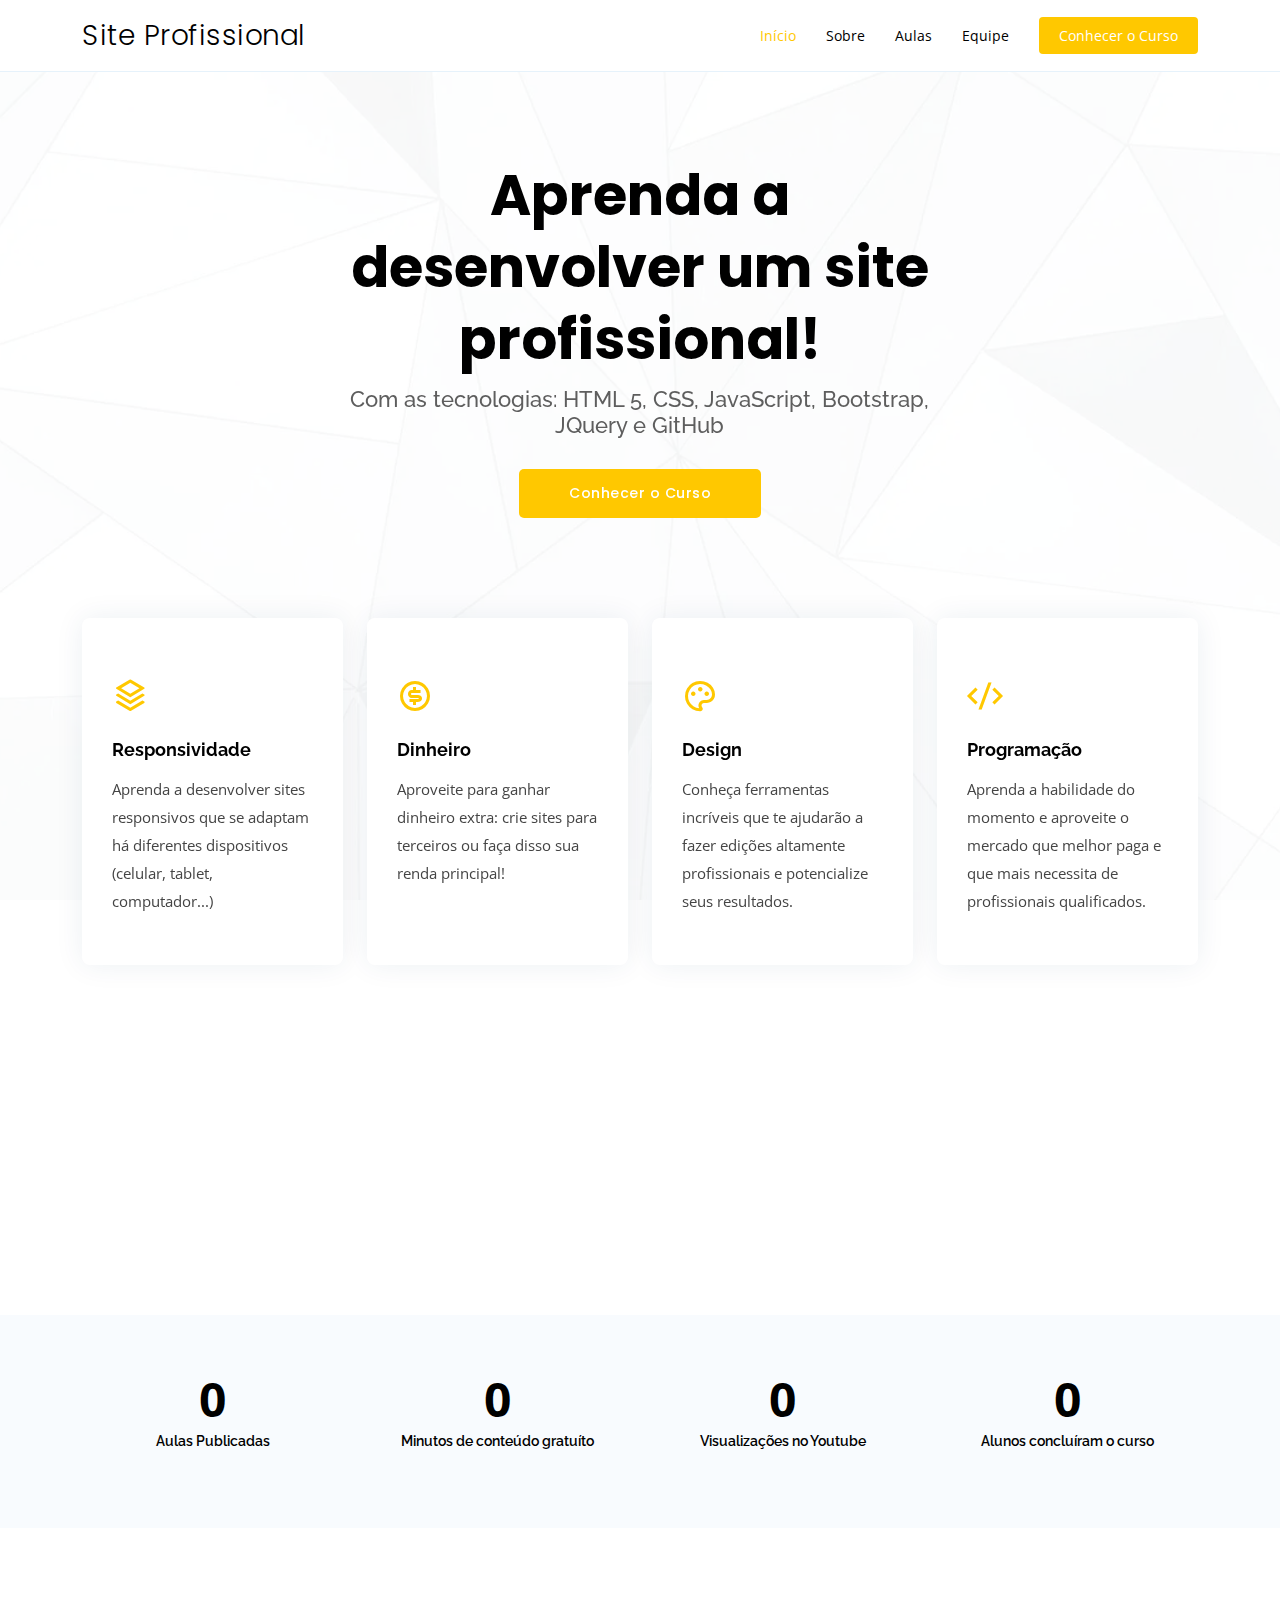
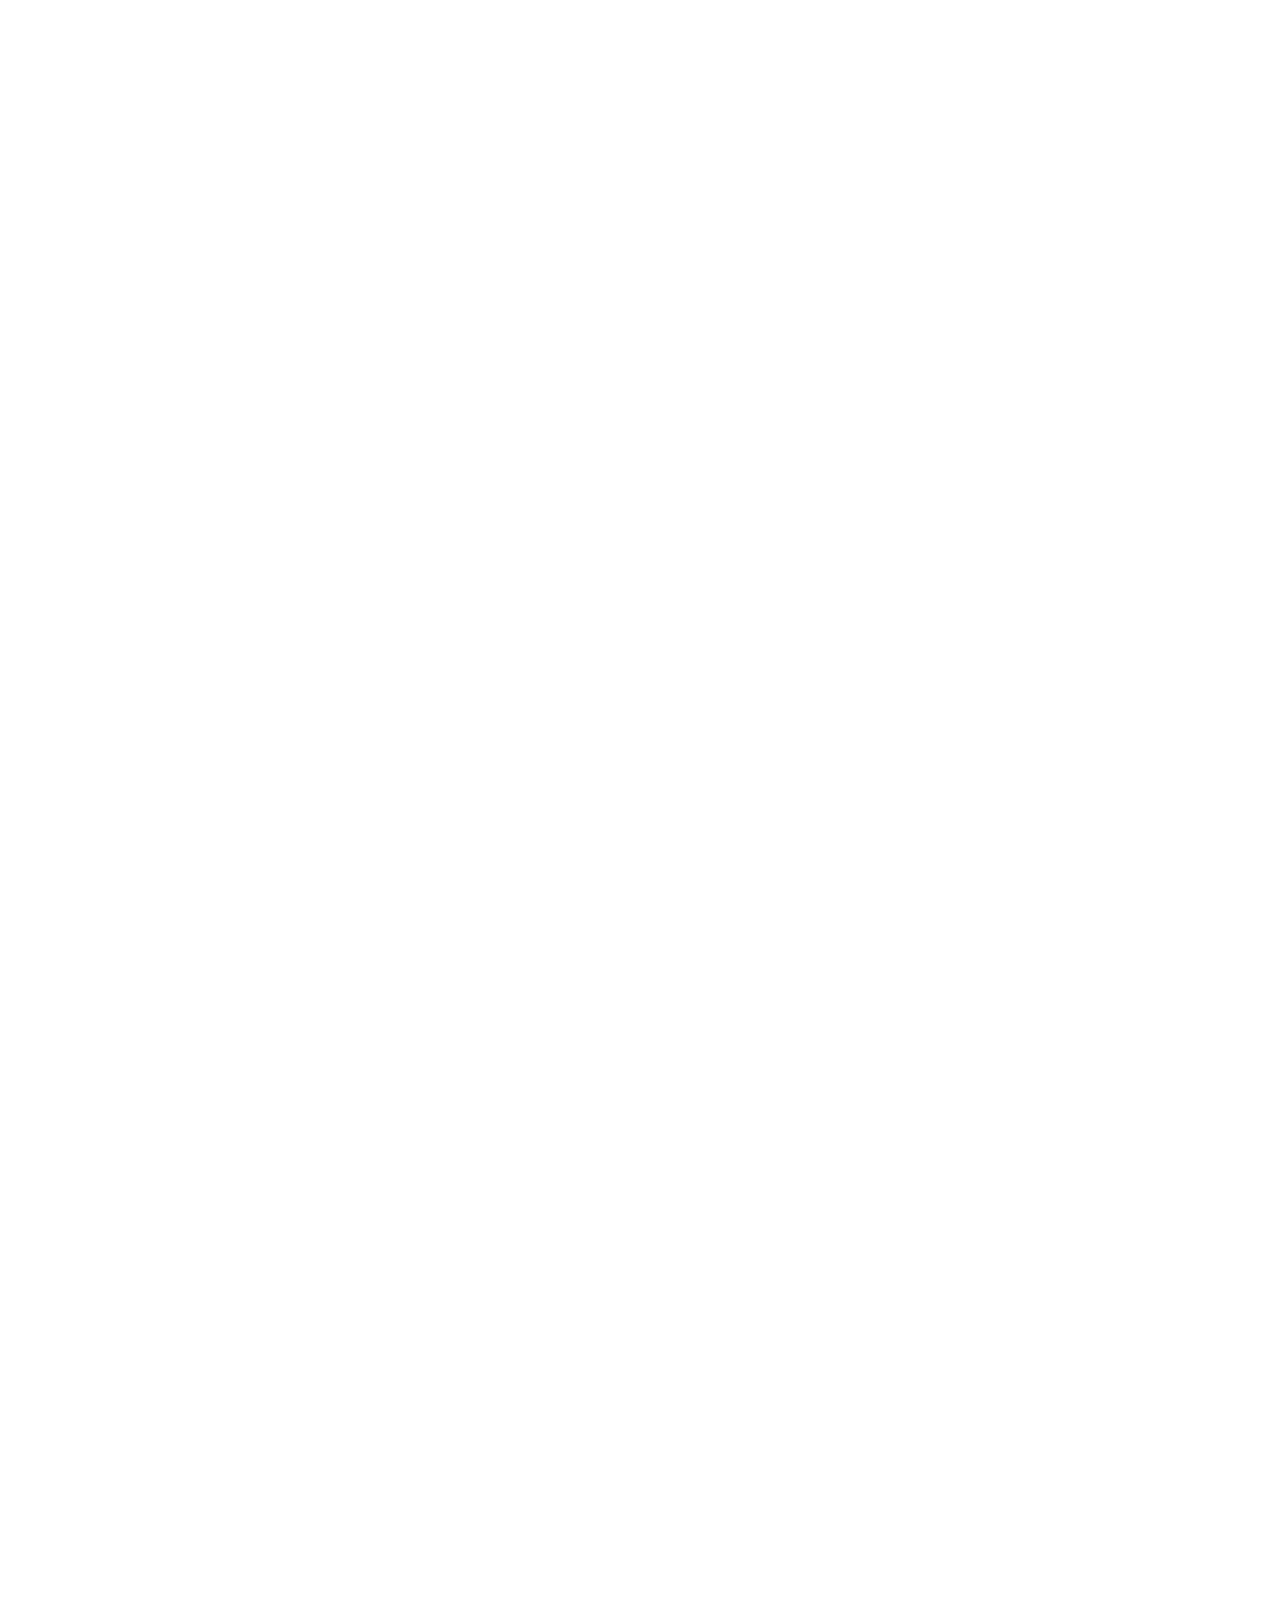
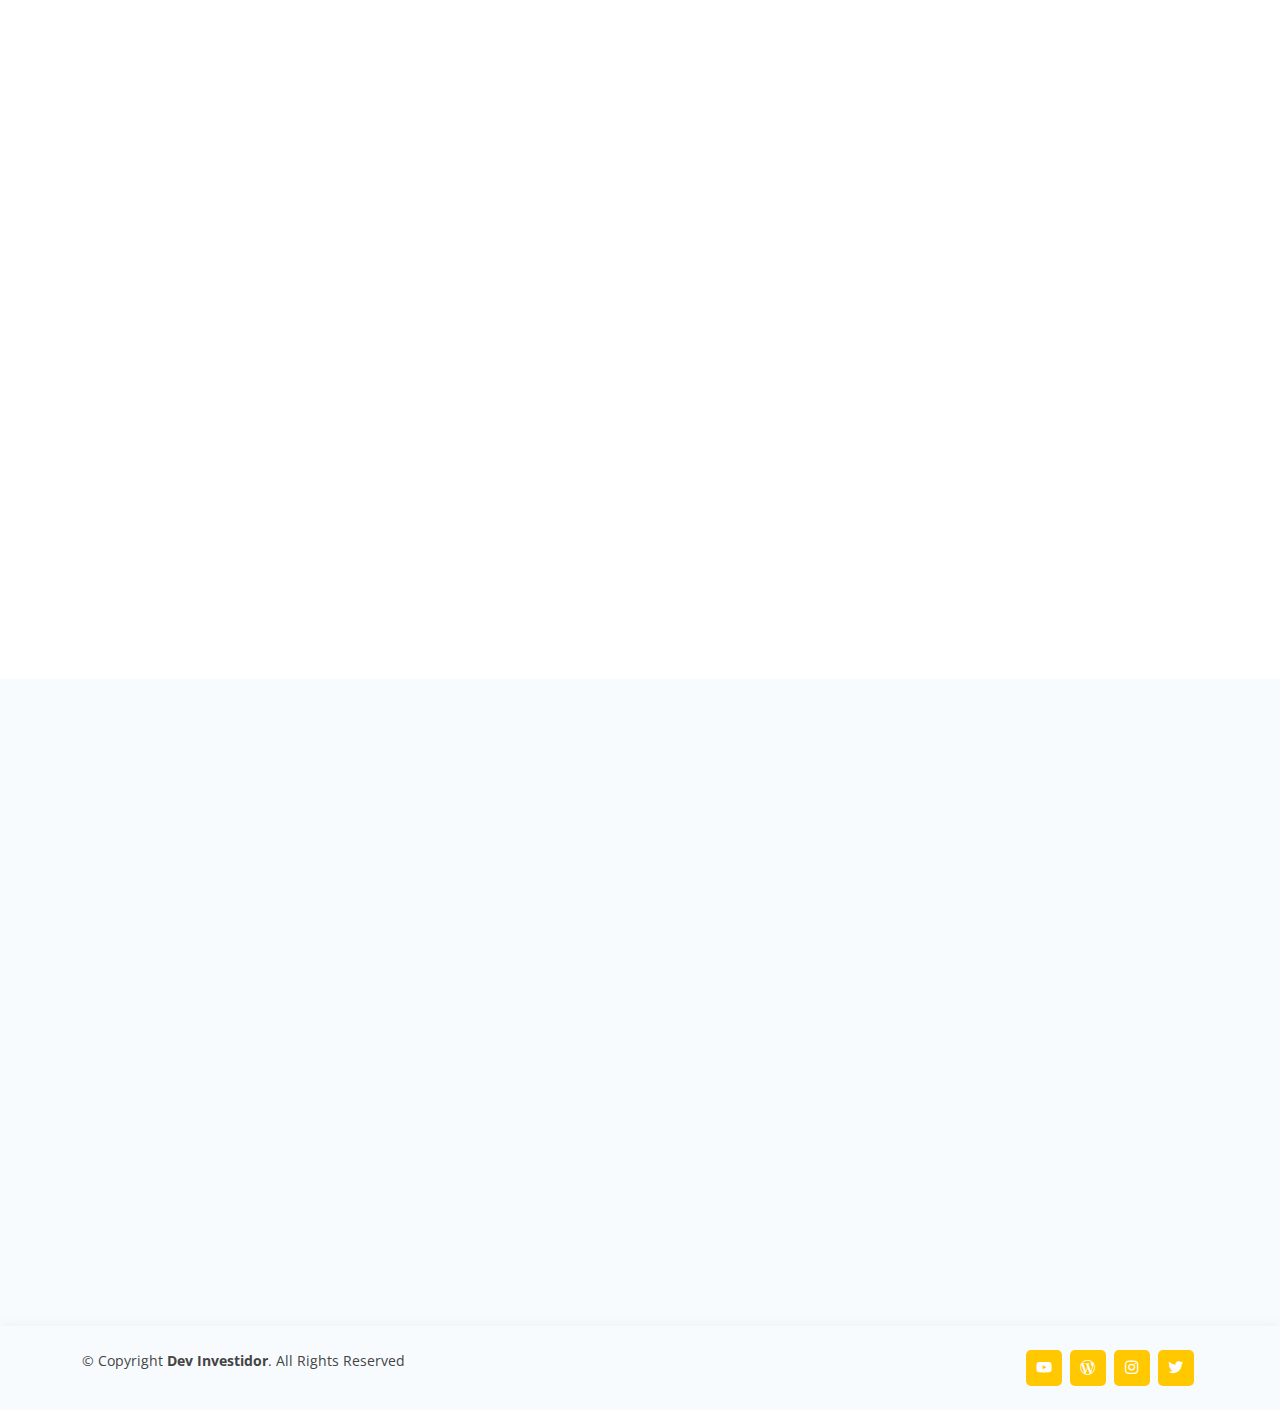
==== commit 4b7ec4da: "atu arquivos" ====
--- a/index.html
+++ b/index.html
@@ -1 +1 @@
-<!DOCTYPE html><html lang="en"><head><meta charset="utf-8"><meta content="width=device-width, initial-scale=1.0" name="viewport"><title>Como criar SITE PROFISSIONAL | Passo a Passo</title><meta content="Aprenda através desse curso GRATUITO a criar seu site profissional | Passo a Passo!" name="description"><meta content="web design, desenvolvimento web, html, css, javascript, jquery, design, criar site, site profissional" name="keywords"><link href="favicon.f1fbb762.webp" rel="icon"><link href="favicon.f1fbb762.webp" rel="apple-touch-icon"><link href="https://fonts.googleapis.com/css?family=Open+Sans:300,300i,400,400i,600,600i,700,700i|Raleway:300,300i,400,400i,500,500i,600,600i,700,700i|Poppins:300,300i,400,400i,500,500i,600,600i,700,700i" rel="stylesheet"><link href="index.72f0461f.css" rel="stylesheet"><link href="index.482b4787.css" rel="stylesheet"><link href="index.f7bd09f9.css" rel="stylesheet"><link href="index.0fa26559.css" rel="stylesheet"><link href="index.e6a36c58.css" rel="stylesheet"><link href="index.119f8600.css" rel="stylesheet"><link href="index.43e8fcd0.css" rel="stylesheet"></head><body>  <header id="header" class="fixed-top"> <div class="align-items-center container d-flex justify-content-between"> <h1 class="logo"><a href="index.html">Site Profissional</a></h1>   <nav id="navbar" class="navbar"> <ul> <li><a class="active nav-link scrollto" href="#inicio">Início</a></li> <li><a class="nav-link scrollto" href="#sobre">Sobre</a></li> <li><a class="nav-link o scrollto" href="#aulas">Aulas</a></li> <li><a class="nav-link scrollto" href="#equipe">Equipe</a></li> <li><a class="getstarted scrollto" href="#sobre">Conhecer o Curso</a></li> </ul> <i class="bi bi-list mobile-nav-toggle"></i> </nav> </div> </header>  <section id="inicio" class="align-items-center d-flex hero"> <div class="container position-relative" data-aos="fade-up" data-aos-delay="100"> <div class="justify-content-center row"> <div class="col-lg-9 col-xl-7 text-center"> <h1>Aprenda a desenvolver um site profissional!</h1> <h2>Com as tecnologias: HTML 5, CSS, JavaScript, Bootstrap, JQuery e GitHub</h2> </div> </div> <div class="text-center"> <a href="#sobre" class="btn-get-started scrollto">Conhecer o Curso</a> </div> <div class="icon-boxes row"> <div class="align-items-stretch col-lg-3 col-md-6 d-flex mb-5 mb-lg-0" data-aos="zoom-in" data-aos-delay="200"> <div class="icon-box"> <div class="icon"><i class="ri-stack-line"></i></div> <h4 class="title"><a>Responsividade</a></h4> <p class="description">Aprenda a desenvolver sites responsivos que se adaptam há diferentes dispositivos (celular, tablet, computador...)</p> </div> </div> <div class="align-items-stretch col-lg-3 col-md-6 d-flex mb-5 mb-lg-0" data-aos="zoom-in" data-aos-delay="400"> <div class="icon-box"> <div class="icon"><i class="ri-money-dollar-circle-line"></i></div> <h4 class="title"><a>Dinheiro</a></h4> <p class="description">Aproveite para ganhar dinheiro extra: crie sites para terceiros ou faça disso sua renda principal!</p> </div> </div> <div class="align-items-stretch col-lg-3 col-md-6 d-flex mb-5 mb-lg-0" data-aos="zoom-in" data-aos-delay="300"> <div class="icon-box"> <div class="icon"><i class="ri-palette-line"></i></div> <h4 class="title"><a>Design</a></h4> <p class="description">Conheça ferramentas incríveis que te ajudarão a fazer edições altamente profissionais e potencialize seus resultados.</p> </div> </div> <div class="align-items-stretch col-lg-3 col-md-6 d-flex mb-5 mb-lg-0" data-aos="zoom-in" data-aos-delay="500"> <div class="icon-box"> <div class="icon"><i class="ri-code-s-slash-line"></i></div> <h4 class="title"><a>Programação</a></h4> <p class="description">Aprenda a habilidade do momento e aproveite o mercado que melhor paga e que mais necessita de profissionais qualificados.</p> </div> </div> </div> </div> </section> <main id="main">  <section id="sobre" class="about"> <div class="container" data-aos="fade-up"> <div class="section-title"> <h2>Sobre o curso</h2> <p>Confira abaixo algumas métricas:</p> </div> </div></section>  <section id="counts" class="counts section-bg"> <div class="container"> <div class="justify-content-end row"> <div class="align-items-md-stretch col-6 col-lg-3 col-md-5 d-md-flex"> <div class="count-box"> <span data-purecounter-start="0" data-purecounter-end="8" data-purecounter-duration="2" class="purecounter"></span> <p>Aulas Publicadas</p> </div> </div> <div class="align-items-md-stretch col-6 col-lg-3 col-md-5 d-md-flex"> <div class="count-box"> <span data-purecounter-start="0" data-purecounter-end="246" data-purecounter-duration="2" class="purecounter"></span> <p>Minutos de conteúdo gratuíto</p> </div> </div> <div class="align-items-md-stretch col-6 col-lg-3 col-md-5 d-md-flex"> <div class="count-box"> <span data-purecounter-start="0" data-purecounter-end="250" data-purecounter-duration="2" class="purecounter"></span> <p>Visualizações no Youtube</p> </div> </div> <div class="align-items-md-stretch col-6 col-lg-3 col-md-5 d-md-flex"> <div class="count-box"> <span data-purecounter-start="0" data-purecounter-end="0" data-purecounter-duration="2" class="purecounter"></span> <p>Alunos concluíram o curso</p> </div> </div> </div> </div> </section>  <section id="testimonials" class="testimonials"> <div class="container" data-aos="fade-up"> <div class="section-title"> <h2>Feedbacks Alunos</h2> <p>Confira alguns feedbacks de alunos!</p> </div> <div class="swiper testimonials-slider" data-aos="fade-up" data-aos-delay="100"> <div class="swiper-wrapper"> <div class="swiper-slide"> <div class="testimonial-item"> <p> <i class="bx bxs-quote-alt-left quote-icon-left"></i> Proin iaculis purus consequat sem cure digni ssim donec porttitora entum suscipit rhoncus. Accusantium quam, ultricies eget id, aliquam eget nibh et. Maecen aliquam, risus at semper. <i class="bx bxs-quote-alt-right quote-icon-right"></i> </p> <img src="testimonials-1.6b1ca1f8.webp" class="testimonial-img" alt> <h3>Saul Goodman</h3> <h4>Ceo &amp; Founder</h4> </div> </div> <div class="swiper-slide"> <div class="testimonial-item"> <p> <i class="bx bxs-quote-alt-left quote-icon-left"></i> Export tempor illum tamen malis malis eram quae irure esse labore quem cillum quid cillum eram malis quorum velit fore eram velit sunt aliqua noster fugiat irure amet legam anim culpa. <i class="bx bxs-quote-alt-right quote-icon-right"></i> </p> <img src="testimonials-2.874400bf.webp" class="testimonial-img" alt> <h3>Sara Wilsson</h3> <h4>Designer</h4> </div> </div> <div class="swiper-slide"> <div class="testimonial-item"> <p> <i class="bx bxs-quote-alt-left quote-icon-left"></i> Enim nisi quem export duis labore cillum quae magna enim sint quorum nulla quem veniam duis minim tempor labore quem eram duis noster aute amet eram fore quis sint minim. <i class="bx bxs-quote-alt-right quote-icon-right"></i> </p> <img src="testimonials-3.b509e3de.webp" class="testimonial-img" alt> <h3>Jena Karlis</h3> <h4>Store Owner</h4> </div> </div> <div class="swiper-slide"> <div class="testimonial-item"> <p> <i class="bx bxs-quote-alt-left quote-icon-left"></i> Fugiat enim eram quae cillum dolore dolor amet nulla culpa multos export minim fugiat minim velit minim dolor enim duis veniam ipsum anim magna sunt elit fore quem dolore labore illum veniam. <i class="bx bxs-quote-alt-right quote-icon-right"></i> </p> <img src="testimonials-4.69da6677.webp" class="testimonial-img" alt> <h3>Matt Brandon</h3> <h4>Freelancer</h4> </div> </div> </div> <div class="swiper-pagination"></div> </div> </div> </section>  <section id="aulas" class="align-items-center d-flex hero"> <div class="container position-relative" data-aos="fade-up" data-aos-delay="100"> <div class="section-title"> <h2>Aulas</h2> <p>Confira o conteúdo das aulas abaixo</p> </div> <div class="icon-boxes row"> <div class="align-items-stretch col-lg-3 col-md-6 d-flex mb-5 mb-lg-0" data-aos="zoom-in" data-aos-delay="200"> <div class="icon-box"> <div class="icon"><i class="ri-stack-line"></i></div> <h4 class="title"><a href="aula1.html">#01 - Introdução</a></h4> <p class="description">Apresentação inicial do projeto, os motivos para aprender, uma breve história do professor, as sequências das aulas e as tecnologias utilizadas.</p> </div> </div> <div class="align-items-stretch col-lg-3 col-md-6 d-flex mb-5 mb-lg-0" data-aos="zoom-in" data-aos-delay="400"> <div class="icon-box"> <div class="icon"><i class="ri-github-line"></i></div> <h4 class="title"><a href="aula2.html">#02 - GitHub</a></h4> <p class="description">Nessa aula teremos o primeiro contato com o Github! Iremos ver para que ele serve, as plataformas que o utilizam , a questão da hospedagem com o GitHub Pages e os comandos mais utilizados.</p> </div> </div> <div class="align-items-stretch col-lg-3 col-md-6 d-flex mb-5 mb-lg-0" data-aos="zoom-in" data-aos-delay="300"> <div class="icon-box"> <div class="icon"><i class="ri-html5-line"></i></div> <h4 class="title"><a href="aula3.html">#03 - HTML 5</a></h4> <p class="description">Conheceremos o HTML 5 de maneira prática e direta, bem como a visão sistêmica da estrutura da internet e iremos utilizar a IDE VS Code.</p> </div> </div> <div class="align-items-stretch col-lg-3 col-md-6 d-flex mb-5 mb-lg-0" data-aos="zoom-in" data-aos-delay="500"> <div class="icon-box"> <div class="icon"><i class="ri-css3-line"></i></div> <h4 class="title"><a href="aula4.html">#04 - CSS</a></h4> <p class="description">Está na hora de colocar beleza do nosso esqueleto! Nessa aula iremos conhecer a mágina do CSS, seletores, anatomia, prioridades, limitações e muito mais.</p> </div> </div> <div class="align-items-stretch col-lg-3 col-md-6 d-flex mb-5 mb-lg-0" data-aos="zoom-in" data-aos-delay="500"> <div class="icon-box">   <div class="icon"><i class="ri-code-s-slash-line"></i></div> <h4 class="title"><a href="aula5.html">#05 - CSS + Bootstrap</a></h4> <p class="description">Vamos conhecer o framework front-end bootstrap, que irá nos auxiliar na criação de nossas páginas, bem como a estrutura de responsividade.</p> </div> </div> <div class="align-items-stretch col-lg-3 col-md-6 d-flex mb-5 mb-lg-0" data-aos="zoom-in" data-aos-delay="500"> <div class="icon-box"> <div class="icon"><i class="ri-palette-line"></i></div> <h4 class="title"><a href="aula6.html">#06 - Design</a></h4> <p class="description"> Irá conhecer ferramentas incrível que te ajudaram a editar imagens de maneira profissional.</p> </div> </div> <div class="align-items-stretch col-lg-3 col-md-6 d-flex mb-5 mb-lg-0" data-aos="zoom-in" data-aos-delay="500"> <div class="icon-box">   <div class="icon"><i class="ri-code-s-slash-line"></i></div> <h4 class="title"><a href="aula7.html">#07 - JavaScript</a></h4> <p class="description">Conheça a linguagem de programação mais utilizada no mundo! Seus fundamentos, manipulação da DOM, eventos, validação e muito mais!</p> </div> </div> <div class="align-items-stretch col-lg-3 col-md-6 d-flex mb-5 mb-lg-0" data-aos="zoom-in" data-aos-delay="500"> <div class="icon-box"> <div class="icon"><i class="ri-code-s-slash-line"></i></div> <h4 class="title"><a href="aula8.html">#08 - JQuery</a></h4> <p class="description">Simplifica o desenvolvimento web com sintaxe concisa, manipulação de DOM, tratamento de eventos, validação de formulários e suporte a AJAX.</p> </div> </div> <div class="align-items-stretch col-lg-3 col-md-6 d-flex mb-5 mb-lg-0" data-aos="zoom-in" data-aos-delay="500"> <div class="icon-box"> <div class="icon"><i class="ri-article-line"></i></div> <h4 class="title"><a href="aula9.html">#09 - Templates</a></h4> <p class="description">Sed ut perspiciatis unde omnis iste natus error sit voluptatem accusantium doloremque laudantium, totam rem aperiam, eaque ipsa quae ab.</p> </div> </div> <div class="align-items-stretch col-lg-3 col-md-6 d-flex mb-5 mb-lg-0" data-aos="zoom-in" data-aos-delay="500"> <div class="icon-box"> <div class="icon"><i class="ri-edit-line"></i></div> <h4 class="title"><a href>#10 - Editando o Template</a></h4> <p class="description">Sed ut perspiciatis unde omnis iste natus error sit voluptatem accusantium doloremque laudantium, totam rem aperiam, eaque ipsa quae ab.</p> </div> </div> <div class="align-items-stretch col-lg-3 col-md-6 d-flex mb-5 mb-lg-0" data-aos="zoom-in" data-aos-delay="500"> <div class="icon-box"> <div class="icon"><i class="ri-chrome-line"></i></div> <h4 class="title"><a href>#11 - Publicando seu site</a></h4> <p class="description">Sed ut perspiciatis unde omnis iste natus error sit voluptatem accusantium doloremque laudantium, totam rem aperiam, eaque ipsa quae ab.</p> </div> </div> <div class="align-items-stretch col-lg-3 col-md-6 d-flex mb-5 mb-lg-0" data-aos="zoom-in" data-aos-delay="500"> <div class="icon-box"> <div class="icon"><i class="ri-cloud-line"></i></div> <h4 class="title"><a href>#12 - Adicionando dominío</a></h4> <p class="description">Sed ut perspiciatis unde omnis iste natus error sit voluptatem accusantium doloremque laudantium, totam rem aperiam, eaque ipsa quae ab.</p> </div> </div> </div> </div> </section>  <section id="equipe" class="section-bg team"> <div class="container" data-aos="fade-up"> <div class="section-title"> <h2>Equipe</h2> <p>Confira as pessoas que participaram do curso!</p> </div> <div class="row"> <div class="align-items-stretch col-lg-3 col-md-6 d-flex" data-aos="fade-up" data-aos-delay="100"> <div class="member"> <div class="member-img"> <img src="team-1.4f14e12b.webp" class="img-fluid" alt> <div class="social"> <a href><i class="bi bi-twitter"></i></a> <a href><i class="bi bi-facebook"></i></a> <a href><i class="bi bi-instagram"></i></a> <a href><i class="bi bi-linkedin"></i></a> </div> </div> <div class="member-info"> <h4>Karan Alves Pereira</h4> <span>Professor</span> </div> </div> </div> <div class="align-items-stretch col-lg-3 col-md-6 d-flex" data-aos="fade-up" data-aos-delay="200"> <div class="member"> <div class="member-img"> <img src="fotovinicius.6c6ccbea.webp" class="img-fluid" alt> <div class="social"> <a href="https://www.instagram.com/alvesvn._/"><i class="bi bi-instagram"></i></a> </div> </div> <div class="member-info"> <h4>Vinicius Alves Pereira</h4> <span>Aluno</span> </div> </div> </div> <div class="align-items-stretch col-lg-3 col-md-6 d-flex" data-aos="fade-up" data-aos-delay="300"> <div class="member"> <div class="member-img"> <img src="team-3.cf5a2396.webp" class="img-fluid" alt> <div class="social"> <a href><i class="bi bi-twitter"></i></a> <a href><i class="bi bi-facebook"></i></a> <a href><i class="bi bi-instagram"></i></a> <a href><i class="bi bi-linkedin"></i></a> </div> </div> <div class="member-info"> <h4>Aluno 2</h4> <span>CTO</span> </div> </div> </div> <div class="align-items-stretch col-lg-3 col-md-6 d-flex" data-aos="fade-up" data-aos-delay="400"> <div class="member"> <div class="member-img"> <img src="team-4.ea88aa23.webp" class="img-fluid" alt> <div class="social"> <a href><i class="bi bi-twitter"></i></a> <a href><i class="bi bi-facebook"></i></a> <a href><i class="bi bi-instagram"></i></a> <a href><i class="bi bi-linkedin"></i></a> </div> </div> <div class="member-info"> <h4>Aluno 3</h4> <span>Accountant</span> </div> </div> </div> </div> </div> </section> </main>  <footer id="footer"> <div class="container d-md-flex py-4"> <div class="me-md-auto text-center text-md-start"> <div class="copyright"> &copy; Copyright <strong><span>Dev Investidor</span></strong>. All Rights Reserved </div> </div> <div class="pt-3 pt-md-0 social-links text-center text-md-right"> <a target="_blank" href="https://www.youtube.com/c/devinvestidor" class="youtube"><i class="bx bxl-youtube"></i></a> <a target="_blank" href="https://devinvestidor.com.br/" class="wordpress"><i class="bx bxl-wordpress"></i></a> <a target="_blank" href="https://www.instagram.com/devinvestidor/" class="instagram"><i class="bx bxl-instagram"></i></a> <a target="_blank" href="https://twitter.com/devinvestidor" class="twitter"><i class="bx bxl-twitter"></i></a> </div> </div> </footer> <div id="preloader"></div> <a href="#" class="align-items-center back-to-top d-flex justify-content-center"><i class="bi bi-arrow-up-short"></i></a>  <script type="module" src="index.f12547b7.js"></script> <script type="module" src="index.56999864.js"></script> <script type="module" src="index.cdd47446.js"></script> <script type="module" src="index.b393d404.js"></script>  <script type="module" src="index.60a92752.js"></script> </body></html>+<!DOCTYPE html><html lang="en"><head><meta charset="utf-8"><meta content="width=device-width, initial-scale=1.0" name="viewport"><title>Como criar SITE PROFISSIONAL | Passo a Passo</title><meta content="Aprenda através desse curso GRATUITO a criar seu site profissional | Passo a Passo!" name="description"><meta content="web design, desenvolvimento web, html, css, javascript, jquery, design, criar site, site profissional" name="keywords"><link href="favicon.f1fbb762.webp" rel="icon"><link href="favicon.f1fbb762.webp" rel="apple-touch-icon"><link href="https://fonts.googleapis.com/css?family=Open+Sans:300,300i,400,400i,600,600i,700,700i|Raleway:300,300i,400,400i,500,500i,600,600i,700,700i|Poppins:300,300i,400,400i,500,500i,600,600i,700,700i" rel="stylesheet"><link href="index.72f0461f.css" rel="stylesheet"><link href="index.482b4787.css" rel="stylesheet"><link href="index.f7bd09f9.css" rel="stylesheet"><link href="index.0fa26559.css" rel="stylesheet"><link href="index.e6a36c58.css" rel="stylesheet"><link href="index.119f8600.css" rel="stylesheet"><link href="index.43e8fcd0.css" rel="stylesheet"></head><body>  <header id="header" class="fixed-top"> <div class="align-items-center container d-flex justify-content-between"> <h1 class="logo"><a href="index.html">Site Profissional</a></h1>   <nav id="navbar" class="navbar"> <ul> <li><a class="active nav-link scrollto" href="#inicio">Início</a></li> <li><a class="nav-link scrollto" href="#sobre">Sobre</a></li> <li><a class="nav-link o scrollto" href="#aulas">Aulas</a></li> <li><a class="nav-link scrollto" href="#equipe">Equipe</a></li> <li><a class="getstarted scrollto" href="#sobre">Conhecer o Curso</a></li> </ul> <i class="bi bi-list mobile-nav-toggle"></i> </nav> </div> </header>  <section id="inicio" class="align-items-center d-flex hero"> <div class="container position-relative" data-aos="fade-up" data-aos-delay="100"> <div class="justify-content-center row"> <div class="col-lg-9 col-xl-7 text-center"> <h1>Aprenda a desenvolver um site profissional!</h1> <h2>Com as tecnologias: HTML 5, CSS, JavaScript, Bootstrap, JQuery e GitHub</h2> </div> </div> <div class="text-center"> <a href="#sobre" class="btn-get-started scrollto">Conhecer o Curso</a> </div> <div class="icon-boxes row"> <div class="align-items-stretch col-lg-3 col-md-6 d-flex mb-5 mb-lg-0" data-aos="zoom-in" data-aos-delay="200"> <div class="icon-box"> <div class="icon"><i class="ri-stack-line"></i></div> <h4 class="title"><a>Responsividade</a></h4> <p class="description">Aprenda a desenvolver sites responsivos que se adaptam há diferentes dispositivos (celular, tablet, computador...)</p> </div> </div> <div class="align-items-stretch col-lg-3 col-md-6 d-flex mb-5 mb-lg-0" data-aos="zoom-in" data-aos-delay="400"> <div class="icon-box"> <div class="icon"><i class="ri-money-dollar-circle-line"></i></div> <h4 class="title"><a>Dinheiro</a></h4> <p class="description">Aproveite para ganhar dinheiro extra: crie sites para terceiros ou faça disso sua renda principal!</p> </div> </div> <div class="align-items-stretch col-lg-3 col-md-6 d-flex mb-5 mb-lg-0" data-aos="zoom-in" data-aos-delay="300"> <div class="icon-box"> <div class="icon"><i class="ri-palette-line"></i></div> <h4 class="title"><a>Design</a></h4> <p class="description">Conheça ferramentas incríveis que te ajudarão a fazer edições altamente profissionais e potencialize seus resultados.</p> </div> </div> <div class="align-items-stretch col-lg-3 col-md-6 d-flex mb-5 mb-lg-0" data-aos="zoom-in" data-aos-delay="500"> <div class="icon-box"> <div class="icon"><i class="ri-code-s-slash-line"></i></div> <h4 class="title"><a>Programação</a></h4> <p class="description">Aprenda a habilidade do momento e aproveite o mercado que melhor paga e que mais necessita de profissionais qualificados.</p> </div> </div> </div> </div> </section> <main id="main">  <section id="sobre" class="about"> <div class="container" data-aos="fade-up"> <div class="section-title"> <h2>Sobre o curso</h2> <p>Confira abaixo algumas métricas:</p> </div> </div></section>  <section id="counts" class="counts section-bg"> <div class="container"> <div class="justify-content-end row"> <div class="align-items-md-stretch col-6 col-lg-3 col-md-5 d-md-flex"> <div class="count-box"> <span data-purecounter-start="0" data-purecounter-end="8" data-purecounter-duration="2" class="purecounter"></span> <p>Aulas Publicadas</p> </div> </div> <div class="align-items-md-stretch col-6 col-lg-3 col-md-5 d-md-flex"> <div class="count-box"> <span data-purecounter-start="0" data-purecounter-end="246" data-purecounter-duration="2" class="purecounter"></span> <p>Minutos de conteúdo gratuíto</p> </div> </div> <div class="align-items-md-stretch col-6 col-lg-3 col-md-5 d-md-flex"> <div class="count-box"> <span data-purecounter-start="0" data-purecounter-end="250" data-purecounter-duration="2" class="purecounter"></span> <p>Visualizações no Youtube</p> </div> </div> <div class="align-items-md-stretch col-6 col-lg-3 col-md-5 d-md-flex"> <div class="count-box"> <span data-purecounter-start="0" data-purecounter-end="0" data-purecounter-duration="2" class="purecounter"></span> <p>Alunos concluíram o curso</p> </div> </div> </div> </div> </section>  <section id="testimonials" class="testimonials"> <div class="container" data-aos="fade-up"> <div class="section-title"> <h2>Feedbacks Alunos</h2> <p>Confira alguns feedbacks de alunos!</p> </div> <div class="swiper testimonials-slider" data-aos="fade-up" data-aos-delay="100"> <div class="swiper-wrapper"> <div class="swiper-slide"> <div class="testimonial-item"> <p> <i class="bx bxs-quote-alt-left quote-icon-left"></i> Proin iaculis purus consequat sem cure digni ssim donec porttitora entum suscipit rhoncus. Accusantium quam, ultricies eget id, aliquam eget nibh et. Maecen aliquam, risus at semper. <i class="bx bxs-quote-alt-right quote-icon-right"></i> </p> <img src="testimonials-1.6b1ca1f8.webp" class="testimonial-img" alt> <h3>Saul Goodman</h3> <h4>Ceo &amp; Founder</h4> </div> </div> <div class="swiper-slide"> <div class="testimonial-item"> <p> <i class="bx bxs-quote-alt-left quote-icon-left"></i> Export tempor illum tamen malis malis eram quae irure esse labore quem cillum quid cillum eram malis quorum velit fore eram velit sunt aliqua noster fugiat irure amet legam anim culpa. <i class="bx bxs-quote-alt-right quote-icon-right"></i> </p> <img src="testimonials-2.874400bf.webp" class="testimonial-img" alt> <h3>Sara Wilsson</h3> <h4>Designer</h4> </div> </div> <div class="swiper-slide"> <div class="testimonial-item"> <p> <i class="bx bxs-quote-alt-left quote-icon-left"></i> Enim nisi quem export duis labore cillum quae magna enim sint quorum nulla quem veniam duis minim tempor labore quem eram duis noster aute amet eram fore quis sint minim. <i class="bx bxs-quote-alt-right quote-icon-right"></i> </p> <img src="testimonials-3.b509e3de.webp" class="testimonial-img" alt> <h3>Jena Karlis</h3> <h4>Store Owner</h4> </div> </div> <div class="swiper-slide"> <div class="testimonial-item"> <p> <i class="bx bxs-quote-alt-left quote-icon-left"></i> Fugiat enim eram quae cillum dolore dolor amet nulla culpa multos export minim fugiat minim velit minim dolor enim duis veniam ipsum anim magna sunt elit fore quem dolore labore illum veniam. <i class="bx bxs-quote-alt-right quote-icon-right"></i> </p> <img src="testimonials-4.69da6677.webp" class="testimonial-img" alt> <h3>Matt Brandon</h3> <h4>Freelancer</h4> </div> </div> </div> <div class="swiper-pagination"></div> </div> </div> </section>  <section id="aulas" class="align-items-center d-flex hero"> <div class="container position-relative" data-aos="fade-up" data-aos-delay="100"> <div class="section-title"> <h2>Aulas</h2> <p>Confira o conteúdo das aulas abaixo</p> </div> <div class="icon-boxes row"> <div class="align-items-stretch col-lg-3 col-md-6 d-flex mb-5 mb-lg-0" data-aos="zoom-in" data-aos-delay="200"> <div class="icon-box"> <div class="icon"><i class="ri-stack-line"></i></div> <h4 class="title"><a href="aula1.html">#01 - Introdução</a></h4> <p class="description">Apresentação inicial do projeto, os motivos para aprender, uma breve história do professor, as sequências das aulas e as tecnologias utilizadas.</p> </div> </div> <div class="align-items-stretch col-lg-3 col-md-6 d-flex mb-5 mb-lg-0" data-aos="zoom-in" data-aos-delay="400"> <div class="icon-box"> <div class="icon"><i class="ri-github-line"></i></div> <h4 class="title"><a href="aula2.html">#02 - GitHub</a></h4> <p class="description">Nessa aula teremos o primeiro contato com o Github! Iremos ver para que ele serve, as plataformas que o utilizam , a questão da hospedagem com o GitHub Pages e os comandos mais utilizados.</p> </div> </div> <div class="align-items-stretch col-lg-3 col-md-6 d-flex mb-5 mb-lg-0" data-aos="zoom-in" data-aos-delay="300"> <div class="icon-box"> <div class="icon"><i class="ri-html5-line"></i></div> <h4 class="title"><a href="aula3.html">#03 - HTML 5</a></h4> <p class="description">Conheceremos o HTML 5 de maneira prática e direta, bem como a visão sistêmica da estrutura da internet e iremos utilizar a IDE VS Code.</p> </div> </div> <div class="align-items-stretch col-lg-3 col-md-6 d-flex mb-5 mb-lg-0" data-aos="zoom-in" data-aos-delay="500"> <div class="icon-box"> <div class="icon"><i class="ri-css3-line"></i></div> <h4 class="title"><a href="aula4.html">#04 - CSS</a></h4> <p class="description">Está na hora de colocar beleza do nosso esqueleto! Nessa aula iremos conhecer a mágina do CSS, seletores, anatomia, prioridades, limitações e muito mais.</p> </div> </div> <div class="align-items-stretch col-lg-3 col-md-6 d-flex mb-5 mb-lg-0" data-aos="zoom-in" data-aos-delay="500"> <div class="icon-box">   <div class="icon"><i class="ri-code-s-slash-line"></i></div> <h4 class="title"><a href="aula5.html">#05 - CSS + Bootstrap</a></h4> <p class="description">Vamos conhecer o framework front-end bootstrap, que irá nos auxiliar na criação de nossas páginas, bem como a estrutura de responsividade.</p> </div> </div> <div class="align-items-stretch col-lg-3 col-md-6 d-flex mb-5 mb-lg-0" data-aos="zoom-in" data-aos-delay="500"> <div class="icon-box"> <div class="icon"><i class="ri-palette-line"></i></div> <h4 class="title"><a href="aula6.html">#06 - Design</a></h4> <p class="description"> Irá conhecer ferramentas incrível que te ajudaram a editar imagens de maneira profissional.</p> </div> </div> <div class="align-items-stretch col-lg-3 col-md-6 d-flex mb-5 mb-lg-0" data-aos="zoom-in" data-aos-delay="500"> <div class="icon-box">   <div class="icon"><i class="ri-code-s-slash-line"></i></div> <h4 class="title"><a href="aula7.html">#07 - JavaScript</a></h4> <p class="description">Conheça a linguagem de programação mais utilizada no mundo! Seus fundamentos, manipulação da DOM, eventos, validação e muito mais!</p> </div> </div> <div class="align-items-stretch col-lg-3 col-md-6 d-flex mb-5 mb-lg-0" data-aos="zoom-in" data-aos-delay="500"> <div class="icon-box"> <div class="icon"><i class="ri-code-s-slash-line"></i></div> <h4 class="title"><a href="aula8.html">#08 - JQuery</a></h4> <p class="description">Simplifica o desenvolvimento web com sintaxe concisa, manipulação de DOM, tratamento de eventos, validação de formulários e suporte a AJAX.</p> </div> </div> <div class="align-items-stretch col-lg-3 col-md-6 d-flex mb-5 mb-lg-0" data-aos="zoom-in" data-aos-delay="500"> <div class="icon-box"> <div class="icon"><i class="ri-article-line"></i></div> <h4 class="title"><a href="aula9.html">#09 - Templates</a></h4> <p class="description">Sed ut perspiciatis unde omnis iste natus error sit voluptatem accusantium doloremque laudantium, totam rem aperiam, eaque ipsa quae ab.</p> </div> </div> <div class="align-items-stretch col-lg-3 col-md-6 d-flex mb-5 mb-lg-0" data-aos="zoom-in" data-aos-delay="500"> <div class="icon-box"> <div class="icon"><i class="ri-edit-line"></i></div> <h4 class="title"><a href>#10 - Editando o Template</a></h4> <p class="description">Sed ut perspiciatis unde omnis iste natus error sit voluptatem accusantium doloremque laudantium, totam rem aperiam, eaque ipsa quae ab.</p> </div> </div> <div class="align-items-stretch col-lg-3 col-md-6 d-flex mb-5 mb-lg-0" data-aos="zoom-in" data-aos-delay="500"> <div class="icon-box"> <div class="icon"><i class="ri-chrome-line"></i></div> <h4 class="title"><a href>#11 - Publicando seu site</a></h4> <p class="description">Sed ut perspiciatis unde omnis iste natus error sit voluptatem accusantium doloremque laudantium, totam rem aperiam, eaque ipsa quae ab.</p> </div> </div> <div class="align-items-stretch col-lg-3 col-md-6 d-flex mb-5 mb-lg-0" data-aos="zoom-in" data-aos-delay="500"> <div class="icon-box"> <div class="icon"><i class="ri-cloud-line"></i></div> <h4 class="title"><a href>#12 - Adicionando dominío</a></h4> <p class="description">Sed ut perspiciatis unde omnis iste natus error sit voluptatem accusantium doloremque laudantium, totam rem aperiam, eaque ipsa quae ab.</p> </div> </div> </div> </div> </section>  <section id="equipe" class="section-bg team"> <div class="container" data-aos="fade-up"> <div class="section-title"> <h2>Equipe</h2> <p>Confira as pessoas que participaram do curso!</p> </div> <div class="row"> <div class="align-items-stretch col-lg-3 col-md-6 d-flex" data-aos="fade-up" data-aos-delay="100"> <div class="member"> <div class="member-img"> <img src="team-1.4f14e12b.webp" class="img-fluid" alt> <div class="social"> <a href><i class="bi bi-twitter"></i></a> <a href><i class="bi bi-facebook"></i></a> <a href><i class="bi bi-instagram"></i></a> <a href><i class="bi bi-linkedin"></i></a> </div> </div> <div class="member-info"> <h4>Karan Alves Pereira</h4> <span>Professor</span> </div> </div> </div> <div class="align-items-stretch col-lg-3 col-md-6 d-flex" data-aos="fade-up" data-aos-delay="200"> <div class="member"> <div class="member-img"> <img src="fotovinicius.6c6ccbea.webp" class="img-fluid" alt> <div class="social"> <a href="https://www.instagram.com/alvesvn._/"><i class="bi bi-instagram"></i></a> </div> </div> <div class="member-info"> <h4>Vinicius Alves Pereira</h4> <span>Aluno</span> </div> </div> </div> <div class="align-items-stretch col-lg-3 col-md-6 d-flex" data-aos="fade-up" data-aos-delay="300"> <div class="member"> <div class="member-img"> <img src="team-3.cf5a2396.webp" class="img-fluid" alt> <div class="social"> <a href><i class="bi bi-twitter"></i></a> <a href><i class="bi bi-facebook"></i></a> <a href><i class="bi bi-instagram"></i></a> <a href><i class="bi bi-linkedin"></i></a> </div> </div> <div class="member-info"> <h4>Aluno 2</h4> <span>CTO</span> </div> </div> </div> <div class="align-items-stretch col-lg-3 col-md-6 d-flex" data-aos="fade-up" data-aos-delay="400"> <div class="member"> <div class="member-img"> <img src="team-4.ea88aa23.webp" class="img-fluid" alt> <div class="social"> <a href><i class="bi bi-twitter"></i></a> <a href><i class="bi bi-facebook"></i></a> <a href><i class="bi bi-instagram"></i></a> <a href><i class="bi bi-linkedin"></i></a> </div> </div> <div class="member-info"> <h4>Aluno 3</h4> <span>Accountant</span> </div> </div> </div> </div> </div> </section> </main>  <footer id="footer"> <div class="container d-md-flex py-4"> <div class="me-md-auto text-center text-md-start"> <div class="copyright"> &copy; Copyright <strong><span>Dev Investidor</span></strong>. All Rights Reserved </div> </div> <div class="pt-3 pt-md-0 social-links text-center text-md-right"> <a target="_blank" href="https://www.youtube.com/c/devinvestidor" class="youtube"><i class="bx bxl-youtube"></i></a> <a target="_blank" href="https://devinvestidor.com.br/" class="wordpress"><i class="bx bxl-wordpress"></i></a> <a target="_blank" href="https://www.instagram.com/devinvestidor/" class="instagram"><i class="bx bxl-instagram"></i></a> <a target="_blank" href="https://twitter.com/devinvestidor" class="twitter"><i class="bx bxl-twitter"></i></a> </div> </div> </footer> <div id="preloader"></div> <a href="#" class="align-items-center back-to-top d-flex justify-content-center"><i class="bi bi-arrow-up-short"></i></a>  <script src="index.72a6f1d1.js"></script> <script src="index.7b90f885.js"></script> <script src="index.c538355d.js"></script> <script src="index.b3bdedda.js"></script>  <script src="index.8e76e789.js"></script> </body></html>